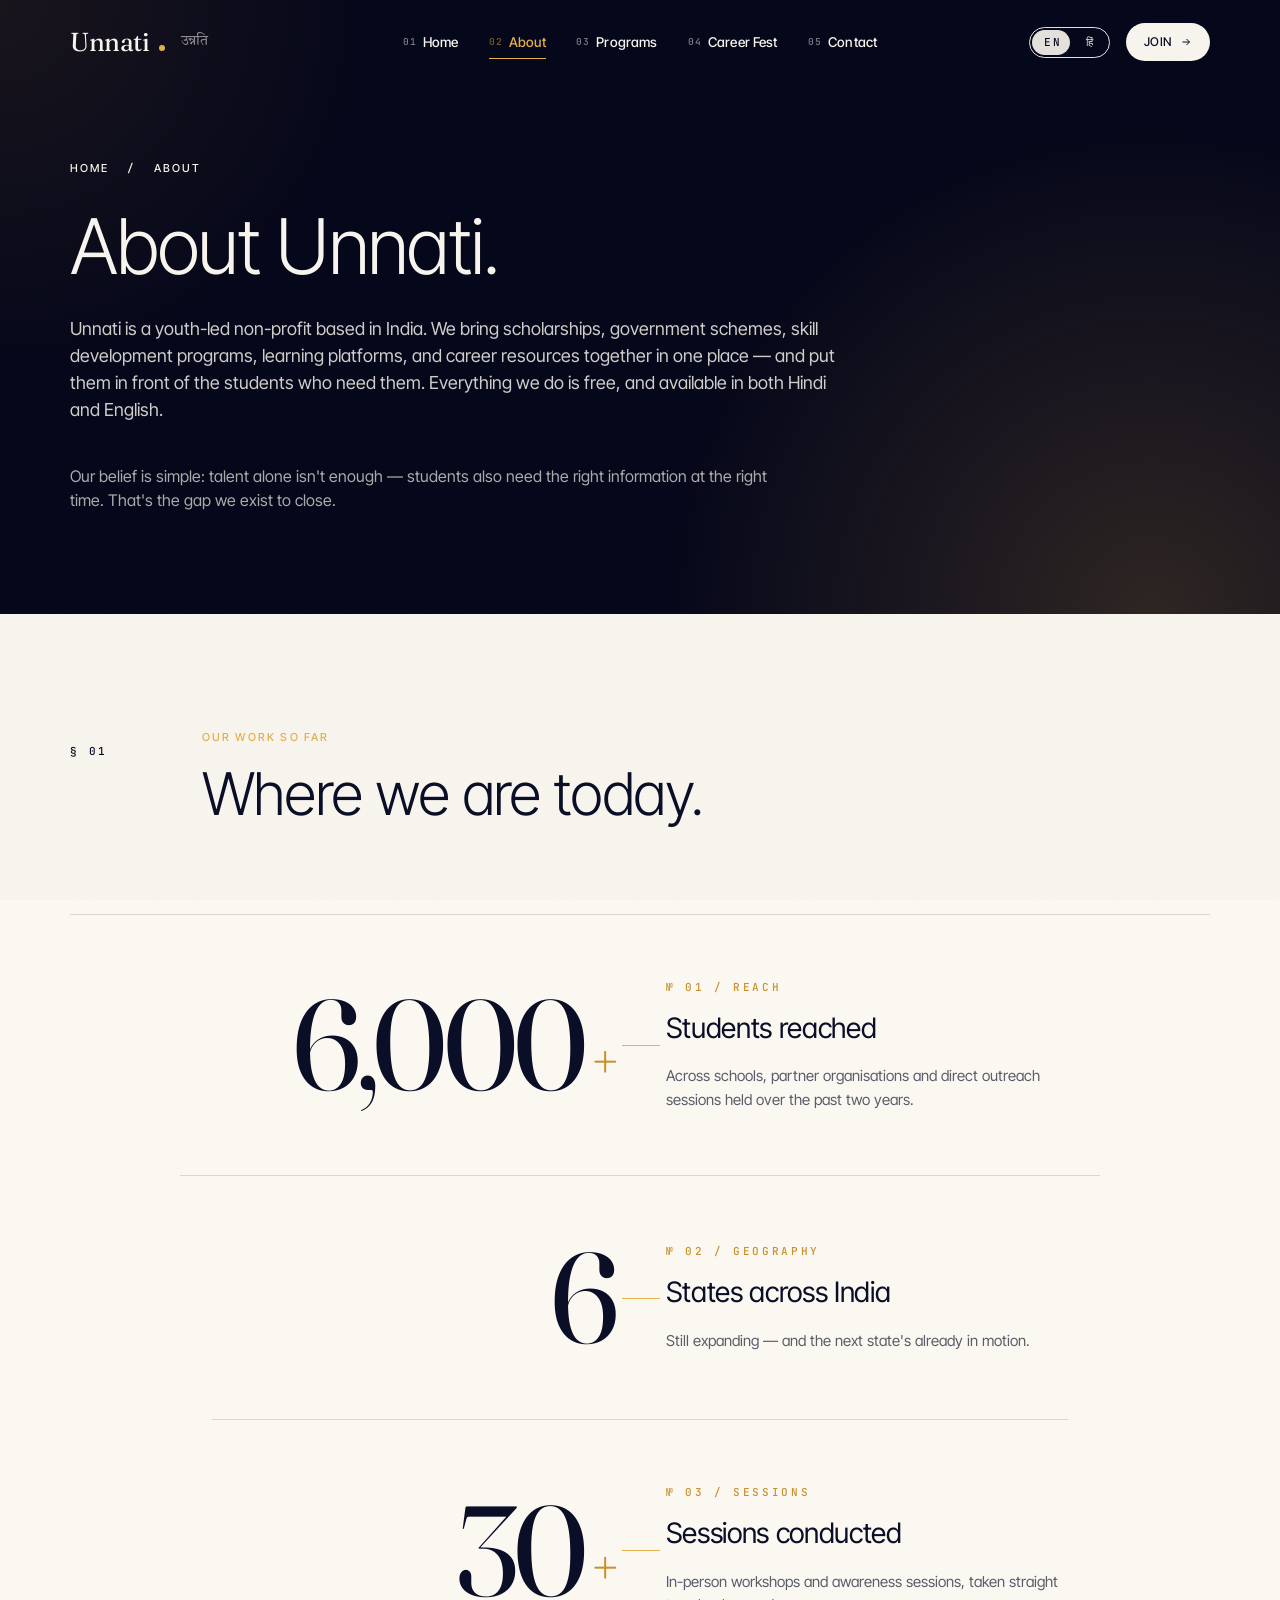
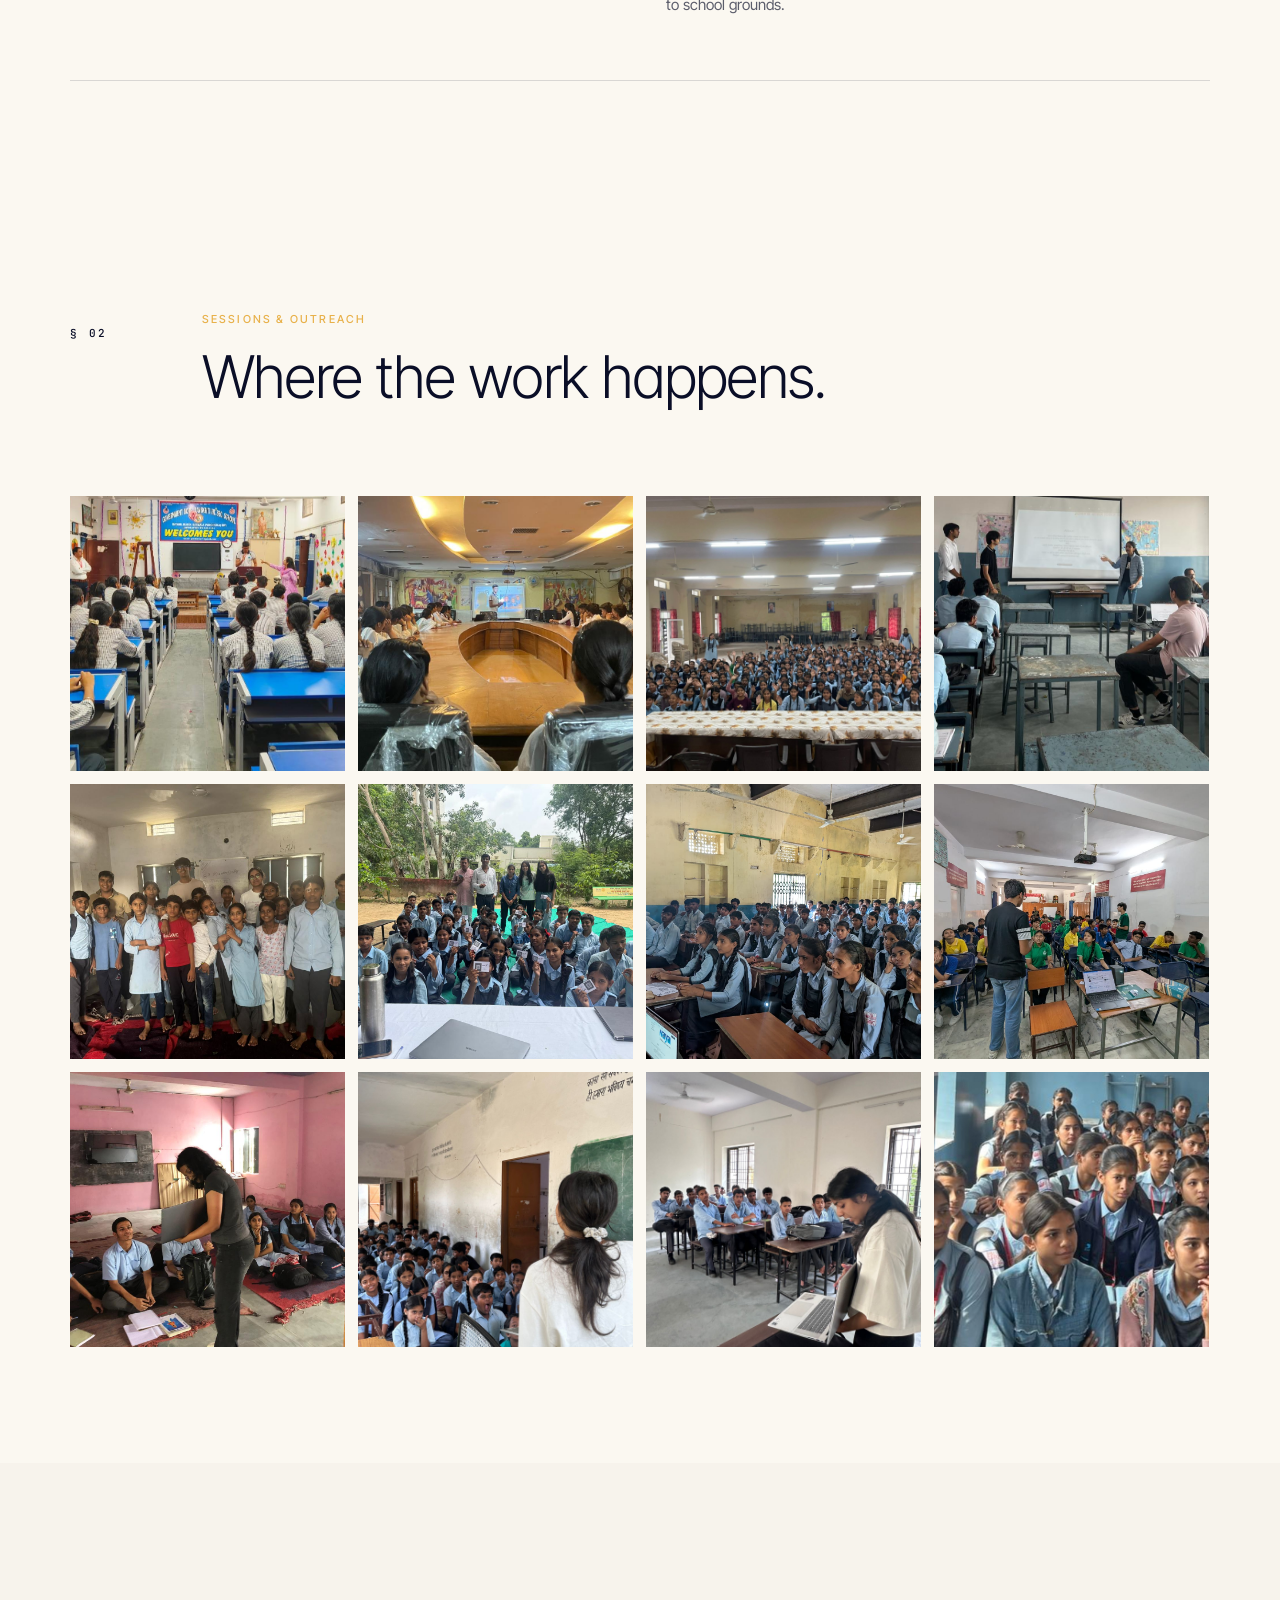
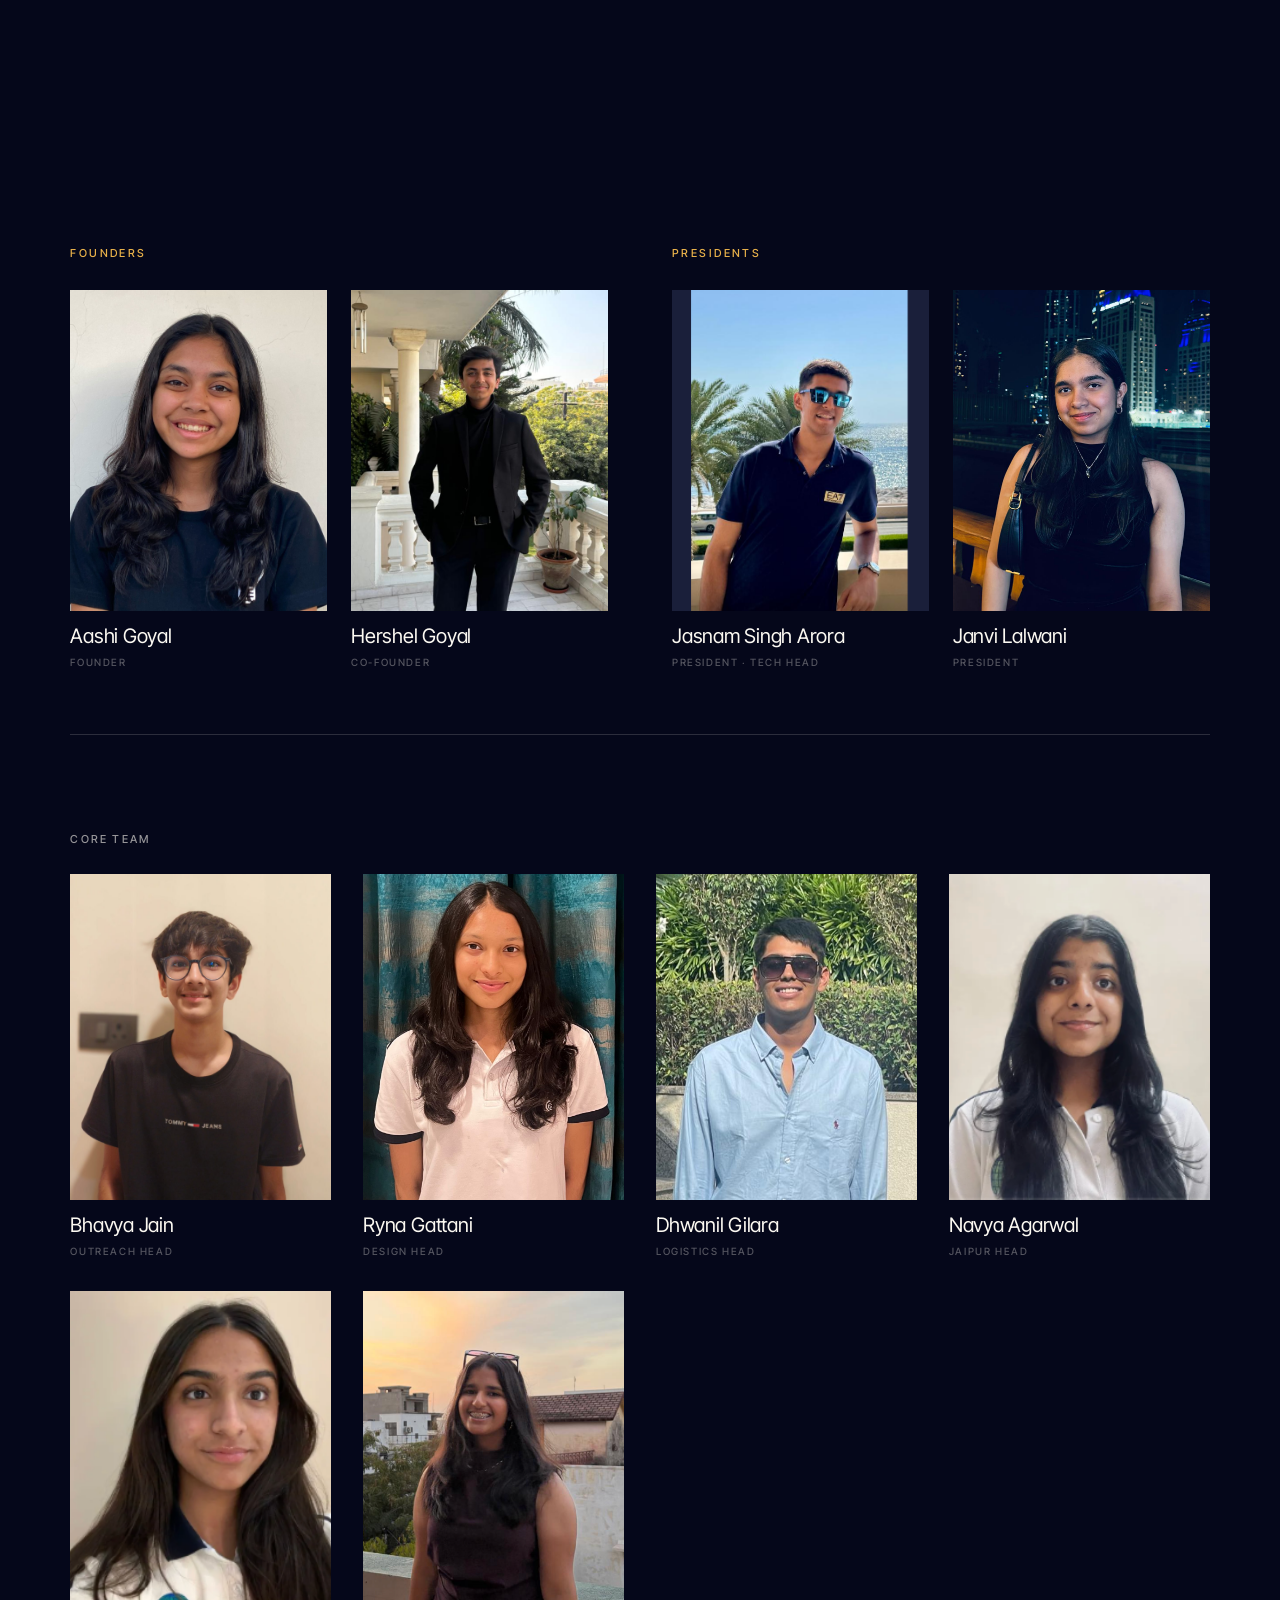
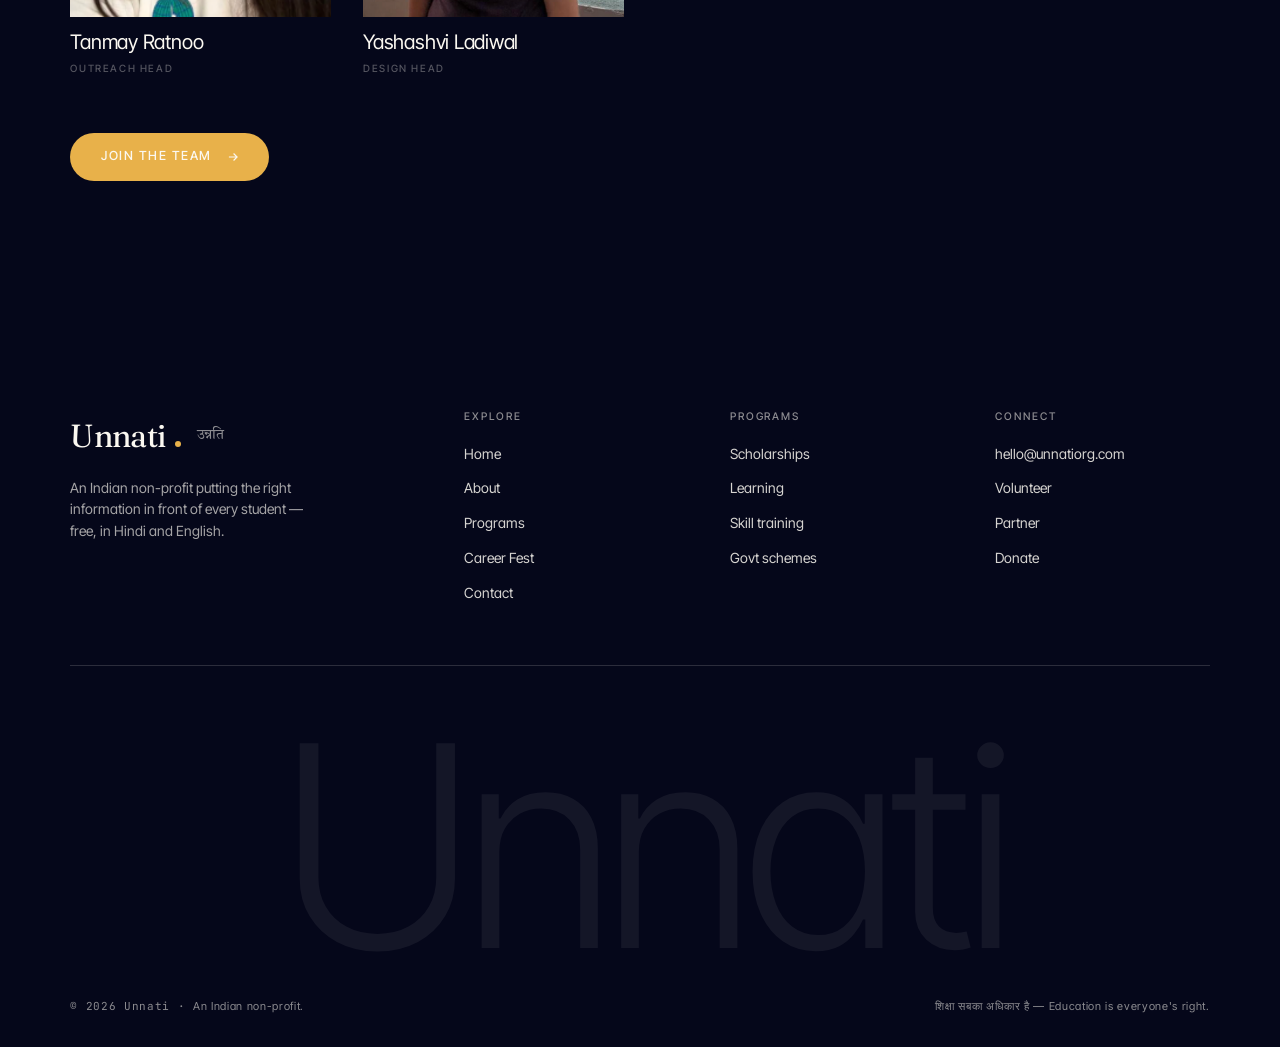
==== about.html @ d57b2ce3 "Add Unnati website source (HTML, CSS, JS, images)" ====
<!DOCTYPE html>
<html lang="en">
<head>
  <meta charset="UTF-8" />
  <meta name="viewport" content="width=device-width, initial-scale=1.0" />
  <title>About — Unnati · उन्नति</title>
  <meta name="title-en" content="About — Unnati · उन्नति" />
  <meta name="title-hi" content="हमारे बारे में — उन्नति" />
  <meta name="description" content="Unnati is a youth-led Indian non-profit bringing scholarships, schemes, skill programs and career resources to every student — free, in Hindi and English." />

  <link rel="preconnect" href="https://fonts.googleapis.com" />
  <link rel="preconnect" href="https://fonts.gstatic.com" crossorigin />
  <link rel="stylesheet" href="https://fonts.googleapis.com/css2?family=Fraunces:ital,opsz,wght@0,9..144,300;0,9..144,400;0,9..144,500;1,9..144,300;1,9..144,400&family=Inter+Tight:wght@400;500;600&family=JetBrains+Mono:wght@400;500&family=Tiro+Devanagari+Hindi&family=Hind:wght@400;500;600&display=swap" />
  <link rel="stylesheet" href="css/style.css?v=v15" />
</head>
<body>

  <div class="page-trans" aria-hidden="true">
    <div class="page-trans-mark">Unnati<span class="dot"></span></div>
  </div>

  <nav class="nav" id="nav">
    <div class="brand-wrap">
      <a href="index.html" class="brand">
        Unnati<span class="brand-dot"></span><span class="brand-hi">उन्नति</span>
      </a>
    </div>
    <div class="nav-center" id="navCenter">
      <div class="nav-links">
        <a href="index.html"><span class="n">01</span><span class="lang-en">Home</span><span class="lang-hi">मुख पृष्ठ</span></a>
        <a href="about.html" aria-current="page"><span class="n">02</span><span class="lang-en">About</span><span class="lang-hi">हमारे बारे में</span></a>
        <a href="programs.html"><span class="n">03</span><span class="lang-en">Programs</span><span class="lang-hi">कार्यक्रम</span></a>
        <a href="career-fest.html"><span class="n">04</span><span class="lang-en">Career Fest</span><span class="lang-hi">करियर फ़ेस्ट</span></a>
        <a href="contact.html"><span class="n">05</span><span class="lang-en">Contact</span><span class="lang-hi">संपर्क</span></a>
      </div>
    </div>
    <div class="nav-right">
      <button class="lang-toggle" data-lang-toggle aria-label="Toggle language">
        <span class="lt-en">EN</span><span class="lt-hi">हिं</span>
      </button>
      <a href="contact.html#join" class="nav-cta">
        <span class="lang-en">Join</span><span class="lang-hi">जुड़ें</span>
        <svg width="12" height="12" viewBox="0 0 24 24" fill="none" stroke="currentColor" stroke-width="2"><path d="M5 12h14M13 6l6 6-6 6"/></svg>
      </a>
      <button class="nav-toggle" aria-label="Menu"><span></span><span></span></button>
    </div>
  </nav>

  <!-- ============ PAGE HEAD — full width, plain copy ============ -->
  <header class="page-head">
    <div class="page-head-inner page-head-wide">
      <div class="crumb reveal">
        <a href="index.html"><span class="lang-en">Home</span><span class="lang-hi">मुख पृष्ठ</span></a>
        &nbsp;/&nbsp;
        <span class="lang-en">About</span><span class="lang-hi">हमारे बारे में</span>
      </div>

      <h1 class="h-1 reveal reveal-d1" style="color:var(--paper);">
        <span class="lang-en">About Unnati.</span>
        <span class="lang-hi">उन्नति के बारे में।</span>
      </h1>

      <p class="lede reveal reveal-d2" style="color:rgba(247,243,236,0.85);max-width:78ch;font-size:clamp(17px,1.4vw,22px);">
        <span class="lang-en">Unnati is a youth-led non-profit based in India. We bring scholarships, government schemes, skill development programs, learning platforms, and career resources together in one place — and put them in front of the students who need them. Everything we do is free, and available in both Hindi and English.</span>
        <span class="lang-hi">उन्नति भारत में चलने वाला एक युवा-संचालित ग़ैर-लाभकारी संगठन है। हम छात्रवृत्तियाँ, सरकारी योजनाएँ, कौशल विकास कार्यक्रम, सीखने के मंच और करियर के अवसर एक ही जगह लाते हैं — और उन छात्रों तक पहुँचाते हैं जिन्हें इनकी सबसे ज़्यादा ज़रूरत है। हमारी हर सेवा मुफ़्त है, और हिंदी व अंग्रेज़ी दोनों भाषाओं में उपलब्ध है।</span>
      </p>

      <p class="lede reveal reveal-d3" style="color:rgba(247,243,236,0.7);max-width:78ch;margin-top:8px;font-size:clamp(16px,1.2vw,19px);">
        <span class="lang-en">Our belief is simple: talent alone isn't enough — students also need the right information at the right time. That's the gap we exist to close.</span>
        <span class="lang-hi">हमारा विश्वास सीधा है — सिर्फ़ प्रतिभा ही नहीं, सही समय पर सही जानकारी भी ज़रूरी है। यही वो कमी है जिसे भरने के लिए हम मौजूद हैं।</span>
      </p>
    </div>
  </header>

  <!-- ============ IMPACT — count-up + serif numerals ============ -->
  <section>
    <div class="container">
      <div class="chapter-head">
        <div class="chapter-no reveal">§ 01</div>
        <div class="chapter-title">
          <span class="chapter-tag reveal"><span class="lang-en">Our work so far</span><span class="lang-hi">अब तक का काम</span></span>
          <h2 class="h-2 reveal reveal-d1">
            <span class="lang-en">Where we are today.</span>
            <span class="lang-hi">आज हम कहाँ हैं।</span>
          </h2>
        </div>
      </div>

      <div class="impact-row">
        <div class="impact-cell">
          <div class="impact-num"><span data-count="6000">0</span><span class="impact-plus">+</span></div>
          <div class="impact-info">
            <div class="impact-key">№ 01 / Reach</div>
            <div class="impact-label">
              <span class="lang-en">Students reached</span>
              <span class="lang-hi">छात्रों तक पहुँचे</span>
            </div>
            <p class="impact-note">
              <span class="lang-en">Across schools, partner organisations and direct outreach sessions held over the past two years.</span>
              <span class="lang-hi">पिछले दो वर्षों में विद्यालयों, साझेदार संगठनों और प्रत्यक्ष आउटरीच सत्रों के माध्यम से।</span>
            </p>
          </div>
        </div>

        <div class="impact-cell">
          <div class="impact-num"><span data-count="6">0</span></div>
          <div class="impact-info">
            <div class="impact-key">№ 02 / Geography</div>
            <div class="impact-label">
              <span class="lang-en">States across India</span>
              <span class="lang-hi">भारत के राज्य</span>
            </div>
            <p class="impact-note">
              <span class="lang-en">Still expanding — and the next state's already in motion.</span>
              <span class="lang-hi">अभी और विस्तार जारी है — अगला राज्य रास्ते में है।</span>
            </p>
          </div>
        </div>

        <div class="impact-cell">
          <div class="impact-num"><span data-count="30">0</span><span class="impact-plus">+</span></div>
          <div class="impact-info">
            <div class="impact-key">№ 03 / Sessions</div>
            <div class="impact-label">
              <span class="lang-en">Sessions conducted</span>
              <span class="lang-hi">आयोजित सत्र</span>
            </div>
            <p class="impact-note">
              <span class="lang-en">In-person workshops and awareness sessions, taken straight to school grounds.</span>
              <span class="lang-hi">ज़मीनी स्तर पर आयोजित प्रत्यक्ष कार्यशालाएँ और जागरूकता सत्र।</span>
            </p>
          </div>
        </div>
      </div>
    </div>
  </section>

  <!-- ============ SESSIONS GALLERY — § 02 (now ABOVE news) ============ -->
  <section>
    <div class="container">
      <div class="chapter-head">
        <div class="chapter-no reveal">§ 02</div>
        <div class="chapter-title">
          <span class="chapter-tag reveal"><span class="lang-en">Sessions &amp; outreach</span><span class="lang-hi">सत्र एवं आउटरीच</span></span>
          <h2 class="h-2 reveal reveal-d1">
            <span class="lang-en">Where the work happens.</span>
            <span class="lang-hi">जहाँ काम होता है।</span>
          </h2>
        </div>
      </div>

      <!-- 12 real session photos, 4×3 uniform grid, cascade load-in -->
      <div class="gallery">
        <div class="gallery-cell"><img src="images/session-2.jpg"  alt="Unnati session" loading="lazy" /></div>
        <div class="gallery-cell"><img src="images/session-3.jpg"  alt="Unnati session" loading="lazy" /></div>
        <div class="gallery-cell"><img src="images/session-4.jpg"  alt="Unnati session" loading="lazy" /></div>
        <div class="gallery-cell"><img src="images/session-11.jpg" alt="Unnati session" loading="lazy" /></div>
        <div class="gallery-cell"><img src="images/session-5.jpg"  alt="Unnati session" loading="lazy" /></div>
        <div class="gallery-cell"><img src="images/session-6.jpg"  alt="Unnati session" loading="lazy" /></div>
        <div class="gallery-cell"><img src="images/session-7.jpg"  alt="Unnati session" loading="lazy" /></div>
        <div class="gallery-cell"><img src="images/session-13.jpg" alt="Unnati session" loading="lazy" /></div>
        <div class="gallery-cell"><img src="images/session-8.jpg"  alt="Unnati session" loading="lazy" /></div>
        <div class="gallery-cell"><img src="images/session-9.jpg"  alt="Unnati session" loading="lazy" /></div>
        <div class="gallery-cell"><img src="images/session-10.jpg" alt="Unnati session" loading="lazy" /></div>
        <div class="gallery-cell"><img src="images/session-14.jpg" alt="Unnati session" loading="lazy" /></div>
      </div>
    </div>
  </section>

  <!-- ============ PRESS — § 03  (featured headline + 3 articles) ============ -->
  <section class="section-cream">
    <div class="container">
      <div class="chapter-head">
        <div class="chapter-no reveal">§ 03</div>
        <div class="chapter-title">
          <span class="chapter-tag reveal"><span class="lang-en">In the news</span><span class="lang-hi">समाचारों में</span></span>
          <h2 class="h-2 reveal reveal-d1">
            <span class="lang-en">Press coverage of our work.</span>
            <span class="lang-hi">हमारे काम की मीडिया कवरेज।</span>
          </h2>
        </div>
      </div>

      <!-- 2×2 newspaper-card grid -->
      <div class="press-grid">

        <!-- 01 — Samachar Jagat (Jaipur, Sep 2025) -->
        <a class="press-article reveal" href="images/session-1.jpg" target="_blank" rel="noopener">
          <div class="press-masthead">
            <div class="press-pub-name">
              <span class="lang-en">Samachar <em>Jagat</em></span>
              <span class="lang-hi">समाचार <em>जगत</em></span>
            </div>
            <div class="press-masthead-meta">
              <span class="press-issue">№ 01 / Press</span>
              <span class="press-pub-date">19 Sep 2025</span>
            </div>
          </div>
          <div class="press-article-img">
            <img src="images/session-1.jpg" alt="Samachar Jagat article on Unnati" loading="lazy" />
          </div>
          <div class="press-article-body">
            <h4 class="press-article-headline">
              <span class="lang-en">Youth launch the &lsquo;Unnati&rsquo; initiative — over 30 sessions conducted.</span>
              <span class="lang-hi">युवाओं ने मिलकर शुरू की &lsquo;उन्नति&rsquo; की पहल — अब तक 30 से अधिक सत्र आयोजित।</span>
            </h4>
            <div class="press-article-footer">
              <span class="press-article-tag">Jaipur</span>
              <span class="press-article-link">
                <span class="lang-en">Read article</span><span class="lang-hi">लेख पढ़ें</span>
              </span>
            </div>
          </div>
        </a>

        <!-- 02 — Patiala Kesari (Apr 09 2025) -->
        <a class="press-article reveal reveal-d1" href="images/activity-1.jpg" target="_blank" rel="noopener">
          <div class="press-masthead">
            <div class="press-pub-name">
              <span class="lang-en">Patiala <em>Kesari</em></span>
              <span class="lang-hi">पटियाला <em>केसरी</em></span>
            </div>
            <div class="press-masthead-meta">
              <span class="press-issue">№ 02 / Press</span>
              <span class="press-pub-date">09 Apr 2025</span>
            </div>
          </div>
          <div class="press-article-img">
            <img src="images/activity-1.jpg" alt="Patiala Kesari article on Unnati" loading="lazy" />
          </div>
          <div class="press-article-body">
            <h4 class="press-article-headline">
              <span class="lang-en">An awareness lecture on government schemes and online courses.</span>
              <span class="lang-hi">सरकारी योजनाओं, ऑनलाइन कोर्सेज़ बारे करवाया जागरूकता लेक्चर।</span>
            </h4>
            <div class="press-article-footer">
              <span class="press-article-tag">Patiala</span>
              <span class="press-article-link">
                <span class="lang-en">Read article</span><span class="lang-hi">लेख पढ़ें</span>
              </span>
            </div>
          </div>
        </a>

        <!-- 03 — Jag Bani (Apr 06 2025) — NEW article from screenshot -->
        <a class="press-article reveal reveal-d2" href="images/PHOTO-2025-04-06-12-08-51.jpg" target="_blank" rel="noopener">
          <div class="press-masthead">
            <div class="press-pub-name">
              <span class="lang-en">Jag <em>Bani</em></span>
              <span class="lang-hi">ਜਗ <em>ਬਾਣੀ</em></span>
            </div>
            <div class="press-masthead-meta">
              <span class="press-issue">№ 03 / Press</span>
              <span class="press-pub-date">06 Apr 2025</span>
            </div>
          </div>
          <div class="press-article-img">
            <img src="images/PHOTO-2025-04-06-12-08-51.jpg" alt="Jag Bani article on Unnati awareness lecture" loading="lazy" />
          </div>
          <div class="press-article-body">
            <h4 class="press-article-headline">
              <span class="lang-en">Awareness lecture on government schemes and online courses at Government Model School.</span>
              <span class="lang-hi">ਸਰਕਾਰੀ ਮਾਡਲ ਸਕੂਲ &lsquo;ਚ ਸਰਕਾਰੀ ਯੋਜਨਾਵਾਂ, ਆਨਲਾਈਨ ਕੋਰਸਾਂ ਬਾਰੇ ਜਾਗਰੂਕਤਾ ਲੈਕਚਰ।</span>
            </h4>
            <div class="press-article-footer">
              <span class="press-article-tag">Patiala / Sanour</span>
              <span class="press-article-link">
                <span class="lang-en">Read article</span><span class="lang-hi">लेख पढ़ें</span>
              </span>
            </div>
          </div>
        </a>

        <!-- 04 — Jag Bani (Jun 01 2025) -->
        <a class="press-article reveal reveal-d3" href="images/activity-3.jpg" target="_blank" rel="noopener">
          <div class="press-masthead">
            <div class="press-pub-name">
              <span class="lang-en">Jag <em>Bani</em></span>
              <span class="lang-hi">ਜਗ <em>ਬਾਣੀ</em></span>
            </div>
            <div class="press-masthead-meta">
              <span class="press-issue">№ 04 / Press</span>
              <span class="press-pub-date">01 Jun 2025</span>
            </div>
          </div>
          <div class="press-article-img">
            <img src="images/activity-3.jpg" alt="Jag Bani article on Unnati" loading="lazy" />
          </div>
          <div class="press-article-body">
            <h4 class="press-article-headline">
              <span class="lang-en">A lecture on government schemes, digital skills and new earning opportunities.</span>
              <span class="lang-hi">ਸਰਕਾਰੀ ਯੋਜਨਾਵਾਂ, ਡਿਜੀਟਲ ਹੁਨਰ ਅਤੇ ਕਮਾਈ ਦੇ ਨਵੇਂ ਮੌਕਿਆਂ ਬਾਰੇ ਕਰਵਾਇਆ ਲੈਕਚਰ।</span>
            </h4>
            <div class="press-article-footer">
              <span class="press-article-tag">Patiala / Sanour</span>
              <span class="press-article-link">
                <span class="lang-en">Read article</span><span class="lang-hi">लेख पढ़ें</span>
              </span>
            </div>
          </div>
        </a>

      </div>
    </div>
  </section>

  <!-- ============ TEAM ============ -->
  <section class="section-dark">
    <div class="container">
      <div class="chapter-head">
        <div class="chapter-no reveal" style="color:rgba(247,243,236,0.6);">§ 04</div>
        <div class="chapter-title">
          <span class="chapter-tag reveal"><span class="lang-en">The team</span><span class="lang-hi">हमारी टीम</span></span>
          <h2 class="h-2 reveal reveal-d1" style="color:var(--paper);">
            <span class="lang-en">The people behind Unnati.</span>
            <span class="lang-hi">उन्नति के पीछे की टीम।</span>
          </h2>
        </div>
      </div>

      <!-- FOUNDERS + PRESIDENTS — side by side -->
      <div class="team-top reveal">
        <div class="team-top-group">
          <div class="chapter-tag"><span class="lang-en">Founders</span><span class="lang-hi">संस्थापक</span></div>
          <div class="team-pair">
            <div class="member">
              <div class="member-photo"><img src="images/team-aashi.jpg" alt="Aashi Goyal" loading="lazy" /></div>
              <div class="member-info">
                <div class="member-name" style="color:var(--paper);">
                  <span class="lang-en">Aashi Goyal</span>
                  <span class="lang-hi">आशी गोयल</span>
                </div>
                <div class="member-role" style="color:rgba(247,243,236,0.6);">
                  <span class="lang-en">Founder</span>
                  <span class="lang-hi">संस्थापक</span>
                </div>
              </div>
            </div>
            <div class="member">
              <div class="member-photo"><img src="images/team-hershel.jpg" alt="Hershel Goyal" loading="lazy" /></div>
              <div class="member-info">
                <div class="member-name" style="color:var(--paper);">
                  <span class="lang-en">Hershel Goyal</span>
                  <span class="lang-hi">हर्शल गोयल</span>
                </div>
                <div class="member-role" style="color:rgba(247,243,236,0.6);">
                  <span class="lang-en">Co-Founder</span>
                  <span class="lang-hi">सह-संस्थापक</span>
                </div>
              </div>
            </div>
          </div>
        </div>

        <div class="team-top-group">
          <div class="chapter-tag"><span class="lang-en">Presidents</span><span class="lang-hi">अध्यक्ष</span></div>
          <div class="team-pair">
            <div class="member">
              <div class="member-photo"><img src="images/team-jasnam.png" alt="Jasnam Singh Arora" loading="lazy" /></div>
              <div class="member-info">
                <div class="member-name" style="color:var(--paper);">
                  <span class="lang-en">Jasnam Singh Arora</span>
                  <span class="lang-hi">जसनम सिंह अरोड़ा</span>
                </div>
                <div class="member-role" style="color:rgba(247,243,236,0.6);">
                  <span class="lang-en">President · Tech Head</span>
                  <span class="lang-hi">अध्यक्ष · तकनीकी प्रमुख</span>
                </div>
              </div>
            </div>
            <div class="member">
              <div class="member-photo"><img src="images/janvi.jpeg" alt="Janvi Lalwani" loading="lazy" /></div>
              <div class="member-info">
                <div class="member-name" style="color:var(--paper);">
                  <span class="lang-en">Janvi Lalwani</span>
                  <span class="lang-hi">जान्वी लालवानी</span>
                </div>
                <div class="member-role" style="color:rgba(247,243,236,0.6);">
                  <span class="lang-en">President</span>
                  <span class="lang-hi">अध्यक्ष</span>
                </div>
              </div>
            </div>
          </div>
        </div>
      </div>

      <!-- CORE TEAM -->
      <div class="reveal" style="margin-bottom:24px;">
        <span class="chapter-tag" style="color:rgba(247,243,236,0.6);">
          <span class="lang-en">Core team</span><span class="lang-hi">मुख्य टीम</span>
        </span>
      </div>
      <div class="team-grid">
        <div class="member reveal">
          <div class="member-photo"><img src="images/team-bhavya.jpg" alt="Bhavya Jain" loading="lazy" /></div>
          <div class="member-info">
            <div class="member-name" style="color:var(--paper);">
              <span class="lang-en">Bhavya Jain</span>
              <span class="lang-hi">भव्या जैन</span>
            </div>
            <div class="member-role" style="color:rgba(247,243,236,0.6);">
              <span class="lang-en">Outreach Head</span>
              <span class="lang-hi">आउटरीच प्रमुख</span>
            </div>
          </div>
        </div>
        <div class="member reveal reveal-d1">
          <div class="member-photo"><img src="images/team-ryna.jpg" alt="Ryna Gattani" loading="lazy" /></div>
          <div class="member-info">
            <div class="member-name" style="color:var(--paper);">
              <span class="lang-en">Ryna Gattani</span>
              <span class="lang-hi">रायना गत्तानी</span>
            </div>
            <div class="member-role" style="color:rgba(247,243,236,0.6);">
              <span class="lang-en">Design Head</span>
              <span class="lang-hi">डिज़ाइन प्रमुख</span>
            </div>
          </div>
        </div>
        <div class="member reveal reveal-d2">
          <div class="member-photo"><img src="images/team-dhwanil.jpg" alt="Dhwanil Gilara" loading="lazy" /></div>
          <div class="member-info">
            <div class="member-name" style="color:var(--paper);">
              <span class="lang-en">Dhwanil Gilara</span>
              <span class="lang-hi">ध्वनिल गिलारा</span>
            </div>
            <div class="member-role" style="color:rgba(247,243,236,0.6);">
              <span class="lang-en">Logistics Head</span>
              <span class="lang-hi">लॉजिस्टिक्स प्रमुख</span>
            </div>
          </div>
        </div>
        <div class="member reveal reveal-d3">
          <div class="member-photo"><img src="images/navya.png" alt="Navya Agarwal" loading="lazy" /></div>
          <div class="member-info">
            <div class="member-name" style="color:var(--paper);">
              <span class="lang-en">Navya Agarwal</span>
              <span class="lang-hi">नव्या अग्रवाल</span>
            </div>
            <div class="member-role" style="color:rgba(247,243,236,0.6);">
              <span class="lang-en">Jaipur Head</span>
              <span class="lang-hi">जयपुर प्रमुख</span>
            </div>
          </div>
        </div>
        <div class="member reveal">
          <div class="member-photo"><img src="images/tanmayi.png" alt="Tanmay Ratnoo" loading="lazy" /></div>
          <div class="member-info">
            <div class="member-name" style="color:var(--paper);">
              <span class="lang-en">Tanmay Ratnoo</span>
              <span class="lang-hi">तन्मय रत्नू</span>
            </div>
            <div class="member-role" style="color:rgba(247,243,236,0.6);">
              <span class="lang-en">Outreach Head</span>
              <span class="lang-hi">आउटरीच प्रमुख</span>
            </div>
          </div>
        </div>
        <div class="member reveal reveal-d1">
          <div class="member-photo"><img src="images/yashashvi.png" alt="Yashashvi Ladiwal" loading="lazy" /></div>
          <div class="member-info">
            <div class="member-name" style="color:var(--paper);">
              <span class="lang-en">Yashashvi Ladiwal</span>
              <span class="lang-hi">यशस्वी लड़ीवाल</span>
            </div>
            <div class="member-role" style="color:rgba(247,243,236,0.6);">
              <span class="lang-en">Design Head</span>
              <span class="lang-hi">डिज़ाइन प्रमुख</span>
            </div>
          </div>
        </div>
      </div>

      <div class="reveal" style="margin-top:56px;">
        <a href="contact.html#join" class="btn btn--saffron">
          <span class="lang-en">Join the team</span>
          <span class="lang-hi">टीम में शामिल हों</span>
          <svg viewBox="0 0 24 24" fill="none" stroke="currentColor" stroke-width="2"><path d="M5 12h14M13 6l6 6-6 6"/></svg>
        </a>
      </div>
    </div>
  </section>

  <!-- ============ FOOTER ============ -->
  <footer class="footer">
    <div class="container">
      <div class="footer-grid">
        <div class="footer-brand">
          <div class="brand">Unnati<span class="brand-dot"></span><span class="brand-hi">उन्नति</span></div>
          <p class="footer-tagline">
            <span class="lang-en">An Indian non-profit putting the right information in front of every student — free, in Hindi and English.</span>
            <span class="lang-hi">एक भारतीय ग़ैर-लाभकारी संगठन — हर छात्र तक सही जानकारी, हिंदी और अंग्रेज़ी में, बिल्कुल मुफ़्त।</span>
          </p>
        </div>
        <div class="footer-col">
          <h4><span class="lang-en">Explore</span><span class="lang-hi">देखें</span></h4>
          <ul>
            <li><a href="index.html"><span class="lang-en">Home</span><span class="lang-hi">मुख पृष्ठ</span></a></li>
            <li><a href="about.html"><span class="lang-en">About</span><span class="lang-hi">हमारे बारे में</span></a></li>
            <li><a href="programs.html"><span class="lang-en">Programs</span><span class="lang-hi">कार्यक्रम</span></a></li>
            <li><a href="career-fest.html"><span class="lang-en">Career Fest</span><span class="lang-hi">करियर फ़ेस्ट</span></a></li>
            <li><a href="contact.html"><span class="lang-en">Contact</span><span class="lang-hi">संपर्क</span></a></li>
          </ul>
        </div>
        <div class="footer-col">
          <h4><span class="lang-en">Programs</span><span class="lang-hi">कार्यक्रम</span></h4>
          <ul>
            <li><a href="programs.html#scholarships"><span class="lang-en">Scholarships</span><span class="lang-hi">छात्रवृत्ति</span></a></li>
            <li><a href="programs.html#learning"><span class="lang-en">Learning</span><span class="lang-hi">सीखने के मंच</span></a></li>
            <li><a href="programs.html#skills"><span class="lang-en">Skill training</span><span class="lang-hi">कौशल प्रशिक्षण</span></a></li>
            <li><a href="programs.html#schemes"><span class="lang-en">Govt schemes</span><span class="lang-hi">सरकारी योजनाएँ</span></a></li>
          </ul>
        </div>
        <div class="footer-col">
          <h4><span class="lang-en">Connect</span><span class="lang-hi">संपर्क</span></h4>
          <ul>
            <li><a href="mailto:hello@unnatiorg.com">hello@unnatiorg.com</a></li>
            <li><a href="contact.html#join"><span class="lang-en">Volunteer</span><span class="lang-hi">स्वयंसेवक</span></a></li>
            <li><a href="contact.html"><span class="lang-en">Partner</span><span class="lang-hi">साझेदार</span></a></li>
            <li><a href="contact.html#donate"><span class="lang-en">Donate</span><span class="lang-hi">दान करें</span></a></li>
          </ul>
        </div>
      </div>
      <div class="giant-mark">
        <span class="lang-en">Unnati</span><span class="lang-hi">उन्नति</span>
      </div>
      <div class="footer-bottom">
        <span>© <span data-year></span> Unnati · <span class="lang-en">An Indian non-profit.</span><span class="lang-hi">एक भारतीय ग़ैर-लाभकारी संस्था।</span></span>
        <span class="lang-en">शिक्षा सबका अधिकार है — Education is everyone's right.</span>
        <span class="lang-hi">शिक्षा सबका अधिकार है।</span>
      </div>
    </div>
  </footer>

  <script src="js/main.js?v=v15"></script>
</body>
</html>
---- css/style.css ----
/* ============================================
   UNNATI — Editorial Design System
   v2 · Bilingual · Loader-aware
   ============================================ */

:root {
  /* Palette — v1 deep-navy + cream + gold (kept) */
  --ink:        #0A0E27;
  --ink-soft:   #1A1F3A;
  --ink-deep:   #05071A;
  --paper:      #FBF8F1;
  --paper-soft: #ECE5D5;
  --cream:      #F7F3EC;

  /* Accent — gold primary, deep gold for hover, true saffron as secondary */
  --saffron:    #E8B14A;   /* (kept name; mapped to v1 gold for compatibility) */
  --saffron-dim:#C8902F;
  --gold:       #E8B14A;
  --gold-deep:  #C8902F;
  --saffron-warm:#F26C3A;  /* the actual saffron used in gradients */
  --brass:      #C8902F;
  --olive:      #4A5340;

  /* Functional */
  --line:        rgba(10, 14, 39, 0.14);
  --line-soft:   rgba(10, 14, 39, 0.06);
  --line-strong: rgba(10, 14, 39, 0.24);
  --line-light:  rgba(247, 243, 236, 0.16);
  --line-light-strong: rgba(247, 243, 236, 0.32);

  /* Type */
  --serif: "Fraunces", "Cormorant Garamond", "Times New Roman", serif;
  --sans:  "Inter Tight", "Inter", -apple-system, BlinkMacSystemFont, "Segoe UI", system-ui, sans-serif;
  --mono:  "JetBrains Mono", "SF Mono", ui-monospace, monospace;
  --hindi: "Tiro Devanagari Hindi", "Noto Serif Devanagari", serif;
  --hindi-sans: "Hind", "Noto Sans Devanagari", sans-serif;

  /* Motion */
  --ease-out: cubic-bezier(0.22, 1, 0.36, 1);
  --ease-in-out: cubic-bezier(0.83, 0, 0.17, 1);
  --ease-soft: cubic-bezier(0.4, 0, 0.2, 1);

  /* Layout */
  --max:   1440px;
  --pad-x: clamp(20px, 5.5vw, 96px);
  --nav-h: 80px;
}

/* ============================================
   Reset
   ============================================ */
*, *::before, *::after { box-sizing: border-box; margin: 0; padding: 0; }
html { scroll-behavior: smooth; -webkit-font-smoothing: antialiased; -moz-osx-font-smoothing: grayscale; font-size: 16px; }
body {
  font-family: var(--sans);
  background: var(--paper);
  color: var(--ink);
  line-height: 1.55;
  overflow-x: hidden;
  font-feature-settings: "ss01", "cv11", "kern";
  position: relative;
}
img, svg, video { display: block; max-width: 100%; }
a { color: inherit; text-decoration: none; }
button { font: inherit; cursor: pointer; border: none; background: none; color: inherit; }
ul, ol { list-style: none; }

::selection { background: var(--saffron); color: var(--paper); }

/* Film-grain texture — gives "printed" feel, breaks the digital flatness */
body::before {
  content: "";
  position: fixed;
  inset: 0;
  pointer-events: none;
  z-index: 9990;
  opacity: 0.045;
  mix-blend-mode: multiply;
  background-image: url("data:image/svg+xml,%3Csvg viewBox='0 0 200 200' xmlns='http://www.w3.org/2000/svg'%3E%3Cfilter id='n'%3E%3CfeTurbulence type='fractalNoise' baseFrequency='0.85' numOctaves='2' stitchTiles='stitch'/%3E%3CfeColorMatrix values='0 0 0 0 0 0 0 0 0 0 0 0 0 0 0 0 0 0 0.6 0'/%3E%3C/filter%3E%3Crect width='100%25' height='100%25' filter='url(%23n)'/%3E%3C/svg%3E");
  background-size: 240px 240px;
}

/* ============================================
   Bilingual swap
   ============================================ */
[lang="en"] .lang-hi,
[lang="hi"] .lang-en { display: none !important; }

.lang-en { font-family: var(--sans); }
[lang="en"] .lang-en[data-serif] { font-family: var(--serif); }

.lang-hi { font-family: var(--hindi-sans); }
[lang="hi"] .lang-hi[data-serif] { font-family: var(--hindi); }

/* Hindi runs naturally a touch larger to balance Latin x-height */
[lang="hi"] body { font-size: 16.5px; }
[lang="hi"] .h-display,
[lang="hi"] .h-1, [lang="hi"] .h-2, [lang="hi"] .h-3 { letter-spacing: -0.01em; }

/* ============================================
   Typography
   ============================================ */
h1, h2, h3, h4 { font-family: var(--serif); font-weight: 400; letter-spacing: -0.022em; line-height: 1.02; }
[lang="hi"] h1, [lang="hi"] h2, [lang="hi"] h3, [lang="hi"] h4 { font-family: var(--hindi); }

.h-display {
  font-size: clamp(48px, 9.2vw, 156px);
  line-height: 1.0;
  font-weight: 300;
  letter-spacing: -0.045em;
  padding-bottom: 0.08em; /* room for italic descenders so they don't clip */
}
.h-1 { font-size: clamp(40px, 6vw, 96px); line-height: 0.98; font-weight: 300; letter-spacing: -0.035em; }
.h-2 { font-size: clamp(32px, 4.6vw, 72px); line-height: 1.02; font-weight: 300; letter-spacing: -0.028em; }
.h-3 { font-size: clamp(22px, 2.2vw, 32px); line-height: 1.18; font-weight: 400; letter-spacing: -0.015em; }
.h-4 { font-size: clamp(18px, 1.4vw, 22px); line-height: 1.3; font-weight: 500; font-family: var(--sans); letter-spacing: -0.005em; }

.serif-italic { font-style: italic; font-weight: 300; }

.label {
  font-family: var(--mono);
  font-size: 11px;
  letter-spacing: 0.18em;
  text-transform: uppercase;
  font-weight: 500;
  color: var(--ink);
  opacity: 0.6;
  display: inline-flex;
  align-items: center;
  gap: 12px;
}
.label--bare::before { display: none; }
.label::before {
  content: "";
  width: 32px;
  height: 1px;
  background: currentColor;
  opacity: 0.5;
}

.lede {
  font-size: clamp(17px, 1.4vw, 22px);
  line-height: 1.5;
  font-weight: 400;
  color: var(--ink);
  opacity: 0.78;
  max-width: 56ch;
  font-family: var(--sans);
}
[lang="hi"] .lede { font-family: var(--hindi-sans); line-height: 1.65; }

p { font-size: 16px; line-height: 1.6; }

.serif { font-family: var(--serif); }
[lang="hi"] .serif { font-family: var(--hindi); }

/* ============================================
   First-visit intro loader  (FULL WOW)
   ============================================ */
.intro {
  position: fixed;
  inset: 0;
  z-index: 9999;
  background: var(--ink-deep);
  overflow: hidden;
  display: grid;
  place-items: center;
  grid-template-columns: 1fr;
  grid-template-rows: 1fr;
}
.intro::before {
  /* Film grain on dark */
  content: "";
  position: absolute;
  inset: 0;
  opacity: 0.16;
  mix-blend-mode: overlay;
  background-image: url("data:image/svg+xml,%3Csvg viewBox='0 0 200 200' xmlns='http://www.w3.org/2000/svg'%3E%3Cfilter id='n2'%3E%3CfeTurbulence type='fractalNoise' baseFrequency='0.85' numOctaves='2' stitchTiles='stitch'/%3E%3C/filter%3E%3Crect width='100%25' height='100%25' filter='url(%23n2)'/%3E%3C/svg%3E");
  background-size: 240px 240px;
  pointer-events: none;
}
.intro::after {
  /* Warm vignette */
  content: "";
  position: absolute;
  inset: 0;
  background: radial-gradient(900px circle at 50% 50%, rgba(232,177,74,0.10), transparent 70%);
  pointer-events: none;
}

/* Stage — shared centering for thesis + mark (overlap) */
.intro-stage {
  grid-column: 1; grid-row: 1;
  display: grid;
  place-items: center;
  position: relative;
  width: 100%;
}

/* Phase 1 — sequential thesis words */
.intro-thesis {
  grid-column: 1; grid-row: 1;
  display: grid;
  place-items: center;
  pointer-events: none;
  width: 100%;
}
.intro-word {
  font-family: var(--serif);
  font-weight: 300;
  font-size: clamp(36px, 7vw, 92px);
  letter-spacing: -0.04em;
  color: var(--paper);
  opacity: 0;
  transform: translateY(20px);
  grid-column: 1; grid-row: 1;
  white-space: nowrap;
  text-align: center;
}
.intro-word.devanagari { font-family: var(--hindi); }

.intro-word.w1 { animation: introWord 0.85s var(--ease-out) 0.15s forwards; }
.intro-word.w2 { animation: introWord 0.85s var(--ease-out) 0.95s forwards; }
.intro-word.w3 { animation: introWord 0.85s var(--ease-out) 1.70s forwards; }
.intro-word.w4 { animation: introWord 0.85s var(--ease-out) 2.45s forwards; }

@keyframes introWord {
  0%   { opacity: 0; transform: translateY(20px); filter: blur(6px); }
  20%  { opacity: 1; transform: translateY(0);  filter: blur(0); }
  78%  { opacity: 1; transform: translateY(0);  filter: blur(0); }
  100% { opacity: 0; transform: translateY(-12px); filter: blur(4px); }
}

/* Phase 2 — brand mark assembles */
.intro-mark {
  grid-column: 1; grid-row: 1;
  justify-self: center;
  align-self: center;
  display: flex;
  align-items: baseline;
  gap: 18px;
  font-family: var(--serif);
  font-size: clamp(54px, 11vw, 152px);
  font-weight: 300;
  letter-spacing: -0.05em;
  color: var(--paper);
  opacity: 0;
  animation: introMark 0.9s var(--ease-out) 3.25s forwards;
}
.intro-mark .intro-dot {
  width: 12px; height: 12px;
  border-radius: 50%;
  background: var(--saffron);
  transform: scale(0);
  animation: introDot 0.6s var(--ease-out) 3.85s forwards;
}
.intro-mark .intro-hi {
  font-family: var(--hindi);
  font-size: 0.55em;
  opacity: 0;
  margin-left: 8px;
  transform: translateX(-10px);
  animation: introHi 0.7s var(--ease-out) 4.0s forwards;
  align-self: center;
  color: rgba(247,243,236,0.65);
}

@keyframes introMark { 0% { opacity: 0; letter-spacing: -0.02em; } 100% { opacity: 1; letter-spacing: -0.05em; } }
@keyframes introDot  { 0% { transform: scale(0); } 60% { transform: scale(1.4); } 100% { transform: scale(1); } }
@keyframes introHi   { 0% { opacity: 0; transform: translateX(-10px); } 100% { opacity: 1; transform: translateX(0); } }

/* Phase 3 — meta strip top + bottom */
.intro-meta {
  position: absolute;
  left: var(--pad-x);
  right: var(--pad-x);
  display: flex;
  justify-content: space-between;
  font-family: var(--mono);
  font-size: 11px;
  letter-spacing: 0.18em;
  text-transform: uppercase;
  color: rgba(247, 243, 236, 0.55);
  opacity: 0;
  animation: introFade 0.6s ease 4.2s forwards;
}
.intro-meta.top    { top: 32px; }
.intro-meta.bottom { bottom: 32px; }
@keyframes introFade { to { opacity: 1; } }

/* Phase 4 — line draws underneath */
.intro-line {
  position: absolute;
  bottom: 12vh;
  left: 50%;
  width: clamp(220px, 32vw, 480px);
  height: 1px;
  background: var(--saffron);
  transform: translateX(-50%) scaleX(0);
  transform-origin: center;
  animation: introLine 0.9s var(--ease-out) 0.3s forwards;
}
@keyframes introLine { to { transform: translateX(-50%) scaleX(1); } }

/* Slide up off the top — same motion as page-trans reveal */
.intro.done {
  animation: introSlideUp 0.85s cubic-bezier(0.83, 0, 0.17, 1) 4.4s forwards;
  will-change: transform;
}
@keyframes introSlideUp {
  to { transform: translateY(-100%); }
}

/* While intro is running, hold reveals invisible to prevent any flash beneath */
html.intro-active .reveal {
  opacity: 0 !important;
  transform: translateY(36px) !important;
  transition: none !important;
}

/* ============================================
   Mini page transition (non-first-visit)
   ============================================ */
.page-trans {
  position: fixed;
  inset: 0;
  z-index: 9998;
  background: var(--ink-deep);
  transform: translateY(100%);
  pointer-events: none;
  display: grid;
  place-items: center;
}
.page-trans .page-trans-mark {
  font-family: var(--serif);
  font-size: clamp(40px, 6vw, 64px);
  font-weight: 300;
  letter-spacing: -0.04em;
  color: var(--paper);
  display: flex;
  align-items: baseline;
  gap: 12px;
  opacity: 0;
  transform: translateY(10px);
  transition: opacity 0.3s var(--ease-out), transform 0.4s var(--ease-out);
}
.page-trans .page-trans-mark .dot {
  width: 8px; height: 8px;
  background: var(--saffron);
  border-radius: 50%;
}

/* Cover state — slide up from bottom */
.page-trans.cover {
  animation: pageCover 0.55s var(--ease-in-out) forwards;
}
.page-trans.cover .page-trans-mark { opacity: 1; transform: translateY(0); transition-delay: 0.15s; }

/* Reveal state — slide off the top */
.page-trans.reveal {
  transform: translateY(0);
  animation: pageReveal 0.7s var(--ease-in-out) 0.05s forwards;
}

@keyframes pageCover  { to { transform: translateY(0); } }
@keyframes pageReveal { to { transform: translateY(-100%); } }

/* ============================================
   Nav
   ============================================ */
.nav {
  position: fixed;
  top: 0; left: 0; right: 0;
  z-index: 1000;
  display: grid;
  grid-template-columns: 1fr auto 1fr;
  align-items: center;
  padding: 22px var(--pad-x);
  transition: background 0.4s var(--ease-out), padding 0.4s var(--ease-out), border-color 0.4s, color 0.4s;
  border-bottom: 1px solid transparent;
  font-family: var(--sans);
}
.nav.scrolled {
  background: rgba(251, 248, 241, 0.86);
  backdrop-filter: blur(18px) saturate(1.2);
  -webkit-backdrop-filter: blur(18px) saturate(1.2);
  padding: 14px var(--pad-x);
  border-bottom-color: var(--line-soft);
}
.nav.dark { color: var(--paper); }
.nav.dark.scrolled {
  background: rgba(10, 14, 39, 0.85);
  border-bottom-color: var(--line-light);
}

/* Brand block — left */
.brand-wrap { justify-self: start; }
.brand {
  display: inline-flex;
  align-items: baseline;
  gap: 10px;
  font-family: var(--serif);
  font-size: 26px;
  font-weight: 400;
  letter-spacing: -0.022em;
  position: relative;
}
.brand-dot {
  width: 6px; height: 6px;
  background: var(--saffron);
  border-radius: 50%;
  display: inline-block;
  animation: brandPulse 2.6s ease-in-out infinite;
}
@keyframes brandPulse {
  0%, 100% { transform: scale(1); opacity: 1; }
  50%      { transform: scale(1.35); opacity: 0.55; }
}
.brand-hi {
  font-family: var(--hindi);
  font-size: 14px;
  opacity: 0.55;
  margin-left: 6px;
  align-self: center;
  font-weight: 400;
}

/* Center: nav links */
.nav-center { justify-self: center; }
.nav-links {
  display: flex;
  gap: clamp(16px, 2.4vw, 36px);
  align-items: center;
  font-size: 13.5px;
  font-weight: 500;
  letter-spacing: 0.01em;
}
.nav-links a {
  position: relative;
  padding: 6px 0;
  display: inline-flex;
  align-items: center;
  gap: 6px;
}
.nav-links a .n {
  font-family: var(--mono);
  font-size: 9.5px;
  opacity: 0.5;
  letter-spacing: 0.1em;
}
.nav-links a::after {
  content: "";
  position: absolute;
  left: 0; bottom: 0;
  height: 1px; width: 100%;
  background: currentColor;
  transform: scaleX(0);
  transform-origin: right;
  transition: transform 0.5s var(--ease-out);
}
.nav-links a:hover::after,
.nav-links a[aria-current="page"]::after { transform: scaleX(1); transform-origin: left; }
.nav-links a[aria-current="page"] { color: var(--saffron); }
.nav.dark .nav-links a[aria-current="page"] { color: var(--saffron); }

/* Right: lang toggle + cta */
.nav-right {
  justify-self: end;
  display: flex;
  align-items: center;
  gap: 16px;
}

.lang-toggle {
  display: inline-flex;
  align-items: center;
  font-family: var(--mono);
  font-size: 11px;
  font-weight: 500;
  letter-spacing: 0.16em;
  text-transform: uppercase;
  padding: 2px;
  border: 1px solid currentColor;
  border-radius: 999px;
  position: relative;
  user-select: none;
  opacity: 0.92;
}
.lang-toggle span {
  padding: 7px 12px;
  border-radius: 999px;
  transition: color 0.3s, background 0.3s;
  position: relative;
  z-index: 1;
  line-height: 1;
}
.lang-toggle::before {
  content: "";
  position: absolute;
  top: 2px; left: 2px;
  width: calc(50% - 2px);
  height: calc(100% - 4px);
  border-radius: 999px;
  background: var(--ink);
  transition: transform 0.45s var(--ease-out), background 0.3s;
}
.nav.dark .lang-toggle::before { background: var(--paper); }
[lang="hi"] .lang-toggle::before { transform: translateX(100%); }

[lang="en"] .lang-toggle .lt-en { color: var(--paper); }
[lang="hi"] .lang-toggle .lt-hi { color: var(--paper); }
.nav.dark[lang="en"] .lang-toggle .lt-en,
.nav.dark[lang="hi"] .lang-toggle .lt-hi { color: var(--ink); }

html[lang="en"] .lang-toggle .lt-en,
html[lang="hi"] .lang-toggle .lt-hi { color: var(--paper); }
html[lang="en"].nav-dark .lang-toggle .lt-en,
html[lang="hi"].nav-dark .lang-toggle .lt-hi { color: var(--ink); }

.nav-cta {
  display: inline-flex;
  align-items: center;
  gap: 8px;
  padding: 10px 18px;
  background: var(--ink);
  color: var(--paper);
  font-size: 12px;
  font-weight: 500;
  letter-spacing: 0.04em;
  text-transform: uppercase;
  font-family: var(--mono);
  transition: transform 0.3s var(--ease-out), background 0.3s, color 0.3s;
  border-radius: 999px;
}
.nav.dark .nav-cta { background: var(--paper); color: var(--ink); }
.nav-cta:hover { background: var(--saffron); color: var(--paper); transform: translateY(-1px); }
.nav.dark .nav-cta:hover { background: var(--saffron); color: var(--paper); }
.nav-cta svg { transition: transform 0.3s; }
.nav-cta:hover svg { transform: translateX(3px); }

/* Mobile */
.nav-toggle {
  display: none;
  width: 44px; height: 44px;
  position: relative;
  z-index: 1001;
  justify-self: end;
}
.nav-toggle span {
  position: absolute;
  left: 10px;
  width: 24px;
  height: 1.5px;
  background: currentColor;
  transition: transform 0.4s var(--ease-out);
}
.nav-toggle span:nth-child(1) { top: 18px; }
.nav-toggle span:nth-child(2) { top: 26px; }
.nav-toggle.open span:nth-child(1) { transform: translateY(8px) rotate(45deg); }
.nav-toggle.open span:nth-child(2) { transform: translateY(0) rotate(-45deg); }

@media (max-width: 920px) {
  .nav { grid-template-columns: 1fr auto auto; }
  .nav-center {
    position: fixed;
    top: 0; left: 0; right: 0; bottom: 0;
    background: var(--ink-deep);
    color: var(--paper);
    display: flex;
    align-items: center;
    justify-content: center;
    transform: translateY(-100%);
    transition: transform 0.7s var(--ease-in-out);
    z-index: 999;
  }
  .nav-center.open { transform: translateY(0); }
  .nav-links {
    flex-direction: column;
    gap: 32px;
    font-size: 30px;
    font-family: var(--serif);
    font-weight: 300;
  }
  .nav-links a::after { display: none; }
  .nav-toggle { display: block; }
  .nav-cta { display: none; }
}

/* ============================================
   Buttons
   ============================================ */
.btn {
  display: inline-flex;
  align-items: center;
  gap: 14px;
  padding: 16px 28px 16px 30px;
  border-radius: 999px;
  font-size: 12.5px;
  font-weight: 500;
  letter-spacing: 0.12em;
  text-transform: uppercase;
  font-family: var(--mono);
  transition: transform 0.4s var(--ease-out), background 0.3s, color 0.3s, border-color 0.3s;
  position: relative;
  overflow: hidden;
  border: 1px solid transparent;
  line-height: 1;
}
.btn svg { transition: transform 0.4s var(--ease-out); width: 14px; height: 14px; }
.btn:hover svg { transform: translateX(5px); }

.btn--primary { background: var(--ink); color: var(--paper); }
.btn--primary:hover { background: var(--saffron); }

.btn--ghost   { background: transparent; color: var(--ink); border-color: var(--ink); }
.btn--ghost:hover { background: var(--ink); color: var(--paper); }

.btn--light   { background: var(--paper); color: var(--ink); }
.btn--light:hover { background: var(--saffron); color: var(--paper); }

.btn--saffron { background: var(--saffron); color: var(--paper); }
.btn--saffron:hover { background: var(--ink); }

.btn--bare {
  background: transparent;
  border: none;
  padding: 8px 0;
  color: var(--ink);
}
.btn--bare:hover { color: var(--saffron); background: none; }

/* ============================================
   Layout primitives
   ============================================ */
section { padding: clamp(72px, 9vw, 156px) var(--pad-x); position: relative; }
.container { max-width: var(--max); margin: 0 auto; width: 100%; }
.section-dark  { background: var(--ink-deep); color: var(--paper); }
.section-paper { background: var(--paper); }
.section-cream { background: var(--cream); }

/* Section header treatment — chapter style */
.chapter-head {
  display: grid;
  grid-template-columns: 80px 1fr;
  gap: clamp(24px, 4vw, 56px);
  margin-bottom: clamp(60px, 7vw, 100px);
  align-items: start;
  position: relative;
}
.chapter-no {
  font-family: var(--mono);
  font-size: 11px;
  letter-spacing: 0.2em;
  text-transform: uppercase;
  font-weight: 500;
  padding-top: 14px;
  opacity: 0.55;
}
.chapter-title {
  display: grid;
  gap: 18px;
}
.chapter-tag {
  font-family: var(--mono);
  font-size: 11px;
  letter-spacing: 0.2em;
  text-transform: uppercase;
  font-weight: 500;
  color: var(--saffron);
}

@media (max-width: 720px) {
  .chapter-head { grid-template-columns: 1fr; }
  .chapter-no { padding-top: 0; }
}

/* Two-column split */
.split {
  display: grid;
  grid-template-columns: 1fr 1fr;
  gap: clamp(40px, 6vw, 100px);
  align-items: start;
}
.split.center { align-items: center; }
@media (max-width: 880px) { .split { grid-template-columns: 1fr; } }

/* Asymmetric variants */
.split-2-3  { grid-template-columns: 2fr 3fr; }
.split-3-2  { grid-template-columns: 3fr 2fr; }
.split-1-2  { grid-template-columns: 1fr 2fr; }
.split-2-1  { grid-template-columns: 2fr 1fr; }
@media (max-width: 880px) {
  .split-2-3, .split-3-2, .split-1-2, .split-2-1 { grid-template-columns: 1fr; }
}

/* ============================================
   Hero
   ============================================ */
.hero {
  min-height: 100vh;
  padding: calc(var(--nav-h) + 40px) var(--pad-x) clamp(48px, 7vw, 96px);
  display: grid;
  grid-template-rows: auto 1fr;
  gap: 28px;
  position: relative;
  overflow: hidden;
  background: var(--paper);
}
.hero::before {
  content: "";
  position: absolute;
  inset: 0;
  background:
    radial-gradient(1100px circle at 86% 22%, rgba(232,177,74,0.14), transparent 55%),
    radial-gradient(800px circle at 0% 90%, rgba(200,144,47,0.08), transparent 55%);
  pointer-events: none;
  z-index: 0;
}

/* Top metadata strip */
.hero-meta-top {
  position: relative;
  z-index: 2;
  display: flex;
  justify-content: space-between;
  align-items: center;
  flex-wrap: wrap;
  gap: 24px;
  font-family: var(--mono);
  font-size: 11px;
  letter-spacing: 0.18em;
  text-transform: uppercase;
  opacity: 0.6;
  border-top: 1px solid var(--line);
  padding-top: 16px;
}

/* Main composition — headline + kinetic word column */
.hero-main {
  position: relative;
  z-index: 2;
  display: grid;
  grid-template-columns: 1.55fr 1fr;
  gap: clamp(40px, 6vw, 88px);
  align-items: end;
  width: 100%;
}
@media (max-width: 960px) { .hero-main { grid-template-columns: 1fr; align-items: start; } }

.hero-title { position: relative; }
.hero-title .h-display { display: block; }

.hero-aside {
  display: grid;
  grid-template-rows: auto 1fr;
  gap: clamp(40px, 5vw, 80px);
  padding-bottom: 6px;
  height: 100%;
}
.hero-aside-bottom { display: grid; gap: 36px; align-content: end; }
@media (max-width: 960px) {
  .hero-aside { padding-bottom: 0; grid-template-rows: auto auto; gap: 32px; }
  .hero-aside-bottom { align-content: start; }
}

/* Hero wordmark — sits in the top of the right column */
.hero-mark {
  font-family: var(--serif);
  font-style: italic;
  font-weight: 300;
  font-size: clamp(64px, 9vw, 132px);
  line-height: 0.95;
  letter-spacing: -0.045em;
  color: var(--ink);
  display: inline-flex;
  align-items: baseline;
  gap: 12px;
  align-self: start;
  position: relative;
}
.hero-mark .mark-dot {
  width: 10px; height: 10px;
  border-radius: 50%;
  background: var(--gold);
  display: inline-block;
  animation: brandPulse 2.6s ease-in-out infinite;
}
.hero-mark .mark-hi {
  font-family: var(--hindi);
  font-style: normal;
  font-size: 0.34em;
  color: var(--gold-deep);
  margin-left: 2px;
  align-self: center;
  opacity: 0.85;
}

/* Bilingual kinetic word — one large italic word that cycles */
.word-cycle {
  display: grid;
  gap: 10px;
  border-top: 1px solid var(--line);
  padding-top: 16px;
}
.word-cycle .wc-label {
  font-family: var(--mono);
  font-size: 11px;
  letter-spacing: 0.18em;
  text-transform: uppercase;
  font-weight: 500;
  opacity: 0.55;
}
.word-stage {
  position: relative;
  height: clamp(56px, 7vw, 88px);
  overflow: hidden;
}
.word-stage .word {
  position: absolute;
  inset: 0;
  display: flex;
  align-items: center;
  font-family: var(--serif);
  font-style: italic;
  font-weight: 300;
  font-size: clamp(48px, 6.2vw, 84px);
  letter-spacing: -0.035em;
  line-height: 1;
  color: var(--gold-deep);
  opacity: 0;
  transform: translateY(110%);
  animation: wordCycle 18s linear infinite;
  white-space: nowrap;
}
.word-stage .word.devanagari { font-family: var(--hindi); font-style: normal; letter-spacing: -0.01em; }
.word-stage .word:nth-child(1) { animation-delay:  0s; }
.word-stage .word:nth-child(2) { animation-delay:  3s; }
.word-stage .word:nth-child(3) { animation-delay:  6s; }
.word-stage .word:nth-child(4) { animation-delay:  9s; }
.word-stage .word:nth-child(5) { animation-delay: 12s; }
.word-stage .word:nth-child(6) { animation-delay: 15s; }
@keyframes wordCycle {
  0%    { opacity: 0; transform: translateY(110%); }
  5%    { opacity: 1; transform: translateY(0); }
  13%   { opacity: 1; transform: translateY(0); }
  18%   { opacity: 0; transform: translateY(-110%); }
  100%  { opacity: 0; transform: translateY(-110%); }
}

/* Aside lede + buttons */
.hero-aside .lede { font-size: clamp(15px, 1.05vw, 17.5px); opacity: 0.76; max-width: 38ch; }
.hero-aside .hero-cta { display: flex; gap: 10px; flex-wrap: wrap; }

/* ============================================
   Marquee
   ============================================ */
.marquee {
  overflow: hidden;
  border-top: 1px solid var(--line);
  border-bottom: 1px solid var(--line);
  padding: 18px 0;
  background: var(--paper);
  position: relative;
}
.marquee-track {
  display: flex;
  gap: 56px;
  white-space: nowrap;
  animation: scroll 48s linear infinite;
  width: max-content;
  align-items: center;
}
.marquee-item {
  font-family: var(--serif);
  font-size: clamp(28px, 4vw, 58px);
  font-weight: 300;
  letter-spacing: -0.025em;
  display: inline-flex;
  align-items: center;
  gap: 56px;
  font-style: italic;
}
.marquee-item::after {
  content: "";
  width: 6px; height: 6px;
  border-radius: 50%;
  background: var(--saffron);
  font-style: normal;
}
/* Marquee continues regardless of hover */
[lang="hi"] .marquee-item { font-family: var(--hindi); font-style: normal; }
@keyframes scroll { to { transform: translateX(-50%); } }

/* ============================================
   Pillars / categories
   ============================================ */
.pillars {
  display: grid;
  grid-template-columns: repeat(3, 1fr);
  gap: 0;
  border-top: 1px solid var(--line-light);
  border-left: 1px solid var(--line-light);
}
@media (max-width: 920px)  { .pillars { grid-template-columns: repeat(2, 1fr); } }
@media (max-width: 580px)  { .pillars { grid-template-columns: 1fr; } }

.pillar {
  padding: clamp(28px, 3.5vw, 52px);
  border-right: 1px solid var(--line-light);
  border-bottom: 1px solid var(--line-light);
  position: relative;
  transition: background 0.4s var(--ease-out);
  cursor: pointer;
  display: grid;
  align-content: space-between;
  gap: 28px;
  min-height: 360px;
  overflow: hidden;
}
.pillar::before {
  content: "";
  position: absolute;
  inset: auto 0 0 0;
  height: 0;
  background: var(--saffron);
  transition: height 0.5s var(--ease-out);
  z-index: 0;
}
.pillar > * { position: relative; z-index: 1; }
.pillar:hover::before { height: 100%; }
.pillar:hover { color: var(--paper); }
.pillar:hover .pillar-no { color: var(--paper); opacity: 0.7; }
.pillar:hover .pillar-arrow { background: var(--paper); color: var(--saffron); border-color: var(--paper); }

.pillar-no {
  font-family: var(--mono);
  font-size: 11px;
  letter-spacing: 0.2em;
  color: var(--saffron);
  opacity: 0.85;
  text-transform: uppercase;
}
.pillar-title {
  font-family: var(--serif);
  font-size: clamp(28px, 3.2vw, 44px);
  font-weight: 300;
  line-height: 1;
  letter-spacing: -0.028em;
}
[lang="hi"] .pillar-title { font-family: var(--hindi); }
.pillar-body { font-size: 14.5px; line-height: 1.55; opacity: 0.7; max-width: 38ch; }
.pillar-arrow {
  width: 46px; height: 46px;
  border-radius: 50%;
  border: 1px solid currentColor;
  display: grid; place-items: center;
  transition: background 0.35s, color 0.35s, transform 0.35s, border-color 0.35s;
  justify-self: start;
}
.pillar:hover .pillar-arrow { transform: rotate(-45deg); }

/* ============================================
   Stat strip — editorial style
   ============================================ */
.stat-strip {
  display: grid;
  grid-template-columns: repeat(3, 1fr);
  gap: clamp(20px, 3vw, 56px);
  padding-top: 40px;
  border-top: 1px solid var(--line);
}
@media (max-width: 760px) { .stat-strip { grid-template-columns: 1fr; gap: 32px; } }

.stat-item { display: grid; gap: 8px; }
.stat-item-label {
  font-family: var(--mono);
  font-size: 11px;
  letter-spacing: 0.18em;
  text-transform: uppercase;
  font-weight: 500;
  opacity: 0.5;
}
.stat-item-val {
  font-family: var(--serif);
  font-size: clamp(40px, 5.5vw, 84px);
  font-weight: 300;
  letter-spacing: -0.04em;
  line-height: 0.95;
  display: inline-flex;
  align-items: baseline;
  gap: 4px;
}
.stat-item-val .suffix { font-size: 0.5em; color: var(--saffron); }
.stat-item-desc { font-size: 13.5px; opacity: 0.65; line-height: 1.55; margin-top: 6px; max-width: 30ch; }

/* ============================================
   Mission display — verbatim quote
   ============================================ */
.verbatim {
  padding: clamp(80px, 12vw, 180px) var(--pad-x);
  background: var(--ink-deep);
  color: var(--paper);
  position: relative;
  overflow: hidden;
}
.verbatim::before {
  content: "";
  position: absolute;
  inset: 0;
  background:
    radial-gradient(900px circle at 50% 0%, rgba(232,177,74,0.20), transparent 55%);
  pointer-events: none;
}
.verbatim-inner { max-width: 1100px; margin: 0 auto; position: relative; }
.verbatim-mark {
  font-family: var(--serif);
  font-size: clamp(110px, 14vw, 200px);
  font-weight: 300;
  color: var(--saffron);
  line-height: 0.7;
  opacity: 0.85;
  display: block;
  margin-bottom: 20px;
}
.verbatim-text {
  font-family: var(--serif);
  font-size: clamp(32px, 4.6vw, 64px);
  font-weight: 300;
  line-height: 1.08;
  letter-spacing: -0.025em;
  max-width: 22ch;
}
[lang="hi"] .verbatim-text { font-family: var(--hindi); line-height: 1.2; }
.verbatim-cite {
  margin-top: 40px;
  font-family: var(--mono);
  font-size: 11px;
  letter-spacing: 0.2em;
  text-transform: uppercase;
  opacity: 0.55;
  display: flex;
  align-items: center;
  gap: 12px;
}
.verbatim-cite::before {
  content: ""; width: 32px; height: 1px;
  background: currentColor;
}

/* ============================================
   Steps / process
   ============================================ */
.process {
  display: grid;
  grid-template-columns: repeat(4, 1fr);
  gap: 1px;
  background: var(--line);
  border-top: 1px solid var(--line);
}
@media (max-width: 880px) { .process { grid-template-columns: 1fr 1fr; } }
@media (max-width: 540px) { .process { grid-template-columns: 1fr; } }

.process-step {
  background: var(--paper);
  padding: 36px 28px 36px 0;
  display: grid;
  gap: 14px;
  align-content: start;
}
.process-step:not(:first-child) { padding-left: 28px; }
.process-no {
  font-family: var(--mono);
  font-size: 11px;
  letter-spacing: 0.2em;
  color: var(--saffron);
  text-transform: uppercase;
}
.process-title {
  font-family: var(--serif);
  font-size: 26px;
  font-weight: 400;
  letter-spacing: -0.015em;
  line-height: 1.1;
}
[lang="hi"] .process-title { font-family: var(--hindi); }
.process-body { font-size: 14px; opacity: 0.7; line-height: 1.55; max-width: 28ch; }

/* ============================================
   Image / media placeholders
   ============================================ */
.media {
  position: relative;
  aspect-ratio: 4 / 5;
  overflow: hidden;
  background: var(--ink);
}
.media--wide   { aspect-ratio: 16 / 9; }
.media--square { aspect-ratio: 1; }
.media--tall   { aspect-ratio: 3 / 4; }
.media--bleed  { aspect-ratio: auto; height: 70vh; min-height: 480px; }

.media > img,
.member-photo > img {
  position: absolute;
  inset: 0;
  width: 100%;
  height: 100%;
  object-fit: cover;
  display: block;
  transition: transform 0.8s var(--ease-out), filter 0.6s var(--ease-out);
}
.member:hover .member-photo > img { transform: scale(1.03); }

.media-placeholder {
  position: absolute;
  inset: 0;
  display: grid;
  place-items: center;
  color: rgba(247, 243, 236, 0.55);
  font-family: var(--mono);
  font-size: 10px;
  letter-spacing: 0.2em;
  text-transform: uppercase;
  background:
    repeating-linear-gradient(45deg, transparent 0, transparent 60px, rgba(232,177,74,0.045) 60px, rgba(232,177,74,0.045) 61px),
    linear-gradient(135deg, var(--ink-soft), var(--ink-deep));
}
.media-placeholder span {
  position: relative;
  padding: 10px 18px;
  border: 1px solid rgba(232,177,74,0.45);
  background: rgba(10,14,39,0.65);
  backdrop-filter: blur(6px);
}
.media-placeholder::after {
  content: "";
  position: absolute;
  width: 50%; height: 1px;
  background: linear-gradient(90deg, transparent, var(--saffron), transparent);
  top: calc(50% - 32px);
}

/* ============================================
   Tabs / filter row
   ============================================ */
.tabs {
  display: flex;
  flex-wrap: wrap;
  gap: 4px;
  margin-bottom: 56px;
  border-bottom: 1px solid var(--line);
  padding-bottom: 0;
}
.tab {
  padding: 14px 22px;
  font-family: var(--mono);
  font-size: 11.5px;
  font-weight: 500;
  letter-spacing: 0.14em;
  text-transform: uppercase;
  border-bottom: 2px solid transparent;
  margin-bottom: -1px;
  transition: color 0.3s, border-color 0.3s, background 0.3s;
  color: var(--ink);
  opacity: 0.5;
}
.tab .count {
  font-size: 9px;
  opacity: 0.6;
  margin-left: 6px;
  letter-spacing: 0;
}
.tab.active   { opacity: 1; border-bottom-color: var(--saffron); color: var(--saffron); }
.tab:hover    { opacity: 1; }

/* Program cards */
.program-grid {
  display: grid;
  grid-template-columns: repeat(3, 1fr);
  gap: 0;
  border-top: 1px solid var(--line);
  border-left: 1px solid var(--line);
}
@media (max-width: 980px) { .program-grid { grid-template-columns: repeat(2, 1fr); } }
@media (max-width: 600px) { .program-grid { grid-template-columns: 1fr; } }

.program-card {
  background: var(--paper);
  padding: 32px 28px;
  display: grid;
  gap: 18px;
  align-content: space-between;
  transition: background 0.3s;
  position: relative;
  overflow: hidden;
  min-height: 240px;
  border-right: 1px solid var(--line);
  border-bottom: 1px solid var(--line);
}
.program-card::after {
  content: "";
  position: absolute;
  inset: auto auto 0 0;
  width: 0;
  height: 2px;
  background: var(--saffron);
  transition: width 0.6s var(--ease-out);
}
.program-card:hover { background: var(--cream); }
.program-card:hover::after { width: 100%; }

.program-tag {
  font-family: var(--mono);
  font-size: 10px;
  letter-spacing: 0.16em;
  text-transform: uppercase;
  font-weight: 500;
  color: var(--saffron);
}
.program-title {
  font-family: var(--serif);
  font-size: 22px;
  font-weight: 400;
  line-height: 1.15;
  letter-spacing: -0.01em;
}
[lang="hi"] .program-title { font-family: var(--hindi); }
.program-desc { font-size: 13.5px; opacity: 0.68; line-height: 1.5; }
.program-link {
  font-family: var(--mono);
  font-size: 10.5px;
  font-weight: 500;
  letter-spacing: 0.14em;
  text-transform: uppercase;
  display: inline-flex;
  align-items: center;
  gap: 8px;
  color: var(--ink);
}
.program-link svg { transition: transform 0.3s; }
.program-card:hover .program-link svg { transform: translateX(4px); }

/* ============================================
   Team
   ============================================ */
.team-grid {
  display: grid;
  grid-template-columns: repeat(4, 1fr);
  gap: clamp(20px, 2.5vw, 36px);
}
@media (max-width: 980px) { .team-grid { grid-template-columns: repeat(3, 1fr); } }
@media (max-width: 720px) { .team-grid { grid-template-columns: repeat(2, 1fr); } }
@media (max-width: 460px) { .team-grid { grid-template-columns: 1fr; } }

.member { display: grid; gap: 14px; }
.member-photo {
  aspect-ratio: 4 / 5;
  background: var(--ink-soft);
  position: relative;
  overflow: hidden;
  transition: transform 0.5s var(--ease-out);
}
.member:hover .member-photo { transform: translateY(-4px); }
.member-info { display: grid; gap: 2px; }
.member-name {
  font-family: var(--serif);
  font-size: 20px;
  font-weight: 400;
  letter-spacing: -0.012em;
  line-height: 1.1;
}
[lang="hi"] .member-name { font-family: var(--hindi); }
.member-role {
  font-family: var(--mono);
  font-size: 10px;
  letter-spacing: 0.16em;
  text-transform: uppercase;
  font-weight: 500;
  opacity: 0.55;
  margin-top: 6px;
}

/* ============================================
   Tag chip
   ============================================ */
.chip {
  display: inline-flex;
  align-items: center;
  gap: 8px;
  padding: 7px 14px;
  background: rgba(232, 177, 74, 0.10);
  color: var(--saffron);
  border-radius: 999px;
  font-family: var(--mono);
  font-size: 10.5px;
  letter-spacing: 0.14em;
  text-transform: uppercase;
  font-weight: 600;
}
.chip-dot {
  width: 6px; height: 6px;
  background: var(--saffron);
  border-radius: 50%;
  animation: brandPulse 2s ease-in-out infinite;
}

/* ============================================
   Contact form
   ============================================ */
.contact-grid {
  display: grid;
  grid-template-columns: 1fr 1.2fr;
  gap: clamp(40px, 6vw, 100px);
}
@media (max-width: 880px) { .contact-grid { grid-template-columns: 1fr; } }

.contact-info { display: grid; gap: 32px; align-content: start; }
.contact-row { display: grid; gap: 6px; }
.contact-row .row-label {
  font-family: var(--mono);
  font-size: 10px;
  letter-spacing: 0.18em;
  text-transform: uppercase;
  font-weight: 500;
  opacity: 0.55;
}
.contact-row .row-val {
  font-family: var(--serif);
  font-size: clamp(20px, 1.8vw, 26px);
  font-weight: 400;
  letter-spacing: -0.01em;
}

.form { display: grid; gap: 20px; }
.field { display: grid; gap: 8px; }
.field label {
  font-family: var(--mono);
  font-size: 10px;
  letter-spacing: 0.18em;
  text-transform: uppercase;
  font-weight: 500;
  opacity: 0.6;
}
.field input,
.field textarea,
.field select {
  background: transparent;
  border: none;
  border-bottom: 1px solid var(--line-strong);
  padding: 12px 0;
  font-family: var(--sans);
  font-size: 16px;
  color: var(--ink);
  resize: vertical;
  transition: border-color 0.3s;
  border-radius: 0;
}
[lang="hi"] .field input,
[lang="hi"] .field textarea { font-family: var(--hindi-sans); }
.field input:focus,
.field textarea:focus,
.field select:focus {
  outline: none;
  border-bottom-color: var(--saffron);
}

/* ============================================
   Page head (non-home)
   ============================================ */
.page-head {
  padding: calc(var(--nav-h) + 80px) var(--pad-x) clamp(60px, 8vw, 120px);
  background: var(--ink-deep);
  color: var(--paper);
  position: relative;
  overflow: hidden;
}
.page-head::before {
  content: "";
  position: absolute;
  inset: 0;
  background:
    radial-gradient(900px circle at 90% 100%, rgba(232,177,74,0.18), transparent 55%),
    radial-gradient(700px circle at 0% 0%, rgba(200,144,47,0.10), transparent 55%);
}
.page-head-inner {
  position: relative;
  display: grid;
  gap: 32px;
  max-width: var(--max);
  margin: 0 auto;
  width: 100%;
}
.crumb {
  font-family: var(--mono);
  font-size: 11px;
  letter-spacing: 0.18em;
  text-transform: uppercase;
  opacity: 0.55;
  font-weight: 500;
}
.crumb a:hover { color: var(--saffron); }

/* ============================================
   Footer
   ============================================ */
.footer {
  background: var(--ink-deep);
  color: var(--paper);
  padding: clamp(70px, 9vw, 130px) var(--pad-x) 32px;
}
.footer-grid {
  display: grid;
  grid-template-columns: 1.6fr 1fr 1fr 1fr;
  gap: clamp(28px, 4vw, 60px);
  padding-bottom: 60px;
  border-bottom: 1px solid var(--line-light);
}
@media (max-width: 880px) { .footer-grid { grid-template-columns: 1fr 1fr; } }
@media (max-width: 480px) { .footer-grid { grid-template-columns: 1fr; } }

.footer-brand { display: grid; gap: 16px; align-content: start; }
.footer-brand .brand { font-size: 32px; color: var(--paper); }
.footer-tagline { opacity: 0.65; font-size: 14px; line-height: 1.55; max-width: 32ch; }
[lang="hi"] .footer-tagline { font-family: var(--hindi-sans); }

.footer-col h4 {
  font-family: var(--mono);
  font-size: 10.5px;
  letter-spacing: 0.18em;
  text-transform: uppercase;
  font-weight: 500;
  opacity: 0.55;
  margin-bottom: 18px;
}
.footer-col ul { display: grid; gap: 10px; }
.footer-col a {
  font-size: 14px;
  opacity: 0.85;
  transition: opacity 0.2s, color 0.2s;
}
.footer-col a:hover { opacity: 1; color: var(--saffron); }

.footer-bottom {
  margin-top: 32px;
  display: flex;
  justify-content: space-between;
  flex-wrap: wrap;
  gap: 16px;
  font-family: var(--mono);
  font-size: 11px;
  opacity: 0.55;
  letter-spacing: 0.06em;
}

.giant-mark {
  font-family: var(--serif);
  font-size: clamp(120px, 22vw, 360px);
  font-weight: 300;
  letter-spacing: -0.055em;
  line-height: 0.85;
  color: var(--paper);
  opacity: 0.06;
  pointer-events: none;
  margin-top: 60px;
  text-align: center;
  user-select: none;
}
[lang="hi"] .giant-mark { font-family: var(--hindi); letter-spacing: 0; }

/* ============================================
   Reveal-on-scroll
   ============================================ */
.reveal {
  opacity: 0;
  transform: translateY(36px);
  transition: opacity 1s var(--ease-out), transform 1.1s var(--ease-out);
}
.reveal.in { opacity: 1; transform: translateY(0); }
/* Screenshot/debug helper — force all reveals visible */
html.reveal-all .reveal { opacity: 1 !important; transform: none !important; transition: none !important; }
html.reveal-all .gallery .gallery-cell { opacity: 1 !important; transform: none !important; transition: none !important; }
html.reveal-all .line-reveal > span { transform: none !important; transition: none !important; }
html.reveal-all .impact-cell { opacity: 1 !important; }
html.reveal-all .hero { min-height: 0 !important; }
html.reveal-all .page-head { min-height: 0 !important; }
.reveal-d1 { transition-delay: 0.1s; }
.reveal-d2 { transition-delay: 0.2s; }
.reveal-d3 { transition-delay: 0.3s; }
.reveal-d4 { transition-delay: 0.4s; }

/* Headline reveal — line-by-line */
.line-reveal { display: block; overflow: hidden; }
.line-reveal > span {
  display: block;
  transform: translateY(110%);
  transition: transform 1.1s var(--ease-out);
}
.in .line-reveal > span { transform: translateY(0); }
.line-reveal-d1 > span { transition-delay: 0.1s; }
.line-reveal-d2 > span { transition-delay: 0.2s; }
.line-reveal-d3 > span { transition-delay: 0.3s; }

/* ============================================
   Divider
   ============================================ */
.divider {
  height: 1px;
  background: var(--line);
  margin: clamp(60px, 8vw, 120px) 0;
}
.section-dark .divider { background: var(--line-light); }

/* ============================================
   Impact — horizontal editorial rows
   Massive numeral on the left, key+label+note on the right
   ============================================ */
.impact-row {
  display: grid;
  grid-template-columns: 1fr;
  border-top: 1px solid var(--line);
  border-bottom: 1px solid var(--line);
}

.impact-cell {
  position: relative;
  display: grid;
  /* Fixed-width numeral column = consistent visual weight across rows */
  grid-template-columns: minmax(0, 1fr) minmax(0, 1fr);
  gap: clamp(32px, 4vw, 72px);
  align-items: center;
  padding: clamp(36px, 5vw, 72px) clamp(20px, 3vw, 56px);
  border-bottom: 1px solid var(--line);
  overflow: hidden;
  max-width: 1280px;
  margin: 0 auto;
}
.impact-cell:last-child { border-bottom: none; }

/* Warm wash on hover — gold halo behind the numeral */
.impact-cell::after {
  content: "";
  position: absolute;
  inset: 0;
  background: radial-gradient(620px circle at 18% 50%, rgba(232,177,74,0.13), transparent 60%);
  opacity: 0;
  transition: opacity 0.6s ease;
  pointer-events: none;
}
.impact-cell:hover::after { opacity: 1; }

/* The huge numeral — capped so longest (6,000+) still fits cleanly */
.impact-num {
  font-family: var(--serif);
  font-weight: 400;
  font-size: clamp(72px, 10vw, 152px);
  letter-spacing: -0.045em;
  line-height: 0.9;
  color: var(--ink);
  display: inline-flex;
  align-items: baseline;
  justify-self: end;
  font-feature-settings: "lnum", "tnum";
  position: relative;
  white-space: nowrap;
  min-width: 0;
}
.impact-num .plus,
.impact-num .impact-plus {
  font-size: 0.42em;
  color: var(--gold-deep);
  font-weight: 400;
  margin-left: 8px;
  transform: translateY(-0.06em);
  opacity: 0;
  transition: opacity 0.45s ease 1.6s, transform 0.6s var(--ease-out) 1.6s;
}
.impact-cell.lit .impact-num .plus,
.impact-cell.lit .impact-num .impact-plus {
  opacity: 1;
  transform: translateY(-0.18em);
}

/* Right column — info stack */
.impact-info {
  display: grid;
  gap: 16px;
  align-content: center;
  max-width: 52ch;
  position: relative;
}
.impact-info::before {
  /* Thin gold connector line that draws in left of the info */
  content: "";
  position: absolute;
  left: clamp(-44px, -3.5vw, -32px);
  top: 50%;
  width: 0;
  height: 1px;
  background: var(--gold);
  transition: width 1.2s var(--ease-out) 0.6s;
}
.impact-cell.lit .impact-info::before { width: clamp(24px, 3vw, 56px); }

.impact-key {
  font-family: var(--mono);
  font-size: 11px;
  letter-spacing: 0.24em;
  text-transform: uppercase;
  font-weight: 500;
  color: var(--gold-deep);
}
.impact-label {
  font-family: var(--serif);
  font-weight: 400;
  font-size: clamp(22px, 2.2vw, 32px);
  line-height: 1.15;
  letter-spacing: -0.012em;
  color: var(--ink);
}
[lang="hi"] .impact-label { font-family: var(--hindi); }

.impact-note {
  font-size: clamp(15px, 1.1vw, 17px);
  opacity: 0.66;
  line-height: 1.55;
  max-width: 44ch;
  margin-top: 4px;
}
[lang="hi"] .impact-note { font-family: var(--hindi-sans); }

@media (max-width: 760px) {
  .impact-cell {
    grid-template-columns: 1fr;
    gap: 18px;
    text-align: left;
    padding: clamp(36px, 7vw, 64px) clamp(20px, 5vw, 40px);
  }
  .impact-num { justify-self: start; font-size: clamp(96px, 22vw, 168px); }
  .impact-info::before { display: none; }
}

/* ============================================
   Press — newspaper-card grid (4 articles)
   2×2 grid, each card a complete editorial spread.
   ============================================ */
.press-grid {
  display: grid;
  grid-template-columns: repeat(2, 1fr);
  gap: clamp(20px, 2.5vw, 36px);
}
@media (max-width: 880px) { .press-grid { grid-template-columns: 1fr; } }

.press-article {
  position: relative;
  background: var(--paper);
  border: 1px solid var(--line);
  overflow: hidden;
  display: grid;
  grid-template-rows: auto auto auto;
  transition: transform 0.5s var(--ease-out), border-color 0.4s, box-shadow 0.45s;
  text-decoration: none;
  color: inherit;
}
.press-article:hover {
  transform: translateY(-5px);
  border-color: var(--gold);
  box-shadow: 0 22px 50px -24px rgba(10,14,39,0.22);
}

/* Masthead row — publication name like a newspaper banner */
.press-masthead {
  display: flex;
  justify-content: space-between;
  align-items: baseline;
  gap: 16px;
  padding: 22px 28px 18px;
  border-bottom: 1px solid var(--line);
  background: var(--paper);
}
.press-pub-name {
  font-family: var(--serif);
  font-size: clamp(22px, 2.1vw, 30px);
  font-weight: 400;
  letter-spacing: -0.018em;
  line-height: 1.05;
  color: var(--ink);
}
.press-pub-name em {
  font-style: italic;
  color: var(--saffron-warm);
  font-weight: 400;
}
.press-masthead-meta {
  display: grid;
  gap: 4px;
  text-align: right;
}
.press-issue {
  font-family: var(--mono);
  font-size: 9.5px;
  letter-spacing: 0.18em;
  text-transform: uppercase;
  font-weight: 600;
  color: var(--gold-deep);
}
.press-pub-date {
  font-family: var(--mono);
  font-size: 11px;
  letter-spacing: 0.14em;
  text-transform: uppercase;
  font-weight: 500;
  opacity: 0.6;
}

/* Article image */
.press-article-img {
  position: relative;
  aspect-ratio: 16 / 10;
  overflow: hidden;
  background: var(--cream);
}
.press-article-img img {
  width: 100%; height: 100%;
  object-fit: cover;
  object-position: top center;
  transition: transform 0.8s var(--ease-out);
}
.press-article:hover .press-article-img img { transform: scale(1.04); }

/* Body with headline + link */
.press-article-body {
  padding: 24px 28px 28px;
  display: grid;
  gap: 14px;
  align-content: space-between;
  min-height: 180px;
}
.press-article-headline {
  font-family: var(--serif);
  font-size: clamp(18px, 1.5vw, 24px);
  font-weight: 400;
  line-height: 1.25;
  letter-spacing: -0.01em;
  color: var(--ink);
  max-width: 38ch;
  /* Clip after 3 lines */
  display: -webkit-box;
  -webkit-line-clamp: 3;
  -webkit-box-orient: vertical;
  overflow: hidden;
}
[lang="hi"] .press-article-headline { font-family: var(--hindi); }

.press-article-footer {
  display: flex;
  justify-content: space-between;
  align-items: center;
  gap: 12px;
  padding-top: 12px;
  border-top: 1px solid var(--line);
}
.press-article-tag {
  font-family: var(--mono);
  font-size: 9.5px;
  letter-spacing: 0.18em;
  text-transform: uppercase;
  font-weight: 500;
  opacity: 0.55;
}
.press-article-link {
  font-family: var(--mono);
  font-size: 10px;
  letter-spacing: 0.18em;
  text-transform: uppercase;
  font-weight: 600;
  color: var(--gold-deep);
  display: inline-flex;
  align-items: center;
  gap: 6px;
}
.press-article-link::after {
  content: "→";
  transition: transform 0.3s var(--ease-out);
}
.press-article:hover .press-article-link::after { transform: translateX(4px); }

/* ============================================
   News / press grid
   ============================================ */
.news-grid {
  display: grid;
  grid-template-columns: repeat(4, 1fr);
  gap: clamp(16px, 2vw, 28px);
}
@media (max-width: 980px) { .news-grid { grid-template-columns: repeat(3, 1fr); } }
@media (max-width: 720px) { .news-grid { grid-template-columns: repeat(2, 1fr); } }
@media (max-width: 460px) { .news-grid { grid-template-columns: 1fr; } }

.news-item {
  position: relative;
  aspect-ratio: 4 / 5;
  background: var(--paper-soft);
  overflow: hidden;
  display: block;
}
.news-item img {
  width: 100%;
  height: 100%;
  object-fit: cover;
  object-position: top center;
  transition: transform 0.6s var(--ease-out);
}
.news-item:hover img { transform: scale(1.04); }
.news-item-tag {
  position: absolute;
  top: 12px; left: 12px;
  padding: 5px 10px;
  background: var(--paper);
  font-family: var(--mono);
  font-size: 10px;
  letter-spacing: 0.14em;
  text-transform: uppercase;
  font-weight: 500;
  color: var(--ink);
  z-index: 1;
}

/* ============================================
   Sessions gallery — uniform fill, cascading load-in
   ============================================ */
.gallery {
  display: grid;
  grid-template-columns: repeat(4, 1fr);
  gap: clamp(8px, 1vw, 14px);
  grid-auto-flow: dense;
}
@media (max-width: 880px) { .gallery { grid-template-columns: repeat(3, 1fr); } }
@media (max-width: 540px) { .gallery { grid-template-columns: repeat(2, 1fr); } }

.gallery-cell {
  position: relative;
  background: var(--ink-soft);
  overflow: hidden;
  aspect-ratio: 1;
  opacity: 0;
  transform: scale(0.92) translateY(34px);
  filter: blur(10px);
  transition:
    opacity 0.95s var(--ease-out),
    transform 1.1s var(--ease-out),
    filter 0.9s ease;
  will-change: opacity, transform, filter;
}
.gallery-cell img {
  width: 100%; height: 100%;
  object-fit: cover;
  display: block;
  transition: transform 0.9s var(--ease-out);
}
.gallery-cell:hover img { transform: scale(1.06); }

/* Cascade — animate when the gallery itself enters viewport */
.gallery.in .gallery-cell {
  opacity: 1;
  transform: scale(1) translateY(0);
  filter: blur(0);
}
.gallery.in .gallery-cell:nth-child(1)  { transition-delay: 0.00s; }
.gallery.in .gallery-cell:nth-child(2)  { transition-delay: 0.07s; }
.gallery.in .gallery-cell:nth-child(3)  { transition-delay: 0.14s; }
.gallery.in .gallery-cell:nth-child(4)  { transition-delay: 0.21s; }
.gallery.in .gallery-cell:nth-child(5)  { transition-delay: 0.28s; }
.gallery.in .gallery-cell:nth-child(6)  { transition-delay: 0.35s; }
.gallery.in .gallery-cell:nth-child(7)  { transition-delay: 0.42s; }
.gallery.in .gallery-cell:nth-child(8)  { transition-delay: 0.49s; }
.gallery.in .gallery-cell:nth-child(9)  { transition-delay: 0.56s; }
.gallery.in .gallery-cell:nth-child(10) { transition-delay: 0.63s; }
.gallery.in .gallery-cell:nth-child(11) { transition-delay: 0.70s; }
.gallery.in .gallery-cell:nth-child(12) { transition-delay: 0.77s; }
.gallery.in .gallery-cell:nth-child(13) { transition-delay: 0.84s; }
.gallery.in .gallery-cell:nth-child(14) { transition-delay: 0.91s; }
.gallery.in .gallery-cell:nth-child(15) { transition-delay: 0.98s; }
.gallery.in .gallery-cell:nth-child(16) { transition-delay: 1.05s; }

/* ============================================
   Recognition — Letters of recommendation
   Editorial stacked rows, alternating left/right.
   Each letter gets a full spread.
   ============================================ */
.lor-list {
  display: grid;
}

.lor-row {
  display: grid;
  grid-template-columns: 1fr 1fr;
  gap: clamp(40px, 6vw, 96px);
  align-items: center;
  padding: clamp(56px, 7vw, 104px) 0;
  border-bottom: 1px solid var(--line);
  position: relative;
}
.lor-row:first-child { padding-top: 0; }
.lor-row:last-child { border-bottom: none; padding-bottom: 0; }

/* Alternate sides on even rows */
.lor-row:nth-child(even) .lor-preview { order: 2; }
.lor-row:nth-child(even) .lor-content { order: 1; }

@media (max-width: 880px) {
  .lor-row { grid-template-columns: 1fr; gap: 36px; padding: clamp(40px, 8vw, 60px) 0; }
  .lor-row:nth-child(even) .lor-preview { order: 0; }
  .lor-row:nth-child(even) .lor-content { order: 0; }
}

/* Letter preview — large hero treatment for each */
.lor-preview {
  position: relative;
  display: block;
  aspect-ratio: 8.5 / 11;
  max-width: 540px;
  background: var(--paper);
  border: 1px solid var(--line);
  overflow: hidden;
  box-shadow:
    0 1px 0 rgba(10,14,39,0.04),
    0 30px 60px -30px rgba(10,14,39,0.20),
    0 12px 24px -16px rgba(10,14,39,0.10);
  transition: transform 0.7s var(--ease-out), box-shadow 0.6s, border-color 0.4s;
  justify-self: end;
}
.lor-row:nth-child(even) .lor-preview { justify-self: start; }
@media (max-width: 880px) {
  .lor-preview { justify-self: start !important; max-width: 480px; width: 100%; }
}

.lor-preview img {
  width: 100%;
  height: 100%;
  object-fit: cover;
  object-position: top center;
  transition: transform 0.9s var(--ease-out);
}
.lor-preview:hover {
  transform: translateY(-6px) rotate(-0.6deg);
  border-color: var(--gold);
  box-shadow:
    0 1px 0 rgba(10,14,39,0.04),
    0 40px 80px -28px rgba(10,14,39,0.28),
    0 18px 36px -18px rgba(10,14,39,0.16);
}
.lor-preview:hover img { transform: scale(1.02); }

/* Paper-fold light over the top edge */
.lor-preview::before {
  content: "";
  position: absolute;
  inset: 0;
  background: linear-gradient(180deg, rgba(247,243,236,0.4) 0%, transparent 16%);
  pointer-events: none;
  z-index: 1;
}

/* Content column */
.lor-content {
  display: grid;
  gap: 18px;
  align-content: center;
  max-width: 540px;
  position: relative;
}

.lor-no {
  font-family: var(--serif);
  font-weight: 300;
  font-size: clamp(56px, 7vw, 108px);
  line-height: 0.85;
  color: var(--gold);
  letter-spacing: -0.045em;
  margin-bottom: 6px;
  font-feature-settings: "lnum", "tnum";
}

.lor-type-big {
  font-family: var(--mono);
  font-size: 11px;
  letter-spacing: 0.24em;
  text-transform: uppercase;
  font-weight: 600;
  color: var(--gold-deep);
  display: inline-flex;
  align-items: center;
  gap: 12px;
}
.lor-type-big::before {
  content: "";
  width: 28px; height: 1px;
  background: currentColor;
  opacity: 0.65;
}
.lor-type-big.is-request { color: var(--saffron-warm); }
[lang="hi"] .lor-type-big { font-family: var(--hindi-sans); letter-spacing: 0.06em; }

.lor-author-big {
  font-family: var(--serif);
  font-size: clamp(36px, 4.5vw, 64px);
  font-weight: 300;
  line-height: 1.04;
  letter-spacing: -0.025em;
  color: var(--ink);
  margin-top: 2px;
}
[lang="hi"] .lor-author-big { font-family: var(--hindi); }

.lor-role-big {
  font-family: var(--mono);
  font-size: 11.5px;
  letter-spacing: 0.16em;
  text-transform: uppercase;
  font-weight: 500;
  opacity: 0.68;
  line-height: 1.5;
}
[lang="hi"] .lor-role-big {
  font-family: var(--hindi-sans);
  letter-spacing: 0;
  text-transform: none;
  font-size: 14px;
  opacity: 0.72;
}

.lor-desc-big {
  font-size: clamp(15px, 1.15vw, 18px);
  line-height: 1.6;
  opacity: 0.74;
  max-width: 46ch;
  margin-top: 6px;
}
[lang="hi"] .lor-desc-big { font-family: var(--hindi-sans); }

.lor-link-big {
  font-family: var(--mono);
  font-size: 11px;
  letter-spacing: 0.22em;
  text-transform: uppercase;
  font-weight: 600;
  color: var(--gold-deep);
  display: inline-flex;
  align-items: center;
  gap: 8px;
  margin-top: 10px;
  text-decoration: none;
  position: relative;
  padding-bottom: 4px;
}
.lor-link-big::after {
  content: "→";
  transition: transform 0.3s var(--ease-out);
}
.lor-link-big::before {
  content: "";
  position: absolute;
  left: 0; bottom: 0;
  width: 24px; height: 1px;
  background: var(--gold-deep);
  transition: width 0.4s var(--ease-out);
}
.lor-link-big:hover::before { width: 100%; }
.lor-link-big:hover::after  { transform: translateX(5px); }
[lang="hi"] .lor-link-big { font-family: var(--hindi-sans); letter-spacing: 0; text-transform: none; font-size: 14px; }

/* ============================================
   Petition — MLA letter to the PM (highlight)
   Distinctive treatment: dark ink, gold accents,
   a "pending" status stamp, single hero spread.
   ============================================ */
.petition-section {
  background: var(--ink-deep);
  color: var(--paper);
  position: relative;
  overflow: hidden;
}
.petition-section::before {
  content: "";
  position: absolute;
  inset: 0;
  background:
    radial-gradient(900px circle at 88% 22%, rgba(232,177,74,0.18), transparent 55%),
    radial-gradient(700px circle at 4% 80%, rgba(232,177,74,0.10), transparent 55%);
  pointer-events: none;
}

.petition-head {
  display: grid;
  grid-template-columns: 80px 1fr;
  gap: clamp(24px, 4vw, 56px);
  margin-bottom: clamp(48px, 6vw, 80px);
  position: relative;
  z-index: 1;
}
.petition-head .chapter-no { color: rgba(247,243,236,0.55); padding-top: 6px; }
.petition-head .chapter-tag { color: var(--gold); }

@media (max-width: 720px) { .petition-head { grid-template-columns: 1fr; } }

.petition-spread {
  display: grid;
  grid-template-columns: 0.85fr 1fr;
  gap: clamp(40px, 6vw, 96px);
  align-items: center;
  position: relative;
  z-index: 1;
}
@media (max-width: 920px) {
  .petition-spread { grid-template-columns: 1fr; gap: 48px; }
}

/* The letter preview — bigger, more dramatic shadow on dark */
.petition-preview {
  position: relative;
  display: block;
  aspect-ratio: 8.5 / 11;
  max-width: 540px;
  background: var(--paper);
  border: 1px solid rgba(247,243,236,0.18);
  overflow: hidden;
  box-shadow:
    0 1px 0 rgba(232,177,74,0.18),
    0 50px 90px -28px rgba(0,0,0,0.65),
    0 22px 40px -16px rgba(0,0,0,0.50);
  transition: transform 0.75s var(--ease-out), box-shadow 0.6s, border-color 0.4s;
  justify-self: end;
}
@media (max-width: 920px) { .petition-preview { justify-self: start; width: 100%; } }
.petition-preview img {
  width: 100%; height: 100%;
  object-fit: cover;
  object-position: top center;
  transition: transform 0.9s var(--ease-out);
}
.petition-preview:hover {
  transform: translateY(-8px) rotate(-0.8deg);
  border-color: var(--gold);
  box-shadow:
    0 1px 0 rgba(232,177,74,0.3),
    0 60px 110px -28px rgba(0,0,0,0.70),
    0 28px 50px -18px rgba(232,177,74,0.18);
}
.petition-preview:hover img { transform: scale(1.025); }

/* "Pending" stamp absolutely positioned on the preview */
.petition-stamp {
  position: absolute;
  top: 20px;
  right: -28px;
  background: var(--gold);
  color: var(--ink);
  font-family: var(--mono);
  font-size: 10px;
  letter-spacing: 0.24em;
  text-transform: uppercase;
  font-weight: 700;
  padding: 8px 22px;
  transform: rotate(8deg);
  box-shadow: 0 8px 20px -8px rgba(0,0,0,0.5);
  z-index: 2;
  white-space: nowrap;
}
[lang="hi"] .petition-stamp { font-family: var(--hindi-sans); letter-spacing: 0.06em; }

.petition-content {
  display: grid;
  gap: 22px;
  align-content: center;
  max-width: 580px;
  position: relative;
}

.petition-headline {
  font-family: var(--serif);
  font-size: clamp(34px, 4.4vw, 64px);
  font-weight: 300;
  line-height: 1.04;
  letter-spacing: -0.025em;
  color: var(--paper);
}
.petition-headline em {
  font-style: italic;
  color: var(--gold);
  font-weight: 300;
}
[lang="hi"] .petition-headline { font-family: var(--hindi); line-height: 1.2; }

.petition-from-label {
  font-family: var(--mono);
  font-size: 11px;
  letter-spacing: 0.22em;
  text-transform: uppercase;
  font-weight: 500;
  color: rgba(247,243,236,0.55);
  display: inline-flex;
  align-items: center;
  gap: 12px;
}
.petition-from-label::before {
  content: "";
  width: 24px; height: 1px;
  background: currentColor;
  opacity: 0.7;
}
[lang="hi"] .petition-from-label { font-family: var(--hindi-sans); letter-spacing: 0.06em; }

.petition-author {
  font-family: var(--serif);
  font-size: clamp(26px, 3.2vw, 40px);
  font-weight: 300;
  line-height: 1.05;
  letter-spacing: -0.02em;
  color: var(--paper);
  margin-top: 2px;
}
[lang="hi"] .petition-author { font-family: var(--hindi); }

.petition-role {
  font-family: var(--mono);
  font-size: 12px;
  letter-spacing: 0.16em;
  text-transform: uppercase;
  font-weight: 500;
  color: rgba(247,243,236,0.65);
  line-height: 1.5;
  margin-top: -8px;
}
[lang="hi"] .petition-role { font-family: var(--hindi-sans); letter-spacing: 0; text-transform: none; font-size: 13.5px; }

.petition-body {
  font-size: clamp(15px, 1.1vw, 17.5px);
  line-height: 1.65;
  color: rgba(247,243,236,0.82);
  max-width: 56ch;
  margin-top: 4px;
}
[lang="hi"] .petition-body { font-family: var(--hindi-sans); }

.petition-status {
  display: inline-flex;
  align-items: center;
  gap: 12px;
  font-family: var(--mono);
  font-size: 11px;
  letter-spacing: 0.18em;
  text-transform: uppercase;
  font-weight: 600;
  color: var(--gold);
  padding: 14px 20px;
  background: rgba(232,177,74,0.10);
  border: 1px solid rgba(232,177,74,0.32);
  border-radius: 999px;
  width: max-content;
  max-width: 100%;
}
.petition-status .status-dot {
  width: 8px; height: 8px;
  background: var(--gold);
  border-radius: 50%;
  animation: brandPulse 2.2s ease-in-out infinite;
  flex-shrink: 0;
}
[lang="hi"] .petition-status { font-family: var(--hindi-sans); letter-spacing: 0; text-transform: none; font-size: 13px; }

.petition-cta {
  display: inline-flex;
  align-items: center;
  gap: 12px;
  padding: 18px 32px;
  background: var(--gold);
  color: var(--ink);
  font-family: var(--mono);
  font-size: 12px;
  letter-spacing: 0.18em;
  text-transform: uppercase;
  font-weight: 700;
  text-decoration: none;
  transition: background 0.35s, color 0.35s, transform 0.35s;
  width: max-content;
  border-radius: 999px;
  margin-top: 6px;
}
.petition-cta:hover {
  background: var(--paper);
  color: var(--ink);
  transform: translateY(-2px);
}
.petition-cta svg { width: 14px; height: 14px; transition: transform 0.3s; }
.petition-cta:hover svg { transform: translateX(4px); }
[lang="hi"] .petition-cta { font-family: var(--hindi-sans); letter-spacing: 0; text-transform: none; font-size: 14px; }

/* ============================================
   Team top — Founders & Presidents side by side
   ============================================ */
.team-top {
  display: grid;
  grid-template-columns: 1fr 1fr;
  gap: clamp(40px, 5vw, 80px);
  margin-bottom: clamp(56px, 7vw, 96px);
  padding-bottom: clamp(40px, 5vw, 72px);
  border-bottom: 1px solid var(--line-light);
}
.team-top-group { display: grid; gap: 28px; align-content: start; }
.team-top-group .chapter-tag {
  font-family: var(--mono);
  font-size: 11px;
  letter-spacing: 0.22em;
  text-transform: uppercase;
  font-weight: 500;
  color: var(--gold);
}
.team-pair {
  display: grid;
  grid-template-columns: 1fr 1fr;
  gap: clamp(16px, 2vw, 24px);
}
@media (max-width: 880px) {
  .team-top { grid-template-columns: 1fr; gap: 40px; padding-bottom: 32px; }
}

/* ============================================
   Page head — wider variants
   ============================================ */
.page-head-wide .lede { max-width: 78ch; }

/* ============================================
   Contact-only layout (form takes center stage)
   ============================================ */
.contact-only {
  display: grid;
  gap: clamp(40px, 5vw, 64px);
  max-width: 720px;
  margin: 0 auto;
}

/* Member photo placeholder fallback — used by team grid cards without an img yet */
.member-photo.placeholder::before {
  content: "";
  position: absolute;
  inset: 0;
  background:
    repeating-linear-gradient(45deg, transparent 0, transparent 36px, rgba(232,177,74,0.05) 36px, rgba(232,177,74,0.05) 37px),
    linear-gradient(135deg, var(--ink-soft), var(--ink-deep));
}
.member-photo.placeholder::after {
  content: attr(data-label);
  position: absolute;
  inset: auto 0 16px 0;
  text-align: center;
  font-family: var(--mono);
  font-size: 10px;
  letter-spacing: 0.18em;
  text-transform: uppercase;
  color: rgba(247, 243, 236, 0.6);
}

/* ============================================
   Career Fest
   ============================================ */

/* Intro: text + featured event photo */
.cf-intro {
  display: grid;
  grid-template-columns: 1fr 1fr;
  gap: clamp(40px, 6vw, 96px);
  align-items: center;
  padding: clamp(40px, 6vw, 80px) 0 clamp(20px, 3vw, 40px);
}
@media (max-width: 920px) {
  .cf-intro { grid-template-columns: 1fr; gap: 40px; }
}

.cf-intro-text { display: grid; gap: 22px; max-width: 58ch; }
.cf-intro-text .chapter-row {
  display: flex;
  align-items: center;
  gap: 18px;
  margin-bottom: 6px;
}
.cf-intro-text .chapter-row .chapter-no { padding-top: 0; }

.cf-hero-photo {
  position: relative;
  display: block;
  aspect-ratio: 4 / 5;
  max-width: 560px;
  width: 100%;
  justify-self: end;
  overflow: hidden;
  background: var(--ink-soft);
  border: 1px solid var(--line);
  box-shadow:
    0 1px 0 rgba(10,14,39,0.04),
    0 36px 70px -28px rgba(10,14,39,0.22),
    0 14px 30px -18px rgba(10,14,39,0.12);
  transition: transform 0.7s var(--ease-out), box-shadow 0.6s, border-color 0.4s;
}
@media (max-width: 920px) { .cf-hero-photo { justify-self: start; } }
.cf-hero-photo img {
  width: 100%; height: 100%;
  object-fit: cover;
  transition: transform 0.9s var(--ease-out);
}
.cf-hero-photo:hover {
  transform: translateY(-6px);
  border-color: var(--gold);
}
.cf-hero-photo:hover img { transform: scale(1.04); }
.cf-hero-tag {
  position: absolute;
  left: 16px;
  bottom: 16px;
  background: rgba(10,14,39,0.78);
  color: var(--paper);
  font-family: var(--mono);
  font-size: 10px;
  letter-spacing: 0.18em;
  text-transform: uppercase;
  padding: 8px 14px;
  backdrop-filter: blur(8px);
}
[lang="hi"] .cf-hero-tag { font-family: var(--hindi-sans); letter-spacing: 0.04em; text-transform: none; font-size: 11px; }

/* Speakers section */
.cf-speakers-section { padding: clamp(80px, 10vw, 140px) 0; }

.cf-speakers {
  display: grid;
  gap: 0;
}

.cf-speaker {
  display: grid;
  grid-template-columns: 0.9fr 1fr;
  gap: clamp(40px, 6vw, 88px);
  align-items: center;
  padding: clamp(48px, 6vw, 88px) 0;
  border-bottom: 1px solid var(--line);
}
.cf-speaker:first-child { padding-top: 0; }
.cf-speaker:last-child { border-bottom: none; padding-bottom: 0; }

.cf-speaker--reverse .cf-speaker-photo { order: 2; }
.cf-speaker--reverse .cf-speaker-body { order: 1; }

@media (max-width: 880px) {
  .cf-speaker { grid-template-columns: 1fr; gap: 32px; padding: clamp(40px, 8vw, 60px) 0; }
  .cf-speaker--reverse .cf-speaker-photo { order: 0; }
  .cf-speaker--reverse .cf-speaker-body { order: 0; }
}

.cf-speaker-photo {
  position: relative;
  aspect-ratio: 4 / 5;
  max-width: 480px;
  width: 100%;
  overflow: hidden;
  background: var(--ink-soft);
  border: 1px solid var(--line);
  box-shadow:
    0 1px 0 rgba(10,14,39,0.04),
    0 30px 60px -28px rgba(10,14,39,0.20),
    0 12px 24px -16px rgba(10,14,39,0.10);
  transition: transform 0.7s var(--ease-out), border-color 0.4s;
  justify-self: end;
}
.cf-speaker--reverse .cf-speaker-photo { justify-self: start; }
@media (max-width: 880px) {
  .cf-speaker-photo,
  .cf-speaker--reverse .cf-speaker-photo { justify-self: start; max-width: 460px; }
}
.cf-speaker-photo img {
  width: 100%; height: 100%;
  object-fit: cover;
  object-position: center 18%;
  transition: transform 0.9s var(--ease-out);
}
.cf-speaker-photo:hover { transform: translateY(-5px); border-color: var(--gold); }
.cf-speaker-photo:hover img { transform: scale(1.04); }

.cf-speaker-photo-note {
  position: absolute;
  left: 14px;
  bottom: 14px;
  background: rgba(10,14,39,0.78);
  color: var(--paper);
  font-family: var(--mono);
  font-size: 10px;
  letter-spacing: 0.18em;
  text-transform: uppercase;
  padding: 7px 12px;
}
[lang="hi"] .cf-speaker-photo-note { font-family: var(--hindi-sans); letter-spacing: 0.04em; text-transform: none; font-size: 11px; }

.cf-speaker-body { display: grid; gap: 14px; max-width: 56ch; }

.cf-speaker-meta {
  display: flex;
  align-items: baseline;
  gap: 18px;
  margin-bottom: 4px;
}
.cf-speaker-no {
  font-family: var(--serif);
  font-style: italic;
  font-weight: 300;
  font-size: clamp(36px, 4vw, 56px);
  line-height: 1;
  color: var(--gold-deep);
}
.cf-speaker-tag {
  font-family: var(--mono);
  font-size: 11px;
  letter-spacing: 0.2em;
  text-transform: uppercase;
  font-weight: 500;
  color: var(--saffron);
}
[lang="hi"] .cf-speaker-tag { font-family: var(--hindi-sans); letter-spacing: 0.04em; text-transform: none; font-size: 13px; }

.cf-speaker-name {
  font-family: var(--serif);
  font-weight: 300;
  font-size: clamp(28px, 3.4vw, 44px);
  line-height: 1.05;
  letter-spacing: -0.02em;
  color: var(--ink);
  margin: 0;
}
[lang="hi"] .cf-speaker-name { font-family: var(--hindi-serif); letter-spacing: -0.01em; }

.cf-speaker-role {
  font-family: var(--mono);
  font-size: 12px;
  letter-spacing: 0.12em;
  text-transform: uppercase;
  color: var(--ink-soft);
  margin: 0;
}
[lang="hi"] .cf-speaker-role { font-family: var(--hindi-sans); letter-spacing: 0.02em; text-transform: none; font-size: 14px; }

.cf-speaker-advice {
  font-size: clamp(16px, 1.15vw, 18px);
  line-height: 1.65;
  color: var(--ink-soft);
  margin: 6px 0 0;
}

/* Motion gallery section */
.cf-motion-section {
  background: var(--cream);
  padding: clamp(80px, 10vw, 140px) 0;
}
.cf-motion { margin-top: 0; }

.cf-cell-placeholder {
  position: relative;
  background:
    repeating-linear-gradient(45deg, transparent 0, transparent 28px, rgba(10,14,39,0.04) 28px, rgba(10,14,39,0.04) 29px),
    linear-gradient(135deg, rgba(232,177,74,0.06), rgba(10,14,39,0.04));
  border: 1px solid var(--line);
}
.cf-cell-placeholder::after {
  content: attr(data-label);
  position: absolute;
  inset: auto 0 14px 0;
  text-align: center;
  font-family: var(--mono);
  font-size: 10px;
  letter-spacing: 0.18em;
  text-transform: uppercase;
  color: rgba(10,14,39,0.5);
}

.cf-motion-note {
  margin-top: clamp(28px, 4vw, 44px);
  font-family: var(--mono);
  font-size: 12px;
  letter-spacing: 0.06em;
  color: var(--ink-soft);
  text-align: center;
}
.cf-motion-note a { color: var(--ink); border-bottom: 1px solid var(--gold-deep); }
.cf-motion-note a:hover { color: var(--saffron); border-bottom-color: var(--saffron); }
[lang="hi"] .cf-motion-note { font-family: var(--hindi-sans); letter-spacing: 0; font-size: 14px; }

/* Closing CTA */
.cf-cta {
  background: var(--ink-deep);
  color: var(--paper);
  padding: clamp(64px, 9vw, 120px) 0;
  position: relative;
  overflow: hidden;
}
.cf-cta::before {
  content: "";
  position: absolute;
  inset: 0;
  background:
    radial-gradient(700px circle at 90% 30%, rgba(232,177,74,0.18), transparent 55%),
    radial-gradient(560px circle at 5% 80%, rgba(232,177,74,0.10), transparent 55%);
  pointer-events: none;
}
.cf-cta-inner {
  display: grid;
  grid-template-columns: 1fr auto;
  gap: clamp(32px, 5vw, 64px);
  align-items: end;
  position: relative;
  z-index: 1;
}
@media (max-width: 720px) {
  .cf-cta-inner { grid-template-columns: 1fr; align-items: start; }
}
.cf-cta-inner .h-2 { color: var(--paper); max-width: 22ch; }
.cf-cta-eyebrow {
  font-family: var(--mono);
  font-size: 11px;
  letter-spacing: 0.22em;
  text-transform: uppercase;
  color: var(--gold);
  margin: 0 0 14px;
}
[lang="hi"] .cf-cta-eyebrow { font-family: var(--hindi-sans); letter-spacing: 0.04em; text-transform: none; font-size: 13px; }
.cf-cta .btn--primary { background: var(--gold); color: var(--ink); }
.cf-cta .btn--primary:hover { background: var(--paper); color: var(--ink); }

/* ============================================
   MOBILE-ONLY POLISH (≤720px)
   Goal: real phones (320–414px) work cleanly.
   Desktop is untouched — every rule below sits
   inside a max-width media query.
   ============================================ */
@media (max-width: 720px) {
  /* Grid containers that auto-size to max-content cause horizontal
     overflow when a child (e.g. a long chip, a wide image) is wider
     than the viewport. Forcing minmax(0, 1fr) caps them at viewport. */
  .page-head-inner,
  .hero-main,
  .hero-aside,
  .cf-intro,
  .cf-speaker,
  .cf-speakers,
  .lor-row,
  .lor-content,
  .petition-spread,
  .petition-content,
  .chapter-head,
  .footer-grid,
  .contact-grid,
  .cf-cta-inner {
    grid-template-columns: minmax(0, 1fr);
  }

  /* Long mono chips can be wider than a 320px screen.
     Allow them to wrap so they never push the page sideways. */
  .chip {
    white-space: normal;
    max-width: 100%;
  }

  /* Lede paragraphs already wrap, but force min-width:0 so any
     ancestor grid measurement uses available space, not content. */
  .lede, .h-1, .h-2, .h-display, .hero-title { min-width: 0; }
  .h-1, .h-2, .h-display { overflow-wrap: anywhere; }

  /* Programs page: 5 tabs stack 2-up to avoid being unreadable */
  .tabs .tab { font-size: 11px; padding: 10px 12px; }
}

/* iPhone SE / small Android (≤380px): tighten font minimums */
@media (max-width: 380px) {
  /* Headline minimums were sized for larger screens; reduce so
     a single English word fits one line on iPhone SE. */
  .h-display { font-size: clamp(34px, 11vw, 56px) !important; }
  .h-1 { font-size: clamp(34px, 10vw, 56px) !important; }
  .h-2 { font-size: clamp(26px, 8vw, 40px) !important; }

  /* Slightly tighter horizontal padding */
  :root { --pad-x: 18px; }
}

/* ============================================
   Program modal (programs.html)
   ============================================ */
.program-modal {
  position: fixed;
  inset: 0;
  z-index: 1500;
  display: grid;
  place-items: center;
  padding: 24px;
  pointer-events: none;
  opacity: 0;
  transition: opacity 0.32s var(--ease-out);
}
.program-modal.open {
  pointer-events: auto;
  opacity: 1;
}
.program-modal-overlay {
  position: absolute;
  inset: 0;
  background: rgba(5, 7, 26, 0.62);
  backdrop-filter: blur(10px) saturate(1.2);
  -webkit-backdrop-filter: blur(10px) saturate(1.2);
}
.program-modal-card {
  position: relative;
  background: var(--paper);
  color: var(--ink);
  width: 100%;
  max-width: 600px;
  max-height: calc(100vh - 48px);
  overflow-y: auto;
  padding: clamp(28px, 4vw, 48px);
  border: 1px solid var(--line);
  box-shadow:
    0 1px 0 rgba(10,14,39,0.04),
    0 40px 80px -28px rgba(10,14,39,0.45),
    0 18px 36px -16px rgba(10,14,39,0.25);
  transform: translateY(16px) scale(0.98);
  transition: transform 0.4s var(--ease-out);
}
.program-modal.open .program-modal-card { transform: translateY(0) scale(1); }

.program-modal-close {
  position: absolute;
  top: 14px;
  right: 14px;
  width: 38px;
  height: 38px;
  display: grid;
  place-items: center;
  background: transparent;
  border: 1px solid var(--line);
  border-radius: 50%;
  color: var(--ink-soft);
  cursor: pointer;
  font-size: 18px;
  transition: background 0.25s, color 0.25s, border-color 0.25s, transform 0.25s;
}
.program-modal-close:hover {
  background: var(--ink);
  color: var(--paper);
  border-color: var(--ink);
  transform: rotate(90deg);
}

.program-modal-tag {
  display: inline-block;
  font-family: var(--mono);
  font-size: 10.5px;
  letter-spacing: 0.18em;
  text-transform: uppercase;
  font-weight: 600;
  color: var(--gold-deep);
  margin-bottom: 14px;
}
[lang="hi"] .program-modal-tag {
  font-family: var(--hindi-sans);
  letter-spacing: 0.04em;
  text-transform: none;
  font-size: 12px;
}

.program-modal-title {
  font-family: var(--serif);
  font-weight: 300;
  font-size: clamp(26px, 3.2vw, 38px);
  line-height: 1.06;
  letter-spacing: -0.025em;
  margin: 0 0 18px;
  color: var(--ink);
}
[lang="hi"] .program-modal-title { font-family: var(--hindi-serif); letter-spacing: -0.01em; }

.program-modal-desc {
  font-size: clamp(15.5px, 1.1vw, 17.5px);
  line-height: 1.6;
  color: var(--ink-soft);
  margin: 0 0 24px;
}

.program-modal-rows {
  display: grid;
  gap: 18px;
  border-top: 1px solid var(--line);
  padding-top: 22px;
  margin-bottom: 26px;
}
.program-modal-row {
  display: grid;
  grid-template-columns: 110px 1fr;
  gap: 16px;
  align-items: start;
}
.program-modal-row-label {
  font-family: var(--mono);
  font-size: 10.5px;
  letter-spacing: 0.16em;
  text-transform: uppercase;
  font-weight: 500;
  color: rgba(10,14,39,0.5);
  padding-top: 3px;
}
[lang="hi"] .program-modal-row-label {
  font-family: var(--hindi-sans);
  letter-spacing: 0.02em;
  text-transform: none;
  font-size: 12px;
}
.program-modal-row-text {
  font-size: 14.5px;
  line-height: 1.55;
  color: var(--ink);
}

.program-modal-cta {
  display: inline-flex;
  align-items: center;
  gap: 12px;
  padding: 14px 24px 14px 26px;
  background: var(--ink);
  color: var(--paper);
  font-family: var(--sans);
  font-size: 13.5px;
  font-weight: 500;
  letter-spacing: 0.02em;
  transition: background 0.3s var(--ease-out), transform 0.3s var(--ease-out);
}
.program-modal-cta:hover {
  background: var(--saffron);
  transform: translateX(2px);
}
.program-modal-cta svg { width: 14px; height: 14px; }
.program-modal-cta-host {
  display: block;
  font-family: var(--mono);
  font-size: 10.5px;
  letter-spacing: 0.14em;
  text-transform: lowercase;
  color: rgba(10,14,39,0.55);
  margin-top: 14px;
  word-break: break-all;
}

.program-modal-foot {
  margin: 22px 0 0;
  padding-top: 22px;
  border-top: 1px solid var(--line);
  font-size: 13.5px;
  line-height: 1.6;
  color: var(--ink-soft);
}
.program-modal-foot a {
  color: var(--ink);
  border-bottom: 1px solid var(--gold-deep);
}
.program-modal-foot a:hover { color: var(--saffron); border-bottom-color: var(--saffron); }

/* When the modal is open, lock body scroll */
body.modal-open { overflow: hidden; }

@media (max-width: 720px) {
  .program-modal { padding: 12px; align-items: flex-end; }
  .program-modal-card {
    max-height: calc(100vh - 24px);
    width: 100%;
    max-width: none;
  }
  .program-modal-row { grid-template-columns: 1fr; gap: 6px; }
  .program-modal-row-label { padding-top: 0; }
}

/* Make the View details affordance behave like a real button trigger */
.program-card .program-link {
  cursor: pointer;
  background: transparent;
  border: 0;
  padding: 0;
  font: inherit;
  color: inherit;
  text-align: left;
}

/* Reduced motion */
@media (prefers-reduced-motion: reduce) {
  *, *::before, *::after {
    animation-duration: 0.01ms !important;
    transition-duration: 0.01ms !important;
  }
  html { scroll-behavior: auto; }
  .intro, .page-trans { display: none !important; }
}
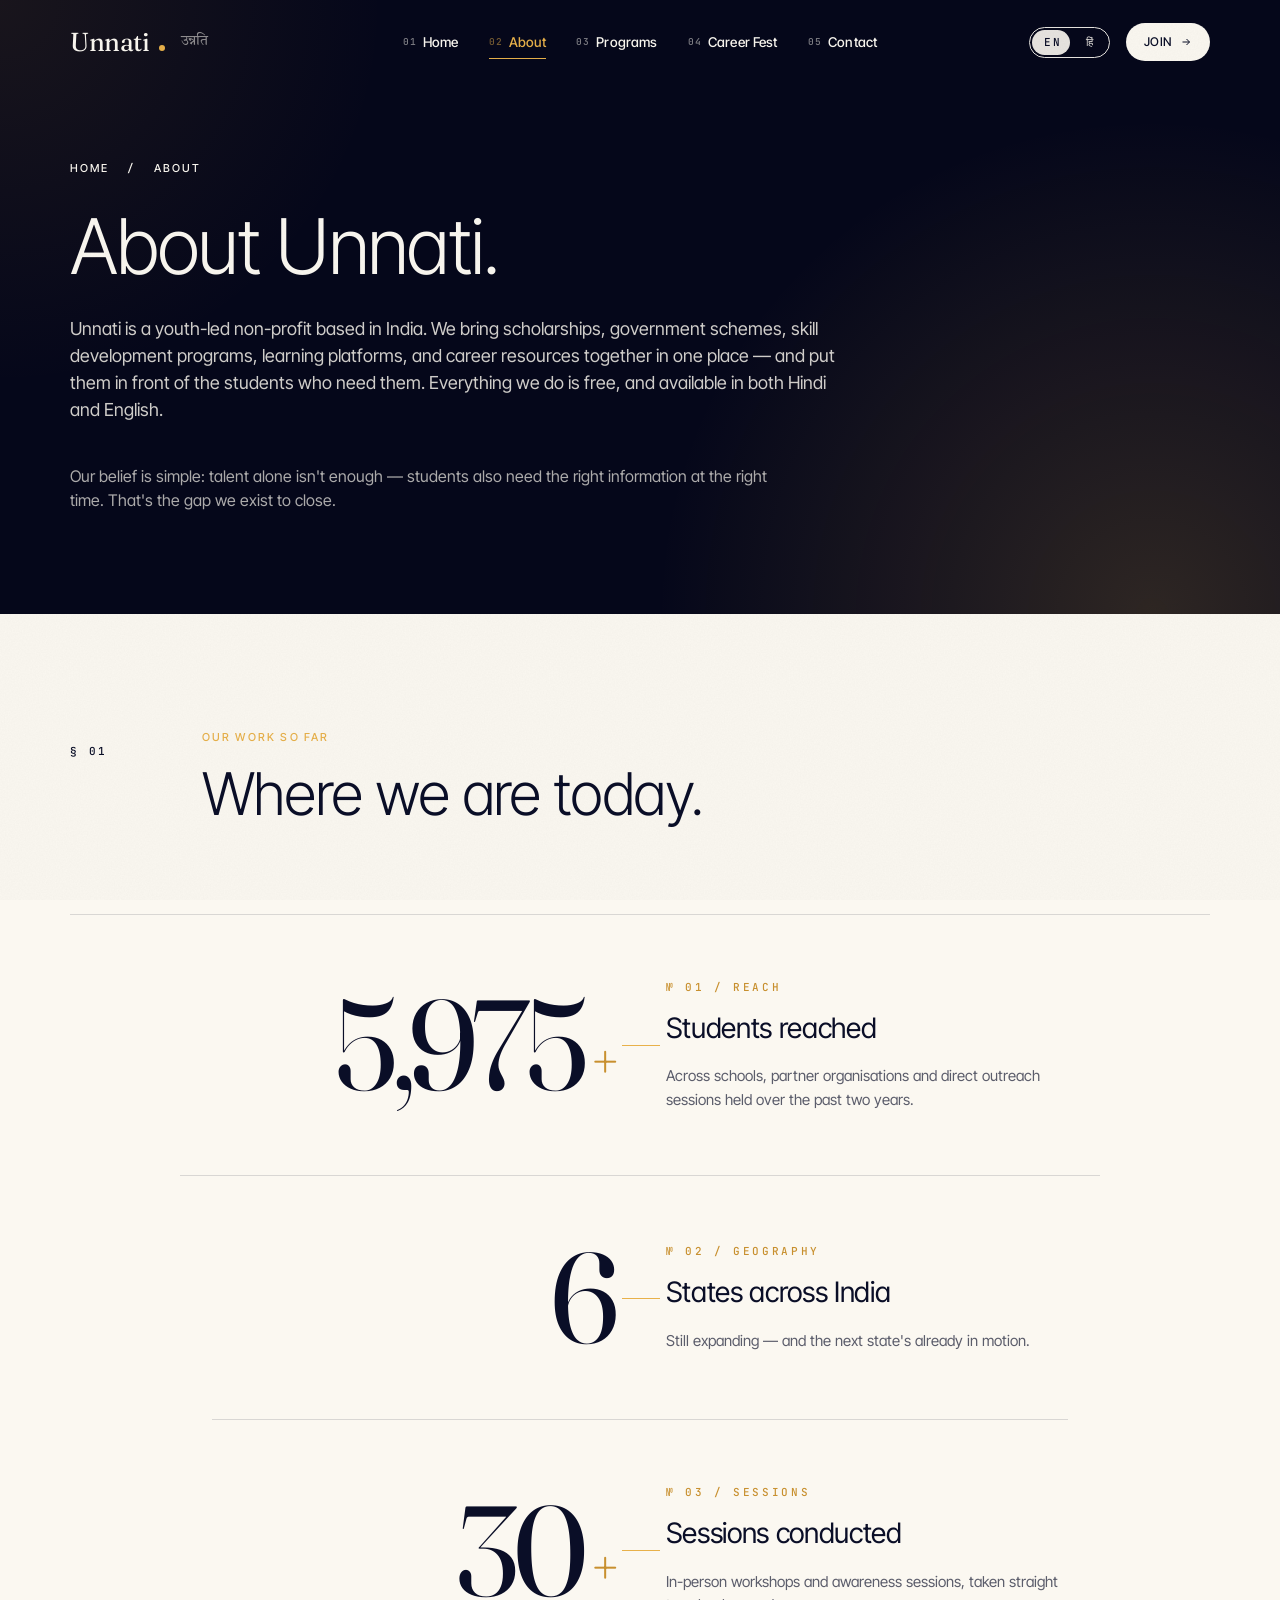
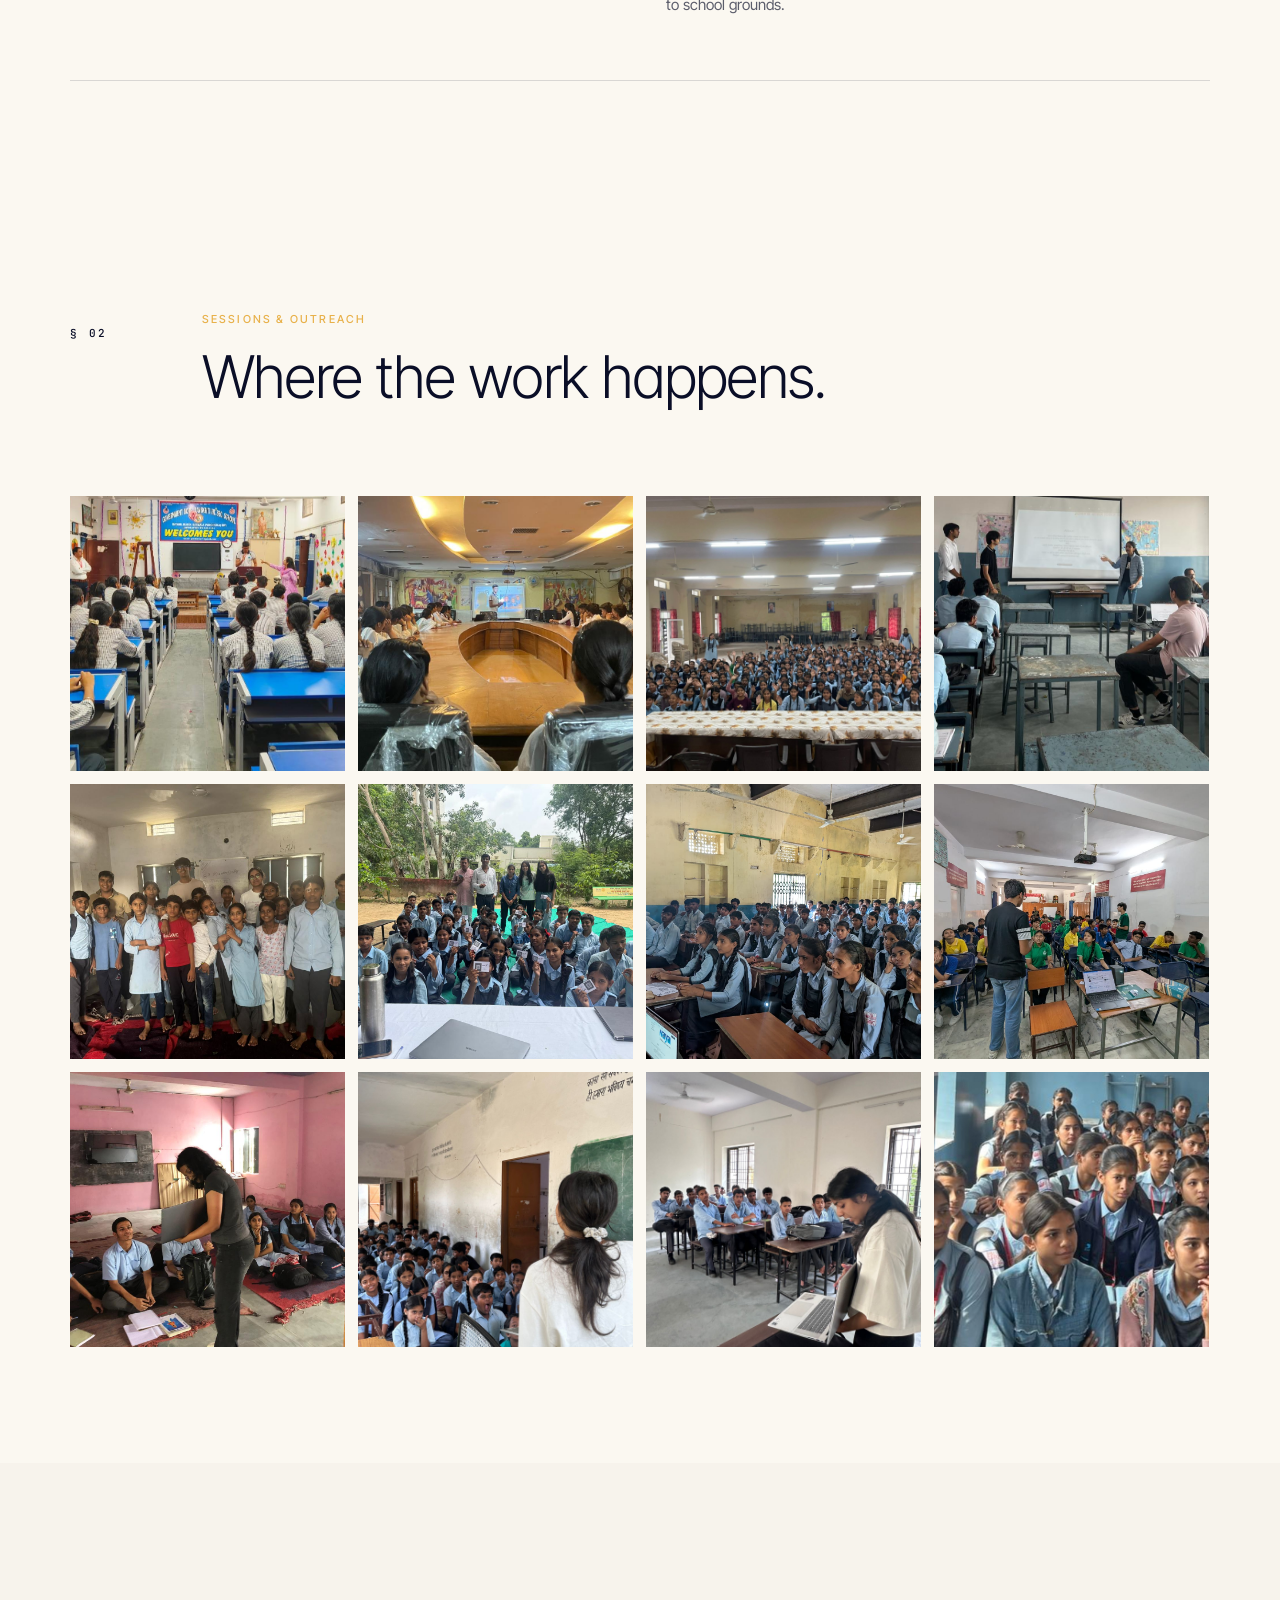
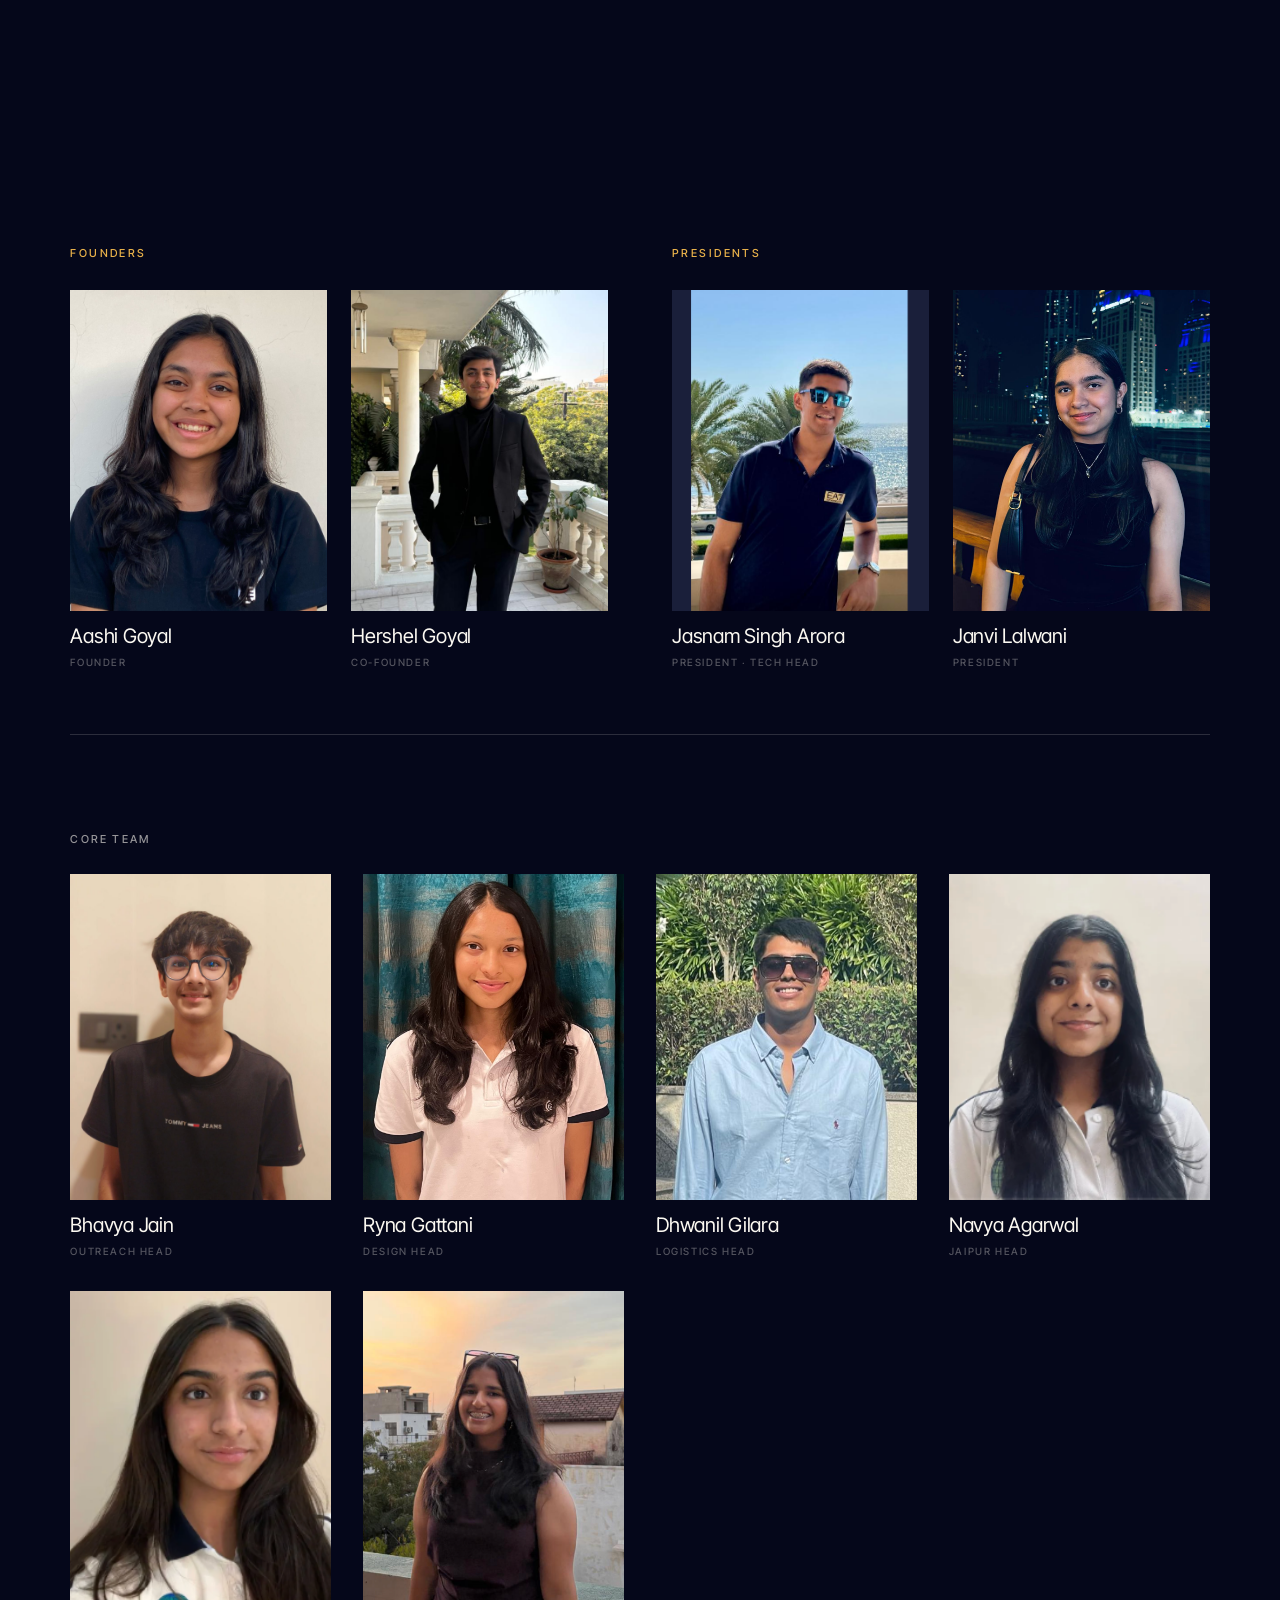
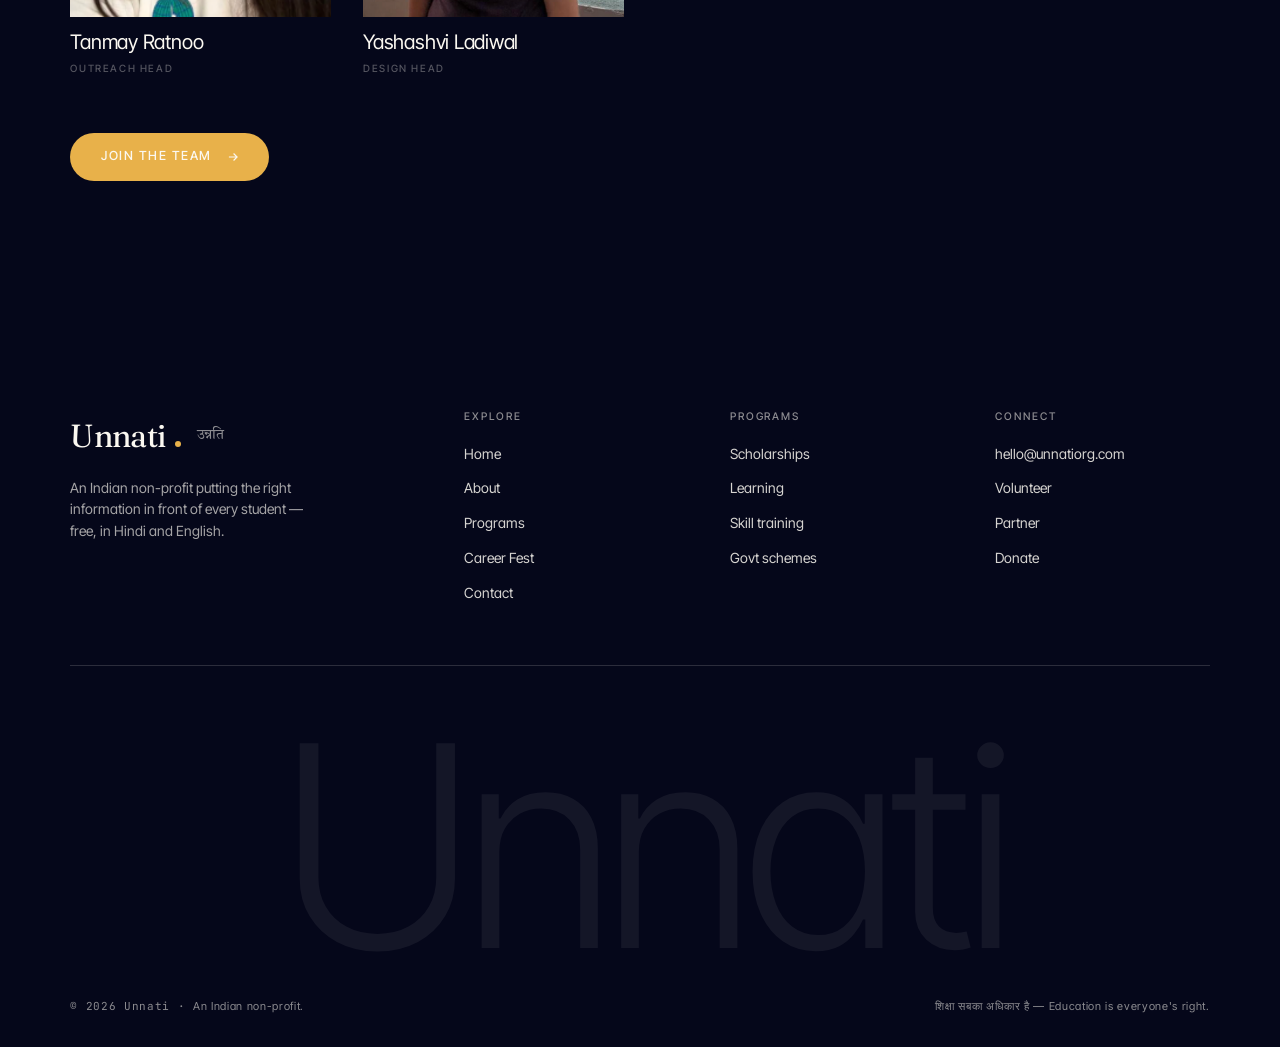
==== commit 41f0b98d: "Update website" ====
--- a/about.html
+++ b/about.html
@@ -11,7 +11,7 @@
   <link rel="preconnect" href="https://fonts.googleapis.com" />
   <link rel="preconnect" href="https://fonts.gstatic.com" crossorigin />
   <link rel="stylesheet" href="https://fonts.googleapis.com/css2?family=Fraunces:ital,opsz,wght@0,9..144,300;0,9..144,400;0,9..144,500;1,9..144,300;1,9..144,400&family=Inter+Tight:wght@400;500;600&family=JetBrains+Mono:wght@400;500&family=Tiro+Devanagari+Hindi&family=Hind:wght@400;500;600&display=swap" />
-  <link rel="stylesheet" href="css/style.css?v=v15" />
+  <link rel="stylesheet" href="css/style.css?v=v16" />
 </head>
 <body>
 
@@ -533,6 +533,6 @@
     </div>
   </footer>
 
-  <script src="js/main.js?v=v15"></script>
+  <script src="js/main.js?v=v16"></script>
 </body>
 </html>
--- a/css/style.css
+++ b/css/style.css
@@ -562,18 +562,31 @@
 @media (max-width: 920px) {
   .nav { grid-template-columns: 1fr auto auto; }
   .nav-center {
+    /* Override the desktop .nav-center { justify-self: center } so the fixed
+       overlay isn't sized to the inline content width (Chrome quirk) */
+    justify-self: stretch;
     position: fixed;
-    top: 0; left: 0; right: 0; bottom: 0;
+    top: 0;
+    left: 0;
+    width: 100vw;
+    height: 100vh;
+    height: 100dvh;
     background: var(--ink-deep);
     color: var(--paper);
     display: flex;
     align-items: center;
     justify-content: center;
     transform: translateY(-100%);
-    transition: transform 0.7s var(--ease-in-out);
-    z-index: 999;
+    transition: transform 0.45s var(--ease-in-out);
+    z-index: 1100; /* Above the nav bar (1000) so it covers everything */
+    pointer-events: none;
+    visibility: hidden;
   }
-  .nav-center.open { transform: translateY(0); }
+  .nav-center.open {
+    transform: translateY(0);
+    pointer-events: auto;
+    visibility: visible;
+  }
   .nav-links {
     flex-direction: column;
     gap: 32px;
@@ -582,8 +595,14 @@
     font-weight: 300;
   }
   .nav-links a::after { display: none; }
-  .nav-toggle { display: block; }
+  .nav-toggle {
+    display: block;
+    position: relative;
+    z-index: 1200; /* Keep toggle clickable on top of the open overlay */
+  }
   .nav-cta { display: none; }
+  /* Stop the body from scrolling behind the open menu */
+  body.nav-open { overflow: hidden; }
 }
 
 /* ============================================
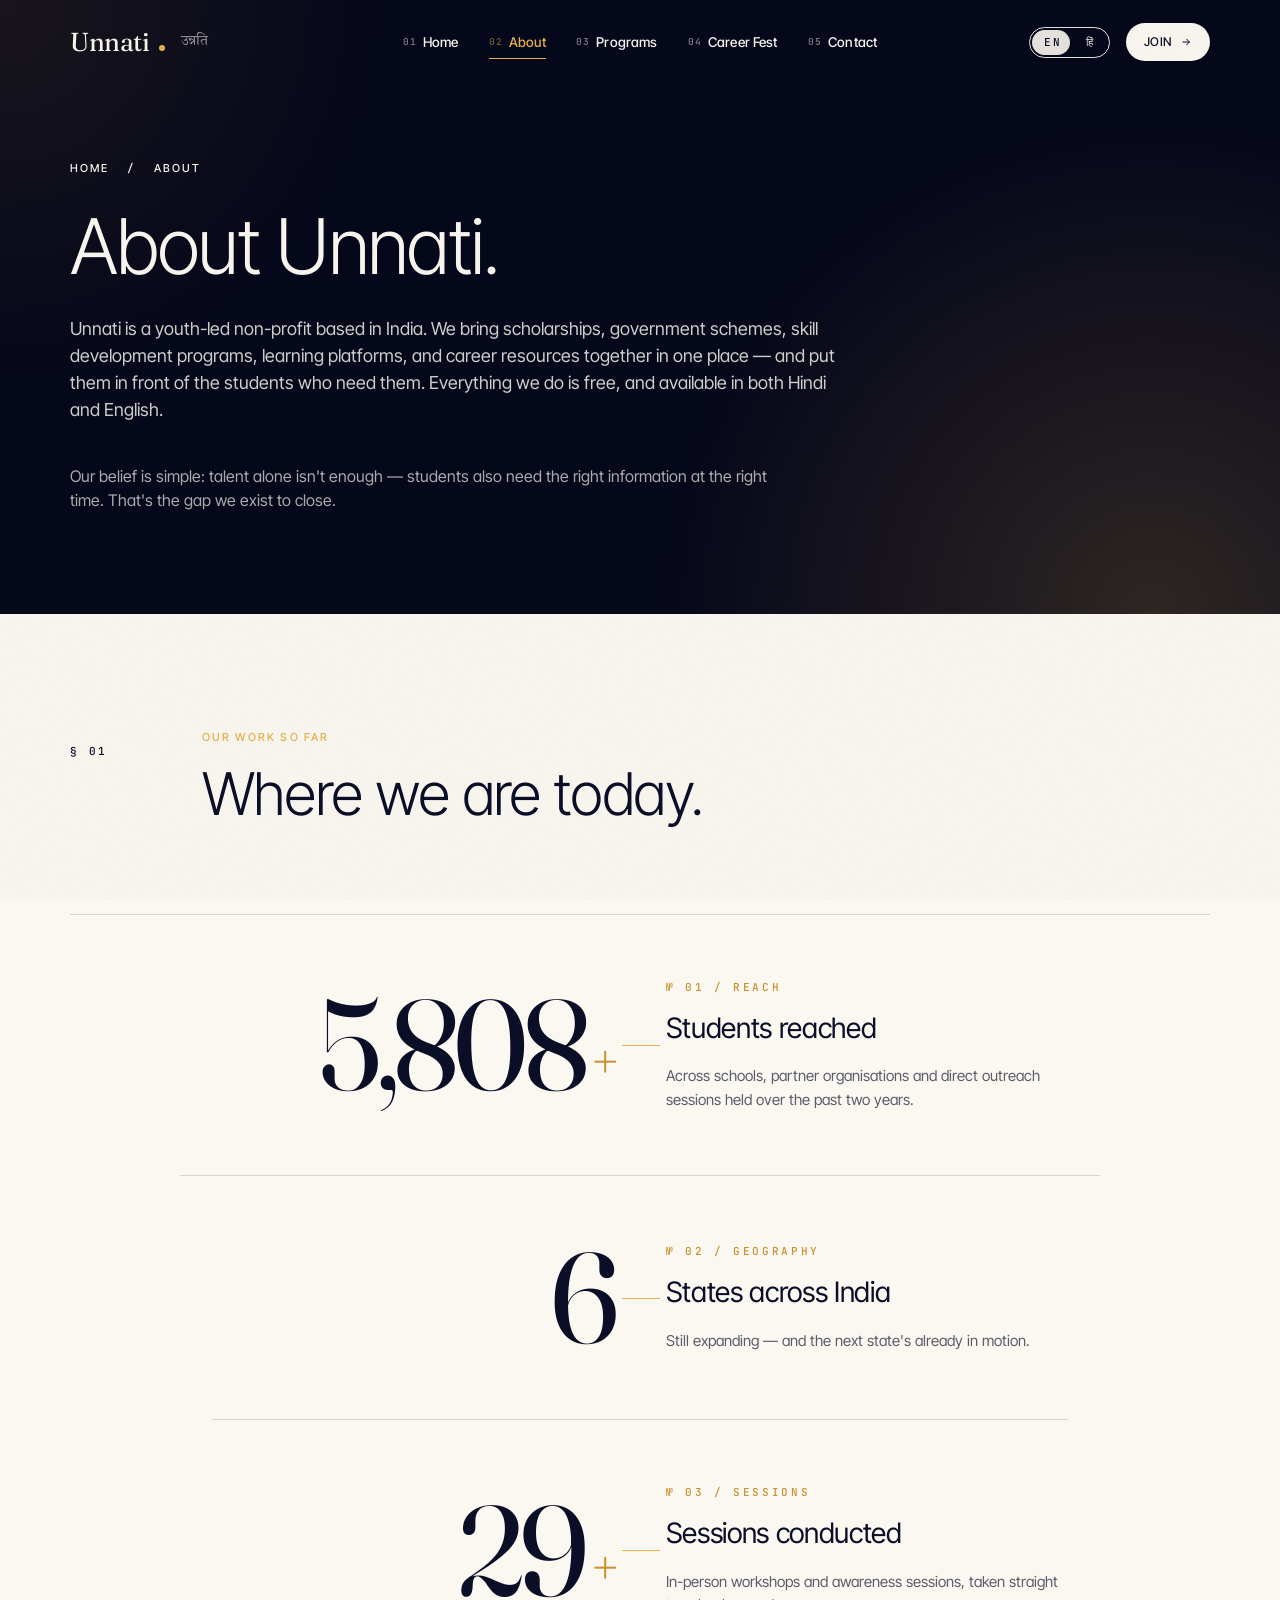
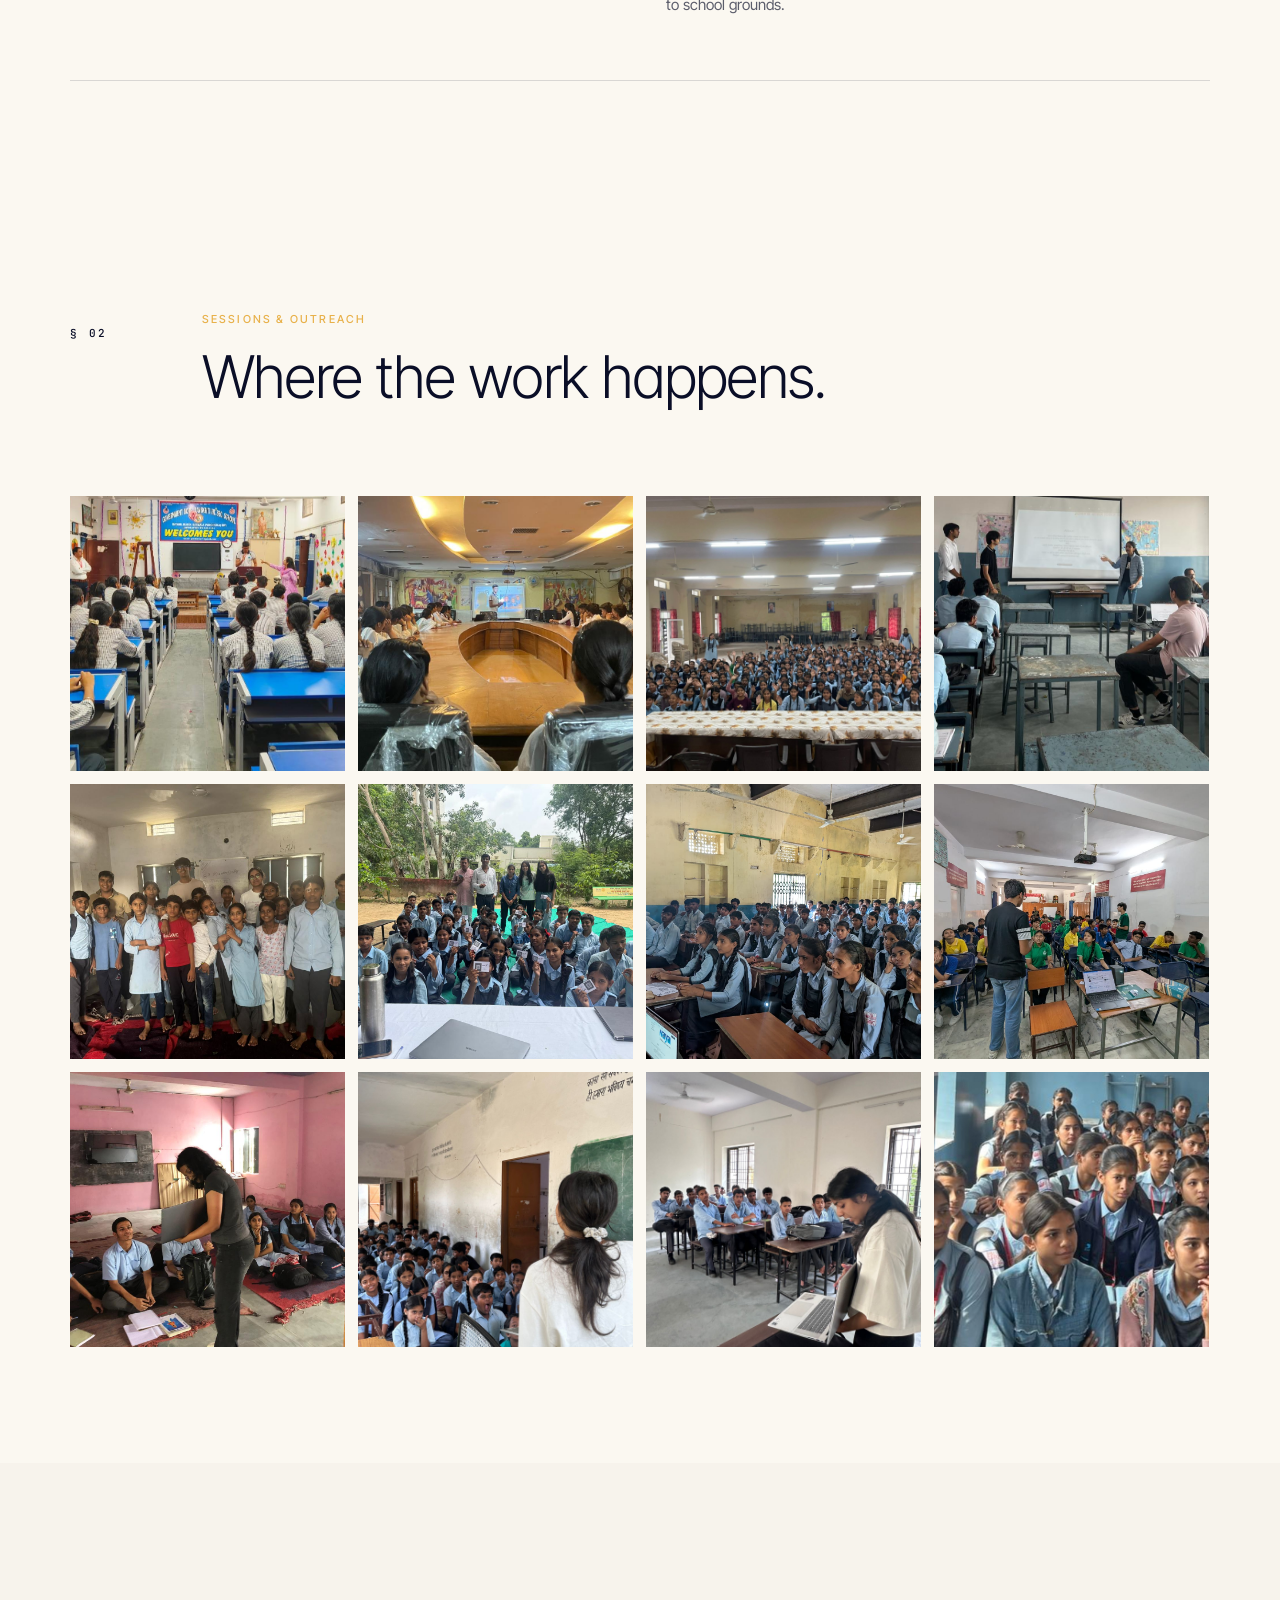
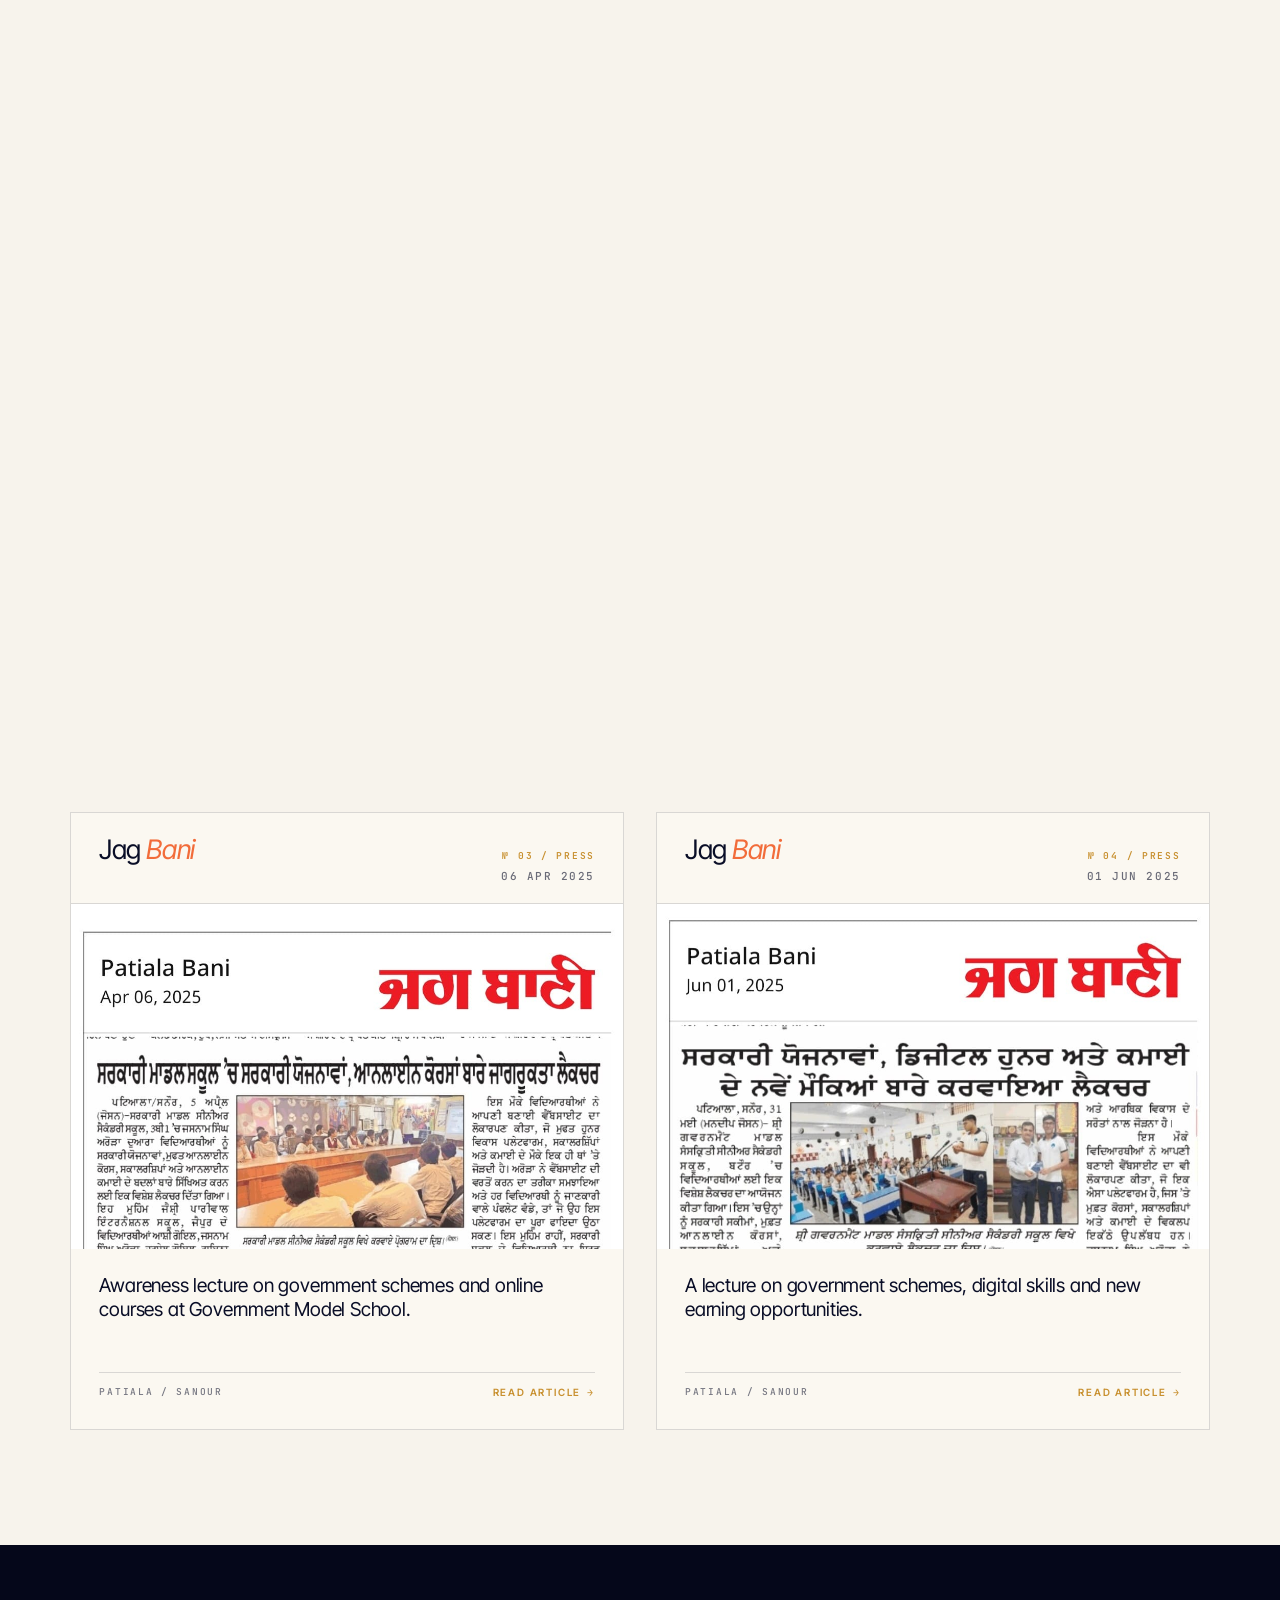
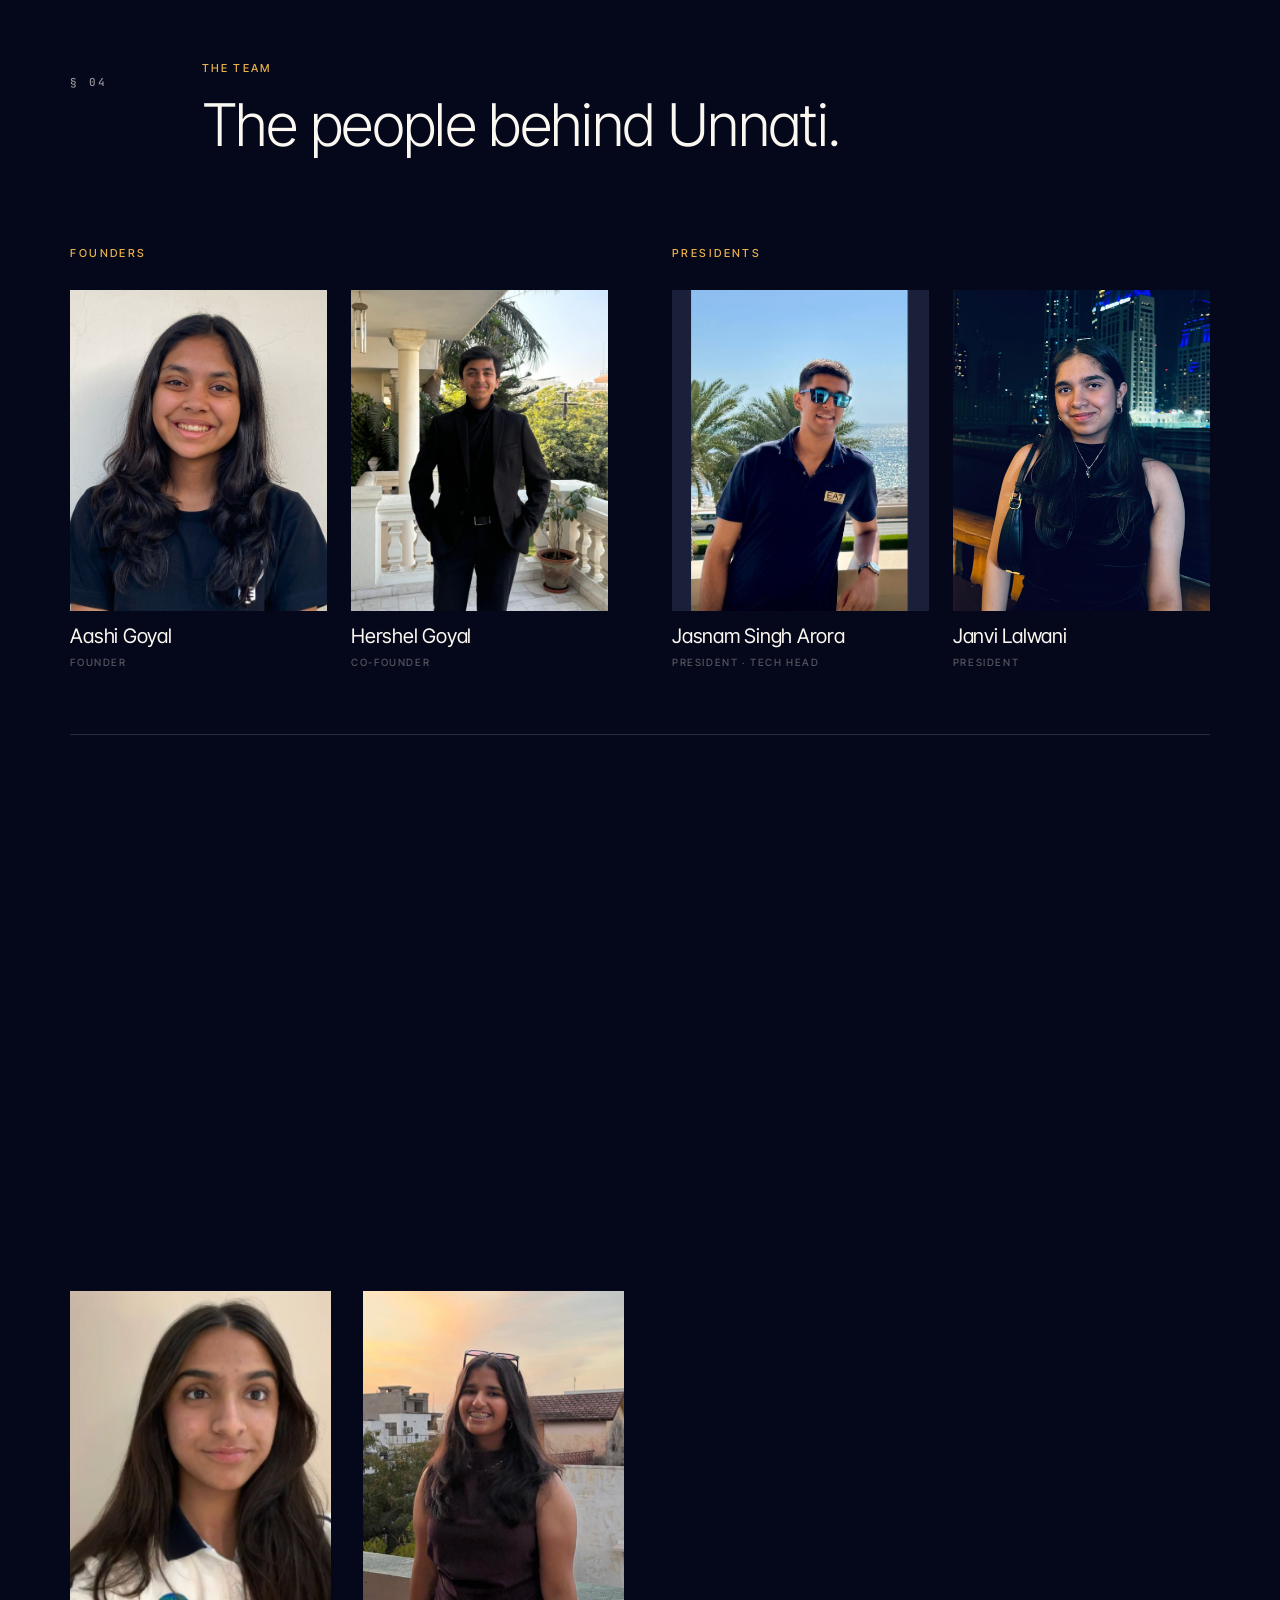
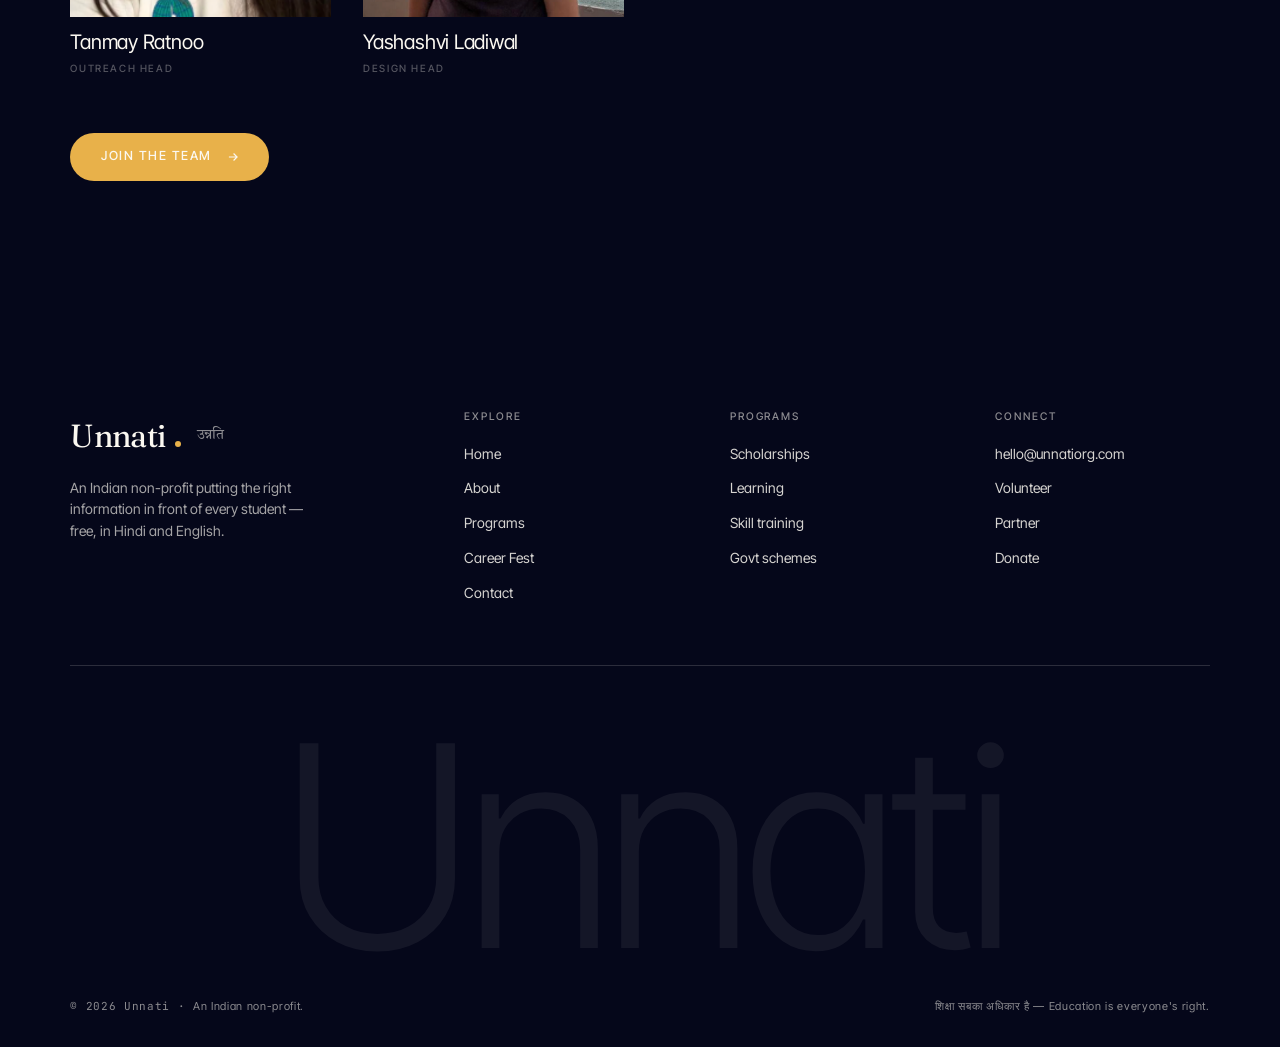
==== commit 64385d08: "Fix mobile menu coverage when scrolled (release nav containing block)" ====
--- a/about.html
+++ b/about.html
@@ -11,7 +11,7 @@
   <link rel="preconnect" href="https://fonts.googleapis.com" />
   <link rel="preconnect" href="https://fonts.gstatic.com" crossorigin />
   <link rel="stylesheet" href="https://fonts.googleapis.com/css2?family=Fraunces:ital,opsz,wght@0,9..144,300;0,9..144,400;0,9..144,500;1,9..144,300;1,9..144,400&family=Inter+Tight:wght@400;500;600&family=JetBrains+Mono:wght@400;500&family=Tiro+Devanagari+Hindi&family=Hind:wght@400;500;600&display=swap" />
-  <link rel="stylesheet" href="css/style.css?v=v16" />
+  <link rel="stylesheet" href="css/style.css?v=v17" />
 </head>
 <body>
 
@@ -533,6 +533,6 @@
     </div>
   </footer>
 
-  <script src="js/main.js?v=v16"></script>
+  <script src="js/main.js?v=v17"></script>
 </body>
 </html>
--- a/css/style.css
+++ b/css/style.css
@@ -603,6 +603,21 @@
   .nav-cta { display: none; }
   /* Stop the body from scrolling behind the open menu */
   body.nav-open { overflow: hidden; }
+  /* CRITICAL: When the mobile menu is open, neutralise any property on .nav
+     that would create a containing block (backdrop-filter, transform,
+     will-change). Otherwise the fixed overlay gets trapped inside the small
+     scrolled nav bar and the footer bleeds through on iOS Safari. */
+  body.nav-open .nav,
+  body.nav-open .nav.scrolled,
+  body.nav-open .nav.dark,
+  body.nav-open .nav.dark.scrolled {
+    background: transparent !important;
+    backdrop-filter: none !important;
+    -webkit-backdrop-filter: none !important;
+    border-bottom-color: transparent !important;
+    transform: none !important;
+    will-change: auto !important;
+  }
 }
 
 /* ============================================
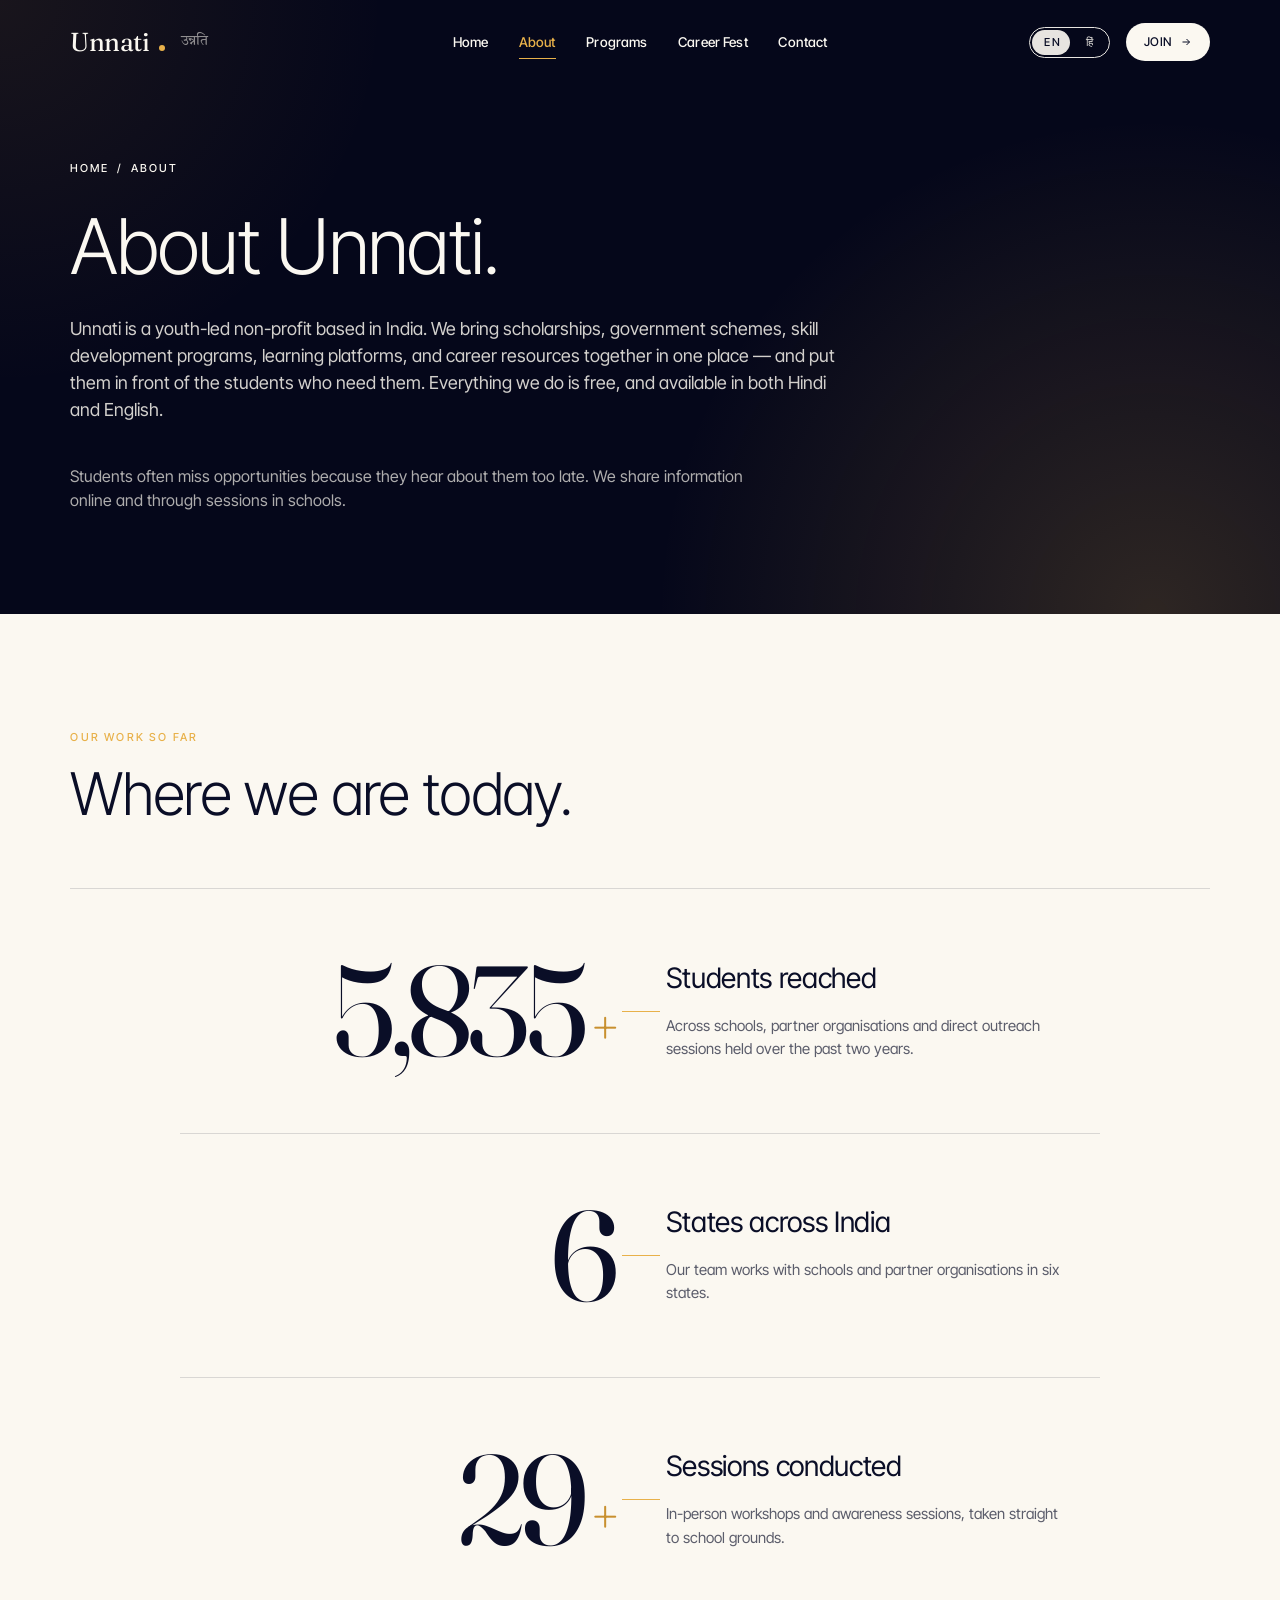
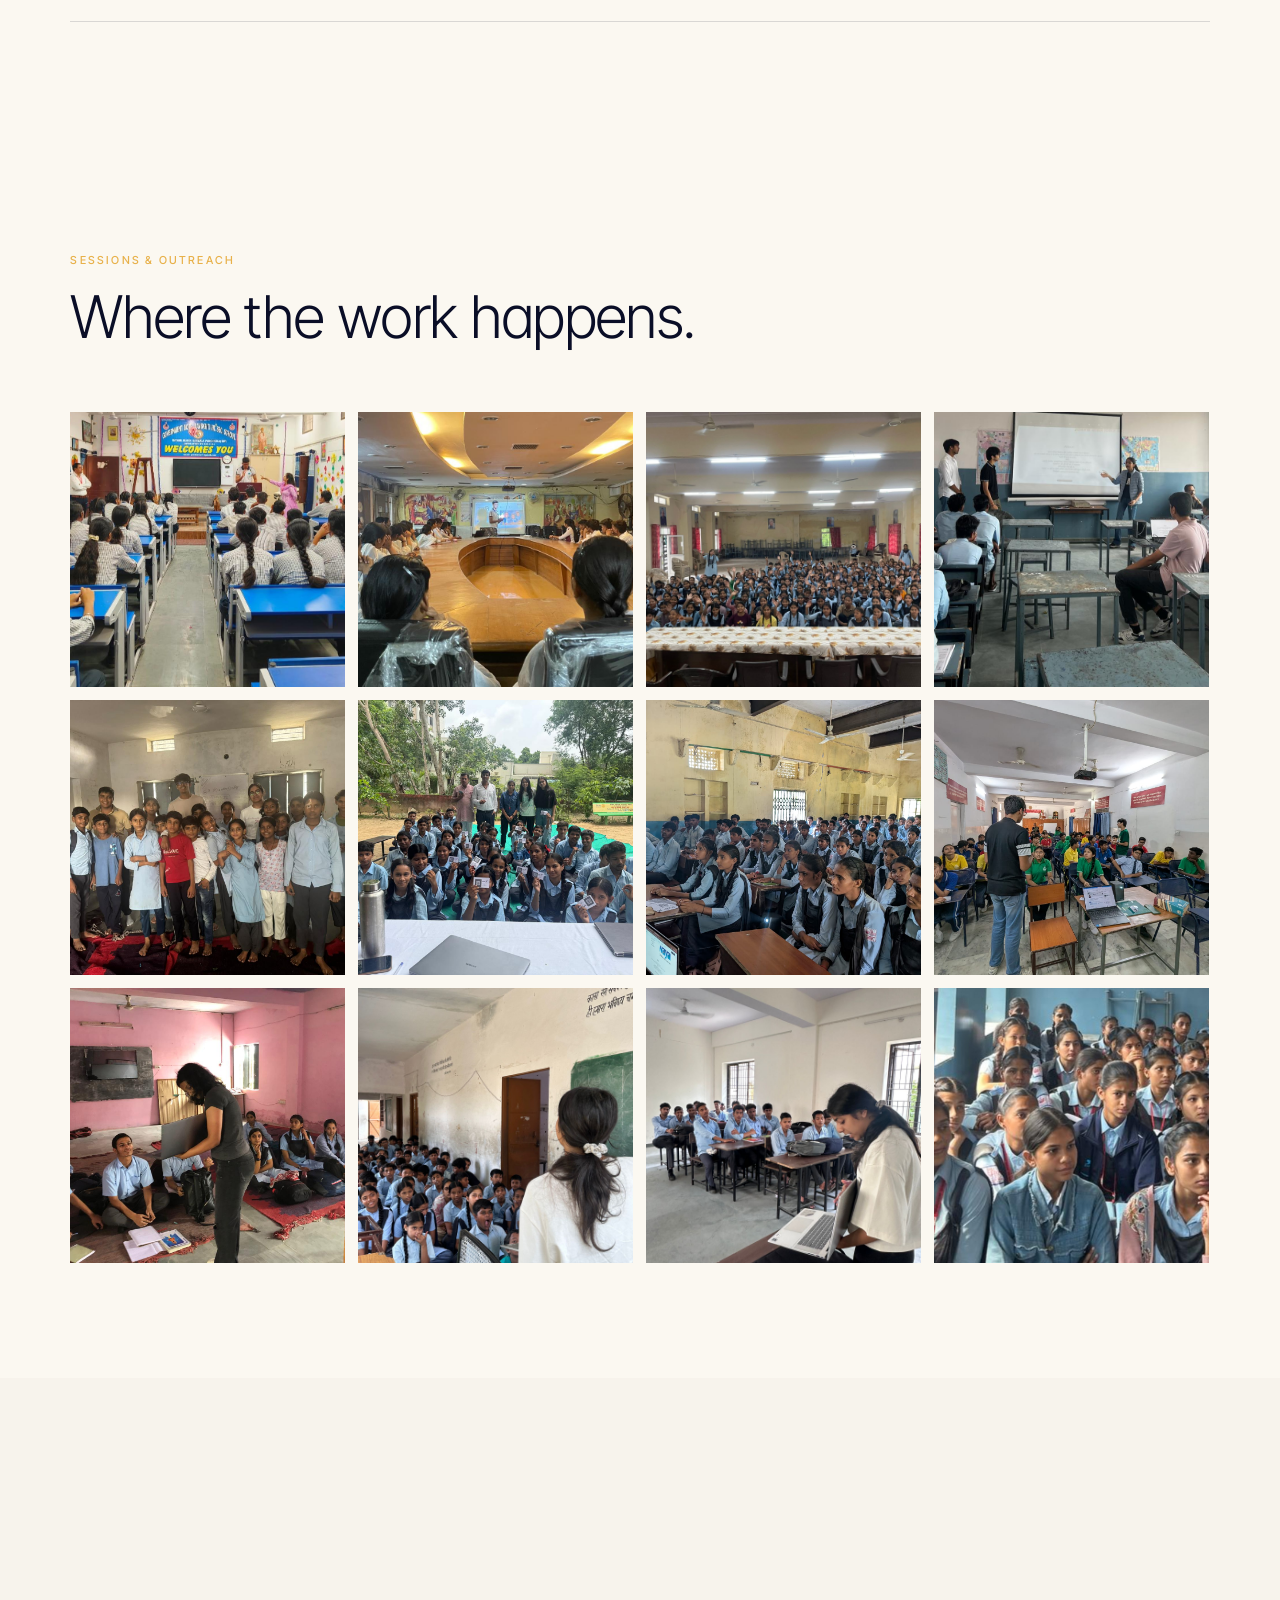
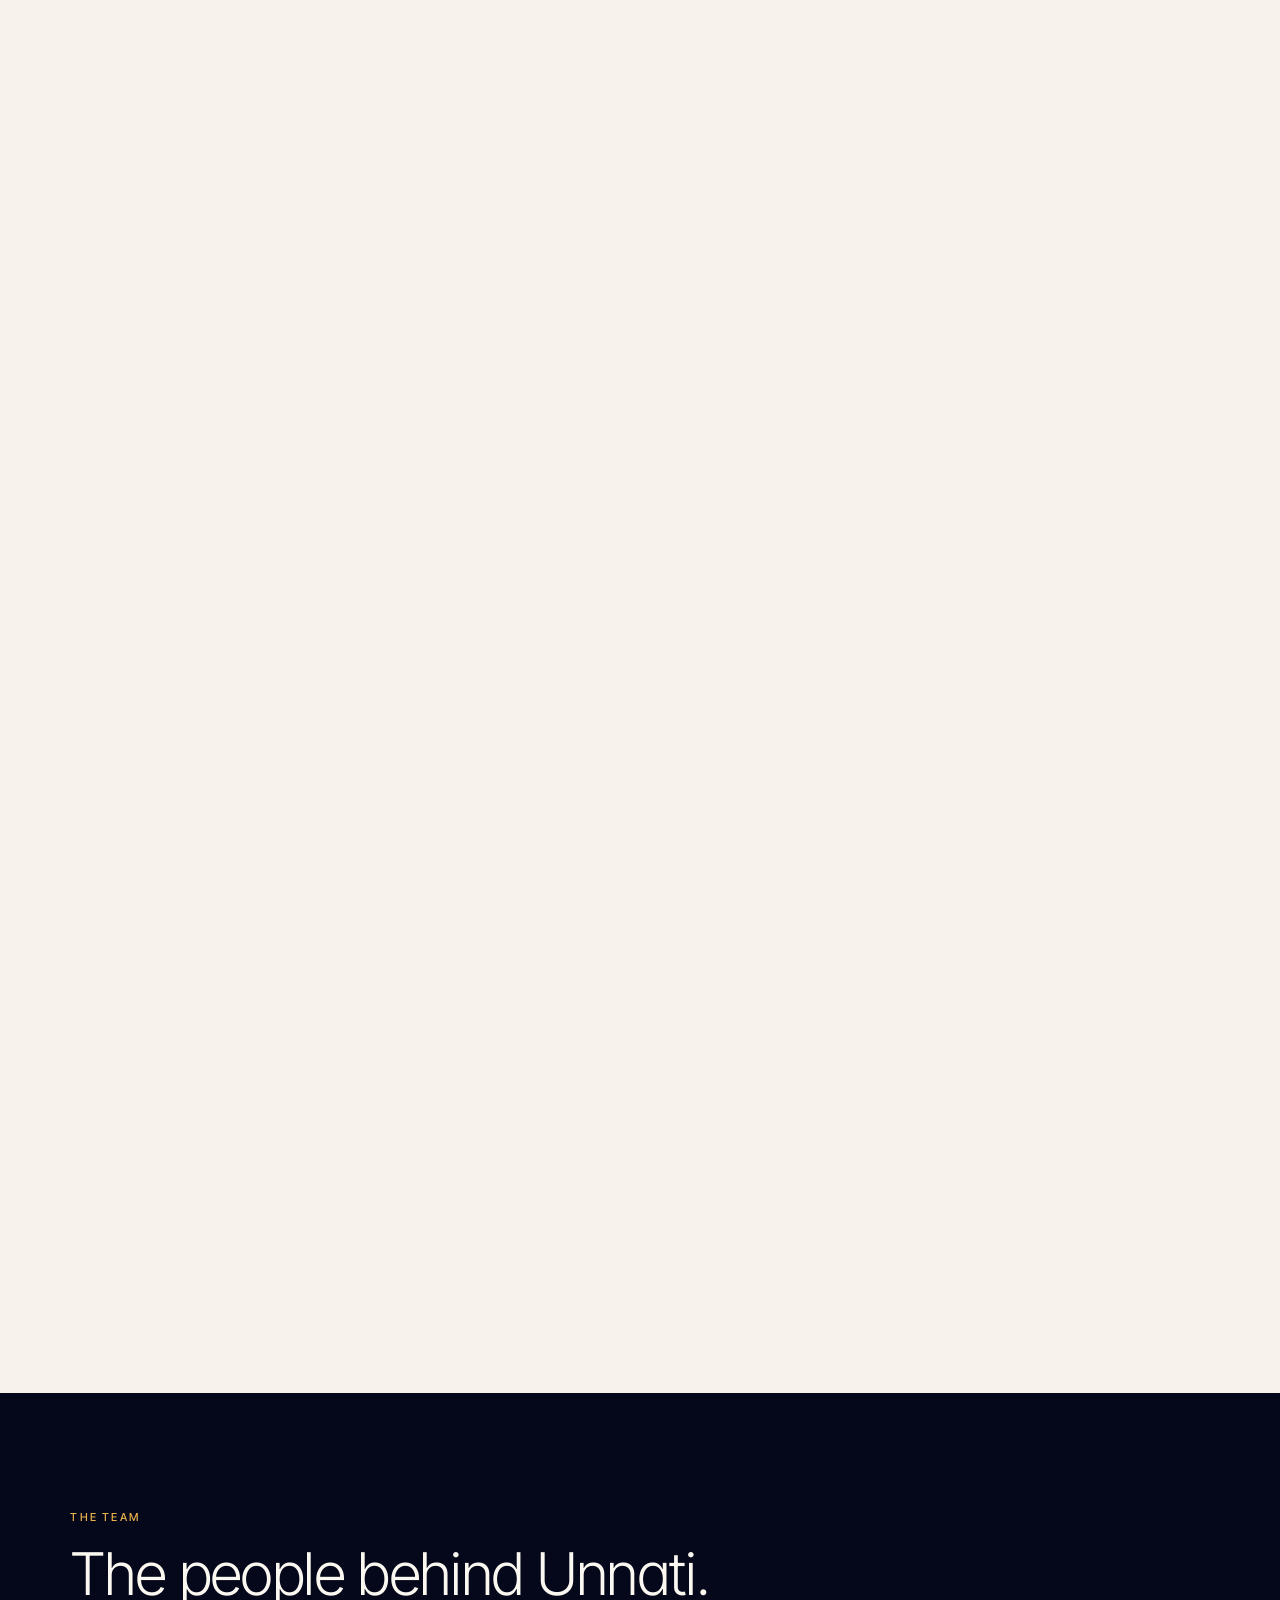
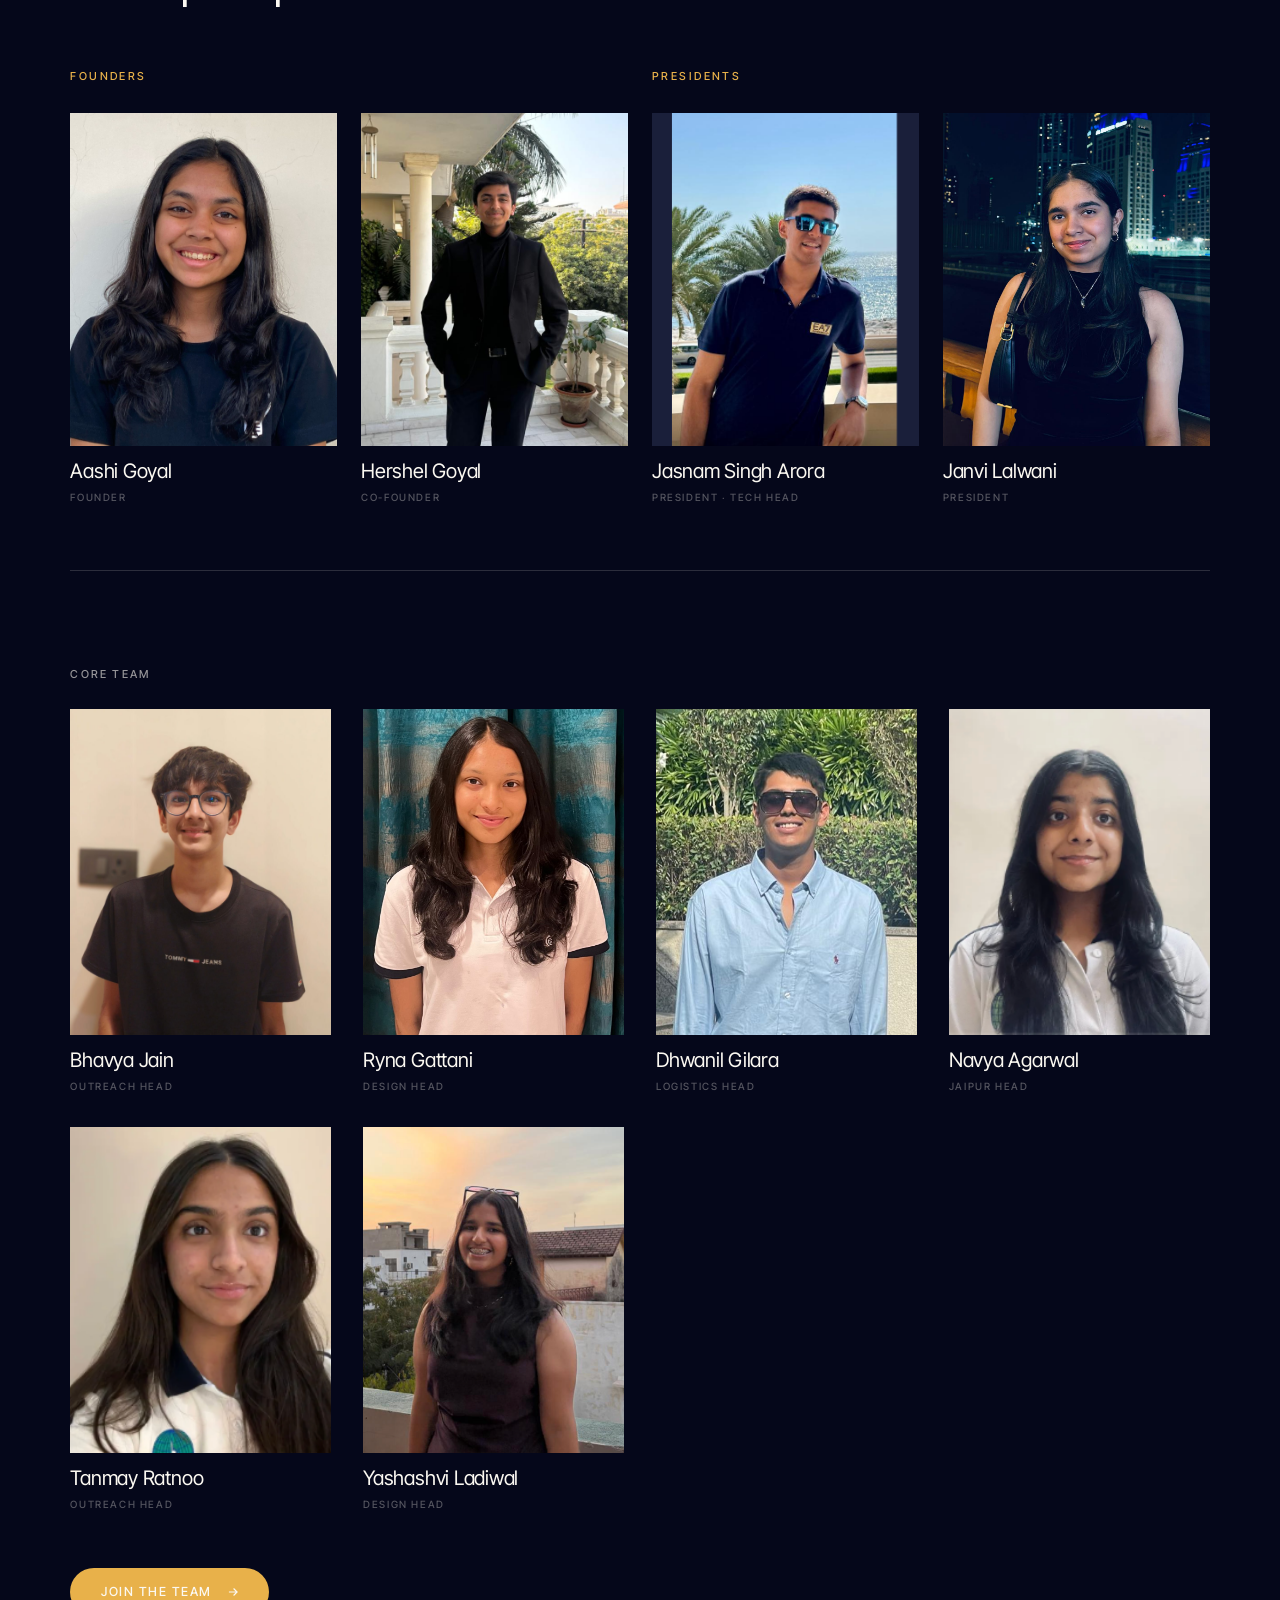
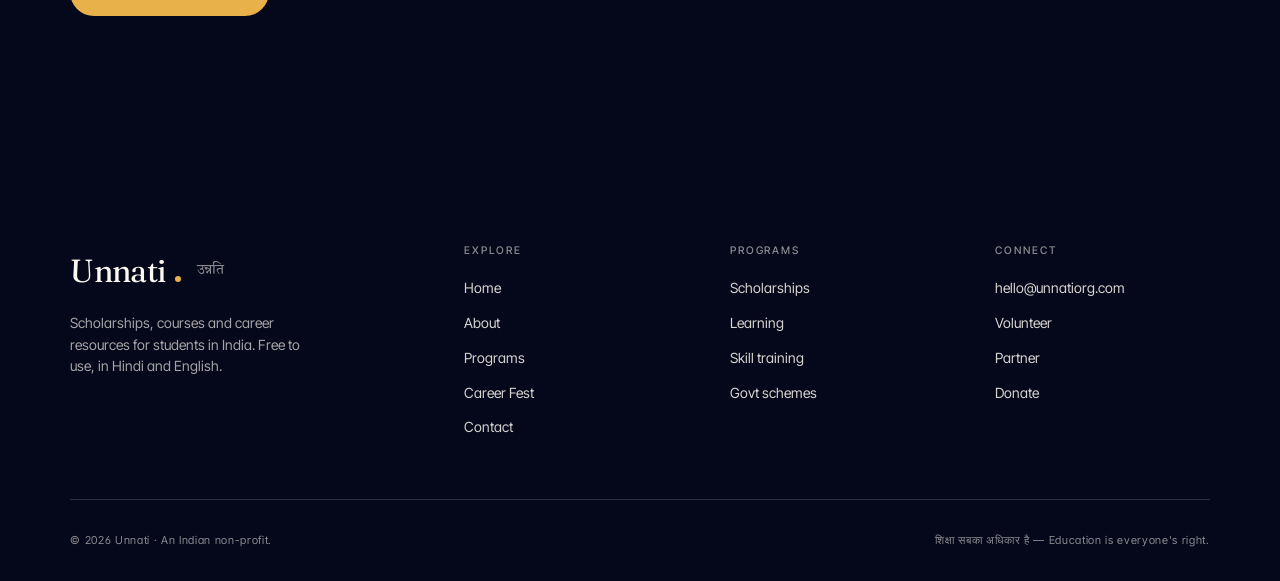
==== commit de19e2d5: "Simplify site presentation and tidy bilingual pages" ====
--- a/about.html
+++ b/about.html
@@ -1,538 +1,745 @@
-<!DOCTYPE html>
+<!doctype html>
 <html lang="en">
-<head>
-  <meta charset="UTF-8" />
-  <meta name="viewport" content="width=device-width, initial-scale=1.0" />
-  <title>About — Unnati · उन्नति</title>
-  <meta name="title-en" content="About — Unnati · उन्नति" />
-  <meta name="title-hi" content="हमारे बारे में — उन्नति" />
-  <meta name="description" content="Unnati is a youth-led Indian non-profit bringing scholarships, schemes, skill programs and career resources to every student — free, in Hindi and English." />
-
-  <link rel="preconnect" href="https://fonts.googleapis.com" />
-  <link rel="preconnect" href="https://fonts.gstatic.com" crossorigin />
-  <link rel="stylesheet" href="https://fonts.googleapis.com/css2?family=Fraunces:ital,opsz,wght@0,9..144,300;0,9..144,400;0,9..144,500;1,9..144,300;1,9..144,400&family=Inter+Tight:wght@400;500;600&family=JetBrains+Mono:wght@400;500&family=Tiro+Devanagari+Hindi&family=Hind:wght@400;500;600&display=swap" />
-  <link rel="stylesheet" href="css/style.css?v=v17" />
-</head>
-<body>
-
-  <div class="page-trans" aria-hidden="true">
-    <div class="page-trans-mark">Unnati<span class="dot"></span></div>
-  </div>
-
-  <nav class="nav" id="nav">
-    <div class="brand-wrap">
-      <a href="index.html" class="brand">
-        Unnati<span class="brand-dot"></span><span class="brand-hi">उन्नति</span>
-      </a>
-    </div>
-    <div class="nav-center" id="navCenter">
-      <div class="nav-links">
-        <a href="index.html"><span class="n">01</span><span class="lang-en">Home</span><span class="lang-hi">मुख पृष्ठ</span></a>
-        <a href="about.html" aria-current="page"><span class="n">02</span><span class="lang-en">About</span><span class="lang-hi">हमारे बारे में</span></a>
-        <a href="programs.html"><span class="n">03</span><span class="lang-en">Programs</span><span class="lang-hi">कार्यक्रम</span></a>
-        <a href="career-fest.html"><span class="n">04</span><span class="lang-en">Career Fest</span><span class="lang-hi">करियर फ़ेस्ट</span></a>
-        <a href="contact.html"><span class="n">05</span><span class="lang-en">Contact</span><span class="lang-hi">संपर्क</span></a>
-      </div>
-    </div>
-    <div class="nav-right">
-      <button class="lang-toggle" data-lang-toggle aria-label="Toggle language">
-        <span class="lt-en">EN</span><span class="lt-hi">हिं</span>
-      </button>
-      <a href="contact.html#join" class="nav-cta">
-        <span class="lang-en">Join</span><span class="lang-hi">जुड़ें</span>
-        <svg width="12" height="12" viewBox="0 0 24 24" fill="none" stroke="currentColor" stroke-width="2"><path d="M5 12h14M13 6l6 6-6 6"/></svg>
-      </a>
-      <button class="nav-toggle" aria-label="Menu"><span></span><span></span></button>
-    </div>
-  </nav>
-
-  <!-- ============ PAGE HEAD — full width, plain copy ============ -->
-  <header class="page-head">
-    <div class="page-head-inner page-head-wide">
-      <div class="crumb reveal">
-        <a href="index.html"><span class="lang-en">Home</span><span class="lang-hi">मुख पृष्ठ</span></a>
-        &nbsp;/&nbsp;
-        <span class="lang-en">About</span><span class="lang-hi">हमारे बारे में</span>
-      </div>
-
-      <h1 class="h-1 reveal reveal-d1" style="color:var(--paper);">
-        <span class="lang-en">About Unnati.</span>
-        <span class="lang-hi">उन्नति के बारे में।</span>
-      </h1>
-
-      <p class="lede reveal reveal-d2" style="color:rgba(247,243,236,0.85);max-width:78ch;font-size:clamp(17px,1.4vw,22px);">
-        <span class="lang-en">Unnati is a youth-led non-profit based in India. We bring scholarships, government schemes, skill development programs, learning platforms, and career resources together in one place — and put them in front of the students who need them. Everything we do is free, and available in both Hindi and English.</span>
-        <span class="lang-hi">उन्नति भारत में चलने वाला एक युवा-संचालित ग़ैर-लाभकारी संगठन है। हम छात्रवृत्तियाँ, सरकारी योजनाएँ, कौशल विकास कार्यक्रम, सीखने के मंच और करियर के अवसर एक ही जगह लाते हैं — और उन छात्रों तक पहुँचाते हैं जिन्हें इनकी सबसे ज़्यादा ज़रूरत है। हमारी हर सेवा मुफ़्त है, और हिंदी व अंग्रेज़ी दोनों भाषाओं में उपलब्ध है।</span>
-      </p>
-
-      <p class="lede reveal reveal-d3" style="color:rgba(247,243,236,0.7);max-width:78ch;margin-top:8px;font-size:clamp(16px,1.2vw,19px);">
-        <span class="lang-en">Our belief is simple: talent alone isn't enough — students also need the right information at the right time. That's the gap we exist to close.</span>
-        <span class="lang-hi">हमारा विश्वास सीधा है — सिर्फ़ प्रतिभा ही नहीं, सही समय पर सही जानकारी भी ज़रूरी है। यही वो कमी है जिसे भरने के लिए हम मौजूद हैं।</span>
-      </p>
-    </div>
-  </header>
-
-  <!-- ============ IMPACT — count-up + serif numerals ============ -->
-  <section>
-    <div class="container">
-      <div class="chapter-head">
-        <div class="chapter-no reveal">§ 01</div>
-        <div class="chapter-title">
-          <span class="chapter-tag reveal"><span class="lang-en">Our work so far</span><span class="lang-hi">अब तक का काम</span></span>
-          <h2 class="h-2 reveal reveal-d1">
-            <span class="lang-en">Where we are today.</span>
-            <span class="lang-hi">आज हम कहाँ हैं।</span>
-          </h2>
-        </div>
-      </div>
-
-      <div class="impact-row">
-        <div class="impact-cell">
-          <div class="impact-num"><span data-count="6000">0</span><span class="impact-plus">+</span></div>
-          <div class="impact-info">
-            <div class="impact-key">№ 01 / Reach</div>
-            <div class="impact-label">
-              <span class="lang-en">Students reached</span>
-              <span class="lang-hi">छात्रों तक पहुँचे</span>
-            </div>
-            <p class="impact-note">
-              <span class="lang-en">Across schools, partner organisations and direct outreach sessions held over the past two years.</span>
-              <span class="lang-hi">पिछले दो वर्षों में विद्यालयों, साझेदार संगठनों और प्रत्यक्ष आउटरीच सत्रों के माध्यम से।</span>
+  <head>
+    <meta charset="UTF-8" />
+    <meta name="viewport" content="width=device-width, initial-scale=1.0" />
+    <title>About — Unnati · उन्नति</title>
+    <meta name="title-en" content="About — Unnati · उन्नति" />
+    <meta name="title-hi" content="हमारे बारे में — उन्नति" />
+    <meta
+      name="description"
+      content="Unnati is a youth-led Indian non-profit bringing scholarships, schemes, skill programs and career resources to every student — free, in Hindi and English."
+    />
+
+    <link rel="preconnect" href="https://fonts.googleapis.com" />
+    <link rel="preconnect" href="https://fonts.gstatic.com" crossorigin />
+    <link
+      rel="stylesheet"
+      href="https://fonts.googleapis.com/css2?family=Fraunces:ital,opsz,wght@0,9..144,300;0,9..144,400;0,9..144,500;1,9..144,300;1,9..144,400&family=Inter+Tight:wght@400;500;600&family=Tiro+Devanagari+Hindi&family=Hind:wght@400;500;600&display=swap"
+    />
+    <link rel="stylesheet" href="css/style.css?v=18" />
+  </head>
+  <body>
+    <nav class="nav" id="nav">
+      <div class="brand-wrap">
+        <a href="index.html" class="brand">
+          Unnati<span class="brand-dot"></span><span class="brand-hi">उन्नति</span>
+        </a>
+      </div>
+      <div class="nav-center" id="navCenter">
+        <div class="nav-links">
+          <a href="index.html"
+            ><span class="lang-en">Home</span><span class="lang-hi">मुख पृष्ठ</span></a
+          >
+          <a href="about.html" aria-current="page"
+            ><span class="lang-en">About</span><span class="lang-hi">हमारे बारे में</span></a
+          >
+          <a href="programs.html"
+            ><span class="lang-en">Programs</span><span class="lang-hi">कार्यक्रम</span></a
+          >
+          <a href="career-fest.html"
+            ><span class="lang-en">Career Fest</span><span class="lang-hi">करियर फ़ेस्ट</span></a
+          >
+          <a href="contact.html"
+            ><span class="lang-en">Contact</span><span class="lang-hi">संपर्क</span></a
+          >
+        </div>
+      </div>
+      <div class="nav-right">
+        <button class="lang-toggle" data-lang-toggle aria-label="Toggle language">
+          <span class="lt-en">EN</span><span class="lt-hi">हिं</span>
+        </button>
+        <a href="contact.html#join" class="nav-cta">
+          <span class="lang-en">Join</span><span class="lang-hi">जुड़ें</span>
+          <svg
+            width="12"
+            height="12"
+            viewBox="0 0 24 24"
+            fill="none"
+            stroke="currentColor"
+            stroke-width="2"
+          >
+            <path d="M5 12h14M13 6l6 6-6 6" />
+          </svg>
+        </a>
+        <button class="nav-toggle" aria-label="Menu"><span></span><span></span></button>
+      </div>
+    </nav>
+    <header class="page-head">
+      <div class="page-head-inner page-head-wide">
+        <div class="crumb reveal">
+          <a href="index.html"
+            ><span class="lang-en">Home</span><span class="lang-hi">मुख पृष्ठ</span></a
+          >
+          &nbsp;/&nbsp;
+          <span class="lang-en">About</span><span class="lang-hi">हमारे बारे में</span>
+        </div>
+
+        <h1 class="h-1 reveal reveal-d1" style="color: var(--paper)">
+          <span class="lang-en">About Unnati.</span>
+          <span class="lang-hi">उन्नति के बारे में।</span>
+        </h1>
+
+        <p
+          class="lede reveal reveal-d2"
+          style="
+            color: rgba(247, 243, 236, 0.85);
+            max-width: 78ch;
+            font-size: clamp(17px, 1.4vw, 22px);
+          "
+        >
+          <span class="lang-en"
+            >Unnati is a youth-led non-profit based in India. We bring scholarships, government
+            schemes, skill development programs, learning platforms, and career resources together
+            in one place — and put them in front of the students who need them. Everything we do is
+            free, and available in both Hindi and English.</span
+          >
+          <span class="lang-hi"
+            >उन्नति भारत में चलने वाला एक युवा-संचालित ग़ैर-लाभकारी संगठन है। हम छात्रवृत्तियाँ,
+            सरकारी योजनाएँ, कौशल विकास कार्यक्रम, सीखने के मंच और करियर के अवसर एक ही जगह लाते हैं —
+            और उन छात्रों तक पहुँचाते हैं जिन्हें इनकी सबसे ज़्यादा ज़रूरत है। हमारी हर सेवा मुफ़्त
+            है, और हिंदी व अंग्रेज़ी दोनों भाषाओं में उपलब्ध है।</span
+          >
+        </p>
+
+        <p
+          class="lede reveal reveal-d3"
+          style="
+            color: rgba(247, 243, 236, 0.7);
+            max-width: 78ch;
+            margin-top: 8px;
+            font-size: clamp(16px, 1.2vw, 19px);
+          "
+        >
+          <span class="lang-en"
+            >Students often miss opportunities because they hear about them too late. We share
+            information online and through sessions in schools.</span
+          >
+          <span class="lang-hi"
+            >कई छात्र अवसरों के बारे में देर से जान पाते हैं। हम वेबसाइट और विद्यालयों में सत्रों के
+            ज़रिए उन तक जानकारी पहुँचाते हैं।</span
+          >
+        </p>
+      </div>
+    </header>
+    <section>
+      <div class="container">
+        <div class="chapter-head">
+          <div class="chapter-title">
+            <span class="chapter-tag reveal"
+              ><span class="lang-en">Our work so far</span
+              ><span class="lang-hi">अब तक का काम</span></span
+            >
+            <h2 class="h-2 reveal reveal-d1">
+              <span class="lang-en">Where we are today.</span>
+              <span class="lang-hi">आज हम कहाँ हैं।</span>
+            </h2>
+          </div>
+        </div>
+
+        <div class="impact-row">
+          <div class="impact-cell">
+            <div class="impact-num">
+              <span data-count="6000">0</span><span class="impact-plus">+</span>
+            </div>
+            <div class="impact-info">
+              <div class="impact-label">
+                <span class="lang-en">Students reached</span>
+                <span class="lang-hi">छात्रों तक पहुँचे</span>
+              </div>
+              <p class="impact-note">
+                <span class="lang-en"
+                  >Across schools, partner organisations and direct outreach sessions held over the
+                  past two years.</span
+                >
+                <span class="lang-hi"
+                  >पिछले दो वर्षों में विद्यालयों, साझेदार संगठनों और प्रत्यक्ष आउटरीच सत्रों के
+                  माध्यम से।</span
+                >
+              </p>
+            </div>
+          </div>
+
+          <div class="impact-cell">
+            <div class="impact-num"><span data-count="6">0</span></div>
+            <div class="impact-info">
+              <div class="impact-label">
+                <span class="lang-en">States across India</span>
+                <span class="lang-hi">भारत के राज्य</span>
+              </div>
+              <p class="impact-note">
+                <span class="lang-en"
+                  >Our team works with schools and partner organisations in six states.</span
+                >
+                <span class="lang-hi"
+                  >हमारी टीम छह राज्यों में विद्यालयों और साझेदार संगठनों के साथ काम करती है।</span
+                >
+              </p>
+            </div>
+          </div>
+
+          <div class="impact-cell">
+            <div class="impact-num">
+              <span data-count="30">0</span><span class="impact-plus">+</span>
+            </div>
+            <div class="impact-info">
+              <div class="impact-label">
+                <span class="lang-en">Sessions conducted</span>
+                <span class="lang-hi">आयोजित सत्र</span>
+              </div>
+              <p class="impact-note">
+                <span class="lang-en"
+                  >In-person workshops and awareness sessions, taken straight to school
+                  grounds.</span
+                >
+                <span class="lang-hi"
+                  >ज़मीनी स्तर पर आयोजित प्रत्यक्ष कार्यशालाएँ और जागरूकता सत्र।</span
+                >
+              </p>
+            </div>
+          </div>
+        </div>
+      </div>
+    </section>
+    <section>
+      <div class="container">
+        <div class="chapter-head">
+          <div class="chapter-title">
+            <span class="chapter-tag reveal"
+              ><span class="lang-en">Sessions &amp; outreach</span
+              ><span class="lang-hi">सत्र एवं आउटरीच</span></span
+            >
+            <h2 class="h-2 reveal reveal-d1">
+              <span class="lang-en">Where the work happens.</span>
+              <span class="lang-hi">जहाँ काम होता है।</span>
+            </h2>
+          </div>
+        </div>
+        <div class="gallery">
+          <div class="gallery-cell">
+            <img src="images/session-2.jpg" alt="Unnati session" loading="lazy" />
+          </div>
+          <div class="gallery-cell">
+            <img src="images/session-3.jpg" alt="Unnati session" loading="lazy" />
+          </div>
+          <div class="gallery-cell">
+            <img src="images/session-4.jpg" alt="Unnati session" loading="lazy" />
+          </div>
+          <div class="gallery-cell">
+            <img src="images/session-11.jpg" alt="Unnati session" loading="lazy" />
+          </div>
+          <div class="gallery-cell">
+            <img src="images/session-5.jpg" alt="Unnati session" loading="lazy" />
+          </div>
+          <div class="gallery-cell">
+            <img src="images/session-6.jpg" alt="Unnati session" loading="lazy" />
+          </div>
+          <div class="gallery-cell">
+            <img src="images/session-7.jpg" alt="Unnati session" loading="lazy" />
+          </div>
+          <div class="gallery-cell">
+            <img src="images/session-13.jpg" alt="Unnati session" loading="lazy" />
+          </div>
+          <div class="gallery-cell">
+            <img src="images/session-8.jpg" alt="Unnati session" loading="lazy" />
+          </div>
+          <div class="gallery-cell">
+            <img src="images/session-9.jpg" alt="Unnati session" loading="lazy" />
+          </div>
+          <div class="gallery-cell">
+            <img src="images/session-10.jpg" alt="Unnati session" loading="lazy" />
+          </div>
+          <div class="gallery-cell">
+            <img src="images/session-14.jpg" alt="Unnati session" loading="lazy" />
+          </div>
+        </div>
+      </div>
+    </section>
+    <section class="section-cream">
+      <div class="container">
+        <div class="chapter-head">
+          <div class="chapter-title">
+            <span class="chapter-tag reveal"
+              ><span class="lang-en">In the news</span
+              ><span class="lang-hi">समाचारों में</span></span
+            >
+            <h2 class="h-2 reveal reveal-d1">
+              <span class="lang-en">Press coverage of our work.</span>
+              <span class="lang-hi">हमारे काम की मीडिया कवरेज।</span>
+            </h2>
+          </div>
+        </div>
+        <div class="press-grid">
+          <a
+            class="press-article reveal"
+            href="images/session-1.jpg"
+            target="_blank"
+            rel="noopener"
+          >
+            <div class="press-masthead">
+              <div class="press-pub-name">
+                <span class="lang-en">Samachar <em>Jagat</em></span>
+                <span class="lang-hi">समाचार <em>जगत</em></span>
+              </div>
+              <div class="press-masthead-meta">
+                <span class="press-pub-date">19 Sep 2025</span>
+              </div>
+            </div>
+            <div class="press-article-img">
+              <img
+                src="images/session-1.jpg"
+                alt="Samachar Jagat article on Unnati"
+                loading="lazy"
+              />
+            </div>
+            <div class="press-article-body">
+              <h4 class="press-article-headline">
+                <span class="lang-en"
+                  >Youth launch the &lsquo;Unnati&rsquo; initiative — over 30 sessions
+                  conducted.</span
+                >
+                <span class="lang-hi"
+                  >युवाओं ने मिलकर शुरू की &lsquo;उन्नति&rsquo; की पहल — अब तक 30 से अधिक सत्र
+                  आयोजित।</span
+                >
+              </h4>
+              <div class="press-article-footer">
+                <span class="press-article-tag">Jaipur</span>
+                <span class="press-article-link">
+                  <span class="lang-en">Read article</span><span class="lang-hi">लेख पढ़ें</span>
+                </span>
+              </div>
+            </div>
+          </a>
+          <a
+            class="press-article reveal reveal-d1"
+            href="images/activity-1.jpg"
+            target="_blank"
+            rel="noopener"
+          >
+            <div class="press-masthead">
+              <div class="press-pub-name">
+                <span class="lang-en">Patiala <em>Kesari</em></span>
+                <span class="lang-hi">पटियाला <em>केसरी</em></span>
+              </div>
+              <div class="press-masthead-meta">
+                <span class="press-pub-date">09 Apr 2025</span>
+              </div>
+            </div>
+            <div class="press-article-img">
+              <img
+                src="images/activity-1.jpg"
+                alt="Patiala Kesari article on Unnati"
+                loading="lazy"
+              />
+            </div>
+            <div class="press-article-body">
+              <h4 class="press-article-headline">
+                <span class="lang-en"
+                  >An awareness lecture on government schemes and online courses.</span
+                >
+                <span class="lang-hi"
+                  >सरकारी योजनाओं, ऑनलाइन कोर्सेज़ बारे करवाया जागरूकता लेक्चर।</span
+                >
+              </h4>
+              <div class="press-article-footer">
+                <span class="press-article-tag">Patiala</span>
+                <span class="press-article-link">
+                  <span class="lang-en">Read article</span><span class="lang-hi">लेख पढ़ें</span>
+                </span>
+              </div>
+            </div>
+          </a>
+          <a
+            class="press-article reveal reveal-d2"
+            href="images/PHOTO-2025-04-06-12-08-51.jpg"
+            target="_blank"
+            rel="noopener"
+          >
+            <div class="press-masthead">
+              <div class="press-pub-name">
+                <span class="lang-en">Jag <em>Bani</em></span>
+                <span class="lang-hi">ਜਗ <em>ਬਾਣੀ</em></span>
+              </div>
+              <div class="press-masthead-meta">
+                <span class="press-pub-date">06 Apr 2025</span>
+              </div>
+            </div>
+            <div class="press-article-img">
+              <img
+                src="images/PHOTO-2025-04-06-12-08-51.jpg"
+                alt="Jag Bani article on Unnati awareness lecture"
+                loading="lazy"
+              />
+            </div>
+            <div class="press-article-body">
+              <h4 class="press-article-headline">
+                <span class="lang-en"
+                  >Awareness lecture on government schemes and online courses at Government Model
+                  School.</span
+                >
+                <span class="lang-hi"
+                  >ਸਰਕਾਰੀ ਮਾਡਲ ਸਕੂਲ &lsquo;ਚ ਸਰਕਾਰੀ ਯੋਜਨਾਵਾਂ, ਆਨਲਾਈਨ ਕੋਰਸਾਂ ਬਾਰੇ ਜਾਗਰੂਕਤਾ
+                  ਲੈਕਚਰ।</span
+                >
+              </h4>
+              <div class="press-article-footer">
+                <span class="press-article-tag">Patiala / Sanour</span>
+                <span class="press-article-link">
+                  <span class="lang-en">Read article</span><span class="lang-hi">लेख पढ़ें</span>
+                </span>
+              </div>
+            </div>
+          </a>
+          <a
+            class="press-article reveal reveal-d3"
+            href="images/activity-3.jpg"
+            target="_blank"
+            rel="noopener"
+          >
+            <div class="press-masthead">
+              <div class="press-pub-name">
+                <span class="lang-en">Jag <em>Bani</em></span>
+                <span class="lang-hi">ਜਗ <em>ਬਾਣੀ</em></span>
+              </div>
+              <div class="press-masthead-meta">
+                <span class="press-pub-date">01 Jun 2025</span>
+              </div>
+            </div>
+            <div class="press-article-img">
+              <img src="images/activity-3.jpg" alt="Jag Bani article on Unnati" loading="lazy" />
+            </div>
+            <div class="press-article-body">
+              <h4 class="press-article-headline">
+                <span class="lang-en"
+                  >A lecture on government schemes, digital skills and new earning
+                  opportunities.</span
+                >
+                <span class="lang-hi"
+                  >ਸਰਕਾਰੀ ਯੋਜਨਾਵਾਂ, ਡਿਜੀਟਲ ਹੁਨਰ ਅਤੇ ਕਮਾਈ ਦੇ ਨਵੇਂ ਮੌਕਿਆਂ ਬਾਰੇ ਕਰਵਾਇਆ ਲੈਕਚਰ।</span
+                >
+              </h4>
+              <div class="press-article-footer">
+                <span class="press-article-tag">Patiala / Sanour</span>
+                <span class="press-article-link">
+                  <span class="lang-en">Read article</span><span class="lang-hi">लेख पढ़ें</span>
+                </span>
+              </div>
+            </div>
+          </a>
+        </div>
+      </div>
+    </section>
+    <section class="section-dark">
+      <div class="container">
+        <div class="chapter-head">
+          <div class="chapter-title">
+            <span class="chapter-tag reveal"
+              ><span class="lang-en">The team</span><span class="lang-hi">हमारी टीम</span></span
+            >
+            <h2 class="h-2 reveal reveal-d1" style="color: var(--paper)">
+              <span class="lang-en">The people behind Unnati.</span>
+              <span class="lang-hi">उन्नति के पीछे की टीम।</span>
+            </h2>
+          </div>
+        </div>
+        <div class="team-top reveal">
+          <div class="team-top-group">
+            <div class="chapter-tag">
+              <span class="lang-en">Founders</span><span class="lang-hi">संस्थापक</span>
+            </div>
+            <div class="team-pair">
+              <div class="member">
+                <div class="member-photo">
+                  <img src="images/team-aashi.jpg" alt="Aashi Goyal" loading="lazy" />
+                </div>
+                <div class="member-info">
+                  <div class="member-name" style="color: var(--paper)">
+                    <span class="lang-en">Aashi Goyal</span>
+                    <span class="lang-hi">आशी गोयल</span>
+                  </div>
+                  <div class="member-role" style="color: rgba(247, 243, 236, 0.6)">
+                    <span class="lang-en">Founder</span>
+                    <span class="lang-hi">संस्थापक</span>
+                  </div>
+                </div>
+              </div>
+              <div class="member">
+                <div class="member-photo">
+                  <img src="images/team-hershel.jpg" alt="Hershel Goyal" loading="lazy" />
+                </div>
+                <div class="member-info">
+                  <div class="member-name" style="color: var(--paper)">
+                    <span class="lang-en">Hershel Goyal</span>
+                    <span class="lang-hi">हर्शल गोयल</span>
+                  </div>
+                  <div class="member-role" style="color: rgba(247, 243, 236, 0.6)">
+                    <span class="lang-en">Co-Founder</span>
+                    <span class="lang-hi">सह-संस्थापक</span>
+                  </div>
+                </div>
+              </div>
+            </div>
+          </div>
+
+          <div class="team-top-group">
+            <div class="chapter-tag">
+              <span class="lang-en">Presidents</span><span class="lang-hi">अध्यक्ष</span>
+            </div>
+            <div class="team-pair">
+              <div class="member">
+                <div class="member-photo">
+                  <img src="images/team-jasnam.png" alt="Jasnam Singh Arora" loading="lazy" />
+                </div>
+                <div class="member-info">
+                  <div class="member-name" style="color: var(--paper)">
+                    <span class="lang-en">Jasnam Singh Arora</span>
+                    <span class="lang-hi">जसनम सिंह अरोड़ा</span>
+                  </div>
+                  <div class="member-role" style="color: rgba(247, 243, 236, 0.6)">
+                    <span class="lang-en">President · Tech Head</span>
+                    <span class="lang-hi">अध्यक्ष · तकनीकी प्रमुख</span>
+                  </div>
+                </div>
+              </div>
+              <div class="member">
+                <div class="member-photo">
+                  <img src="images/janvi.jpeg" alt="Janvi Lalwani" loading="lazy" />
+                </div>
+                <div class="member-info">
+                  <div class="member-name" style="color: var(--paper)">
+                    <span class="lang-en">Janvi Lalwani</span>
+                    <span class="lang-hi">जान्वी लालवानी</span>
+                  </div>
+                  <div class="member-role" style="color: rgba(247, 243, 236, 0.6)">
+                    <span class="lang-en">President</span>
+                    <span class="lang-hi">अध्यक्ष</span>
+                  </div>
+                </div>
+              </div>
+            </div>
+          </div>
+        </div>
+        <div class="reveal" style="margin-bottom: 24px">
+          <span class="chapter-tag" style="color: rgba(247, 243, 236, 0.6)">
+            <span class="lang-en">Core team</span><span class="lang-hi">मुख्य टीम</span>
+          </span>
+        </div>
+        <div class="team-grid">
+          <div class="member reveal">
+            <div class="member-photo">
+              <img src="images/team-bhavya.jpg" alt="Bhavya Jain" loading="lazy" />
+            </div>
+            <div class="member-info">
+              <div class="member-name" style="color: var(--paper)">
+                <span class="lang-en">Bhavya Jain</span>
+                <span class="lang-hi">भव्या जैन</span>
+              </div>
+              <div class="member-role" style="color: rgba(247, 243, 236, 0.6)">
+                <span class="lang-en">Outreach Head</span>
+                <span class="lang-hi">आउटरीच प्रमुख</span>
+              </div>
+            </div>
+          </div>
+          <div class="member reveal reveal-d1">
+            <div class="member-photo">
+              <img src="images/team-ryna.jpg" alt="Ryna Gattani" loading="lazy" />
+            </div>
+            <div class="member-info">
+              <div class="member-name" style="color: var(--paper)">
+                <span class="lang-en">Ryna Gattani</span>
+                <span class="lang-hi">रायना गत्तानी</span>
+              </div>
+              <div class="member-role" style="color: rgba(247, 243, 236, 0.6)">
+                <span class="lang-en">Design Head</span>
+                <span class="lang-hi">डिज़ाइन प्रमुख</span>
+              </div>
+            </div>
+          </div>
+          <div class="member reveal reveal-d2">
+            <div class="member-photo">
+              <img src="images/team-dhwanil.jpg" alt="Dhwanil Gilara" loading="lazy" />
+            </div>
+            <div class="member-info">
+              <div class="member-name" style="color: var(--paper)">
+                <span class="lang-en">Dhwanil Gilara</span>
+                <span class="lang-hi">ध्वनिल गिलारा</span>
+              </div>
+              <div class="member-role" style="color: rgba(247, 243, 236, 0.6)">
+                <span class="lang-en">Logistics Head</span>
+                <span class="lang-hi">लॉजिस्टिक्स प्रमुख</span>
+              </div>
+            </div>
+          </div>
+          <div class="member reveal reveal-d3">
+            <div class="member-photo">
+              <img src="images/navya.png" alt="Navya Agarwal" loading="lazy" />
+            </div>
+            <div class="member-info">
+              <div class="member-name" style="color: var(--paper)">
+                <span class="lang-en">Navya Agarwal</span>
+                <span class="lang-hi">नव्या अग्रवाल</span>
+              </div>
+              <div class="member-role" style="color: rgba(247, 243, 236, 0.6)">
+                <span class="lang-en">Jaipur Head</span>
+                <span class="lang-hi">जयपुर प्रमुख</span>
+              </div>
+            </div>
+          </div>
+          <div class="member reveal">
+            <div class="member-photo">
+              <img src="images/tanmayi.png" alt="Tanmay Ratnoo" loading="lazy" />
+            </div>
+            <div class="member-info">
+              <div class="member-name" style="color: var(--paper)">
+                <span class="lang-en">Tanmay Ratnoo</span>
+                <span class="lang-hi">तन्मय रत्नू</span>
+              </div>
+              <div class="member-role" style="color: rgba(247, 243, 236, 0.6)">
+                <span class="lang-en">Outreach Head</span>
+                <span class="lang-hi">आउटरीच प्रमुख</span>
+              </div>
+            </div>
+          </div>
+          <div class="member reveal reveal-d1">
+            <div class="member-photo">
+              <img src="images/yashashvi.png" alt="Yashashvi Ladiwal" loading="lazy" />
+            </div>
+            <div class="member-info">
+              <div class="member-name" style="color: var(--paper)">
+                <span class="lang-en">Yashashvi Ladiwal</span>
+                <span class="lang-hi">यशस्वी लड़ीवाल</span>
+              </div>
+              <div class="member-role" style="color: rgba(247, 243, 236, 0.6)">
+                <span class="lang-en">Design Head</span>
+                <span class="lang-hi">डिज़ाइन प्रमुख</span>
+              </div>
+            </div>
+          </div>
+        </div>
+
+        <div class="reveal" style="margin-top: 56px">
+          <a href="contact.html#join" class="btn btn--saffron">
+            <span class="lang-en">Join the team</span>
+            <span class="lang-hi">टीम में शामिल हों</span>
+            <svg viewBox="0 0 24 24" fill="none" stroke="currentColor" stroke-width="2">
+              <path d="M5 12h14M13 6l6 6-6 6" />
+            </svg>
+          </a>
+        </div>
+      </div>
+    </section>
+    <footer class="footer">
+      <div class="container">
+        <div class="footer-grid">
+          <div class="footer-brand">
+            <div class="brand">
+              Unnati<span class="brand-dot"></span><span class="brand-hi">उन्नति</span>
+            </div>
+            <p class="footer-tagline">
+              <span class="lang-en"
+                >Scholarships, courses and career resources for students in India. Free to use, in
+                Hindi and English.</span
+              >
+              <span class="lang-hi"
+                >एक भारतीय ग़ैर-लाभकारी संगठन — हर छात्र तक सही जानकारी, हिंदी और अंग्रेज़ी में,
+                बिल्कुल मुफ़्त।</span
+              >
             </p>
           </div>
-        </div>
-
-        <div class="impact-cell">
-          <div class="impact-num"><span data-count="6">0</span></div>
-          <div class="impact-info">
-            <div class="impact-key">№ 02 / Geography</div>
-            <div class="impact-label">
-              <span class="lang-en">States across India</span>
-              <span class="lang-hi">भारत के राज्य</span>
-            </div>
-            <p class="impact-note">
-              <span class="lang-en">Still expanding — and the next state's already in motion.</span>
-              <span class="lang-hi">अभी और विस्तार जारी है — अगला राज्य रास्ते में है।</span>
-            </p>
-          </div>
-        </div>
-
-        <div class="impact-cell">
-          <div class="impact-num"><span data-count="30">0</span><span class="impact-plus">+</span></div>
-          <div class="impact-info">
-            <div class="impact-key">№ 03 / Sessions</div>
-            <div class="impact-label">
-              <span class="lang-en">Sessions conducted</span>
-              <span class="lang-hi">आयोजित सत्र</span>
-            </div>
-            <p class="impact-note">
-              <span class="lang-en">In-person workshops and awareness sessions, taken straight to school grounds.</span>
-              <span class="lang-hi">ज़मीनी स्तर पर आयोजित प्रत्यक्ष कार्यशालाएँ और जागरूकता सत्र।</span>
-            </p>
-          </div>
-        </div>
-      </div>
-    </div>
-  </section>
-
-  <!-- ============ SESSIONS GALLERY — § 02 (now ABOVE news) ============ -->
-  <section>
-    <div class="container">
-      <div class="chapter-head">
-        <div class="chapter-no reveal">§ 02</div>
-        <div class="chapter-title">
-          <span class="chapter-tag reveal"><span class="lang-en">Sessions &amp; outreach</span><span class="lang-hi">सत्र एवं आउटरीच</span></span>
-          <h2 class="h-2 reveal reveal-d1">
-            <span class="lang-en">Where the work happens.</span>
-            <span class="lang-hi">जहाँ काम होता है।</span>
-          </h2>
-        </div>
-      </div>
-
-      <!-- 12 real session photos, 4×3 uniform grid, cascade load-in -->
-      <div class="gallery">
-        <div class="gallery-cell"><img src="images/session-2.jpg"  alt="Unnati session" loading="lazy" /></div>
-        <div class="gallery-cell"><img src="images/session-3.jpg"  alt="Unnati session" loading="lazy" /></div>
-        <div class="gallery-cell"><img src="images/session-4.jpg"  alt="Unnati session" loading="lazy" /></div>
-        <div class="gallery-cell"><img src="images/session-11.jpg" alt="Unnati session" loading="lazy" /></div>
-        <div class="gallery-cell"><img src="images/session-5.jpg"  alt="Unnati session" loading="lazy" /></div>
-        <div class="gallery-cell"><img src="images/session-6.jpg"  alt="Unnati session" loading="lazy" /></div>
-        <div class="gallery-cell"><img src="images/session-7.jpg"  alt="Unnati session" loading="lazy" /></div>
-        <div class="gallery-cell"><img src="images/session-13.jpg" alt="Unnati session" loading="lazy" /></div>
-        <div class="gallery-cell"><img src="images/session-8.jpg"  alt="Unnati session" loading="lazy" /></div>
-        <div class="gallery-cell"><img src="images/session-9.jpg"  alt="Unnati session" loading="lazy" /></div>
-        <div class="gallery-cell"><img src="images/session-10.jpg" alt="Unnati session" loading="lazy" /></div>
-        <div class="gallery-cell"><img src="images/session-14.jpg" alt="Unnati session" loading="lazy" /></div>
-      </div>
-    </div>
-  </section>
-
-  <!-- ============ PRESS — § 03  (featured headline + 3 articles) ============ -->
-  <section class="section-cream">
-    <div class="container">
-      <div class="chapter-head">
-        <div class="chapter-no reveal">§ 03</div>
-        <div class="chapter-title">
-          <span class="chapter-tag reveal"><span class="lang-en">In the news</span><span class="lang-hi">समाचारों में</span></span>
-          <h2 class="h-2 reveal reveal-d1">
-            <span class="lang-en">Press coverage of our work.</span>
-            <span class="lang-hi">हमारे काम की मीडिया कवरेज।</span>
-          </h2>
-        </div>
-      </div>
-
-      <!-- 2×2 newspaper-card grid -->
-      <div class="press-grid">
-
-        <!-- 01 — Samachar Jagat (Jaipur, Sep 2025) -->
-        <a class="press-article reveal" href="images/session-1.jpg" target="_blank" rel="noopener">
-          <div class="press-masthead">
-            <div class="press-pub-name">
-              <span class="lang-en">Samachar <em>Jagat</em></span>
-              <span class="lang-hi">समाचार <em>जगत</em></span>
-            </div>
-            <div class="press-masthead-meta">
-              <span class="press-issue">№ 01 / Press</span>
-              <span class="press-pub-date">19 Sep 2025</span>
-            </div>
-          </div>
-          <div class="press-article-img">
-            <img src="images/session-1.jpg" alt="Samachar Jagat article on Unnati" loading="lazy" />
-          </div>
-          <div class="press-article-body">
-            <h4 class="press-article-headline">
-              <span class="lang-en">Youth launch the &lsquo;Unnati&rsquo; initiative — over 30 sessions conducted.</span>
-              <span class="lang-hi">युवाओं ने मिलकर शुरू की &lsquo;उन्नति&rsquo; की पहल — अब तक 30 से अधिक सत्र आयोजित।</span>
-            </h4>
-            <div class="press-article-footer">
-              <span class="press-article-tag">Jaipur</span>
-              <span class="press-article-link">
-                <span class="lang-en">Read article</span><span class="lang-hi">लेख पढ़ें</span>
-              </span>
-            </div>
-          </div>
-        </a>
-
-        <!-- 02 — Patiala Kesari (Apr 09 2025) -->
-        <a class="press-article reveal reveal-d1" href="images/activity-1.jpg" target="_blank" rel="noopener">
-          <div class="press-masthead">
-            <div class="press-pub-name">
-              <span class="lang-en">Patiala <em>Kesari</em></span>
-              <span class="lang-hi">पटियाला <em>केसरी</em></span>
-            </div>
-            <div class="press-masthead-meta">
-              <span class="press-issue">№ 02 / Press</span>
-              <span class="press-pub-date">09 Apr 2025</span>
-            </div>
-          </div>
-          <div class="press-article-img">
-            <img src="images/activity-1.jpg" alt="Patiala Kesari article on Unnati" loading="lazy" />
-          </div>
-          <div class="press-article-body">
-            <h4 class="press-article-headline">
-              <span class="lang-en">An awareness lecture on government schemes and online courses.</span>
-              <span class="lang-hi">सरकारी योजनाओं, ऑनलाइन कोर्सेज़ बारे करवाया जागरूकता लेक्चर।</span>
-            </h4>
-            <div class="press-article-footer">
-              <span class="press-article-tag">Patiala</span>
-              <span class="press-article-link">
-                <span class="lang-en">Read article</span><span class="lang-hi">लेख पढ़ें</span>
-              </span>
-            </div>
-          </div>
-        </a>
-
-        <!-- 03 — Jag Bani (Apr 06 2025) — NEW article from screenshot -->
-        <a class="press-article reveal reveal-d2" href="images/PHOTO-2025-04-06-12-08-51.jpg" target="_blank" rel="noopener">
-          <div class="press-masthead">
-            <div class="press-pub-name">
-              <span class="lang-en">Jag <em>Bani</em></span>
-              <span class="lang-hi">ਜਗ <em>ਬਾਣੀ</em></span>
-            </div>
-            <div class="press-masthead-meta">
-              <span class="press-issue">№ 03 / Press</span>
-              <span class="press-pub-date">06 Apr 2025</span>
-            </div>
-          </div>
-          <div class="press-article-img">
-            <img src="images/PHOTO-2025-04-06-12-08-51.jpg" alt="Jag Bani article on Unnati awareness lecture" loading="lazy" />
-          </div>
-          <div class="press-article-body">
-            <h4 class="press-article-headline">
-              <span class="lang-en">Awareness lecture on government schemes and online courses at Government Model School.</span>
-              <span class="lang-hi">ਸਰਕਾਰੀ ਮਾਡਲ ਸਕੂਲ &lsquo;ਚ ਸਰਕਾਰੀ ਯੋਜਨਾਵਾਂ, ਆਨਲਾਈਨ ਕੋਰਸਾਂ ਬਾਰੇ ਜਾਗਰੂਕਤਾ ਲੈਕਚਰ।</span>
-            </h4>
-            <div class="press-article-footer">
-              <span class="press-article-tag">Patiala / Sanour</span>
-              <span class="press-article-link">
-                <span class="lang-en">Read article</span><span class="lang-hi">लेख पढ़ें</span>
-              </span>
-            </div>
-          </div>
-        </a>
-
-        <!-- 04 — Jag Bani (Jun 01 2025) -->
-        <a class="press-article reveal reveal-d3" href="images/activity-3.jpg" target="_blank" rel="noopener">
-          <div class="press-masthead">
-            <div class="press-pub-name">
-              <span class="lang-en">Jag <em>Bani</em></span>
-              <span class="lang-hi">ਜਗ <em>ਬਾਣੀ</em></span>
-            </div>
-            <div class="press-masthead-meta">
-              <span class="press-issue">№ 04 / Press</span>
-              <span class="press-pub-date">01 Jun 2025</span>
-            </div>
-          </div>
-          <div class="press-article-img">
-            <img src="images/activity-3.jpg" alt="Jag Bani article on Unnati" loading="lazy" />
-          </div>
-          <div class="press-article-body">
-            <h4 class="press-article-headline">
-              <span class="lang-en">A lecture on government schemes, digital skills and new earning opportunities.</span>
-              <span class="lang-hi">ਸਰਕਾਰੀ ਯੋਜਨਾਵਾਂ, ਡਿਜੀਟਲ ਹੁਨਰ ਅਤੇ ਕਮਾਈ ਦੇ ਨਵੇਂ ਮੌਕਿਆਂ ਬਾਰੇ ਕਰਵਾਇਆ ਲੈਕਚਰ।</span>
-            </h4>
-            <div class="press-article-footer">
-              <span class="press-article-tag">Patiala / Sanour</span>
-              <span class="press-article-link">
-                <span class="lang-en">Read article</span><span class="lang-hi">लेख पढ़ें</span>
-              </span>
-            </div>
-          </div>
-        </a>
-
-      </div>
-    </div>
-  </section>
-
-  <!-- ============ TEAM ============ -->
-  <section class="section-dark">
-    <div class="container">
-      <div class="chapter-head">
-        <div class="chapter-no reveal" style="color:rgba(247,243,236,0.6);">§ 04</div>
-        <div class="chapter-title">
-          <span class="chapter-tag reveal"><span class="lang-en">The team</span><span class="lang-hi">हमारी टीम</span></span>
-          <h2 class="h-2 reveal reveal-d1" style="color:var(--paper);">
-            <span class="lang-en">The people behind Unnati.</span>
-            <span class="lang-hi">उन्नति के पीछे की टीम।</span>
-          </h2>
-        </div>
-      </div>
-
-      <!-- FOUNDERS + PRESIDENTS — side by side -->
-      <div class="team-top reveal">
-        <div class="team-top-group">
-          <div class="chapter-tag"><span class="lang-en">Founders</span><span class="lang-hi">संस्थापक</span></div>
-          <div class="team-pair">
-            <div class="member">
-              <div class="member-photo"><img src="images/team-aashi.jpg" alt="Aashi Goyal" loading="lazy" /></div>
-              <div class="member-info">
-                <div class="member-name" style="color:var(--paper);">
-                  <span class="lang-en">Aashi Goyal</span>
-                  <span class="lang-hi">आशी गोयल</span>
-                </div>
-                <div class="member-role" style="color:rgba(247,243,236,0.6);">
-                  <span class="lang-en">Founder</span>
-                  <span class="lang-hi">संस्थापक</span>
-                </div>
-              </div>
-            </div>
-            <div class="member">
-              <div class="member-photo"><img src="images/team-hershel.jpg" alt="Hershel Goyal" loading="lazy" /></div>
-              <div class="member-info">
-                <div class="member-name" style="color:var(--paper);">
-                  <span class="lang-en">Hershel Goyal</span>
-                  <span class="lang-hi">हर्शल गोयल</span>
-                </div>
-                <div class="member-role" style="color:rgba(247,243,236,0.6);">
-                  <span class="lang-en">Co-Founder</span>
-                  <span class="lang-hi">सह-संस्थापक</span>
-                </div>
-              </div>
-            </div>
-          </div>
-        </div>
-
-        <div class="team-top-group">
-          <div class="chapter-tag"><span class="lang-en">Presidents</span><span class="lang-hi">अध्यक्ष</span></div>
-          <div class="team-pair">
-            <div class="member">
-              <div class="member-photo"><img src="images/team-jasnam.png" alt="Jasnam Singh Arora" loading="lazy" /></div>
-              <div class="member-info">
-                <div class="member-name" style="color:var(--paper);">
-                  <span class="lang-en">Jasnam Singh Arora</span>
-                  <span class="lang-hi">जसनम सिंह अरोड़ा</span>
-                </div>
-                <div class="member-role" style="color:rgba(247,243,236,0.6);">
-                  <span class="lang-en">President · Tech Head</span>
-                  <span class="lang-hi">अध्यक्ष · तकनीकी प्रमुख</span>
-                </div>
-              </div>
-            </div>
-            <div class="member">
-              <div class="member-photo"><img src="images/janvi.jpeg" alt="Janvi Lalwani" loading="lazy" /></div>
-              <div class="member-info">
-                <div class="member-name" style="color:var(--paper);">
-                  <span class="lang-en">Janvi Lalwani</span>
-                  <span class="lang-hi">जान्वी लालवानी</span>
-                </div>
-                <div class="member-role" style="color:rgba(247,243,236,0.6);">
-                  <span class="lang-en">President</span>
-                  <span class="lang-hi">अध्यक्ष</span>
-                </div>
-              </div>
-            </div>
-          </div>
-        </div>
-      </div>
-
-      <!-- CORE TEAM -->
-      <div class="reveal" style="margin-bottom:24px;">
-        <span class="chapter-tag" style="color:rgba(247,243,236,0.6);">
-          <span class="lang-en">Core team</span><span class="lang-hi">मुख्य टीम</span>
-        </span>
-      </div>
-      <div class="team-grid">
-        <div class="member reveal">
-          <div class="member-photo"><img src="images/team-bhavya.jpg" alt="Bhavya Jain" loading="lazy" /></div>
-          <div class="member-info">
-            <div class="member-name" style="color:var(--paper);">
-              <span class="lang-en">Bhavya Jain</span>
-              <span class="lang-hi">भव्या जैन</span>
-            </div>
-            <div class="member-role" style="color:rgba(247,243,236,0.6);">
-              <span class="lang-en">Outreach Head</span>
-              <span class="lang-hi">आउटरीच प्रमुख</span>
-            </div>
-          </div>
-        </div>
-        <div class="member reveal reveal-d1">
-          <div class="member-photo"><img src="images/team-ryna.jpg" alt="Ryna Gattani" loading="lazy" /></div>
-          <div class="member-info">
-            <div class="member-name" style="color:var(--paper);">
-              <span class="lang-en">Ryna Gattani</span>
-              <span class="lang-hi">रायना गत्तानी</span>
-            </div>
-            <div class="member-role" style="color:rgba(247,243,236,0.6);">
-              <span class="lang-en">Design Head</span>
-              <span class="lang-hi">डिज़ाइन प्रमुख</span>
-            </div>
-          </div>
-        </div>
-        <div class="member reveal reveal-d2">
-          <div class="member-photo"><img src="images/team-dhwanil.jpg" alt="Dhwanil Gilara" loading="lazy" /></div>
-          <div class="member-info">
-            <div class="member-name" style="color:var(--paper);">
-              <span class="lang-en">Dhwanil Gilara</span>
-              <span class="lang-hi">ध्वनिल गिलारा</span>
-            </div>
-            <div class="member-role" style="color:rgba(247,243,236,0.6);">
-              <span class="lang-en">Logistics Head</span>
-              <span class="lang-hi">लॉजिस्टिक्स प्रमुख</span>
-            </div>
-          </div>
-        </div>
-        <div class="member reveal reveal-d3">
-          <div class="member-photo"><img src="images/navya.png" alt="Navya Agarwal" loading="lazy" /></div>
-          <div class="member-info">
-            <div class="member-name" style="color:var(--paper);">
-              <span class="lang-en">Navya Agarwal</span>
-              <span class="lang-hi">नव्या अग्रवाल</span>
-            </div>
-            <div class="member-role" style="color:rgba(247,243,236,0.6);">
-              <span class="lang-en">Jaipur Head</span>
-              <span class="lang-hi">जयपुर प्रमुख</span>
-            </div>
-          </div>
-        </div>
-        <div class="member reveal">
-          <div class="member-photo"><img src="images/tanmayi.png" alt="Tanmay Ratnoo" loading="lazy" /></div>
-          <div class="member-info">
-            <div class="member-name" style="color:var(--paper);">
-              <span class="lang-en">Tanmay Ratnoo</span>
-              <span class="lang-hi">तन्मय रत्नू</span>
-            </div>
-            <div class="member-role" style="color:rgba(247,243,236,0.6);">
-              <span class="lang-en">Outreach Head</span>
-              <span class="lang-hi">आउटरीच प्रमुख</span>
-            </div>
-          </div>
-        </div>
-        <div class="member reveal reveal-d1">
-          <div class="member-photo"><img src="images/yashashvi.png" alt="Yashashvi Ladiwal" loading="lazy" /></div>
-          <div class="member-info">
-            <div class="member-name" style="color:var(--paper);">
-              <span class="lang-en">Yashashvi Ladiwal</span>
-              <span class="lang-hi">यशस्वी लड़ीवाल</span>
-            </div>
-            <div class="member-role" style="color:rgba(247,243,236,0.6);">
-              <span class="lang-en">Design Head</span>
-              <span class="lang-hi">डिज़ाइन प्रमुख</span>
-            </div>
-          </div>
-        </div>
-      </div>
-
-      <div class="reveal" style="margin-top:56px;">
-        <a href="contact.html#join" class="btn btn--saffron">
-          <span class="lang-en">Join the team</span>
-          <span class="lang-hi">टीम में शामिल हों</span>
-          <svg viewBox="0 0 24 24" fill="none" stroke="currentColor" stroke-width="2"><path d="M5 12h14M13 6l6 6-6 6"/></svg>
-        </a>
-      </div>
-    </div>
-  </section>
-
-  <!-- ============ FOOTER ============ -->
-  <footer class="footer">
-    <div class="container">
-      <div class="footer-grid">
-        <div class="footer-brand">
-          <div class="brand">Unnati<span class="brand-dot"></span><span class="brand-hi">उन्नति</span></div>
-          <p class="footer-tagline">
-            <span class="lang-en">An Indian non-profit putting the right information in front of every student — free, in Hindi and English.</span>
-            <span class="lang-hi">एक भारतीय ग़ैर-लाभकारी संगठन — हर छात्र तक सही जानकारी, हिंदी और अंग्रेज़ी में, बिल्कुल मुफ़्त।</span>
-          </p>
-        </div>
-        <div class="footer-col">
-          <h4><span class="lang-en">Explore</span><span class="lang-hi">देखें</span></h4>
-          <ul>
-            <li><a href="index.html"><span class="lang-en">Home</span><span class="lang-hi">मुख पृष्ठ</span></a></li>
-            <li><a href="about.html"><span class="lang-en">About</span><span class="lang-hi">हमारे बारे में</span></a></li>
-            <li><a href="programs.html"><span class="lang-en">Programs</span><span class="lang-hi">कार्यक्रम</span></a></li>
-            <li><a href="career-fest.html"><span class="lang-en">Career Fest</span><span class="lang-hi">करियर फ़ेस्ट</span></a></li>
-            <li><a href="contact.html"><span class="lang-en">Contact</span><span class="lang-hi">संपर्क</span></a></li>
-          </ul>
-        </div>
-        <div class="footer-col">
-          <h4><span class="lang-en">Programs</span><span class="lang-hi">कार्यक्रम</span></h4>
-          <ul>
-            <li><a href="programs.html#scholarships"><span class="lang-en">Scholarships</span><span class="lang-hi">छात्रवृत्ति</span></a></li>
-            <li><a href="programs.html#learning"><span class="lang-en">Learning</span><span class="lang-hi">सीखने के मंच</span></a></li>
-            <li><a href="programs.html#skills"><span class="lang-en">Skill training</span><span class="lang-hi">कौशल प्रशिक्षण</span></a></li>
-            <li><a href="programs.html#schemes"><span class="lang-en">Govt schemes</span><span class="lang-hi">सरकारी योजनाएँ</span></a></li>
-          </ul>
-        </div>
-        <div class="footer-col">
-          <h4><span class="lang-en">Connect</span><span class="lang-hi">संपर्क</span></h4>
-          <ul>
-            <li><a href="mailto:hello@unnatiorg.com">hello@unnatiorg.com</a></li>
-            <li><a href="contact.html#join"><span class="lang-en">Volunteer</span><span class="lang-hi">स्वयंसेवक</span></a></li>
-            <li><a href="contact.html"><span class="lang-en">Partner</span><span class="lang-hi">साझेदार</span></a></li>
-            <li><a href="contact.html#donate"><span class="lang-en">Donate</span><span class="lang-hi">दान करें</span></a></li>
-          </ul>
-        </div>
-      </div>
-      <div class="giant-mark">
-        <span class="lang-en">Unnati</span><span class="lang-hi">उन्नति</span>
-      </div>
-      <div class="footer-bottom">
-        <span>© <span data-year></span> Unnati · <span class="lang-en">An Indian non-profit.</span><span class="lang-hi">एक भारतीय ग़ैर-लाभकारी संस्था।</span></span>
-        <span class="lang-en">शिक्षा सबका अधिकार है — Education is everyone's right.</span>
-        <span class="lang-hi">शिक्षा सबका अधिकार है।</span>
-      </div>
-    </div>
-  </footer>
-
-  <script src="js/main.js?v=v17"></script>
-</body>
+          <div class="footer-col">
+            <h4><span class="lang-en">Explore</span><span class="lang-hi">देखें</span></h4>
+            <ul>
+              <li>
+                <a href="index.html"
+                  ><span class="lang-en">Home</span><span class="lang-hi">मुख पृष्ठ</span></a
+                >
+              </li>
+              <li>
+                <a href="about.html"
+                  ><span class="lang-en">About</span><span class="lang-hi">हमारे बारे में</span></a
+                >
+              </li>
+              <li>
+                <a href="programs.html"
+                  ><span class="lang-en">Programs</span><span class="lang-hi">कार्यक्रम</span></a
+                >
+              </li>
+              <li>
+                <a href="career-fest.html"
+                  ><span class="lang-en">Career Fest</span
+                  ><span class="lang-hi">करियर फ़ेस्ट</span></a
+                >
+              </li>
+              <li>
+                <a href="contact.html"
+                  ><span class="lang-en">Contact</span><span class="lang-hi">संपर्क</span></a
+                >
+              </li>
+            </ul>
+          </div>
+          <div class="footer-col">
+            <h4><span class="lang-en">Programs</span><span class="lang-hi">कार्यक्रम</span></h4>
+            <ul>
+              <li>
+                <a href="programs.html#scholarships"
+                  ><span class="lang-en">Scholarships</span
+                  ><span class="lang-hi">छात्रवृत्ति</span></a
+                >
+              </li>
+              <li>
+                <a href="programs.html#learning"
+                  ><span class="lang-en">Learning</span><span class="lang-hi">सीखने के मंच</span></a
+                >
+              </li>
+              <li>
+                <a href="programs.html#skills"
+                  ><span class="lang-en">Skill training</span
+                  ><span class="lang-hi">कौशल प्रशिक्षण</span></a
+                >
+              </li>
+              <li>
+                <a href="programs.html#schemes"
+                  ><span class="lang-en">Govt schemes</span
+                  ><span class="lang-hi">सरकारी योजनाएँ</span></a
+                >
+              </li>
+            </ul>
+          </div>
+          <div class="footer-col">
+            <h4><span class="lang-en">Connect</span><span class="lang-hi">संपर्क</span></h4>
+            <ul>
+              <li><a href="mailto:hello@unnatiorg.com">hello@unnatiorg.com</a></li>
+              <li>
+                <a href="contact.html#join"
+                  ><span class="lang-en">Volunteer</span><span class="lang-hi">स्वयंसेवक</span></a
+                >
+              </li>
+              <li>
+                <a href="contact.html"
+                  ><span class="lang-en">Partner</span><span class="lang-hi">साझेदार</span></a
+                >
+              </li>
+              <li>
+                <a href="contact.html#donate"
+                  ><span class="lang-en">Donate</span><span class="lang-hi">दान करें</span></a
+                >
+              </li>
+            </ul>
+          </div>
+        </div>
+
+        <div class="footer-bottom">
+          <span
+            >© <span data-year></span> Unnati · <span class="lang-en">An Indian non-profit.</span
+            ><span class="lang-hi">एक भारतीय ग़ैर-लाभकारी संस्था।</span></span
+          >
+          <span class="lang-en">शिक्षा सबका अधिकार है — Education is everyone's right.</span>
+          <span class="lang-hi">शिक्षा सबका अधिकार है।</span>
+        </div>
+      </div>
+    </footer>
+
+    <script src="js/main.js?v=18"></script>
+  </body>
 </html>
--- a/css/style.css
+++ b/css/style.css
@@ -1,121 +1,171 @@
-/* ============================================
-   UNNATI — Editorial Design System
-   v2 · Bilingual · Loader-aware
-   ============================================ */
+/* Unnati site styles */
 
 :root {
-  /* Palette — v1 deep-navy + cream + gold (kept) */
-  --ink:        #0A0E27;
-  --ink-soft:   #1A1F3A;
-  --ink-deep:   #05071A;
-  --paper:      #FBF8F1;
-  --paper-soft: #ECE5D5;
-  --cream:      #F7F3EC;
-
-  /* Accent — gold primary, deep gold for hover, true saffron as secondary */
-  --saffron:    #E8B14A;   /* (kept name; mapped to v1 gold for compatibility) */
-  --saffron-dim:#C8902F;
-  --gold:       #E8B14A;
-  --gold-deep:  #C8902F;
-  --saffron-warm:#F26C3A;  /* the actual saffron used in gradients */
-  --brass:      #C8902F;
-  --olive:      #4A5340;
-
-  /* Functional */
-  --line:        rgba(10, 14, 39, 0.14);
-  --line-soft:   rgba(10, 14, 39, 0.06);
+  --ink: #0a0e27;
+  --ink-soft: #1a1f3a;
+  --ink-deep: #05071a;
+  --paper: #fbf8f1;
+  --paper-soft: #ece5d5;
+  --cream: #f7f3ec;
+  --saffron: #e8b14a;
+  --saffron-dim: #c8902f;
+  --gold: #e8b14a;
+  --gold-deep: #c8902f;
+  --saffron-warm: #f26c3a;
+  --brass: #c8902f;
+  --olive: #4a5340;
+  --line: rgba(10, 14, 39, 0.14);
+  --line-soft: rgba(10, 14, 39, 0.06);
   --line-strong: rgba(10, 14, 39, 0.24);
-  --line-light:  rgba(247, 243, 236, 0.16);
+  --line-light: rgba(247, 243, 236, 0.16);
   --line-light-strong: rgba(247, 243, 236, 0.32);
-
-  /* Type */
-  --serif: "Fraunces", "Cormorant Garamond", "Times New Roman", serif;
-  --sans:  "Inter Tight", "Inter", -apple-system, BlinkMacSystemFont, "Segoe UI", system-ui, sans-serif;
-  --mono:  "JetBrains Mono", "SF Mono", ui-monospace, monospace;
-  --hindi: "Tiro Devanagari Hindi", "Noto Serif Devanagari", serif;
-  --hindi-sans: "Hind", "Noto Sans Devanagari", sans-serif;
-
-  /* Motion */
+  --serif: 'Fraunces', 'Cormorant Garamond', 'Times New Roman', serif;
+  --sans:
+    'Inter Tight', 'Inter', -apple-system, BlinkMacSystemFont, 'Segoe UI', system-ui, sans-serif;
+  --mono: var(--sans);
+  --hindi: 'Tiro Devanagari Hindi', 'Noto Serif Devanagari', serif;
+  --hindi-sans: 'Hind', 'Noto Sans Devanagari', sans-serif;
   --ease-out: cubic-bezier(0.22, 1, 0.36, 1);
   --ease-in-out: cubic-bezier(0.83, 0, 0.17, 1);
   --ease-soft: cubic-bezier(0.4, 0, 0.2, 1);
-
-  /* Layout */
-  --max:   1440px;
+  --max: 1440px;
   --pad-x: clamp(20px, 5.5vw, 96px);
   --nav-h: 80px;
 }
 
-/* ============================================
-   Reset
-   ============================================ */
-*, *::before, *::after { box-sizing: border-box; margin: 0; padding: 0; }
-html { scroll-behavior: smooth; -webkit-font-smoothing: antialiased; -moz-osx-font-smoothing: grayscale; font-size: 16px; }
+/* Reset */
+*,
+*::before,
+*::after {
+  box-sizing: border-box;
+  margin: 0;
+  padding: 0;
+}
+html {
+  scroll-behavior: smooth;
+  -webkit-font-smoothing: antialiased;
+  -moz-osx-font-smoothing: grayscale;
+  font-size: 16px;
+}
 body {
   font-family: var(--sans);
   background: var(--paper);
   color: var(--ink);
   line-height: 1.55;
   overflow-x: hidden;
-  font-feature-settings: "ss01", "cv11", "kern";
-  position: relative;
-}
-img, svg, video { display: block; max-width: 100%; }
-a { color: inherit; text-decoration: none; }
-button { font: inherit; cursor: pointer; border: none; background: none; color: inherit; }
-ul, ol { list-style: none; }
-
-::selection { background: var(--saffron); color: var(--paper); }
-
-/* Film-grain texture — gives "printed" feel, breaks the digital flatness */
-body::before {
-  content: "";
-  position: fixed;
-  inset: 0;
-  pointer-events: none;
-  z-index: 9990;
-  opacity: 0.045;
-  mix-blend-mode: multiply;
-  background-image: url("data:image/svg+xml,%3Csvg viewBox='0 0 200 200' xmlns='http://www.w3.org/2000/svg'%3E%3Cfilter id='n'%3E%3CfeTurbulence type='fractalNoise' baseFrequency='0.85' numOctaves='2' stitchTiles='stitch'/%3E%3CfeColorMatrix values='0 0 0 0 0 0 0 0 0 0 0 0 0 0 0 0 0 0 0.6 0'/%3E%3C/filter%3E%3Crect width='100%25' height='100%25' filter='url(%23n)'/%3E%3C/svg%3E");
-  background-size: 240px 240px;
-}
-
-/* ============================================
-   Bilingual swap
-   ============================================ */
-[lang="en"] .lang-hi,
-[lang="hi"] .lang-en { display: none !important; }
-
-.lang-en { font-family: var(--sans); }
-[lang="en"] .lang-en[data-serif] { font-family: var(--serif); }
-
-.lang-hi { font-family: var(--hindi-sans); }
-[lang="hi"] .lang-hi[data-serif] { font-family: var(--hindi); }
-
-/* Hindi runs naturally a touch larger to balance Latin x-height */
-[lang="hi"] body { font-size: 16.5px; }
-[lang="hi"] .h-display,
-[lang="hi"] .h-1, [lang="hi"] .h-2, [lang="hi"] .h-3 { letter-spacing: -0.01em; }
-
-/* ============================================
-   Typography
-   ============================================ */
-h1, h2, h3, h4 { font-family: var(--serif); font-weight: 400; letter-spacing: -0.022em; line-height: 1.02; }
-[lang="hi"] h1, [lang="hi"] h2, [lang="hi"] h3, [lang="hi"] h4 { font-family: var(--hindi); }
+  font-feature-settings: 'ss01', 'cv11', 'kern';
+  position: relative;
+}
+img,
+svg,
+video {
+  display: block;
+  max-width: 100%;
+}
+a {
+  color: inherit;
+  text-decoration: none;
+}
+button {
+  font: inherit;
+  cursor: pointer;
+  border: none;
+  background: none;
+  color: inherit;
+}
+ul,
+ol {
+  list-style: none;
+}
+
+::selection {
+  background: var(--saffron);
+  color: var(--paper);
+}
+
+/* Bilingual swap */
+[lang='en'] .lang-hi,
+[lang='hi'] .lang-en {
+  display: none !important;
+}
+
+.lang-en {
+  font-family: var(--sans);
+}
+[lang='en'] .lang-en[data-serif] {
+  font-family: var(--serif);
+}
+
+.lang-hi {
+  font-family: var(--hindi-sans);
+}
+[lang='hi'] .lang-hi[data-serif] {
+  font-family: var(--hindi);
+}
+[lang='hi'] body {
+  font-size: 16.5px;
+}
+[lang='hi'] .h-display,
+[lang='hi'] .h-1,
+[lang='hi'] .h-2,
+[lang='hi'] .h-3 {
+  letter-spacing: -0.01em;
+}
+
+/* Typography */
+h1,
+h2,
+h3,
+h4 {
+  font-family: var(--serif);
+  font-weight: 400;
+  letter-spacing: -0.022em;
+  line-height: 1.02;
+}
+[lang='hi'] h1,
+[lang='hi'] h2,
+[lang='hi'] h3,
+[lang='hi'] h4 {
+  font-family: var(--hindi);
+}
 
 .h-display {
   font-size: clamp(48px, 9.2vw, 156px);
-  line-height: 1.0;
+  line-height: 1;
   font-weight: 300;
   letter-spacing: -0.045em;
-  padding-bottom: 0.08em; /* room for italic descenders so they don't clip */
-}
-.h-1 { font-size: clamp(40px, 6vw, 96px); line-height: 0.98; font-weight: 300; letter-spacing: -0.035em; }
-.h-2 { font-size: clamp(32px, 4.6vw, 72px); line-height: 1.02; font-weight: 300; letter-spacing: -0.028em; }
-.h-3 { font-size: clamp(22px, 2.2vw, 32px); line-height: 1.18; font-weight: 400; letter-spacing: -0.015em; }
-.h-4 { font-size: clamp(18px, 1.4vw, 22px); line-height: 1.3; font-weight: 500; font-family: var(--sans); letter-spacing: -0.005em; }
-
-.serif-italic { font-style: italic; font-weight: 300; }
+  padding-bottom: 0.08em;
+}
+.h-1 {
+  font-size: clamp(40px, 6vw, 96px);
+  line-height: 0.98;
+  font-weight: 300;
+  letter-spacing: -0.035em;
+}
+.h-2 {
+  font-size: clamp(32px, 4.6vw, 72px);
+  line-height: 1.02;
+  font-weight: 300;
+  letter-spacing: -0.028em;
+}
+.h-3 {
+  font-size: clamp(22px, 2.2vw, 32px);
+  line-height: 1.18;
+  font-weight: 400;
+  letter-spacing: -0.015em;
+}
+.h-4 {
+  font-size: clamp(18px, 1.4vw, 22px);
+  line-height: 1.3;
+  font-weight: 500;
+  font-family: var(--sans);
+  letter-spacing: -0.005em;
+}
+
+.serif-italic {
+  font-style: italic;
+  font-weight: 300;
+}
 
 .label {
   font-family: var(--mono);
@@ -129,9 +179,11 @@
   align-items: center;
   gap: 12px;
 }
-.label--bare::before { display: none; }
+.label--bare::before {
+  display: none;
+}
 .label::before {
-  content: "";
+  content: '';
   width: 32px;
   height: 1px;
   background: currentColor;
@@ -147,236 +199,39 @@
   max-width: 56ch;
   font-family: var(--sans);
 }
-[lang="hi"] .lede { font-family: var(--hindi-sans); line-height: 1.65; }
-
-p { font-size: 16px; line-height: 1.6; }
-
-.serif { font-family: var(--serif); }
-[lang="hi"] .serif { font-family: var(--hindi); }
-
-/* ============================================
-   First-visit intro loader  (FULL WOW)
-   ============================================ */
-.intro {
-  position: fixed;
-  inset: 0;
-  z-index: 9999;
-  background: var(--ink-deep);
-  overflow: hidden;
-  display: grid;
-  place-items: center;
-  grid-template-columns: 1fr;
-  grid-template-rows: 1fr;
-}
-.intro::before {
-  /* Film grain on dark */
-  content: "";
-  position: absolute;
-  inset: 0;
-  opacity: 0.16;
-  mix-blend-mode: overlay;
-  background-image: url("data:image/svg+xml,%3Csvg viewBox='0 0 200 200' xmlns='http://www.w3.org/2000/svg'%3E%3Cfilter id='n2'%3E%3CfeTurbulence type='fractalNoise' baseFrequency='0.85' numOctaves='2' stitchTiles='stitch'/%3E%3C/filter%3E%3Crect width='100%25' height='100%25' filter='url(%23n2)'/%3E%3C/svg%3E");
-  background-size: 240px 240px;
-  pointer-events: none;
-}
-.intro::after {
-  /* Warm vignette */
-  content: "";
-  position: absolute;
-  inset: 0;
-  background: radial-gradient(900px circle at 50% 50%, rgba(232,177,74,0.10), transparent 70%);
-  pointer-events: none;
-}
-
-/* Stage — shared centering for thesis + mark (overlap) */
-.intro-stage {
-  grid-column: 1; grid-row: 1;
-  display: grid;
-  place-items: center;
-  position: relative;
-  width: 100%;
-}
-
-/* Phase 1 — sequential thesis words */
-.intro-thesis {
-  grid-column: 1; grid-row: 1;
-  display: grid;
-  place-items: center;
-  pointer-events: none;
-  width: 100%;
-}
-.intro-word {
+[lang='hi'] .lede {
+  font-family: var(--hindi-sans);
+  line-height: 1.65;
+}
+
+p {
+  font-size: 16px;
+  line-height: 1.6;
+}
+
+.serif {
   font-family: var(--serif);
-  font-weight: 300;
-  font-size: clamp(36px, 7vw, 92px);
-  letter-spacing: -0.04em;
-  color: var(--paper);
-  opacity: 0;
-  transform: translateY(20px);
-  grid-column: 1; grid-row: 1;
-  white-space: nowrap;
-  text-align: center;
-}
-.intro-word.devanagari { font-family: var(--hindi); }
-
-.intro-word.w1 { animation: introWord 0.85s var(--ease-out) 0.15s forwards; }
-.intro-word.w2 { animation: introWord 0.85s var(--ease-out) 0.95s forwards; }
-.intro-word.w3 { animation: introWord 0.85s var(--ease-out) 1.70s forwards; }
-.intro-word.w4 { animation: introWord 0.85s var(--ease-out) 2.45s forwards; }
-
-@keyframes introWord {
-  0%   { opacity: 0; transform: translateY(20px); filter: blur(6px); }
-  20%  { opacity: 1; transform: translateY(0);  filter: blur(0); }
-  78%  { opacity: 1; transform: translateY(0);  filter: blur(0); }
-  100% { opacity: 0; transform: translateY(-12px); filter: blur(4px); }
-}
-
-/* Phase 2 — brand mark assembles */
-.intro-mark {
-  grid-column: 1; grid-row: 1;
-  justify-self: center;
-  align-self: center;
-  display: flex;
-  align-items: baseline;
-  gap: 18px;
-  font-family: var(--serif);
-  font-size: clamp(54px, 11vw, 152px);
-  font-weight: 300;
-  letter-spacing: -0.05em;
-  color: var(--paper);
-  opacity: 0;
-  animation: introMark 0.9s var(--ease-out) 3.25s forwards;
-}
-.intro-mark .intro-dot {
-  width: 12px; height: 12px;
-  border-radius: 50%;
-  background: var(--saffron);
-  transform: scale(0);
-  animation: introDot 0.6s var(--ease-out) 3.85s forwards;
-}
-.intro-mark .intro-hi {
+}
+[lang='hi'] .serif {
   font-family: var(--hindi);
-  font-size: 0.55em;
-  opacity: 0;
-  margin-left: 8px;
-  transform: translateX(-10px);
-  animation: introHi 0.7s var(--ease-out) 4.0s forwards;
-  align-self: center;
-  color: rgba(247,243,236,0.65);
-}
-
-@keyframes introMark { 0% { opacity: 0; letter-spacing: -0.02em; } 100% { opacity: 1; letter-spacing: -0.05em; } }
-@keyframes introDot  { 0% { transform: scale(0); } 60% { transform: scale(1.4); } 100% { transform: scale(1); } }
-@keyframes introHi   { 0% { opacity: 0; transform: translateX(-10px); } 100% { opacity: 1; transform: translateX(0); } }
-
-/* Phase 3 — meta strip top + bottom */
-.intro-meta {
-  position: absolute;
-  left: var(--pad-x);
-  right: var(--pad-x);
-  display: flex;
-  justify-content: space-between;
-  font-family: var(--mono);
-  font-size: 11px;
-  letter-spacing: 0.18em;
-  text-transform: uppercase;
-  color: rgba(247, 243, 236, 0.55);
-  opacity: 0;
-  animation: introFade 0.6s ease 4.2s forwards;
-}
-.intro-meta.top    { top: 32px; }
-.intro-meta.bottom { bottom: 32px; }
-@keyframes introFade { to { opacity: 1; } }
-
-/* Phase 4 — line draws underneath */
-.intro-line {
-  position: absolute;
-  bottom: 12vh;
-  left: 50%;
-  width: clamp(220px, 32vw, 480px);
-  height: 1px;
-  background: var(--saffron);
-  transform: translateX(-50%) scaleX(0);
-  transform-origin: center;
-  animation: introLine 0.9s var(--ease-out) 0.3s forwards;
-}
-@keyframes introLine { to { transform: translateX(-50%) scaleX(1); } }
-
-/* Slide up off the top — same motion as page-trans reveal */
-.intro.done {
-  animation: introSlideUp 0.85s cubic-bezier(0.83, 0, 0.17, 1) 4.4s forwards;
-  will-change: transform;
-}
-@keyframes introSlideUp {
-  to { transform: translateY(-100%); }
-}
-
-/* While intro is running, hold reveals invisible to prevent any flash beneath */
-html.intro-active .reveal {
-  opacity: 0 !important;
-  transform: translateY(36px) !important;
-  transition: none !important;
-}
-
-/* ============================================
-   Mini page transition (non-first-visit)
-   ============================================ */
-.page-trans {
-  position: fixed;
-  inset: 0;
-  z-index: 9998;
-  background: var(--ink-deep);
-  transform: translateY(100%);
-  pointer-events: none;
-  display: grid;
-  place-items: center;
-}
-.page-trans .page-trans-mark {
-  font-family: var(--serif);
-  font-size: clamp(40px, 6vw, 64px);
-  font-weight: 300;
-  letter-spacing: -0.04em;
-  color: var(--paper);
-  display: flex;
-  align-items: baseline;
-  gap: 12px;
-  opacity: 0;
-  transform: translateY(10px);
-  transition: opacity 0.3s var(--ease-out), transform 0.4s var(--ease-out);
-}
-.page-trans .page-trans-mark .dot {
-  width: 8px; height: 8px;
-  background: var(--saffron);
-  border-radius: 50%;
-}
-
-/* Cover state — slide up from bottom */
-.page-trans.cover {
-  animation: pageCover 0.55s var(--ease-in-out) forwards;
-}
-.page-trans.cover .page-trans-mark { opacity: 1; transform: translateY(0); transition-delay: 0.15s; }
-
-/* Reveal state — slide off the top */
-.page-trans.reveal {
-  transform: translateY(0);
-  animation: pageReveal 0.7s var(--ease-in-out) 0.05s forwards;
-}
-
-@keyframes pageCover  { to { transform: translateY(0); } }
-@keyframes pageReveal { to { transform: translateY(-100%); } }
-
-/* ============================================
-   Nav
-   ============================================ */
+}
+
+/* Nav */
 .nav {
   position: fixed;
-  top: 0; left: 0; right: 0;
+  top: 0;
+  left: 0;
+  right: 0;
   z-index: 1000;
   display: grid;
   grid-template-columns: 1fr auto 1fr;
   align-items: center;
   padding: 22px var(--pad-x);
-  transition: background 0.4s var(--ease-out), padding 0.4s var(--ease-out), border-color 0.4s, color 0.4s;
+  transition:
+    background 0.4s var(--ease-out),
+    padding 0.4s var(--ease-out),
+    border-color 0.4s,
+    color 0.4s;
   border-bottom: 1px solid transparent;
   font-family: var(--sans);
 }
@@ -387,14 +242,16 @@
   padding: 14px var(--pad-x);
   border-bottom-color: var(--line-soft);
 }
-.nav.dark { color: var(--paper); }
+.nav.dark {
+  color: var(--paper);
+}
 .nav.dark.scrolled {
   background: rgba(10, 14, 39, 0.85);
   border-bottom-color: var(--line-light);
 }
-
-/* Brand block — left */
-.brand-wrap { justify-self: start; }
+.brand-wrap {
+  justify-self: start;
+}
 .brand {
   display: inline-flex;
   align-items: baseline;
@@ -406,15 +263,11 @@
   position: relative;
 }
 .brand-dot {
-  width: 6px; height: 6px;
+  width: 6px;
+  height: 6px;
   background: var(--saffron);
   border-radius: 50%;
   display: inline-block;
-  animation: brandPulse 2.6s ease-in-out infinite;
-}
-@keyframes brandPulse {
-  0%, 100% { transform: scale(1); opacity: 1; }
-  50%      { transform: scale(1.35); opacity: 0.55; }
 }
 .brand-hi {
   font-family: var(--hindi);
@@ -424,9 +277,9 @@
   align-self: center;
   font-weight: 400;
 }
-
-/* Center: nav links */
-.nav-center { justify-self: center; }
+.nav-center {
+  justify-self: center;
+}
 .nav-links {
   display: flex;
   gap: clamp(16px, 2.4vw, 36px);
@@ -442,28 +295,29 @@
   align-items: center;
   gap: 6px;
 }
-.nav-links a .n {
-  font-family: var(--mono);
-  font-size: 9.5px;
-  opacity: 0.5;
-  letter-spacing: 0.1em;
-}
 .nav-links a::after {
-  content: "";
+  content: '';
   position: absolute;
-  left: 0; bottom: 0;
-  height: 1px; width: 100%;
+  left: 0;
+  bottom: 0;
+  height: 1px;
+  width: 100%;
   background: currentColor;
   transform: scaleX(0);
   transform-origin: right;
   transition: transform 0.5s var(--ease-out);
 }
 .nav-links a:hover::after,
-.nav-links a[aria-current="page"]::after { transform: scaleX(1); transform-origin: left; }
-.nav-links a[aria-current="page"] { color: var(--saffron); }
-.nav.dark .nav-links a[aria-current="page"] { color: var(--saffron); }
-
-/* Right: lang toggle + cta */
+.nav-links a[aria-current='page']::after {
+  transform: scaleX(1);
+  transform-origin: left;
+}
+.nav-links a[aria-current='page'] {
+  color: var(--saffron);
+}
+.nav.dark .nav-links a[aria-current='page'] {
+  color: var(--saffron);
+}
 .nav-right {
   justify-self: end;
   display: flex;
@@ -489,33 +343,52 @@
 .lang-toggle span {
   padding: 7px 12px;
   border-radius: 999px;
-  transition: color 0.3s, background 0.3s;
+  transition:
+    color 0.3s,
+    background 0.3s;
   position: relative;
   z-index: 1;
   line-height: 1;
 }
 .lang-toggle::before {
-  content: "";
+  content: '';
   position: absolute;
-  top: 2px; left: 2px;
+  top: 2px;
+  left: 2px;
   width: calc(50% - 2px);
   height: calc(100% - 4px);
   border-radius: 999px;
   background: var(--ink);
-  transition: transform 0.45s var(--ease-out), background 0.3s;
-}
-.nav.dark .lang-toggle::before { background: var(--paper); }
-[lang="hi"] .lang-toggle::before { transform: translateX(100%); }
-
-[lang="en"] .lang-toggle .lt-en { color: var(--paper); }
-[lang="hi"] .lang-toggle .lt-hi { color: var(--paper); }
-.nav.dark[lang="en"] .lang-toggle .lt-en,
-.nav.dark[lang="hi"] .lang-toggle .lt-hi { color: var(--ink); }
-
-html[lang="en"] .lang-toggle .lt-en,
-html[lang="hi"] .lang-toggle .lt-hi { color: var(--paper); }
-html[lang="en"].nav-dark .lang-toggle .lt-en,
-html[lang="hi"].nav-dark .lang-toggle .lt-hi { color: var(--ink); }
+  transition:
+    transform 0.45s var(--ease-out),
+    background 0.3s;
+}
+.nav.dark .lang-toggle::before {
+  background: var(--paper);
+}
+[lang='hi'] .lang-toggle::before {
+  transform: translateX(100%);
+}
+
+[lang='en'] .lang-toggle .lt-en {
+  color: var(--paper);
+}
+[lang='hi'] .lang-toggle .lt-hi {
+  color: var(--paper);
+}
+.nav.dark[lang='en'] .lang-toggle .lt-en,
+.nav.dark[lang='hi'] .lang-toggle .lt-hi {
+  color: var(--ink);
+}
+
+html[lang='en'] .lang-toggle .lt-en,
+html[lang='hi'] .lang-toggle .lt-hi {
+  color: var(--paper);
+}
+html[lang='en'].nav-dark .lang-toggle .lt-en,
+html[lang='hi'].nav-dark .lang-toggle .lt-hi {
+  color: var(--ink);
+}
 
 .nav-cta {
   display: inline-flex;
@@ -529,19 +402,35 @@
   letter-spacing: 0.04em;
   text-transform: uppercase;
   font-family: var(--mono);
-  transition: transform 0.3s var(--ease-out), background 0.3s, color 0.3s;
+  transition:
+    transform 0.3s var(--ease-out),
+    background 0.3s,
+    color 0.3s;
   border-radius: 999px;
 }
-.nav.dark .nav-cta { background: var(--paper); color: var(--ink); }
-.nav-cta:hover { background: var(--saffron); color: var(--paper); transform: translateY(-1px); }
-.nav.dark .nav-cta:hover { background: var(--saffron); color: var(--paper); }
-.nav-cta svg { transition: transform 0.3s; }
-.nav-cta:hover svg { transform: translateX(3px); }
-
-/* Mobile */
+.nav.dark .nav-cta {
+  background: var(--paper);
+  color: var(--ink);
+}
+.nav-cta:hover {
+  background: var(--saffron);
+  color: var(--paper);
+  transform: translateY(-1px);
+}
+.nav.dark .nav-cta:hover {
+  background: var(--saffron);
+  color: var(--paper);
+}
+.nav-cta svg {
+  transition: transform 0.3s;
+}
+.nav-cta:hover svg {
+  transform: translateX(3px);
+}
 .nav-toggle {
   display: none;
-  width: 44px; height: 44px;
+  width: 44px;
+  height: 44px;
   position: relative;
   z-index: 1001;
   justify-self: end;
@@ -554,16 +443,24 @@
   background: currentColor;
   transition: transform 0.4s var(--ease-out);
 }
-.nav-toggle span:nth-child(1) { top: 18px; }
-.nav-toggle span:nth-child(2) { top: 26px; }
-.nav-toggle.open span:nth-child(1) { transform: translateY(8px) rotate(45deg); }
-.nav-toggle.open span:nth-child(2) { transform: translateY(0) rotate(-45deg); }
+.nav-toggle span:nth-child(1) {
+  top: 18px;
+}
+.nav-toggle span:nth-child(2) {
+  top: 26px;
+}
+.nav-toggle.open span:nth-child(1) {
+  transform: translateY(8px) rotate(45deg);
+}
+.nav-toggle.open span:nth-child(2) {
+  transform: translateY(0) rotate(-45deg);
+}
 
 @media (max-width: 920px) {
-  .nav { grid-template-columns: 1fr auto auto; }
+  .nav {
+    grid-template-columns: 1fr auto auto;
+  }
   .nav-center {
-    /* Override the desktop .nav-center { justify-self: center } so the fixed
-       overlay isn't sized to the inline content width (Chrome quirk) */
     justify-self: stretch;
     position: fixed;
     top: 0;
@@ -578,7 +475,7 @@
     justify-content: center;
     transform: translateY(-100%);
     transition: transform 0.45s var(--ease-in-out);
-    z-index: 1100; /* Above the nav bar (1000) so it covers everything */
+    z-index: 1100;
     pointer-events: none;
     visibility: hidden;
   }
@@ -594,19 +491,20 @@
     font-family: var(--serif);
     font-weight: 300;
   }
-  .nav-links a::after { display: none; }
+  .nav-links a::after {
+    display: none;
+  }
   .nav-toggle {
     display: block;
     position: relative;
-    z-index: 1200; /* Keep toggle clickable on top of the open overlay */
-  }
-  .nav-cta { display: none; }
-  /* Stop the body from scrolling behind the open menu */
-  body.nav-open { overflow: hidden; }
-  /* CRITICAL: When the mobile menu is open, neutralise any property on .nav
-     that would create a containing block (backdrop-filter, transform,
-     will-change). Otherwise the fixed overlay gets trapped inside the small
-     scrolled nav bar and the footer bleeds through on iOS Safari. */
+    z-index: 1200;
+  }
+  .nav-cta {
+    display: none;
+  }
+  body.nav-open {
+    overflow: hidden;
+  }
   body.nav-open .nav,
   body.nav-open .nav.scrolled,
   body.nav-open .nav.dark,
@@ -620,9 +518,7 @@
   }
 }
 
-/* ============================================
-   Buttons
-   ============================================ */
+/* Buttons */
 .btn {
   display: inline-flex;
   align-items: center;
@@ -634,26 +530,59 @@
   letter-spacing: 0.12em;
   text-transform: uppercase;
   font-family: var(--mono);
-  transition: transform 0.4s var(--ease-out), background 0.3s, color 0.3s, border-color 0.3s;
+  transition:
+    transform 0.4s var(--ease-out),
+    background 0.3s,
+    color 0.3s,
+    border-color 0.3s;
   position: relative;
   overflow: hidden;
   border: 1px solid transparent;
   line-height: 1;
 }
-.btn svg { transition: transform 0.4s var(--ease-out); width: 14px; height: 14px; }
-.btn:hover svg { transform: translateX(5px); }
-
-.btn--primary { background: var(--ink); color: var(--paper); }
-.btn--primary:hover { background: var(--saffron); }
-
-.btn--ghost   { background: transparent; color: var(--ink); border-color: var(--ink); }
-.btn--ghost:hover { background: var(--ink); color: var(--paper); }
-
-.btn--light   { background: var(--paper); color: var(--ink); }
-.btn--light:hover { background: var(--saffron); color: var(--paper); }
-
-.btn--saffron { background: var(--saffron); color: var(--paper); }
-.btn--saffron:hover { background: var(--ink); }
+.btn svg {
+  transition: transform 0.4s var(--ease-out);
+  width: 14px;
+  height: 14px;
+}
+.btn:hover svg {
+  transform: translateX(5px);
+}
+
+.btn--primary {
+  background: var(--ink);
+  color: var(--paper);
+}
+.btn--primary:hover {
+  background: var(--saffron);
+}
+
+.btn--ghost {
+  background: transparent;
+  color: var(--ink);
+  border-color: var(--ink);
+}
+.btn--ghost:hover {
+  background: var(--ink);
+  color: var(--paper);
+}
+
+.btn--light {
+  background: var(--paper);
+  color: var(--ink);
+}
+.btn--light:hover {
+  background: var(--saffron);
+  color: var(--paper);
+}
+
+.btn--saffron {
+  background: var(--saffron);
+  color: var(--paper);
+}
+.btn--saffron:hover {
+  background: var(--ink);
+}
 
 .btn--bare {
   background: transparent;
@@ -661,273 +590,174 @@
   padding: 8px 0;
   color: var(--ink);
 }
-.btn--bare:hover { color: var(--saffron); background: none; }
-
-/* ============================================
-   Layout primitives
-   ============================================ */
-section { padding: clamp(72px, 9vw, 156px) var(--pad-x); position: relative; }
-.container { max-width: var(--max); margin: 0 auto; width: 100%; }
-.section-dark  { background: var(--ink-deep); color: var(--paper); }
-.section-paper { background: var(--paper); }
-.section-cream { background: var(--cream); }
-
-/* Section header treatment — chapter style */
+.btn--bare:hover {
+  color: var(--saffron);
+  background: none;
+}
+
+/* Layout primitives */
+section {
+  padding: clamp(72px, 9vw, 156px) var(--pad-x);
+  position: relative;
+}
+.container {
+  max-width: var(--max);
+  margin: 0 auto;
+  width: 100%;
+}
+.section-dark {
+  background: var(--ink-deep);
+  color: var(--paper);
+}
+.section-paper {
+  background: var(--paper);
+}
+.section-cream {
+  background: var(--cream);
+}
 .chapter-head {
   display: grid;
-  grid-template-columns: 80px 1fr;
+  grid-template-columns: 1fr;
   gap: clamp(24px, 4vw, 56px);
-  margin-bottom: clamp(60px, 7vw, 100px);
+  margin-bottom: clamp(32px, 5vw, 64px);
   align-items: start;
   position: relative;
 }
-.chapter-no {
+.chapter-title {
+  display: grid;
+  gap: 18px;
+}
+.chapter-tag {
   font-family: var(--mono);
   font-size: 11px;
   letter-spacing: 0.2em;
   text-transform: uppercase;
   font-weight: 500;
-  padding-top: 14px;
-  opacity: 0.55;
-}
-.chapter-title {
-  display: grid;
-  gap: 18px;
-}
-.chapter-tag {
-  font-family: var(--mono);
-  font-size: 11px;
-  letter-spacing: 0.2em;
-  text-transform: uppercase;
-  font-weight: 500;
   color: var(--saffron);
 }
 
 @media (max-width: 720px) {
-  .chapter-head { grid-template-columns: 1fr; }
-  .chapter-no { padding-top: 0; }
-}
-
-/* Two-column split */
+  .chapter-head {
+    grid-template-columns: 1fr;
+  }
+}
 .split {
   display: grid;
   grid-template-columns: 1fr 1fr;
   gap: clamp(40px, 6vw, 100px);
   align-items: start;
 }
-.split.center { align-items: center; }
-@media (max-width: 880px) { .split { grid-template-columns: 1fr; } }
-
-/* Asymmetric variants */
-.split-2-3  { grid-template-columns: 2fr 3fr; }
-.split-3-2  { grid-template-columns: 3fr 2fr; }
-.split-1-2  { grid-template-columns: 1fr 2fr; }
-.split-2-1  { grid-template-columns: 2fr 1fr; }
+.split.center {
+  align-items: center;
+}
 @media (max-width: 880px) {
-  .split-2-3, .split-3-2, .split-1-2, .split-2-1 { grid-template-columns: 1fr; }
-}
-
-/* ============================================
-   Hero
-   ============================================ */
+  .split {
+    grid-template-columns: 1fr;
+  }
+}
+.split-2-3 {
+  grid-template-columns: 2fr 3fr;
+}
+.split-3-2 {
+  grid-template-columns: 3fr 2fr;
+}
+.split-1-2 {
+  grid-template-columns: 1fr 2fr;
+}
+.split-2-1 {
+  grid-template-columns: 2fr 1fr;
+}
+@media (max-width: 880px) {
+  .split-2-3,
+  .split-3-2,
+  .split-1-2,
+  .split-2-1 {
+    grid-template-columns: 1fr;
+  }
+}
+
+/* Hero */
 .hero {
-  min-height: 100vh;
+  min-height: 0;
   padding: calc(var(--nav-h) + 40px) var(--pad-x) clamp(48px, 7vw, 96px);
   display: grid;
-  grid-template-rows: auto 1fr;
+  grid-template-rows: 1fr;
   gap: 28px;
   position: relative;
   overflow: hidden;
   background: var(--paper);
 }
-.hero::before {
-  content: "";
-  position: absolute;
-  inset: 0;
-  background:
-    radial-gradient(1100px circle at 86% 22%, rgba(232,177,74,0.14), transparent 55%),
-    radial-gradient(800px circle at 0% 90%, rgba(200,144,47,0.08), transparent 55%);
-  pointer-events: none;
-  z-index: 0;
-}
-
-/* Top metadata strip */
-.hero-meta-top {
+.hero-main {
   position: relative;
   z-index: 2;
-  display: flex;
-  justify-content: space-between;
-  align-items: center;
-  flex-wrap: wrap;
-  gap: 24px;
-  font-family: var(--mono);
-  font-size: 11px;
-  letter-spacing: 0.18em;
-  text-transform: uppercase;
-  opacity: 0.6;
-  border-top: 1px solid var(--line);
-  padding-top: 16px;
-}
-
-/* Main composition — headline + kinetic word column */
-.hero-main {
-  position: relative;
-  z-index: 2;
-  display: grid;
-  grid-template-columns: 1.55fr 1fr;
+  display: grid;
+  grid-template-columns: 1.2fr 1fr;
   gap: clamp(40px, 6vw, 88px);
   align-items: end;
   width: 100%;
 }
-@media (max-width: 960px) { .hero-main { grid-template-columns: 1fr; align-items: start; } }
-
-.hero-title { position: relative; }
-.hero-title .h-display { display: block; }
+@media (max-width: 960px) {
+  .hero-main {
+    grid-template-columns: 1fr;
+    align-items: start;
+  }
+}
+
+.hero-title {
+  position: relative;
+}
+.hero-title .h-display {
+  display: block;
+  font-size: clamp(40px, 6vw, 84px);
+  line-height: 1.08;
+}
 
 .hero-aside {
   display: grid;
   grid-template-rows: auto 1fr;
-  gap: clamp(40px, 5vw, 80px);
+  gap: 24px;
   padding-bottom: 6px;
   height: 100%;
 }
-.hero-aside-bottom { display: grid; gap: 36px; align-content: end; }
+.hero-aside-bottom {
+  display: grid;
+  gap: 24px;
+  align-content: start;
+}
 @media (max-width: 960px) {
-  .hero-aside { padding-bottom: 0; grid-template-rows: auto auto; gap: 32px; }
-  .hero-aside-bottom { align-content: start; }
-}
-
-/* Hero wordmark — sits in the top of the right column */
-.hero-mark {
-  font-family: var(--serif);
-  font-style: italic;
-  font-weight: 300;
-  font-size: clamp(64px, 9vw, 132px);
-  line-height: 0.95;
-  letter-spacing: -0.045em;
-  color: var(--ink);
-  display: inline-flex;
-  align-items: baseline;
-  gap: 12px;
-  align-self: start;
-  position: relative;
-}
-.hero-mark .mark-dot {
-  width: 10px; height: 10px;
-  border-radius: 50%;
-  background: var(--gold);
-  display: inline-block;
-  animation: brandPulse 2.6s ease-in-out infinite;
-}
-.hero-mark .mark-hi {
-  font-family: var(--hindi);
-  font-style: normal;
-  font-size: 0.34em;
-  color: var(--gold-deep);
-  margin-left: 2px;
-  align-self: center;
+  .hero-aside {
+    padding-bottom: 0;
+    grid-template-rows: auto auto;
+    gap: 32px;
+  }
+  .hero-aside-bottom {
+    align-content: start;
+  }
+}
+.hero-photo img {
+  width: 100%;
+  aspect-ratio: 16 / 10;
+  object-fit: cover;
+  border-radius: 8px;
+}
+.hero-photo figcaption {
+  margin-top: 8px;
+  font-size: 13px;
+  color: var(--ink-soft);
+}
+
+.hero-aside .lede {
+  font-size: 17px;
   opacity: 0.85;
-}
-
-/* Bilingual kinetic word — one large italic word that cycles */
-.word-cycle {
-  display: grid;
+  max-width: 48ch;
+}
+.hero-aside .hero-cta {
+  display: flex;
   gap: 10px;
-  border-top: 1px solid var(--line);
-  padding-top: 16px;
-}
-.word-cycle .wc-label {
-  font-family: var(--mono);
-  font-size: 11px;
-  letter-spacing: 0.18em;
-  text-transform: uppercase;
-  font-weight: 500;
-  opacity: 0.55;
-}
-.word-stage {
-  position: relative;
-  height: clamp(56px, 7vw, 88px);
-  overflow: hidden;
-}
-.word-stage .word {
-  position: absolute;
-  inset: 0;
-  display: flex;
-  align-items: center;
-  font-family: var(--serif);
-  font-style: italic;
-  font-weight: 300;
-  font-size: clamp(48px, 6.2vw, 84px);
-  letter-spacing: -0.035em;
-  line-height: 1;
-  color: var(--gold-deep);
-  opacity: 0;
-  transform: translateY(110%);
-  animation: wordCycle 18s linear infinite;
-  white-space: nowrap;
-}
-.word-stage .word.devanagari { font-family: var(--hindi); font-style: normal; letter-spacing: -0.01em; }
-.word-stage .word:nth-child(1) { animation-delay:  0s; }
-.word-stage .word:nth-child(2) { animation-delay:  3s; }
-.word-stage .word:nth-child(3) { animation-delay:  6s; }
-.word-stage .word:nth-child(4) { animation-delay:  9s; }
-.word-stage .word:nth-child(5) { animation-delay: 12s; }
-.word-stage .word:nth-child(6) { animation-delay: 15s; }
-@keyframes wordCycle {
-  0%    { opacity: 0; transform: translateY(110%); }
-  5%    { opacity: 1; transform: translateY(0); }
-  13%   { opacity: 1; transform: translateY(0); }
-  18%   { opacity: 0; transform: translateY(-110%); }
-  100%  { opacity: 0; transform: translateY(-110%); }
-}
-
-/* Aside lede + buttons */
-.hero-aside .lede { font-size: clamp(15px, 1.05vw, 17.5px); opacity: 0.76; max-width: 38ch; }
-.hero-aside .hero-cta { display: flex; gap: 10px; flex-wrap: wrap; }
-
-/* ============================================
-   Marquee
-   ============================================ */
-.marquee {
-  overflow: hidden;
-  border-top: 1px solid var(--line);
-  border-bottom: 1px solid var(--line);
-  padding: 18px 0;
-  background: var(--paper);
-  position: relative;
-}
-.marquee-track {
-  display: flex;
-  gap: 56px;
-  white-space: nowrap;
-  animation: scroll 48s linear infinite;
-  width: max-content;
-  align-items: center;
-}
-.marquee-item {
-  font-family: var(--serif);
-  font-size: clamp(28px, 4vw, 58px);
-  font-weight: 300;
-  letter-spacing: -0.025em;
-  display: inline-flex;
-  align-items: center;
-  gap: 56px;
-  font-style: italic;
-}
-.marquee-item::after {
-  content: "";
-  width: 6px; height: 6px;
-  border-radius: 50%;
-  background: var(--saffron);
-  font-style: normal;
-}
-/* Marquee continues regardless of hover */
-[lang="hi"] .marquee-item { font-family: var(--hindi); font-style: normal; }
-@keyframes scroll { to { transform: translateX(-50%); } }
-
-/* ============================================
-   Pillars / categories
-   ============================================ */
+  flex-wrap: wrap;
+}
+
+/* Pillars / categories */
 .pillars {
   display: grid;
   grid-template-columns: repeat(3, 1fr);
@@ -935,8 +765,16 @@
   border-top: 1px solid var(--line-light);
   border-left: 1px solid var(--line-light);
 }
-@media (max-width: 920px)  { .pillars { grid-template-columns: repeat(2, 1fr); } }
-@media (max-width: 580px)  { .pillars { grid-template-columns: 1fr; } }
+@media (max-width: 920px) {
+  .pillars {
+    grid-template-columns: repeat(2, 1fr);
+  }
+}
+@media (max-width: 580px) {
+  .pillars {
+    grid-template-columns: 1fr;
+  }
+}
 
 .pillar {
   padding: clamp(28px, 3.5vw, 52px);
@@ -952,7 +790,7 @@
   overflow: hidden;
 }
 .pillar::before {
-  content: "";
+  content: '';
   position: absolute;
   inset: auto 0 0 0;
   height: 0;
@@ -960,19 +798,20 @@
   transition: height 0.5s var(--ease-out);
   z-index: 0;
 }
-.pillar > * { position: relative; z-index: 1; }
-.pillar:hover::before { height: 100%; }
-.pillar:hover { color: var(--paper); }
-.pillar:hover .pillar-no { color: var(--paper); opacity: 0.7; }
-.pillar:hover .pillar-arrow { background: var(--paper); color: var(--saffron); border-color: var(--paper); }
-
-.pillar-no {
-  font-family: var(--mono);
-  font-size: 11px;
-  letter-spacing: 0.2em;
+.pillar > * {
+  position: relative;
+  z-index: 1;
+}
+.pillar:hover::before {
+  height: 100%;
+}
+.pillar:hover {
+  color: var(--paper);
+}
+.pillar:hover .pillar-arrow {
+  background: var(--paper);
   color: var(--saffron);
-  opacity: 0.85;
-  text-transform: uppercase;
+  border-color: var(--paper);
 }
 .pillar-title {
   font-family: var(--serif);
@@ -981,21 +820,34 @@
   line-height: 1;
   letter-spacing: -0.028em;
 }
-[lang="hi"] .pillar-title { font-family: var(--hindi); }
-.pillar-body { font-size: 14.5px; line-height: 1.55; opacity: 0.7; max-width: 38ch; }
+[lang='hi'] .pillar-title {
+  font-family: var(--hindi);
+}
+.pillar-body {
+  font-size: 14.5px;
+  line-height: 1.55;
+  opacity: 0.7;
+  max-width: 38ch;
+}
 .pillar-arrow {
-  width: 46px; height: 46px;
+  width: 46px;
+  height: 46px;
   border-radius: 50%;
   border: 1px solid currentColor;
-  display: grid; place-items: center;
-  transition: background 0.35s, color 0.35s, transform 0.35s, border-color 0.35s;
+  display: grid;
+  place-items: center;
+  transition:
+    background 0.35s,
+    color 0.35s,
+    transform 0.35s,
+    border-color 0.35s;
   justify-self: start;
 }
-.pillar:hover .pillar-arrow { transform: rotate(-45deg); }
-
-/* ============================================
-   Stat strip — editorial style
-   ============================================ */
+.pillar:hover .pillar-arrow {
+  transform: rotate(-45deg);
+}
+
+/* Stat strip — editorial style */
 .stat-strip {
   display: grid;
   grid-template-columns: repeat(3, 1fr);
@@ -1003,9 +855,17 @@
   padding-top: 40px;
   border-top: 1px solid var(--line);
 }
-@media (max-width: 760px) { .stat-strip { grid-template-columns: 1fr; gap: 32px; } }
-
-.stat-item { display: grid; gap: 8px; }
+@media (max-width: 760px) {
+  .stat-strip {
+    grid-template-columns: 1fr;
+    gap: 32px;
+  }
+}
+
+.stat-item {
+  display: grid;
+  gap: 8px;
+}
 .stat-item-label {
   font-family: var(--mono);
   font-size: 11px;
@@ -1024,12 +884,19 @@
   align-items: baseline;
   gap: 4px;
 }
-.stat-item-val .suffix { font-size: 0.5em; color: var(--saffron); }
-.stat-item-desc { font-size: 13.5px; opacity: 0.65; line-height: 1.55; margin-top: 6px; max-width: 30ch; }
-
-/* ============================================
-   Mission display — verbatim quote
-   ============================================ */
+.stat-item-val .suffix {
+  font-size: 0.5em;
+  color: var(--saffron);
+}
+.stat-item-desc {
+  font-size: 13.5px;
+  opacity: 0.65;
+  line-height: 1.55;
+  margin-top: 6px;
+  max-width: 30ch;
+}
+
+/* Mission display — verbatim quote */
 .verbatim {
   padding: clamp(80px, 12vw, 180px) var(--pad-x);
   background: var(--ink-deep);
@@ -1038,14 +905,17 @@
   overflow: hidden;
 }
 .verbatim::before {
-  content: "";
+  content: '';
   position: absolute;
   inset: 0;
-  background:
-    radial-gradient(900px circle at 50% 0%, rgba(232,177,74,0.20), transparent 55%);
+  background: radial-gradient(900px circle at 50% 0%, rgba(232, 177, 74, 0.2), transparent 55%);
   pointer-events: none;
 }
-.verbatim-inner { max-width: 1100px; margin: 0 auto; position: relative; }
+.verbatim-inner {
+  max-width: 1100px;
+  margin: 0 auto;
+  position: relative;
+}
 .verbatim-mark {
   font-family: var(--serif);
   font-size: clamp(110px, 14vw, 200px);
@@ -1064,7 +934,10 @@
   letter-spacing: -0.025em;
   max-width: 22ch;
 }
-[lang="hi"] .verbatim-text { font-family: var(--hindi); line-height: 1.2; }
+[lang='hi'] .verbatim-text {
+  font-family: var(--hindi);
+  line-height: 1.2;
+}
 .verbatim-cite {
   margin-top: 40px;
   font-family: var(--mono);
@@ -1077,13 +950,13 @@
   gap: 12px;
 }
 .verbatim-cite::before {
-  content: ""; width: 32px; height: 1px;
+  content: '';
+  width: 32px;
+  height: 1px;
   background: currentColor;
 }
 
-/* ============================================
-   Steps / process
-   ============================================ */
+/* Steps / process */
 .process {
   display: grid;
   grid-template-columns: repeat(4, 1fr);
@@ -1091,8 +964,16 @@
   background: var(--line);
   border-top: 1px solid var(--line);
 }
-@media (max-width: 880px) { .process { grid-template-columns: 1fr 1fr; } }
-@media (max-width: 540px) { .process { grid-template-columns: 1fr; } }
+@media (max-width: 880px) {
+  .process {
+    grid-template-columns: 1fr 1fr;
+  }
+}
+@media (max-width: 540px) {
+  .process {
+    grid-template-columns: 1fr;
+  }
+}
 
 .process-step {
   background: var(--paper);
@@ -1101,7 +982,9 @@
   gap: 14px;
   align-content: start;
 }
-.process-step:not(:first-child) { padding-left: 28px; }
+.process-step:not(:first-child) {
+  padding-left: 28px;
+}
 .process-no {
   font-family: var(--mono);
   font-size: 11px;
@@ -1116,22 +999,37 @@
   letter-spacing: -0.015em;
   line-height: 1.1;
 }
-[lang="hi"] .process-title { font-family: var(--hindi); }
-.process-body { font-size: 14px; opacity: 0.7; line-height: 1.55; max-width: 28ch; }
-
-/* ============================================
-   Image / media placeholders
-   ============================================ */
+[lang='hi'] .process-title {
+  font-family: var(--hindi);
+}
+.process-body {
+  font-size: 14px;
+  opacity: 0.7;
+  line-height: 1.55;
+  max-width: 28ch;
+}
+
+/* Image / media placeholders */
 .media {
   position: relative;
   aspect-ratio: 4 / 5;
   overflow: hidden;
   background: var(--ink);
 }
-.media--wide   { aspect-ratio: 16 / 9; }
-.media--square { aspect-ratio: 1; }
-.media--tall   { aspect-ratio: 3 / 4; }
-.media--bleed  { aspect-ratio: auto; height: 70vh; min-height: 480px; }
+.media--wide {
+  aspect-ratio: 16 / 9;
+}
+.media--square {
+  aspect-ratio: 1;
+}
+.media--tall {
+  aspect-ratio: 3 / 4;
+}
+.media--bleed {
+  aspect-ratio: auto;
+  height: 70vh;
+  min-height: 480px;
+}
 
 .media > img,
 .member-photo > img {
@@ -1141,9 +1039,13 @@
   height: 100%;
   object-fit: cover;
   display: block;
-  transition: transform 0.8s var(--ease-out), filter 0.6s var(--ease-out);
-}
-.member:hover .member-photo > img { transform: scale(1.03); }
+  transition:
+    transform 0.8s var(--ease-out),
+    filter 0.6s var(--ease-out);
+}
+.member:hover .member-photo > img {
+  transform: scale(1.03);
+}
 
 .media-placeholder {
   position: absolute;
@@ -1156,27 +1058,32 @@
   letter-spacing: 0.2em;
   text-transform: uppercase;
   background:
-    repeating-linear-gradient(45deg, transparent 0, transparent 60px, rgba(232,177,74,0.045) 60px, rgba(232,177,74,0.045) 61px),
+    repeating-linear-gradient(
+      45deg,
+      transparent 0,
+      transparent 60px,
+      rgba(232, 177, 74, 0.045) 60px,
+      rgba(232, 177, 74, 0.045) 61px
+    ),
     linear-gradient(135deg, var(--ink-soft), var(--ink-deep));
 }
 .media-placeholder span {
   position: relative;
   padding: 10px 18px;
-  border: 1px solid rgba(232,177,74,0.45);
-  background: rgba(10,14,39,0.65);
+  border: 1px solid rgba(232, 177, 74, 0.45);
+  background: rgba(10, 14, 39, 0.65);
   backdrop-filter: blur(6px);
 }
 .media-placeholder::after {
-  content: "";
+  content: '';
   position: absolute;
-  width: 50%; height: 1px;
+  width: 50%;
+  height: 1px;
   background: linear-gradient(90deg, transparent, var(--saffron), transparent);
   top: calc(50% - 32px);
 }
 
-/* ============================================
-   Tabs / filter row
-   ============================================ */
+/* Tabs / filter row */
 .tabs {
   display: flex;
   flex-wrap: wrap;
@@ -1194,7 +1101,10 @@
   text-transform: uppercase;
   border-bottom: 2px solid transparent;
   margin-bottom: -1px;
-  transition: color 0.3s, border-color 0.3s, background 0.3s;
+  transition:
+    color 0.3s,
+    border-color 0.3s,
+    background 0.3s;
   color: var(--ink);
   opacity: 0.5;
 }
@@ -1204,10 +1114,14 @@
   margin-left: 6px;
   letter-spacing: 0;
 }
-.tab.active   { opacity: 1; border-bottom-color: var(--saffron); color: var(--saffron); }
-.tab:hover    { opacity: 1; }
-
-/* Program cards */
+.tab.active {
+  opacity: 1;
+  border-bottom-color: var(--saffron);
+  color: var(--saffron);
+}
+.tab:hover {
+  opacity: 1;
+}
 .program-grid {
   display: grid;
   grid-template-columns: repeat(3, 1fr);
@@ -1215,8 +1129,16 @@
   border-top: 1px solid var(--line);
   border-left: 1px solid var(--line);
 }
-@media (max-width: 980px) { .program-grid { grid-template-columns: repeat(2, 1fr); } }
-@media (max-width: 600px) { .program-grid { grid-template-columns: 1fr; } }
+@media (max-width: 980px) {
+  .program-grid {
+    grid-template-columns: repeat(2, 1fr);
+  }
+}
+@media (max-width: 600px) {
+  .program-grid {
+    grid-template-columns: 1fr;
+  }
+}
 
 .program-card {
   background: var(--paper);
@@ -1232,7 +1154,7 @@
   border-bottom: 1px solid var(--line);
 }
 .program-card::after {
-  content: "";
+  content: '';
   position: absolute;
   inset: auto auto 0 0;
   width: 0;
@@ -1240,8 +1162,12 @@
   background: var(--saffron);
   transition: width 0.6s var(--ease-out);
 }
-.program-card:hover { background: var(--cream); }
-.program-card:hover::after { width: 100%; }
+.program-card:hover {
+  background: var(--cream);
+}
+.program-card:hover::after {
+  width: 100%;
+}
 
 .program-tag {
   font-family: var(--mono);
@@ -1258,8 +1184,14 @@
   line-height: 1.15;
   letter-spacing: -0.01em;
 }
-[lang="hi"] .program-title { font-family: var(--hindi); }
-.program-desc { font-size: 13.5px; opacity: 0.68; line-height: 1.5; }
+[lang='hi'] .program-title {
+  font-family: var(--hindi);
+}
+.program-desc {
+  font-size: 13.5px;
+  opacity: 0.68;
+  line-height: 1.5;
+}
 .program-link {
   font-family: var(--mono);
   font-size: 10.5px;
@@ -1271,22 +1203,39 @@
   gap: 8px;
   color: var(--ink);
 }
-.program-link svg { transition: transform 0.3s; }
-.program-card:hover .program-link svg { transform: translateX(4px); }
-
-/* ============================================
-   Team
-   ============================================ */
+.program-link svg {
+  transition: transform 0.3s;
+}
+.program-card:hover .program-link svg {
+  transform: translateX(4px);
+}
+
+/* Team */
 .team-grid {
   display: grid;
   grid-template-columns: repeat(4, 1fr);
   gap: clamp(20px, 2.5vw, 36px);
 }
-@media (max-width: 980px) { .team-grid { grid-template-columns: repeat(3, 1fr); } }
-@media (max-width: 720px) { .team-grid { grid-template-columns: repeat(2, 1fr); } }
-@media (max-width: 460px) { .team-grid { grid-template-columns: 1fr; } }
-
-.member { display: grid; gap: 14px; }
+@media (max-width: 980px) {
+  .team-grid {
+    grid-template-columns: repeat(3, 1fr);
+  }
+}
+@media (max-width: 720px) {
+  .team-grid {
+    grid-template-columns: repeat(2, 1fr);
+  }
+}
+@media (max-width: 460px) {
+  .team-grid {
+    grid-template-columns: 1fr;
+  }
+}
+
+.member {
+  display: grid;
+  gap: 14px;
+}
 .member-photo {
   aspect-ratio: 4 / 5;
   background: var(--ink-soft);
@@ -1294,8 +1243,13 @@
   overflow: hidden;
   transition: transform 0.5s var(--ease-out);
 }
-.member:hover .member-photo { transform: translateY(-4px); }
-.member-info { display: grid; gap: 2px; }
+.member:hover .member-photo {
+  transform: translateY(-4px);
+}
+.member-info {
+  display: grid;
+  gap: 2px;
+}
 .member-name {
   font-family: var(--serif);
   font-size: 20px;
@@ -1303,7 +1257,9 @@
   letter-spacing: -0.012em;
   line-height: 1.1;
 }
-[lang="hi"] .member-name { font-family: var(--hindi); }
+[lang='hi'] .member-name {
+  font-family: var(--hindi);
+}
 .member-role {
   font-family: var(--mono);
   font-size: 10px;
@@ -1314,15 +1270,13 @@
   margin-top: 6px;
 }
 
-/* ============================================
-   Tag chip
-   ============================================ */
+/* Tag chip */
 .chip {
   display: inline-flex;
   align-items: center;
   gap: 8px;
   padding: 7px 14px;
-  background: rgba(232, 177, 74, 0.10);
+  background: rgba(232, 177, 74, 0.1);
   color: var(--saffron);
   border-radius: 999px;
   font-family: var(--mono);
@@ -1332,24 +1286,33 @@
   font-weight: 600;
 }
 .chip-dot {
-  width: 6px; height: 6px;
+  width: 6px;
+  height: 6px;
   background: var(--saffron);
   border-radius: 50%;
-  animation: brandPulse 2s ease-in-out infinite;
-}
-
-/* ============================================
-   Contact form
-   ============================================ */
+}
+
+/* Contact form */
 .contact-grid {
   display: grid;
   grid-template-columns: 1fr 1.2fr;
   gap: clamp(40px, 6vw, 100px);
 }
-@media (max-width: 880px) { .contact-grid { grid-template-columns: 1fr; } }
-
-.contact-info { display: grid; gap: 32px; align-content: start; }
-.contact-row { display: grid; gap: 6px; }
+@media (max-width: 880px) {
+  .contact-grid {
+    grid-template-columns: 1fr;
+  }
+}
+
+.contact-info {
+  display: grid;
+  gap: 32px;
+  align-content: start;
+}
+.contact-row {
+  display: grid;
+  gap: 6px;
+}
 .contact-row .row-label {
   font-family: var(--mono);
   font-size: 10px;
@@ -1365,8 +1328,14 @@
   letter-spacing: -0.01em;
 }
 
-.form { display: grid; gap: 20px; }
-.field { display: grid; gap: 8px; }
+.form {
+  display: grid;
+  gap: 20px;
+}
+.field {
+  display: grid;
+  gap: 8px;
+}
 .field label {
   font-family: var(--mono);
   font-size: 10px;
@@ -1389,8 +1358,10 @@
   transition: border-color 0.3s;
   border-radius: 0;
 }
-[lang="hi"] .field input,
-[lang="hi"] .field textarea { font-family: var(--hindi-sans); }
+[lang='hi'] .field input,
+[lang='hi'] .field textarea {
+  font-family: var(--hindi-sans);
+}
 .field input:focus,
 .field textarea:focus,
 .field select:focus {
@@ -1398,9 +1369,7 @@
   border-bottom-color: var(--saffron);
 }
 
-/* ============================================
-   Page head (non-home)
-   ============================================ */
+/* Page head (non-home) */
 .page-head {
   padding: calc(var(--nav-h) + 80px) var(--pad-x) clamp(60px, 8vw, 120px);
   background: var(--ink-deep);
@@ -1409,12 +1378,12 @@
   overflow: hidden;
 }
 .page-head::before {
-  content: "";
+  content: '';
   position: absolute;
   inset: 0;
   background:
-    radial-gradient(900px circle at 90% 100%, rgba(232,177,74,0.18), transparent 55%),
-    radial-gradient(700px circle at 0% 0%, rgba(200,144,47,0.10), transparent 55%);
+    radial-gradient(900px circle at 90% 100%, rgba(232, 177, 74, 0.18), transparent 55%),
+    radial-gradient(700px circle at 0% 0%, rgba(200, 144, 47, 0.1), transparent 55%);
 }
 .page-head-inner {
   position: relative;
@@ -1432,11 +1401,11 @@
   opacity: 0.55;
   font-weight: 500;
 }
-.crumb a:hover { color: var(--saffron); }
-
-/* ============================================
-   Footer
-   ============================================ */
+.crumb a:hover {
+  color: var(--saffron);
+}
+
+/* Footer */
 .footer {
   background: var(--ink-deep);
   color: var(--paper);
@@ -1449,13 +1418,35 @@
   padding-bottom: 60px;
   border-bottom: 1px solid var(--line-light);
 }
-@media (max-width: 880px) { .footer-grid { grid-template-columns: 1fr 1fr; } }
-@media (max-width: 480px) { .footer-grid { grid-template-columns: 1fr; } }
-
-.footer-brand { display: grid; gap: 16px; align-content: start; }
-.footer-brand .brand { font-size: 32px; color: var(--paper); }
-.footer-tagline { opacity: 0.65; font-size: 14px; line-height: 1.55; max-width: 32ch; }
-[lang="hi"] .footer-tagline { font-family: var(--hindi-sans); }
+@media (max-width: 880px) {
+  .footer-grid {
+    grid-template-columns: 1fr 1fr;
+  }
+}
+@media (max-width: 480px) {
+  .footer-grid {
+    grid-template-columns: 1fr;
+  }
+}
+
+.footer-brand {
+  display: grid;
+  gap: 16px;
+  align-content: start;
+}
+.footer-brand .brand {
+  font-size: 32px;
+  color: var(--paper);
+}
+.footer-tagline {
+  opacity: 0.65;
+  font-size: 14px;
+  line-height: 1.55;
+  max-width: 32ch;
+}
+[lang='hi'] .footer-tagline {
+  font-family: var(--hindi-sans);
+}
 
 .footer-col h4 {
   font-family: var(--mono);
@@ -1466,13 +1457,21 @@
   opacity: 0.55;
   margin-bottom: 18px;
 }
-.footer-col ul { display: grid; gap: 10px; }
+.footer-col ul {
+  display: grid;
+  gap: 10px;
+}
 .footer-col a {
   font-size: 14px;
   opacity: 0.85;
-  transition: opacity 0.2s, color 0.2s;
-}
-.footer-col a:hover { opacity: 1; color: var(--saffron); }
+  transition:
+    opacity 0.2s,
+    color 0.2s;
+}
+.footer-col a:hover {
+  opacity: 1;
+  color: var(--saffron);
+}
 
 .footer-bottom {
   margin-top: 32px;
@@ -1486,68 +1485,63 @@
   letter-spacing: 0.06em;
 }
 
-.giant-mark {
-  font-family: var(--serif);
-  font-size: clamp(120px, 22vw, 360px);
-  font-weight: 300;
-  letter-spacing: -0.055em;
-  line-height: 0.85;
-  color: var(--paper);
-  opacity: 0.06;
-  pointer-events: none;
-  margin-top: 60px;
-  text-align: center;
-  user-select: none;
-}
-[lang="hi"] .giant-mark { font-family: var(--hindi); letter-spacing: 0; }
-
-/* ============================================
-   Reveal-on-scroll
-   ============================================ */
+/* Reveal-on-scroll */
 .reveal {
   opacity: 0;
   transform: translateY(36px);
-  transition: opacity 1s var(--ease-out), transform 1.1s var(--ease-out);
-}
-.reveal.in { opacity: 1; transform: translateY(0); }
-/* Screenshot/debug helper — force all reveals visible */
-html.reveal-all .reveal { opacity: 1 !important; transform: none !important; transition: none !important; }
-html.reveal-all .gallery .gallery-cell { opacity: 1 !important; transform: none !important; transition: none !important; }
-html.reveal-all .line-reveal > span { transform: none !important; transition: none !important; }
-html.reveal-all .impact-cell { opacity: 1 !important; }
-html.reveal-all .hero { min-height: 0 !important; }
-html.reveal-all .page-head { min-height: 0 !important; }
-.reveal-d1 { transition-delay: 0.1s; }
-.reveal-d2 { transition-delay: 0.2s; }
-.reveal-d3 { transition-delay: 0.3s; }
-.reveal-d4 { transition-delay: 0.4s; }
-
-/* Headline reveal — line-by-line */
-.line-reveal { display: block; overflow: hidden; }
+  transition:
+    opacity 1s var(--ease-out),
+    transform 1.1s var(--ease-out);
+}
+.reveal.in {
+  opacity: 1;
+  transform: translateY(0);
+}
+.reveal-d1 {
+  transition-delay: 0.1s;
+}
+.reveal-d2 {
+  transition-delay: 0.2s;
+}
+.reveal-d3 {
+  transition-delay: 0.3s;
+}
+.reveal-d4 {
+  transition-delay: 0.4s;
+}
+.line-reveal {
+  display: block;
+  overflow: hidden;
+}
 .line-reveal > span {
   display: block;
   transform: translateY(110%);
   transition: transform 1.1s var(--ease-out);
 }
-.in .line-reveal > span { transform: translateY(0); }
-.line-reveal-d1 > span { transition-delay: 0.1s; }
-.line-reveal-d2 > span { transition-delay: 0.2s; }
-.line-reveal-d3 > span { transition-delay: 0.3s; }
-
-/* ============================================
-   Divider
-   ============================================ */
+.in .line-reveal > span {
+  transform: translateY(0);
+}
+.line-reveal-d1 > span {
+  transition-delay: 0.1s;
+}
+.line-reveal-d2 > span {
+  transition-delay: 0.2s;
+}
+.line-reveal-d3 > span {
+  transition-delay: 0.3s;
+}
+
+/* Divider */
 .divider {
   height: 1px;
   background: var(--line);
   margin: clamp(60px, 8vw, 120px) 0;
 }
-.section-dark .divider { background: var(--line-light); }
-
-/* ============================================
-   Impact — horizontal editorial rows
-   Massive numeral on the left, key+label+note on the right
-   ============================================ */
+.section-dark .divider {
+  background: var(--line-light);
+}
+
+/* Impact — horizontal editorial rows */
 .impact-row {
   display: grid;
   grid-template-columns: 1fr;
@@ -1558,7 +1552,6 @@
 .impact-cell {
   position: relative;
   display: grid;
-  /* Fixed-width numeral column = consistent visual weight across rows */
   grid-template-columns: minmax(0, 1fr) minmax(0, 1fr);
   gap: clamp(32px, 4vw, 72px);
   align-items: center;
@@ -1568,21 +1561,21 @@
   max-width: 1280px;
   margin: 0 auto;
 }
-.impact-cell:last-child { border-bottom: none; }
-
-/* Warm wash on hover — gold halo behind the numeral */
+.impact-cell:last-child {
+  border-bottom: none;
+}
 .impact-cell::after {
-  content: "";
+  content: '';
   position: absolute;
   inset: 0;
-  background: radial-gradient(620px circle at 18% 50%, rgba(232,177,74,0.13), transparent 60%);
+  background: radial-gradient(620px circle at 18% 50%, rgba(232, 177, 74, 0.13), transparent 60%);
   opacity: 0;
   transition: opacity 0.6s ease;
   pointer-events: none;
 }
-.impact-cell:hover::after { opacity: 1; }
-
-/* The huge numeral — capped so longest (6,000+) still fits cleanly */
+.impact-cell:hover::after {
+  opacity: 1;
+}
 .impact-num {
   font-family: var(--serif);
   font-weight: 400;
@@ -1593,7 +1586,7 @@
   display: inline-flex;
   align-items: baseline;
   justify-self: end;
-  font-feature-settings: "lnum", "tnum";
+  font-feature-settings: 'lnum', 'tnum';
   position: relative;
   white-space: nowrap;
   min-width: 0;
@@ -1606,15 +1599,15 @@
   margin-left: 8px;
   transform: translateY(-0.06em);
   opacity: 0;
-  transition: opacity 0.45s ease 1.6s, transform 0.6s var(--ease-out) 1.6s;
+  transition:
+    opacity 0.45s ease 1.6s,
+    transform 0.6s var(--ease-out) 1.6s;
 }
 .impact-cell.lit .impact-num .plus,
 .impact-cell.lit .impact-num .impact-plus {
   opacity: 1;
   transform: translateY(-0.18em);
 }
-
-/* Right column — info stack */
 .impact-info {
   display: grid;
   gap: 16px;
@@ -1623,8 +1616,7 @@
   position: relative;
 }
 .impact-info::before {
-  /* Thin gold connector line that draws in left of the info */
-  content: "";
+  content: '';
   position: absolute;
   left: clamp(-44px, -3.5vw, -32px);
   top: 50%;
@@ -1633,15 +1625,8 @@
   background: var(--gold);
   transition: width 1.2s var(--ease-out) 0.6s;
 }
-.impact-cell.lit .impact-info::before { width: clamp(24px, 3vw, 56px); }
-
-.impact-key {
-  font-family: var(--mono);
-  font-size: 11px;
-  letter-spacing: 0.24em;
-  text-transform: uppercase;
-  font-weight: 500;
-  color: var(--gold-deep);
+.impact-cell.lit .impact-info::before {
+  width: clamp(24px, 3vw, 56px);
 }
 .impact-label {
   font-family: var(--serif);
@@ -1651,7 +1636,9 @@
   letter-spacing: -0.012em;
   color: var(--ink);
 }
-[lang="hi"] .impact-label { font-family: var(--hindi); }
+[lang='hi'] .impact-label {
+  font-family: var(--hindi);
+}
 
 .impact-note {
   font-size: clamp(15px, 1.1vw, 17px);
@@ -1660,7 +1647,9 @@
   max-width: 44ch;
   margin-top: 4px;
 }
-[lang="hi"] .impact-note { font-family: var(--hindi-sans); }
+[lang='hi'] .impact-note {
+  font-family: var(--hindi-sans);
+}
 
 @media (max-width: 760px) {
   .impact-cell {
@@ -1669,20 +1658,26 @@
     text-align: left;
     padding: clamp(36px, 7vw, 64px) clamp(20px, 5vw, 40px);
   }
-  .impact-num { justify-self: start; font-size: clamp(96px, 22vw, 168px); }
-  .impact-info::before { display: none; }
-}
-
-/* ============================================
-   Press — newspaper-card grid (4 articles)
-   2×2 grid, each card a complete editorial spread.
-   ============================================ */
+  .impact-num {
+    justify-self: start;
+    font-size: clamp(96px, 22vw, 168px);
+  }
+  .impact-info::before {
+    display: none;
+  }
+}
+
+/* Press — newspaper-card grid (4 articles) */
 .press-grid {
   display: grid;
   grid-template-columns: repeat(2, 1fr);
   gap: clamp(20px, 2.5vw, 36px);
 }
-@media (max-width: 880px) { .press-grid { grid-template-columns: 1fr; } }
+@media (max-width: 880px) {
+  .press-grid {
+    grid-template-columns: 1fr;
+  }
+}
 
 .press-article {
   position: relative;
@@ -1691,17 +1686,18 @@
   overflow: hidden;
   display: grid;
   grid-template-rows: auto auto auto;
-  transition: transform 0.5s var(--ease-out), border-color 0.4s, box-shadow 0.45s;
+  transition:
+    transform 0.5s var(--ease-out),
+    border-color 0.4s,
+    box-shadow 0.45s;
   text-decoration: none;
   color: inherit;
 }
 .press-article:hover {
   transform: translateY(-5px);
   border-color: var(--gold);
-  box-shadow: 0 22px 50px -24px rgba(10,14,39,0.22);
-}
-
-/* Masthead row — publication name like a newspaper banner */
+  box-shadow: 0 22px 50px -24px rgba(10, 14, 39, 0.22);
+}
 .press-masthead {
   display: flex;
   justify-content: space-between;
@@ -1729,14 +1725,6 @@
   gap: 4px;
   text-align: right;
 }
-.press-issue {
-  font-family: var(--mono);
-  font-size: 9.5px;
-  letter-spacing: 0.18em;
-  text-transform: uppercase;
-  font-weight: 600;
-  color: var(--gold-deep);
-}
 .press-pub-date {
   font-family: var(--mono);
   font-size: 11px;
@@ -1745,8 +1733,6 @@
   font-weight: 500;
   opacity: 0.6;
 }
-
-/* Article image */
 .press-article-img {
   position: relative;
   aspect-ratio: 16 / 10;
@@ -1754,14 +1740,15 @@
   background: var(--cream);
 }
 .press-article-img img {
-  width: 100%; height: 100%;
+  width: 100%;
+  height: 100%;
   object-fit: cover;
   object-position: top center;
   transition: transform 0.8s var(--ease-out);
 }
-.press-article:hover .press-article-img img { transform: scale(1.04); }
-
-/* Body with headline + link */
+.press-article:hover .press-article-img img {
+  transform: scale(1.04);
+}
 .press-article-body {
   padding: 24px 28px 28px;
   display: grid;
@@ -1777,13 +1764,14 @@
   letter-spacing: -0.01em;
   color: var(--ink);
   max-width: 38ch;
-  /* Clip after 3 lines */
   display: -webkit-box;
   -webkit-line-clamp: 3;
   -webkit-box-orient: vertical;
   overflow: hidden;
 }
-[lang="hi"] .press-article-headline { font-family: var(--hindi); }
+[lang='hi'] .press-article-headline {
+  font-family: var(--hindi);
+}
 
 .press-article-footer {
   display: flex;
@@ -1813,22 +1801,34 @@
   gap: 6px;
 }
 .press-article-link::after {
-  content: "→";
+  content: '→';
   transition: transform 0.3s var(--ease-out);
 }
-.press-article:hover .press-article-link::after { transform: translateX(4px); }
-
-/* ============================================
-   News / press grid
-   ============================================ */
+.press-article:hover .press-article-link::after {
+  transform: translateX(4px);
+}
+
+/* News / press grid */
 .news-grid {
   display: grid;
   grid-template-columns: repeat(4, 1fr);
   gap: clamp(16px, 2vw, 28px);
 }
-@media (max-width: 980px) { .news-grid { grid-template-columns: repeat(3, 1fr); } }
-@media (max-width: 720px) { .news-grid { grid-template-columns: repeat(2, 1fr); } }
-@media (max-width: 460px) { .news-grid { grid-template-columns: 1fr; } }
+@media (max-width: 980px) {
+  .news-grid {
+    grid-template-columns: repeat(3, 1fr);
+  }
+}
+@media (max-width: 720px) {
+  .news-grid {
+    grid-template-columns: repeat(2, 1fr);
+  }
+}
+@media (max-width: 460px) {
+  .news-grid {
+    grid-template-columns: 1fr;
+  }
+}
 
 .news-item {
   position: relative;
@@ -1844,10 +1844,13 @@
   object-position: top center;
   transition: transform 0.6s var(--ease-out);
 }
-.news-item:hover img { transform: scale(1.04); }
+.news-item:hover img {
+  transform: scale(1.04);
+}
 .news-item-tag {
   position: absolute;
-  top: 12px; left: 12px;
+  top: 12px;
+  left: 12px;
   padding: 5px 10px;
   background: var(--paper);
   font-family: var(--mono);
@@ -1859,17 +1862,23 @@
   z-index: 1;
 }
 
-/* ============================================
-   Sessions gallery — uniform fill, cascading load-in
-   ============================================ */
+/* Sessions gallery — uniform fill, cascading load-in */
 .gallery {
   display: grid;
   grid-template-columns: repeat(4, 1fr);
   gap: clamp(8px, 1vw, 14px);
   grid-auto-flow: dense;
 }
-@media (max-width: 880px) { .gallery { grid-template-columns: repeat(3, 1fr); } }
-@media (max-width: 540px) { .gallery { grid-template-columns: repeat(2, 1fr); } }
+@media (max-width: 880px) {
+  .gallery {
+    grid-template-columns: repeat(3, 1fr);
+  }
+}
+@media (max-width: 540px) {
+  .gallery {
+    grid-template-columns: repeat(2, 1fr);
+  }
+}
 
 .gallery-cell {
   position: relative;
@@ -1886,41 +1895,70 @@
   will-change: opacity, transform, filter;
 }
 .gallery-cell img {
-  width: 100%; height: 100%;
+  width: 100%;
+  height: 100%;
   object-fit: cover;
   display: block;
   transition: transform 0.9s var(--ease-out);
 }
-.gallery-cell:hover img { transform: scale(1.06); }
-
-/* Cascade — animate when the gallery itself enters viewport */
+.gallery-cell:hover img {
+  transform: scale(1.06);
+}
 .gallery.in .gallery-cell {
   opacity: 1;
   transform: scale(1) translateY(0);
   filter: blur(0);
 }
-.gallery.in .gallery-cell:nth-child(1)  { transition-delay: 0.00s; }
-.gallery.in .gallery-cell:nth-child(2)  { transition-delay: 0.07s; }
-.gallery.in .gallery-cell:nth-child(3)  { transition-delay: 0.14s; }
-.gallery.in .gallery-cell:nth-child(4)  { transition-delay: 0.21s; }
-.gallery.in .gallery-cell:nth-child(5)  { transition-delay: 0.28s; }
-.gallery.in .gallery-cell:nth-child(6)  { transition-delay: 0.35s; }
-.gallery.in .gallery-cell:nth-child(7)  { transition-delay: 0.42s; }
-.gallery.in .gallery-cell:nth-child(8)  { transition-delay: 0.49s; }
-.gallery.in .gallery-cell:nth-child(9)  { transition-delay: 0.56s; }
-.gallery.in .gallery-cell:nth-child(10) { transition-delay: 0.63s; }
-.gallery.in .gallery-cell:nth-child(11) { transition-delay: 0.70s; }
-.gallery.in .gallery-cell:nth-child(12) { transition-delay: 0.77s; }
-.gallery.in .gallery-cell:nth-child(13) { transition-delay: 0.84s; }
-.gallery.in .gallery-cell:nth-child(14) { transition-delay: 0.91s; }
-.gallery.in .gallery-cell:nth-child(15) { transition-delay: 0.98s; }
-.gallery.in .gallery-cell:nth-child(16) { transition-delay: 1.05s; }
-
-/* ============================================
-   Recognition — Letters of recommendation
-   Editorial stacked rows, alternating left/right.
-   Each letter gets a full spread.
-   ============================================ */
+.gallery.in .gallery-cell:nth-child(1) {
+  transition-delay: 0s;
+}
+.gallery.in .gallery-cell:nth-child(2) {
+  transition-delay: 0.07s;
+}
+.gallery.in .gallery-cell:nth-child(3) {
+  transition-delay: 0.14s;
+}
+.gallery.in .gallery-cell:nth-child(4) {
+  transition-delay: 0.21s;
+}
+.gallery.in .gallery-cell:nth-child(5) {
+  transition-delay: 0.28s;
+}
+.gallery.in .gallery-cell:nth-child(6) {
+  transition-delay: 0.35s;
+}
+.gallery.in .gallery-cell:nth-child(7) {
+  transition-delay: 0.42s;
+}
+.gallery.in .gallery-cell:nth-child(8) {
+  transition-delay: 0.49s;
+}
+.gallery.in .gallery-cell:nth-child(9) {
+  transition-delay: 0.56s;
+}
+.gallery.in .gallery-cell:nth-child(10) {
+  transition-delay: 0.63s;
+}
+.gallery.in .gallery-cell:nth-child(11) {
+  transition-delay: 0.7s;
+}
+.gallery.in .gallery-cell:nth-child(12) {
+  transition-delay: 0.77s;
+}
+.gallery.in .gallery-cell:nth-child(13) {
+  transition-delay: 0.84s;
+}
+.gallery.in .gallery-cell:nth-child(14) {
+  transition-delay: 0.91s;
+}
+.gallery.in .gallery-cell:nth-child(15) {
+  transition-delay: 0.98s;
+}
+.gallery.in .gallery-cell:nth-child(16) {
+  transition-delay: 1.05s;
+}
+
+/* Recognition — Letters of recommendation */
 .lor-list {
   display: grid;
 }
@@ -1934,20 +1972,33 @@
   border-bottom: 1px solid var(--line);
   position: relative;
 }
-.lor-row:first-child { padding-top: 0; }
-.lor-row:last-child { border-bottom: none; padding-bottom: 0; }
-
-/* Alternate sides on even rows */
-.lor-row:nth-child(even) .lor-preview { order: 2; }
-.lor-row:nth-child(even) .lor-content { order: 1; }
+.lor-row:first-child {
+  padding-top: 0;
+}
+.lor-row:last-child {
+  border-bottom: none;
+  padding-bottom: 0;
+}
+.lor-row:nth-child(even) .lor-preview {
+  order: 2;
+}
+.lor-row:nth-child(even) .lor-content {
+  order: 1;
+}
 
 @media (max-width: 880px) {
-  .lor-row { grid-template-columns: 1fr; gap: 36px; padding: clamp(40px, 8vw, 60px) 0; }
-  .lor-row:nth-child(even) .lor-preview { order: 0; }
-  .lor-row:nth-child(even) .lor-content { order: 0; }
-}
-
-/* Letter preview — large hero treatment for each */
+  .lor-row {
+    grid-template-columns: 1fr;
+    gap: 36px;
+    padding: clamp(40px, 8vw, 60px) 0;
+  }
+  .lor-row:nth-child(even) .lor-preview {
+    order: 0;
+  }
+  .lor-row:nth-child(even) .lor-content {
+    order: 0;
+  }
+}
 .lor-preview {
   position: relative;
   display: block;
@@ -1957,15 +2008,24 @@
   border: 1px solid var(--line);
   overflow: hidden;
   box-shadow:
-    0 1px 0 rgba(10,14,39,0.04),
-    0 30px 60px -30px rgba(10,14,39,0.20),
-    0 12px 24px -16px rgba(10,14,39,0.10);
-  transition: transform 0.7s var(--ease-out), box-shadow 0.6s, border-color 0.4s;
+    0 1px 0 rgba(10, 14, 39, 0.04),
+    0 30px 60px -30px rgba(10, 14, 39, 0.2),
+    0 12px 24px -16px rgba(10, 14, 39, 0.1);
+  transition:
+    transform 0.7s var(--ease-out),
+    box-shadow 0.6s,
+    border-color 0.4s;
   justify-self: end;
 }
-.lor-row:nth-child(even) .lor-preview { justify-self: start; }
+.lor-row:nth-child(even) .lor-preview {
+  justify-self: start;
+}
 @media (max-width: 880px) {
-  .lor-preview { justify-self: start !important; max-width: 480px; width: 100%; }
+  .lor-preview {
+    justify-self: start !important;
+    max-width: 480px;
+    width: 100%;
+  }
 }
 
 .lor-preview img {
@@ -1979,40 +2039,27 @@
   transform: translateY(-6px) rotate(-0.6deg);
   border-color: var(--gold);
   box-shadow:
-    0 1px 0 rgba(10,14,39,0.04),
-    0 40px 80px -28px rgba(10,14,39,0.28),
-    0 18px 36px -18px rgba(10,14,39,0.16);
-}
-.lor-preview:hover img { transform: scale(1.02); }
-
-/* Paper-fold light over the top edge */
+    0 1px 0 rgba(10, 14, 39, 0.04),
+    0 40px 80px -28px rgba(10, 14, 39, 0.28),
+    0 18px 36px -18px rgba(10, 14, 39, 0.16);
+}
+.lor-preview:hover img {
+  transform: scale(1.02);
+}
 .lor-preview::before {
-  content: "";
+  content: '';
   position: absolute;
   inset: 0;
-  background: linear-gradient(180deg, rgba(247,243,236,0.4) 0%, transparent 16%);
+  background: linear-gradient(180deg, rgba(247, 243, 236, 0.4) 0%, transparent 16%);
   pointer-events: none;
   z-index: 1;
 }
-
-/* Content column */
 .lor-content {
   display: grid;
   gap: 18px;
   align-content: center;
   max-width: 540px;
   position: relative;
-}
-
-.lor-no {
-  font-family: var(--serif);
-  font-weight: 300;
-  font-size: clamp(56px, 7vw, 108px);
-  line-height: 0.85;
-  color: var(--gold);
-  letter-spacing: -0.045em;
-  margin-bottom: 6px;
-  font-feature-settings: "lnum", "tnum";
 }
 
 .lor-type-big {
@@ -2027,13 +2074,19 @@
   gap: 12px;
 }
 .lor-type-big::before {
-  content: "";
-  width: 28px; height: 1px;
+  content: '';
+  width: 28px;
+  height: 1px;
   background: currentColor;
   opacity: 0.65;
 }
-.lor-type-big.is-request { color: var(--saffron-warm); }
-[lang="hi"] .lor-type-big { font-family: var(--hindi-sans); letter-spacing: 0.06em; }
+.lor-type-big.is-request {
+  color: var(--saffron-warm);
+}
+[lang='hi'] .lor-type-big {
+  font-family: var(--hindi-sans);
+  letter-spacing: 0.06em;
+}
 
 .lor-author-big {
   font-family: var(--serif);
@@ -2044,7 +2097,9 @@
   color: var(--ink);
   margin-top: 2px;
 }
-[lang="hi"] .lor-author-big { font-family: var(--hindi); }
+[lang='hi'] .lor-author-big {
+  font-family: var(--hindi);
+}
 
 .lor-role-big {
   font-family: var(--mono);
@@ -2055,7 +2110,7 @@
   opacity: 0.68;
   line-height: 1.5;
 }
-[lang="hi"] .lor-role-big {
+[lang='hi'] .lor-role-big {
   font-family: var(--hindi-sans);
   letter-spacing: 0;
   text-transform: none;
@@ -2070,7 +2125,9 @@
   max-width: 46ch;
   margin-top: 6px;
 }
-[lang="hi"] .lor-desc-big { font-family: var(--hindi-sans); }
+[lang='hi'] .lor-desc-big {
+  font-family: var(--hindi-sans);
+}
 
 .lor-link-big {
   font-family: var(--mono);
@@ -2088,26 +2145,33 @@
   padding-bottom: 4px;
 }
 .lor-link-big::after {
-  content: "→";
+  content: '→';
   transition: transform 0.3s var(--ease-out);
 }
 .lor-link-big::before {
-  content: "";
+  content: '';
   position: absolute;
-  left: 0; bottom: 0;
-  width: 24px; height: 1px;
+  left: 0;
+  bottom: 0;
+  width: 24px;
+  height: 1px;
   background: var(--gold-deep);
   transition: width 0.4s var(--ease-out);
 }
-.lor-link-big:hover::before { width: 100%; }
-.lor-link-big:hover::after  { transform: translateX(5px); }
-[lang="hi"] .lor-link-big { font-family: var(--hindi-sans); letter-spacing: 0; text-transform: none; font-size: 14px; }
-
-/* ============================================
-   Petition — MLA letter to the PM (highlight)
-   Distinctive treatment: dark ink, gold accents,
-   a "pending" status stamp, single hero spread.
-   ============================================ */
+.lor-link-big:hover::before {
+  width: 100%;
+}
+.lor-link-big:hover::after {
+  transform: translateX(5px);
+}
+[lang='hi'] .lor-link-big {
+  font-family: var(--hindi-sans);
+  letter-spacing: 0;
+  text-transform: none;
+  font-size: 14px;
+}
+
+/* Petition — MLA letter to the PM (highlight) */
 .petition-section {
   background: var(--ink-deep);
   color: var(--paper);
@@ -2115,12 +2179,12 @@
   overflow: hidden;
 }
 .petition-section::before {
-  content: "";
+  content: '';
   position: absolute;
   inset: 0;
   background:
-    radial-gradient(900px circle at 88% 22%, rgba(232,177,74,0.18), transparent 55%),
-    radial-gradient(700px circle at 4% 80%, rgba(232,177,74,0.10), transparent 55%);
+    radial-gradient(900px circle at 88% 22%, rgba(232, 177, 74, 0.18), transparent 55%),
+    radial-gradient(700px circle at 4% 80%, rgba(232, 177, 74, 0.1), transparent 55%);
   pointer-events: none;
 }
 
@@ -2132,10 +2196,15 @@
   position: relative;
   z-index: 1;
 }
-.petition-head .chapter-no { color: rgba(247,243,236,0.55); padding-top: 6px; }
-.petition-head .chapter-tag { color: var(--gold); }
-
-@media (max-width: 720px) { .petition-head { grid-template-columns: 1fr; } }
+.petition-head .chapter-tag {
+  color: var(--gold);
+}
+
+@media (max-width: 720px) {
+  .petition-head {
+    grid-template-columns: 1fr;
+  }
+}
 
 .petition-spread {
   display: grid;
@@ -2146,28 +2215,38 @@
   z-index: 1;
 }
 @media (max-width: 920px) {
-  .petition-spread { grid-template-columns: 1fr; gap: 48px; }
-}
-
-/* The letter preview — bigger, more dramatic shadow on dark */
+  .petition-spread {
+    grid-template-columns: 1fr;
+    gap: 48px;
+  }
+}
 .petition-preview {
   position: relative;
   display: block;
   aspect-ratio: 8.5 / 11;
   max-width: 540px;
   background: var(--paper);
-  border: 1px solid rgba(247,243,236,0.18);
+  border: 1px solid rgba(247, 243, 236, 0.18);
   overflow: hidden;
   box-shadow:
-    0 1px 0 rgba(232,177,74,0.18),
-    0 50px 90px -28px rgba(0,0,0,0.65),
-    0 22px 40px -16px rgba(0,0,0,0.50);
-  transition: transform 0.75s var(--ease-out), box-shadow 0.6s, border-color 0.4s;
+    0 1px 0 rgba(232, 177, 74, 0.18),
+    0 50px 90px -28px rgba(0, 0, 0, 0.65),
+    0 22px 40px -16px rgba(0, 0, 0, 0.5);
+  transition:
+    transform 0.75s var(--ease-out),
+    box-shadow 0.6s,
+    border-color 0.4s;
   justify-self: end;
 }
-@media (max-width: 920px) { .petition-preview { justify-self: start; width: 100%; } }
+@media (max-width: 920px) {
+  .petition-preview {
+    justify-self: start;
+    width: 100%;
+  }
+}
 .petition-preview img {
-  width: 100%; height: 100%;
+  width: 100%;
+  height: 100%;
   object-fit: cover;
   object-position: top center;
   transition: transform 0.9s var(--ease-out);
@@ -2176,13 +2255,13 @@
   transform: translateY(-8px) rotate(-0.8deg);
   border-color: var(--gold);
   box-shadow:
-    0 1px 0 rgba(232,177,74,0.3),
-    0 60px 110px -28px rgba(0,0,0,0.70),
-    0 28px 50px -18px rgba(232,177,74,0.18);
-}
-.petition-preview:hover img { transform: scale(1.025); }
-
-/* "Pending" stamp absolutely positioned on the preview */
+    0 1px 0 rgba(232, 177, 74, 0.3),
+    0 60px 110px -28px rgba(0, 0, 0, 0.7),
+    0 28px 50px -18px rgba(232, 177, 74, 0.18);
+}
+.petition-preview:hover img {
+  transform: scale(1.025);
+}
 .petition-stamp {
   position: absolute;
   top: 20px;
@@ -2196,11 +2275,14 @@
   font-weight: 700;
   padding: 8px 22px;
   transform: rotate(8deg);
-  box-shadow: 0 8px 20px -8px rgba(0,0,0,0.5);
+  box-shadow: 0 8px 20px -8px rgba(0, 0, 0, 0.5);
   z-index: 2;
   white-space: nowrap;
 }
-[lang="hi"] .petition-stamp { font-family: var(--hindi-sans); letter-spacing: 0.06em; }
+[lang='hi'] .petition-stamp {
+  font-family: var(--hindi-sans);
+  letter-spacing: 0.06em;
+}
 
 .petition-content {
   display: grid;
@@ -2223,7 +2305,10 @@
   color: var(--gold);
   font-weight: 300;
 }
-[lang="hi"] .petition-headline { font-family: var(--hindi); line-height: 1.2; }
+[lang='hi'] .petition-headline {
+  font-family: var(--hindi);
+  line-height: 1.2;
+}
 
 .petition-from-label {
   font-family: var(--mono);
@@ -2231,18 +2316,22 @@
   letter-spacing: 0.22em;
   text-transform: uppercase;
   font-weight: 500;
-  color: rgba(247,243,236,0.55);
+  color: rgba(247, 243, 236, 0.55);
   display: inline-flex;
   align-items: center;
   gap: 12px;
 }
 .petition-from-label::before {
-  content: "";
-  width: 24px; height: 1px;
+  content: '';
+  width: 24px;
+  height: 1px;
   background: currentColor;
   opacity: 0.7;
 }
-[lang="hi"] .petition-from-label { font-family: var(--hindi-sans); letter-spacing: 0.06em; }
+[lang='hi'] .petition-from-label {
+  font-family: var(--hindi-sans);
+  letter-spacing: 0.06em;
+}
 
 .petition-author {
   font-family: var(--serif);
@@ -2253,7 +2342,9 @@
   color: var(--paper);
   margin-top: 2px;
 }
-[lang="hi"] .petition-author { font-family: var(--hindi); }
+[lang='hi'] .petition-author {
+  font-family: var(--hindi);
+}
 
 .petition-role {
   font-family: var(--mono);
@@ -2261,20 +2352,27 @@
   letter-spacing: 0.16em;
   text-transform: uppercase;
   font-weight: 500;
-  color: rgba(247,243,236,0.65);
+  color: rgba(247, 243, 236, 0.65);
   line-height: 1.5;
   margin-top: -8px;
 }
-[lang="hi"] .petition-role { font-family: var(--hindi-sans); letter-spacing: 0; text-transform: none; font-size: 13.5px; }
+[lang='hi'] .petition-role {
+  font-family: var(--hindi-sans);
+  letter-spacing: 0;
+  text-transform: none;
+  font-size: 13.5px;
+}
 
 .petition-body {
   font-size: clamp(15px, 1.1vw, 17.5px);
   line-height: 1.65;
-  color: rgba(247,243,236,0.82);
+  color: rgba(247, 243, 236, 0.82);
   max-width: 56ch;
   margin-top: 4px;
 }
-[lang="hi"] .petition-body { font-family: var(--hindi-sans); }
+[lang='hi'] .petition-body {
+  font-family: var(--hindi-sans);
+}
 
 .petition-status {
   display: inline-flex;
@@ -2287,20 +2385,25 @@
   font-weight: 600;
   color: var(--gold);
   padding: 14px 20px;
-  background: rgba(232,177,74,0.10);
-  border: 1px solid rgba(232,177,74,0.32);
+  background: rgba(232, 177, 74, 0.1);
+  border: 1px solid rgba(232, 177, 74, 0.32);
   border-radius: 999px;
   width: max-content;
   max-width: 100%;
 }
 .petition-status .status-dot {
-  width: 8px; height: 8px;
+  width: 8px;
+  height: 8px;
   background: var(--gold);
   border-radius: 50%;
-  animation: brandPulse 2.2s ease-in-out infinite;
   flex-shrink: 0;
 }
-[lang="hi"] .petition-status { font-family: var(--hindi-sans); letter-spacing: 0; text-transform: none; font-size: 13px; }
+[lang='hi'] .petition-status {
+  font-family: var(--hindi-sans);
+  letter-spacing: 0;
+  text-transform: none;
+  font-size: 13px;
+}
 
 .petition-cta {
   display: inline-flex;
@@ -2315,7 +2418,10 @@
   text-transform: uppercase;
   font-weight: 700;
   text-decoration: none;
-  transition: background 0.35s, color 0.35s, transform 0.35s;
+  transition:
+    background 0.35s,
+    color 0.35s,
+    transform 0.35s;
   width: max-content;
   border-radius: 999px;
   margin-top: 6px;
@@ -2325,22 +2431,35 @@
   color: var(--ink);
   transform: translateY(-2px);
 }
-.petition-cta svg { width: 14px; height: 14px; transition: transform 0.3s; }
-.petition-cta:hover svg { transform: translateX(4px); }
-[lang="hi"] .petition-cta { font-family: var(--hindi-sans); letter-spacing: 0; text-transform: none; font-size: 14px; }
-
-/* ============================================
-   Team top — Founders & Presidents side by side
-   ============================================ */
+.petition-cta svg {
+  width: 14px;
+  height: 14px;
+  transition: transform 0.3s;
+}
+.petition-cta:hover svg {
+  transform: translateX(4px);
+}
+[lang='hi'] .petition-cta {
+  font-family: var(--hindi-sans);
+  letter-spacing: 0;
+  text-transform: none;
+  font-size: 14px;
+}
+
+/* Team top — Founders & Presidents side by side */
 .team-top {
   display: grid;
   grid-template-columns: 1fr 1fr;
-  gap: clamp(40px, 5vw, 80px);
+  gap: 24px;
   margin-bottom: clamp(56px, 7vw, 96px);
   padding-bottom: clamp(40px, 5vw, 72px);
   border-bottom: 1px solid var(--line-light);
 }
-.team-top-group { display: grid; gap: 28px; align-content: start; }
+.team-top-group {
+  display: grid;
+  gap: 28px;
+  align-content: start;
+}
 .team-top-group .chapter-tag {
   font-family: var(--mono);
   font-size: 11px;
@@ -2355,31 +2474,37 @@
   gap: clamp(16px, 2vw, 24px);
 }
 @media (max-width: 880px) {
-  .team-top { grid-template-columns: 1fr; gap: 40px; padding-bottom: 32px; }
-}
-
-/* ============================================
-   Page head — wider variants
-   ============================================ */
-.page-head-wide .lede { max-width: 78ch; }
-
-/* ============================================
-   Contact-only layout (form takes center stage)
-   ============================================ */
+  .team-top {
+    grid-template-columns: 1fr;
+    gap: 40px;
+    padding-bottom: 32px;
+  }
+}
+
+/* Page head — wider variants */
+.page-head-wide .lede {
+  max-width: 78ch;
+}
+
+/* Contact-only layout (form takes center stage) */
 .contact-only {
   display: grid;
   gap: clamp(40px, 5vw, 64px);
   max-width: 720px;
   margin: 0 auto;
 }
-
-/* Member photo placeholder fallback — used by team grid cards without an img yet */
 .member-photo.placeholder::before {
-  content: "";
+  content: '';
   position: absolute;
   inset: 0;
   background:
-    repeating-linear-gradient(45deg, transparent 0, transparent 36px, rgba(232,177,74,0.05) 36px, rgba(232,177,74,0.05) 37px),
+    repeating-linear-gradient(
+      45deg,
+      transparent 0,
+      transparent 36px,
+      rgba(232, 177, 74, 0.05) 36px,
+      rgba(232, 177, 74, 0.05) 37px
+    ),
     linear-gradient(135deg, var(--ink-soft), var(--ink-deep));
 }
 .member-photo.placeholder::after {
@@ -2394,11 +2519,7 @@
   color: rgba(247, 243, 236, 0.6);
 }
 
-/* ============================================
-   Career Fest
-   ============================================ */
-
-/* Intro: text + featured event photo */
+/* Career Fest */
 .cf-intro {
   display: grid;
   grid-template-columns: 1fr 1fr;
@@ -2407,17 +2528,23 @@
   padding: clamp(40px, 6vw, 80px) 0 clamp(20px, 3vw, 40px);
 }
 @media (max-width: 920px) {
-  .cf-intro { grid-template-columns: 1fr; gap: 40px; }
-}
-
-.cf-intro-text { display: grid; gap: 22px; max-width: 58ch; }
+  .cf-intro {
+    grid-template-columns: 1fr;
+    gap: 40px;
+  }
+}
+
+.cf-intro-text {
+  display: grid;
+  gap: 22px;
+  max-width: 58ch;
+}
 .cf-intro-text .chapter-row {
   display: flex;
   align-items: center;
   gap: 18px;
   margin-bottom: 6px;
 }
-.cf-intro-text .chapter-row .chapter-no { padding-top: 0; }
 
 .cf-hero-photo {
   position: relative;
@@ -2430,14 +2557,22 @@
   background: var(--ink-soft);
   border: 1px solid var(--line);
   box-shadow:
-    0 1px 0 rgba(10,14,39,0.04),
-    0 36px 70px -28px rgba(10,14,39,0.22),
-    0 14px 30px -18px rgba(10,14,39,0.12);
-  transition: transform 0.7s var(--ease-out), box-shadow 0.6s, border-color 0.4s;
-}
-@media (max-width: 920px) { .cf-hero-photo { justify-self: start; } }
+    0 1px 0 rgba(10, 14, 39, 0.04),
+    0 36px 70px -28px rgba(10, 14, 39, 0.22),
+    0 14px 30px -18px rgba(10, 14, 39, 0.12);
+  transition:
+    transform 0.7s var(--ease-out),
+    box-shadow 0.6s,
+    border-color 0.4s;
+}
+@media (max-width: 920px) {
+  .cf-hero-photo {
+    justify-self: start;
+  }
+}
 .cf-hero-photo img {
-  width: 100%; height: 100%;
+  width: 100%;
+  height: 100%;
   object-fit: cover;
   transition: transform 0.9s var(--ease-out);
 }
@@ -2445,12 +2580,14 @@
   transform: translateY(-6px);
   border-color: var(--gold);
 }
-.cf-hero-photo:hover img { transform: scale(1.04); }
+.cf-hero-photo:hover img {
+  transform: scale(1.04);
+}
 .cf-hero-tag {
   position: absolute;
   left: 16px;
   bottom: 16px;
-  background: rgba(10,14,39,0.78);
+  background: rgba(10, 14, 39, 0.78);
   color: var(--paper);
   font-family: var(--mono);
   font-size: 10px;
@@ -2459,10 +2596,15 @@
   padding: 8px 14px;
   backdrop-filter: blur(8px);
 }
-[lang="hi"] .cf-hero-tag { font-family: var(--hindi-sans); letter-spacing: 0.04em; text-transform: none; font-size: 11px; }
-
-/* Speakers section */
-.cf-speakers-section { padding: clamp(80px, 10vw, 140px) 0; }
+[lang='hi'] .cf-hero-tag {
+  font-family: var(--hindi-sans);
+  letter-spacing: 0.04em;
+  text-transform: none;
+  font-size: 11px;
+}
+.cf-speakers-section {
+  padding: clamp(80px, 10vw, 140px) 0;
+}
 
 .cf-speakers {
   display: grid;
@@ -2477,16 +2619,33 @@
   padding: clamp(48px, 6vw, 88px) 0;
   border-bottom: 1px solid var(--line);
 }
-.cf-speaker:first-child { padding-top: 0; }
-.cf-speaker:last-child { border-bottom: none; padding-bottom: 0; }
-
-.cf-speaker--reverse .cf-speaker-photo { order: 2; }
-.cf-speaker--reverse .cf-speaker-body { order: 1; }
+.cf-speaker:first-child {
+  padding-top: 0;
+}
+.cf-speaker:last-child {
+  border-bottom: none;
+  padding-bottom: 0;
+}
+
+.cf-speaker--reverse .cf-speaker-photo {
+  order: 2;
+}
+.cf-speaker--reverse .cf-speaker-body {
+  order: 1;
+}
 
 @media (max-width: 880px) {
-  .cf-speaker { grid-template-columns: 1fr; gap: 32px; padding: clamp(40px, 8vw, 60px) 0; }
-  .cf-speaker--reverse .cf-speaker-photo { order: 0; }
-  .cf-speaker--reverse .cf-speaker-body { order: 0; }
+  .cf-speaker {
+    grid-template-columns: 1fr;
+    gap: 32px;
+    padding: clamp(40px, 8vw, 60px) 0;
+  }
+  .cf-speaker--reverse .cf-speaker-photo {
+    order: 0;
+  }
+  .cf-speaker--reverse .cf-speaker-body {
+    order: 0;
+  }
 }
 
 .cf-speaker-photo {
@@ -2498,31 +2657,44 @@
   background: var(--ink-soft);
   border: 1px solid var(--line);
   box-shadow:
-    0 1px 0 rgba(10,14,39,0.04),
-    0 30px 60px -28px rgba(10,14,39,0.20),
-    0 12px 24px -16px rgba(10,14,39,0.10);
-  transition: transform 0.7s var(--ease-out), border-color 0.4s;
+    0 1px 0 rgba(10, 14, 39, 0.04),
+    0 30px 60px -28px rgba(10, 14, 39, 0.2),
+    0 12px 24px -16px rgba(10, 14, 39, 0.1);
+  transition:
+    transform 0.7s var(--ease-out),
+    border-color 0.4s;
   justify-self: end;
 }
-.cf-speaker--reverse .cf-speaker-photo { justify-self: start; }
+.cf-speaker--reverse .cf-speaker-photo {
+  justify-self: start;
+}
 @media (max-width: 880px) {
   .cf-speaker-photo,
-  .cf-speaker--reverse .cf-speaker-photo { justify-self: start; max-width: 460px; }
+  .cf-speaker--reverse .cf-speaker-photo {
+    justify-self: start;
+    max-width: 460px;
+  }
 }
 .cf-speaker-photo img {
-  width: 100%; height: 100%;
+  width: 100%;
+  height: 100%;
   object-fit: cover;
   object-position: center 18%;
   transition: transform 0.9s var(--ease-out);
 }
-.cf-speaker-photo:hover { transform: translateY(-5px); border-color: var(--gold); }
-.cf-speaker-photo:hover img { transform: scale(1.04); }
+.cf-speaker-photo:hover {
+  transform: translateY(-5px);
+  border-color: var(--gold);
+}
+.cf-speaker-photo:hover img {
+  transform: scale(1.04);
+}
 
 .cf-speaker-photo-note {
   position: absolute;
   left: 14px;
   bottom: 14px;
-  background: rgba(10,14,39,0.78);
+  background: rgba(10, 14, 39, 0.78);
   color: var(--paper);
   font-family: var(--mono);
   font-size: 10px;
@@ -2530,9 +2702,18 @@
   text-transform: uppercase;
   padding: 7px 12px;
 }
-[lang="hi"] .cf-speaker-photo-note { font-family: var(--hindi-sans); letter-spacing: 0.04em; text-transform: none; font-size: 11px; }
-
-.cf-speaker-body { display: grid; gap: 14px; max-width: 56ch; }
+[lang='hi'] .cf-speaker-photo-note {
+  font-family: var(--hindi-sans);
+  letter-spacing: 0.04em;
+  text-transform: none;
+  font-size: 11px;
+}
+
+.cf-speaker-body {
+  display: grid;
+  gap: 14px;
+  max-width: 56ch;
+}
 
 .cf-speaker-meta {
   display: flex;
@@ -2540,14 +2721,6 @@
   gap: 18px;
   margin-bottom: 4px;
 }
-.cf-speaker-no {
-  font-family: var(--serif);
-  font-style: italic;
-  font-weight: 300;
-  font-size: clamp(36px, 4vw, 56px);
-  line-height: 1;
-  color: var(--gold-deep);
-}
 .cf-speaker-tag {
   font-family: var(--mono);
   font-size: 11px;
@@ -2556,7 +2729,12 @@
   font-weight: 500;
   color: var(--saffron);
 }
-[lang="hi"] .cf-speaker-tag { font-family: var(--hindi-sans); letter-spacing: 0.04em; text-transform: none; font-size: 13px; }
+[lang='hi'] .cf-speaker-tag {
+  font-family: var(--hindi-sans);
+  letter-spacing: 0.04em;
+  text-transform: none;
+  font-size: 13px;
+}
 
 .cf-speaker-name {
   font-family: var(--serif);
@@ -2567,7 +2745,10 @@
   color: var(--ink);
   margin: 0;
 }
-[lang="hi"] .cf-speaker-name { font-family: var(--hindi-serif); letter-spacing: -0.01em; }
+[lang='hi'] .cf-speaker-name {
+  font-family: var(--hindi-serif);
+  letter-spacing: -0.01em;
+}
 
 .cf-speaker-role {
   font-family: var(--mono);
@@ -2577,7 +2758,12 @@
   color: var(--ink-soft);
   margin: 0;
 }
-[lang="hi"] .cf-speaker-role { font-family: var(--hindi-sans); letter-spacing: 0.02em; text-transform: none; font-size: 14px; }
+[lang='hi'] .cf-speaker-role {
+  font-family: var(--hindi-sans);
+  letter-spacing: 0.02em;
+  text-transform: none;
+  font-size: 14px;
+}
 
 .cf-speaker-advice {
   font-size: clamp(16px, 1.15vw, 18px);
@@ -2585,19 +2771,25 @@
   color: var(--ink-soft);
   margin: 6px 0 0;
 }
-
-/* Motion gallery section */
 .cf-motion-section {
   background: var(--cream);
   padding: clamp(80px, 10vw, 140px) 0;
 }
-.cf-motion { margin-top: 0; }
+.cf-motion {
+  margin-top: 0;
+}
 
 .cf-cell-placeholder {
   position: relative;
   background:
-    repeating-linear-gradient(45deg, transparent 0, transparent 28px, rgba(10,14,39,0.04) 28px, rgba(10,14,39,0.04) 29px),
-    linear-gradient(135deg, rgba(232,177,74,0.06), rgba(10,14,39,0.04));
+    repeating-linear-gradient(
+      45deg,
+      transparent 0,
+      transparent 28px,
+      rgba(10, 14, 39, 0.04) 28px,
+      rgba(10, 14, 39, 0.04) 29px
+    ),
+    linear-gradient(135deg, rgba(232, 177, 74, 0.06), rgba(10, 14, 39, 0.04));
   border: 1px solid var(--line);
 }
 .cf-cell-placeholder::after {
@@ -2609,7 +2801,7 @@
   font-size: 10px;
   letter-spacing: 0.18em;
   text-transform: uppercase;
-  color: rgba(10,14,39,0.5);
+  color: rgba(10, 14, 39, 0.5);
 }
 
 .cf-motion-note {
@@ -2620,11 +2812,19 @@
   color: var(--ink-soft);
   text-align: center;
 }
-.cf-motion-note a { color: var(--ink); border-bottom: 1px solid var(--gold-deep); }
-.cf-motion-note a:hover { color: var(--saffron); border-bottom-color: var(--saffron); }
-[lang="hi"] .cf-motion-note { font-family: var(--hindi-sans); letter-spacing: 0; font-size: 14px; }
-
-/* Closing CTA */
+.cf-motion-note a {
+  color: var(--ink);
+  border-bottom: 1px solid var(--gold-deep);
+}
+.cf-motion-note a:hover {
+  color: var(--saffron);
+  border-bottom-color: var(--saffron);
+}
+[lang='hi'] .cf-motion-note {
+  font-family: var(--hindi-sans);
+  letter-spacing: 0;
+  font-size: 14px;
+}
 .cf-cta {
   background: var(--ink-deep);
   color: var(--paper);
@@ -2633,12 +2833,12 @@
   overflow: hidden;
 }
 .cf-cta::before {
-  content: "";
+  content: '';
   position: absolute;
   inset: 0;
   background:
-    radial-gradient(700px circle at 90% 30%, rgba(232,177,74,0.18), transparent 55%),
-    radial-gradient(560px circle at 5% 80%, rgba(232,177,74,0.10), transparent 55%);
+    radial-gradient(700px circle at 90% 30%, rgba(232, 177, 74, 0.18), transparent 55%),
+    radial-gradient(560px circle at 5% 80%, rgba(232, 177, 74, 0.1), transparent 55%);
   pointer-events: none;
 }
 .cf-cta-inner {
@@ -2650,9 +2850,15 @@
   z-index: 1;
 }
 @media (max-width: 720px) {
-  .cf-cta-inner { grid-template-columns: 1fr; align-items: start; }
-}
-.cf-cta-inner .h-2 { color: var(--paper); max-width: 22ch; }
+  .cf-cta-inner {
+    grid-template-columns: 1fr;
+    align-items: start;
+  }
+}
+.cf-cta-inner .h-2 {
+  color: var(--paper);
+  max-width: 22ch;
+}
 .cf-cta-eyebrow {
   font-family: var(--mono);
   font-size: 11px;
@@ -2661,20 +2867,23 @@
   color: var(--gold);
   margin: 0 0 14px;
 }
-[lang="hi"] .cf-cta-eyebrow { font-family: var(--hindi-sans); letter-spacing: 0.04em; text-transform: none; font-size: 13px; }
-.cf-cta .btn--primary { background: var(--gold); color: var(--ink); }
-.cf-cta .btn--primary:hover { background: var(--paper); color: var(--ink); }
-
-/* ============================================
-   MOBILE-ONLY POLISH (≤720px)
-   Goal: real phones (320–414px) work cleanly.
-   Desktop is untouched — every rule below sits
-   inside a max-width media query.
-   ============================================ */
+[lang='hi'] .cf-cta-eyebrow {
+  font-family: var(--hindi-sans);
+  letter-spacing: 0.04em;
+  text-transform: none;
+  font-size: 13px;
+}
+.cf-cta .btn--primary {
+  background: var(--gold);
+  color: var(--ink);
+}
+.cf-cta .btn--primary:hover {
+  background: var(--paper);
+  color: var(--ink);
+}
+
+/* MOBILE-ONLY POLISH (≤720px) */
 @media (max-width: 720px) {
-  /* Grid containers that auto-size to max-content cause horizontal
-     overflow when a child (e.g. a long chip, a wide image) is wider
-     than the viewport. Forcing minmax(0, 1fr) caps them at viewport. */
   .page-head-inner,
   .hero-main,
   .hero-aside,
@@ -2691,38 +2900,43 @@
   .cf-cta-inner {
     grid-template-columns: minmax(0, 1fr);
   }
-
-  /* Long mono chips can be wider than a 320px screen.
-     Allow them to wrap so they never push the page sideways. */
   .chip {
     white-space: normal;
     max-width: 100%;
   }
-
-  /* Lede paragraphs already wrap, but force min-width:0 so any
-     ancestor grid measurement uses available space, not content. */
-  .lede, .h-1, .h-2, .h-display, .hero-title { min-width: 0; }
-  .h-1, .h-2, .h-display { overflow-wrap: anywhere; }
-
-  /* Programs page: 5 tabs stack 2-up to avoid being unreadable */
-  .tabs .tab { font-size: 11px; padding: 10px 12px; }
-}
-
-/* iPhone SE / small Android (≤380px): tighten font minimums */
+  .lede,
+  .h-1,
+  .h-2,
+  .h-display,
+  .hero-title {
+    min-width: 0;
+  }
+  .h-1,
+  .h-2,
+  .h-display {
+    overflow-wrap: anywhere;
+  }
+  .tabs .tab {
+    font-size: 11px;
+    padding: 10px 12px;
+  }
+}
 @media (max-width: 380px) {
-  /* Headline minimums were sized for larger screens; reduce so
-     a single English word fits one line on iPhone SE. */
-  .h-display { font-size: clamp(34px, 11vw, 56px) !important; }
-  .h-1 { font-size: clamp(34px, 10vw, 56px) !important; }
-  .h-2 { font-size: clamp(26px, 8vw, 40px) !important; }
-
-  /* Slightly tighter horizontal padding */
-  :root { --pad-x: 18px; }
-}
-
-/* ============================================
-   Program modal (programs.html)
-   ============================================ */
+  .h-display {
+    font-size: clamp(34px, 11vw, 56px) !important;
+  }
+  .h-1 {
+    font-size: clamp(34px, 10vw, 56px) !important;
+  }
+  .h-2 {
+    font-size: clamp(26px, 8vw, 40px) !important;
+  }
+  :root {
+    --pad-x: 18px;
+  }
+}
+
+/* Program modal (programs.html) */
 .program-modal {
   position: fixed;
   inset: 0;
@@ -2756,13 +2970,15 @@
   padding: clamp(28px, 4vw, 48px);
   border: 1px solid var(--line);
   box-shadow:
-    0 1px 0 rgba(10,14,39,0.04),
-    0 40px 80px -28px rgba(10,14,39,0.45),
-    0 18px 36px -16px rgba(10,14,39,0.25);
+    0 1px 0 rgba(10, 14, 39, 0.04),
+    0 40px 80px -28px rgba(10, 14, 39, 0.45),
+    0 18px 36px -16px rgba(10, 14, 39, 0.25);
   transform: translateY(16px) scale(0.98);
   transition: transform 0.4s var(--ease-out);
 }
-.program-modal.open .program-modal-card { transform: translateY(0) scale(1); }
+.program-modal.open .program-modal-card {
+  transform: translateY(0) scale(1);
+}
 
 .program-modal-close {
   position: absolute;
@@ -2778,7 +2994,11 @@
   color: var(--ink-soft);
   cursor: pointer;
   font-size: 18px;
-  transition: background 0.25s, color 0.25s, border-color 0.25s, transform 0.25s;
+  transition:
+    background 0.25s,
+    color 0.25s,
+    border-color 0.25s,
+    transform 0.25s;
 }
 .program-modal-close:hover {
   background: var(--ink);
@@ -2797,7 +3017,7 @@
   color: var(--gold-deep);
   margin-bottom: 14px;
 }
-[lang="hi"] .program-modal-tag {
+[lang='hi'] .program-modal-tag {
   font-family: var(--hindi-sans);
   letter-spacing: 0.04em;
   text-transform: none;
@@ -2813,7 +3033,10 @@
   margin: 0 0 18px;
   color: var(--ink);
 }
-[lang="hi"] .program-modal-title { font-family: var(--hindi-serif); letter-spacing: -0.01em; }
+[lang='hi'] .program-modal-title {
+  font-family: var(--hindi-serif);
+  letter-spacing: -0.01em;
+}
 
 .program-modal-desc {
   font-size: clamp(15.5px, 1.1vw, 17.5px);
@@ -2841,10 +3064,10 @@
   letter-spacing: 0.16em;
   text-transform: uppercase;
   font-weight: 500;
-  color: rgba(10,14,39,0.5);
+  color: rgba(10, 14, 39, 0.5);
   padding-top: 3px;
 }
-[lang="hi"] .program-modal-row-label {
+[lang='hi'] .program-modal-row-label {
   font-family: var(--hindi-sans);
   letter-spacing: 0.02em;
   text-transform: none;
@@ -2867,20 +3090,25 @@
   font-size: 13.5px;
   font-weight: 500;
   letter-spacing: 0.02em;
-  transition: background 0.3s var(--ease-out), transform 0.3s var(--ease-out);
+  transition:
+    background 0.3s var(--ease-out),
+    transform 0.3s var(--ease-out);
 }
 .program-modal-cta:hover {
   background: var(--saffron);
   transform: translateX(2px);
 }
-.program-modal-cta svg { width: 14px; height: 14px; }
+.program-modal-cta svg {
+  width: 14px;
+  height: 14px;
+}
 .program-modal-cta-host {
   display: block;
   font-family: var(--mono);
   font-size: 10.5px;
   letter-spacing: 0.14em;
   text-transform: lowercase;
-  color: rgba(10,14,39,0.55);
+  color: rgba(10, 14, 39, 0.55);
   margin-top: 14px;
   word-break: break-all;
 }
@@ -2897,23 +3125,32 @@
   color: var(--ink);
   border-bottom: 1px solid var(--gold-deep);
 }
-.program-modal-foot a:hover { color: var(--saffron); border-bottom-color: var(--saffron); }
-
-/* When the modal is open, lock body scroll */
-body.modal-open { overflow: hidden; }
+.program-modal-foot a:hover {
+  color: var(--saffron);
+  border-bottom-color: var(--saffron);
+}
+body.modal-open {
+  overflow: hidden;
+}
 
 @media (max-width: 720px) {
-  .program-modal { padding: 12px; align-items: flex-end; }
+  .program-modal {
+    padding: 12px;
+    align-items: flex-end;
+  }
   .program-modal-card {
     max-height: calc(100vh - 24px);
     width: 100%;
     max-width: none;
   }
-  .program-modal-row { grid-template-columns: 1fr; gap: 6px; }
-  .program-modal-row-label { padding-top: 0; }
-}
-
-/* Make the View details affordance behave like a real button trigger */
+  .program-modal-row {
+    grid-template-columns: 1fr;
+    gap: 6px;
+  }
+  .program-modal-row-label {
+    padding-top: 0;
+  }
+}
 .program-card .program-link {
   cursor: pointer;
   background: transparent;
@@ -2923,13 +3160,14 @@
   color: inherit;
   text-align: left;
 }
-
-/* Reduced motion */
 @media (prefers-reduced-motion: reduce) {
-  *, *::before, *::after {
+  *,
+  *::before,
+  *::after {
     animation-duration: 0.01ms !important;
     transition-duration: 0.01ms !important;
   }
-  html { scroll-behavior: auto; }
-  .intro, .page-trans { display: none !important; }
-}
+  html {
+    scroll-behavior: auto;
+  }
+}
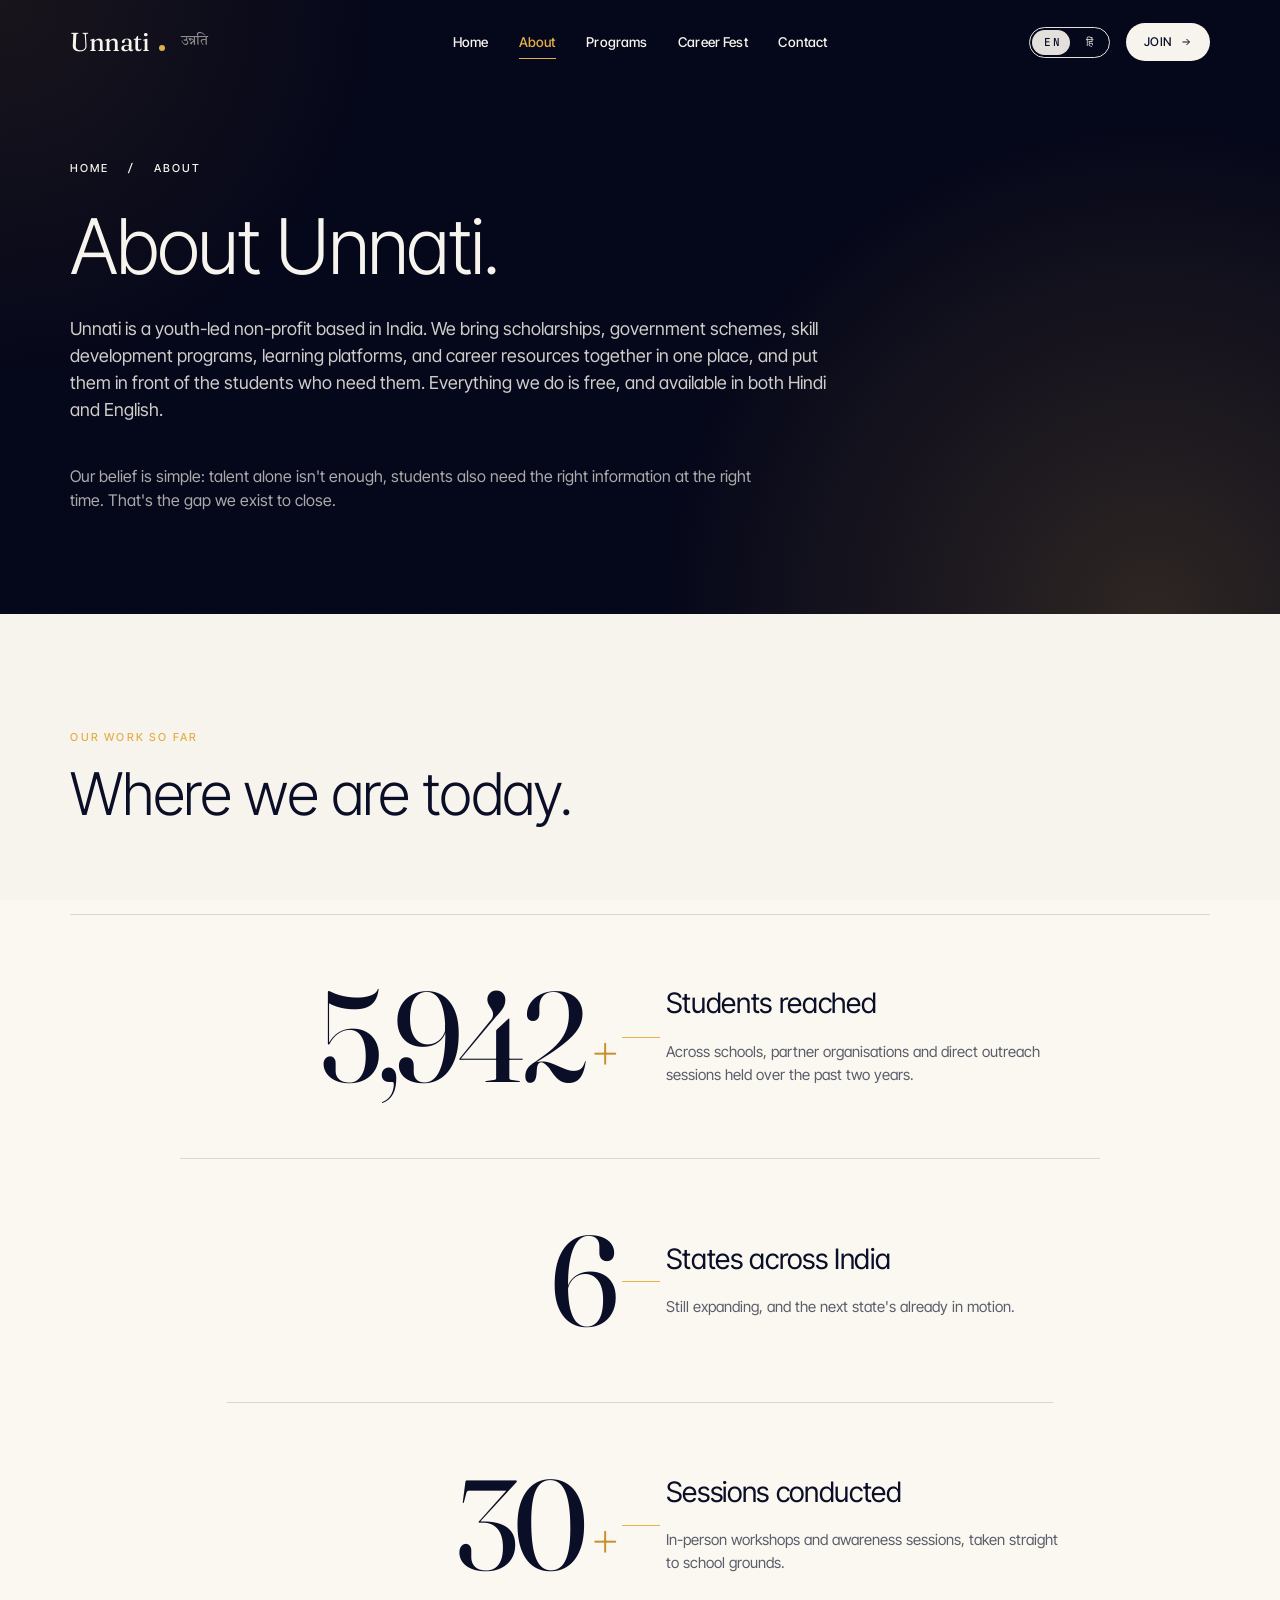
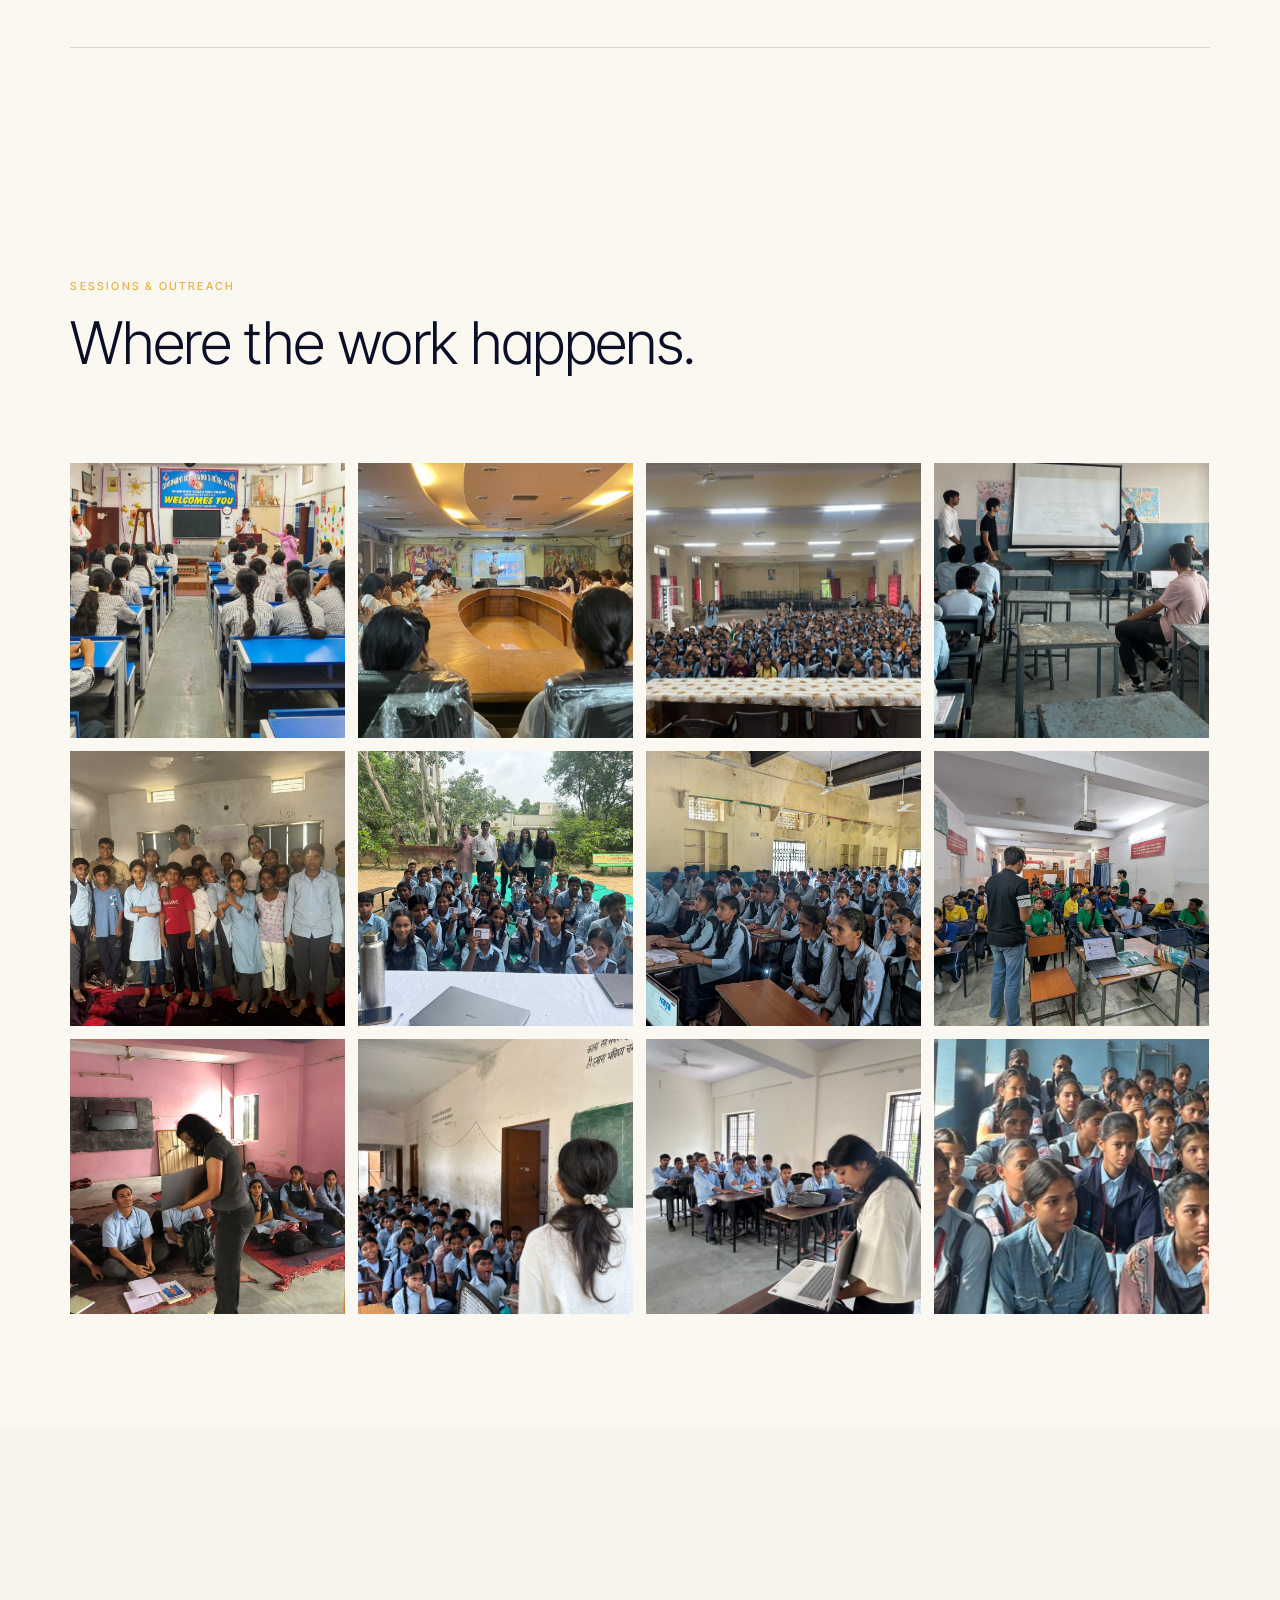
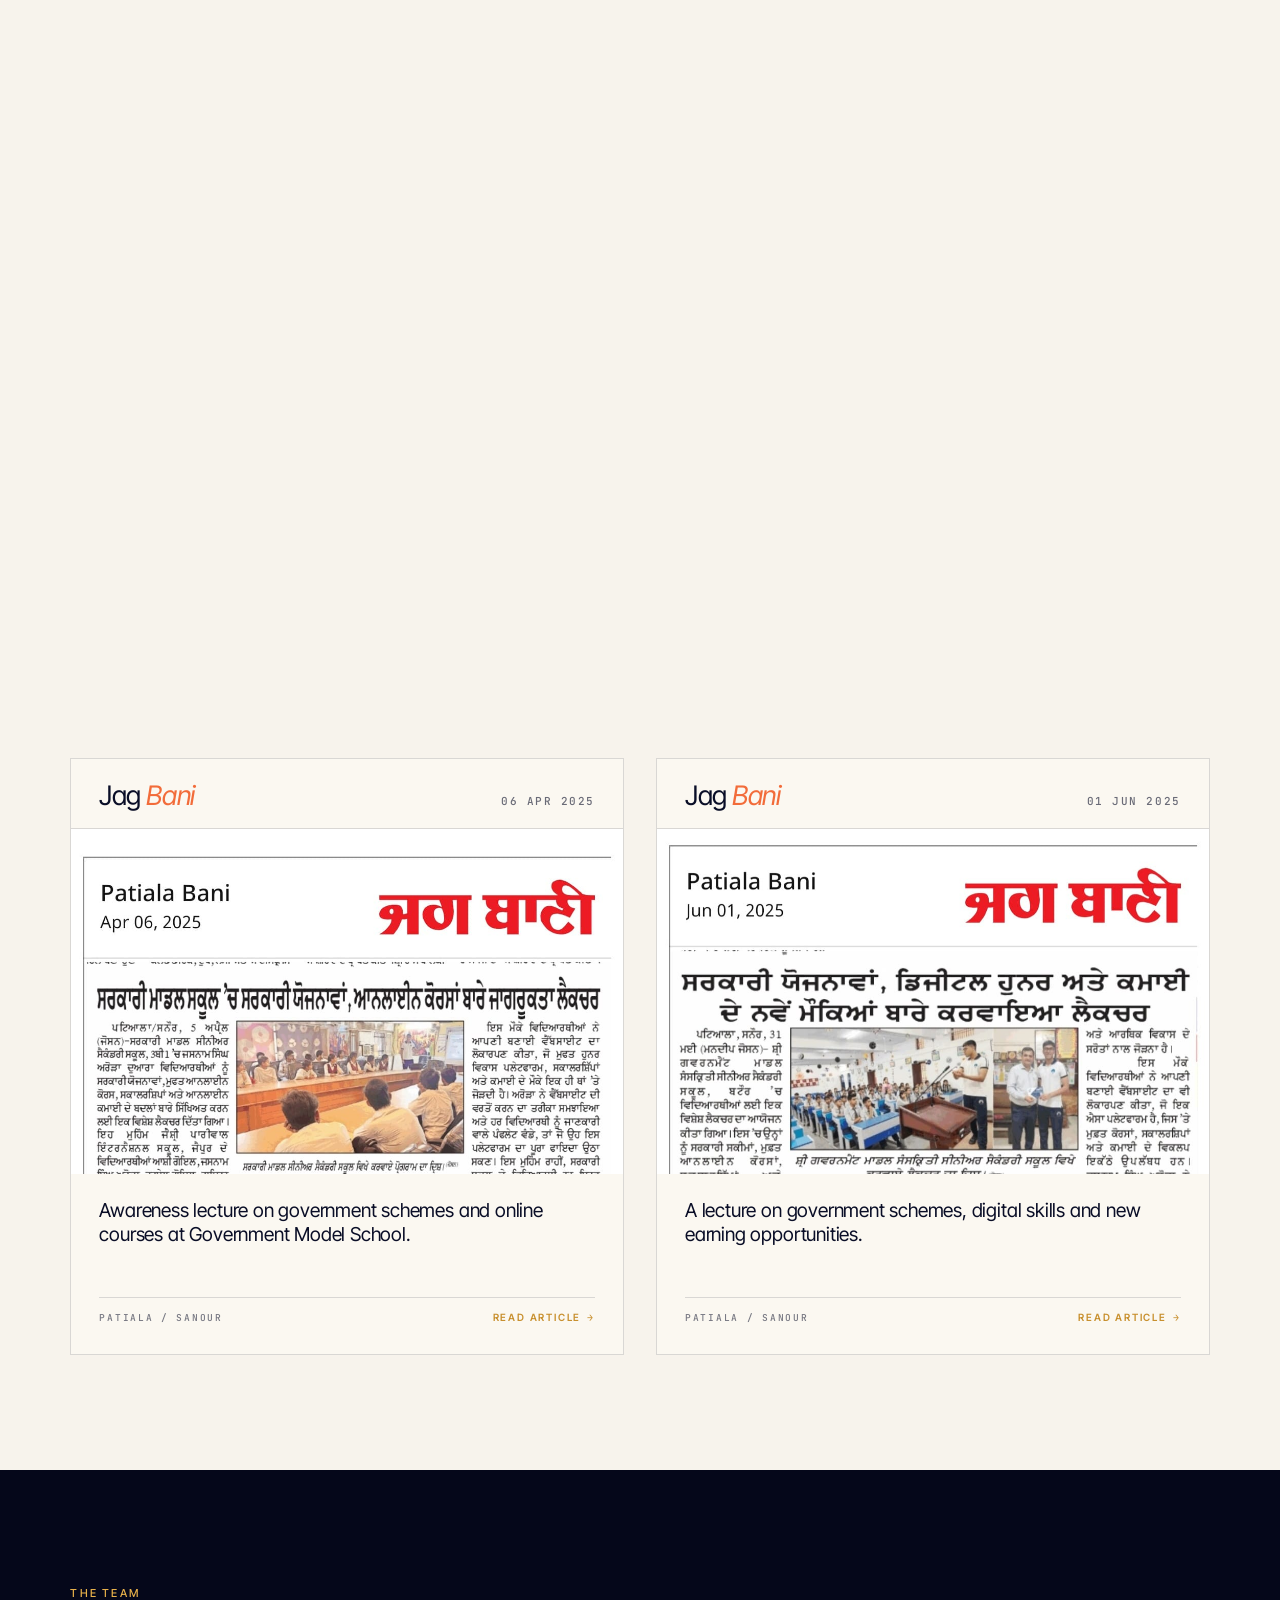
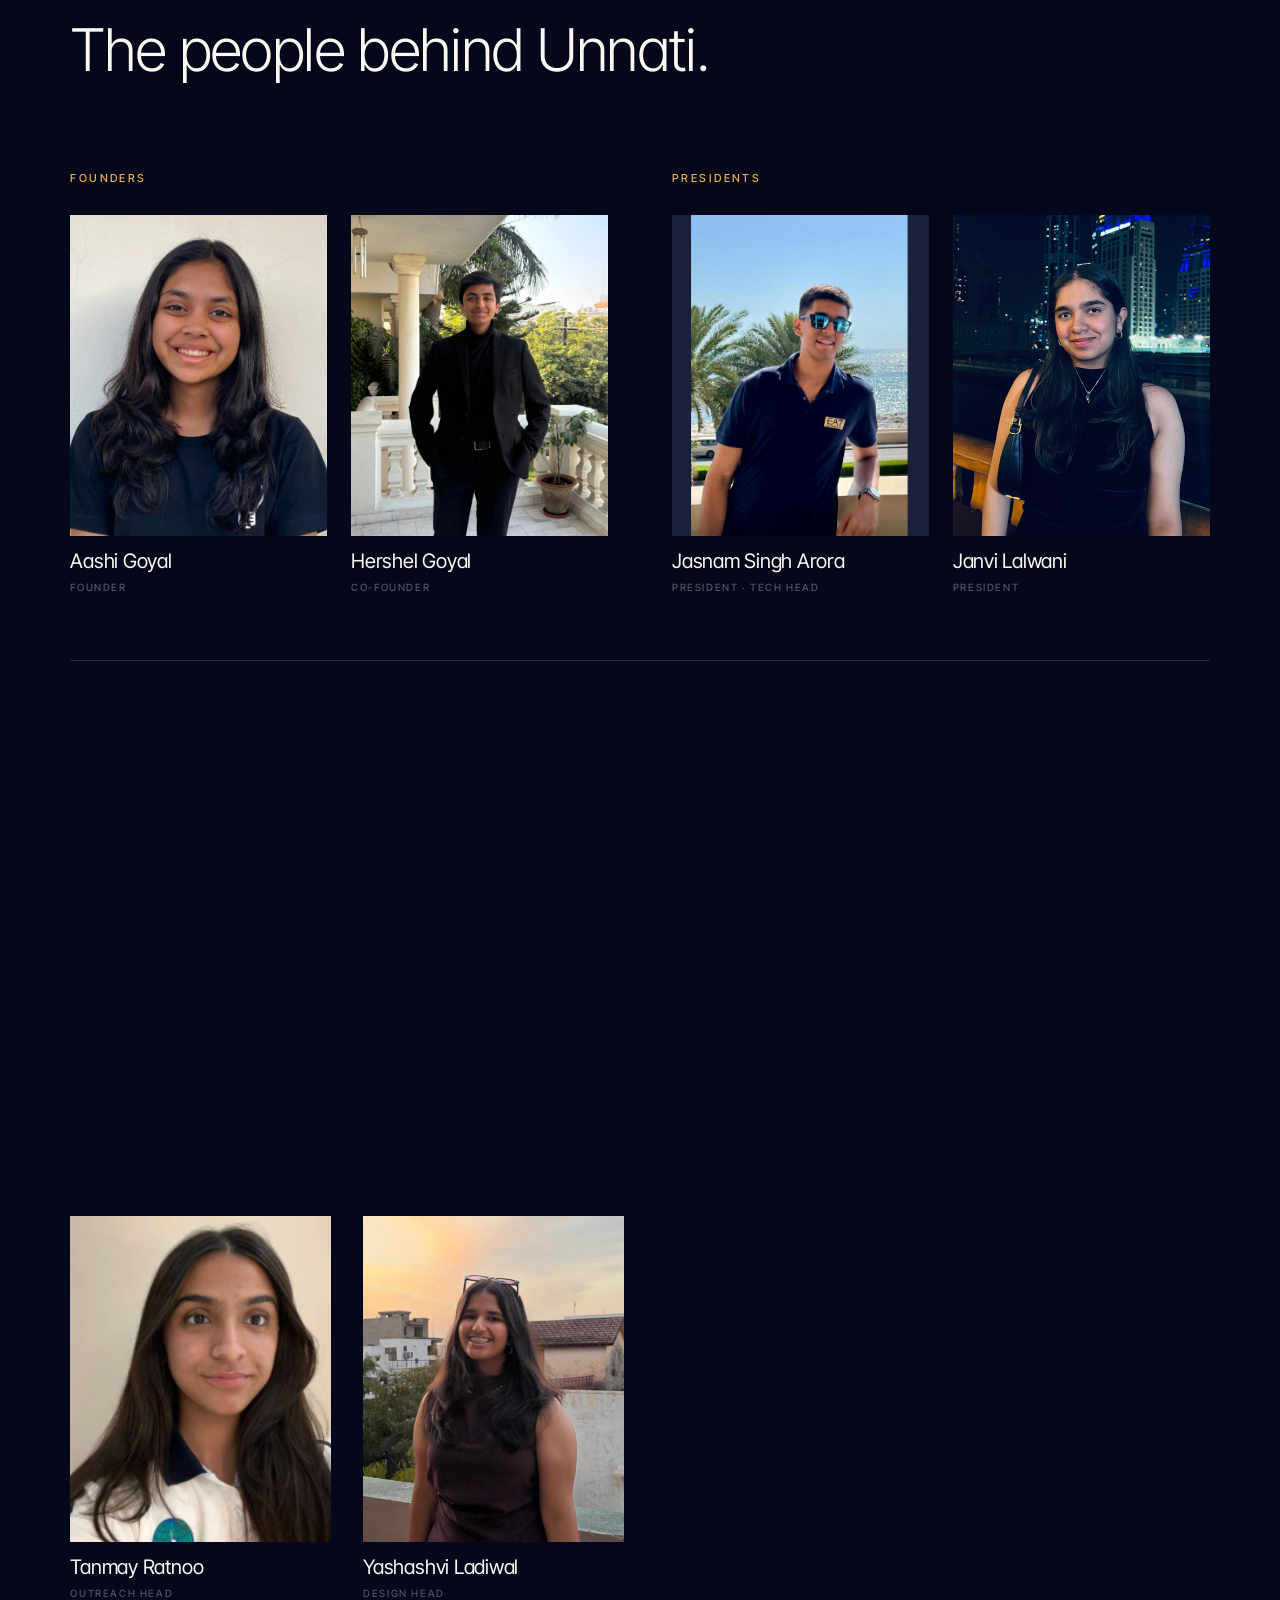
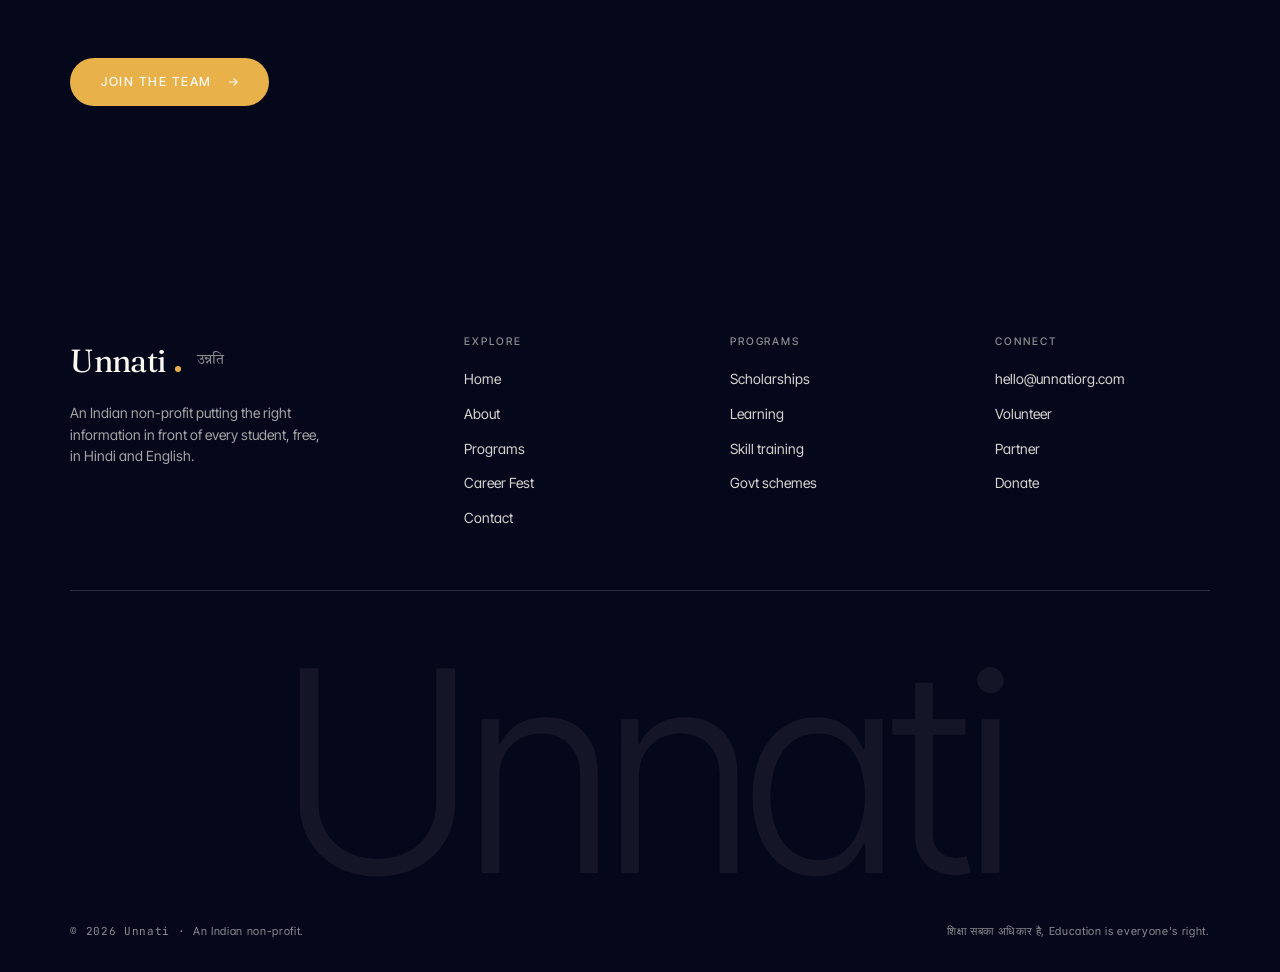
==== commit 5dfbb32c: "Restore original design and keep decorative cleanup minimal" ====
--- a/about.html
+++ b/about.html
@@ -1,745 +1,524 @@
-<!doctype html>
+<!DOCTYPE html>
 <html lang="en">
-  <head>
-    <meta charset="UTF-8" />
-    <meta name="viewport" content="width=device-width, initial-scale=1.0" />
-    <title>About — Unnati · उन्नति</title>
-    <meta name="title-en" content="About — Unnati · उन्नति" />
-    <meta name="title-hi" content="हमारे बारे में — उन्नति" />
-    <meta
-      name="description"
-      content="Unnati is a youth-led Indian non-profit bringing scholarships, schemes, skill programs and career resources to every student — free, in Hindi and English."
-    />
-
-    <link rel="preconnect" href="https://fonts.googleapis.com" />
-    <link rel="preconnect" href="https://fonts.gstatic.com" crossorigin />
-    <link
-      rel="stylesheet"
-      href="https://fonts.googleapis.com/css2?family=Fraunces:ital,opsz,wght@0,9..144,300;0,9..144,400;0,9..144,500;1,9..144,300;1,9..144,400&family=Inter+Tight:wght@400;500;600&family=Tiro+Devanagari+Hindi&family=Hind:wght@400;500;600&display=swap"
-    />
-    <link rel="stylesheet" href="css/style.css?v=18" />
-  </head>
-  <body>
-    <nav class="nav" id="nav">
-      <div class="brand-wrap">
-        <a href="index.html" class="brand">
-          Unnati<span class="brand-dot"></span><span class="brand-hi">उन्नति</span>
+<head>
+  <meta charset="UTF-8" />
+  <meta name="viewport" content="width=device-width, initial-scale=1.0" />
+  <title>About, Unnati · उन्नति</title>
+  <meta name="title-en" content="About, Unnati · उन्नति" />
+  <meta name="title-hi" content="हमारे बारे में, उन्नति" />
+  <meta name="description" content="Unnati is a youth-led Indian non-profit bringing scholarships, schemes, skill programs and career resources to every student, free, in Hindi and English." />
+
+  <link rel="preconnect" href="https://fonts.googleapis.com" />
+  <link rel="preconnect" href="https://fonts.gstatic.com" crossorigin />
+  <link rel="stylesheet" href="https://fonts.googleapis.com/css2?family=Fraunces:ital,opsz,wght@0,9..144,300;0,9..144,400;0,9..144,500;1,9..144,300;1,9..144,400&family=Inter+Tight:wght@400;500;600&family=JetBrains+Mono:wght@400;500&family=Tiro+Devanagari+Hindi&family=Hind:wght@400;500;600&display=swap" />
+  <link rel="stylesheet" href="css/style.css?v=19" />
+</head>
+<body>
+
+  <div class="page-trans" aria-hidden="true">
+    <div class="page-trans-mark">Unnati<span class="dot"></span></div>
+  </div>
+
+  <nav class="nav" id="nav">
+    <div class="brand-wrap">
+      <a href="index.html" class="brand">
+        Unnati<span class="brand-dot"></span><span class="brand-hi">उन्नति</span>
+      </a>
+    </div>
+    <div class="nav-center" id="navCenter">
+      <div class="nav-links">
+        <a href="index.html"><span class="lang-en">Home</span><span class="lang-hi">मुख पृष्ठ</span></a>
+        <a href="about.html" aria-current="page"><span class="lang-en">About</span><span class="lang-hi">हमारे बारे में</span></a>
+        <a href="programs.html"><span class="lang-en">Programs</span><span class="lang-hi">कार्यक्रम</span></a>
+        <a href="career-fest.html"><span class="lang-en">Career Fest</span><span class="lang-hi">करियर फ़ेस्ट</span></a>
+        <a href="contact.html"><span class="lang-en">Contact</span><span class="lang-hi">संपर्क</span></a>
+      </div>
+    </div>
+    <div class="nav-right">
+      <button class="lang-toggle" data-lang-toggle aria-label="Toggle language">
+        <span class="lt-en">EN</span><span class="lt-hi">हिं</span>
+      </button>
+      <a href="contact.html#join" class="nav-cta">
+        <span class="lang-en">Join</span><span class="lang-hi">जुड़ें</span>
+        <svg width="12" height="12" viewBox="0 0 24 24" fill="none" stroke="currentColor" stroke-width="2"><path d="M5 12h14M13 6l6 6-6 6"/></svg>
+      </a>
+      <button class="nav-toggle" aria-label="Menu"><span></span><span></span></button>
+    </div>
+  </nav>
+
+  <header class="page-head">
+    <div class="page-head-inner page-head-wide">
+      <div class="crumb reveal">
+        <a href="index.html"><span class="lang-en">Home</span><span class="lang-hi">मुख पृष्ठ</span></a>
+        &nbsp;/&nbsp;
+        <span class="lang-en">About</span><span class="lang-hi">हमारे बारे में</span>
+      </div>
+
+      <h1 class="h-1 reveal reveal-d1" style="color:var(--paper);">
+        <span class="lang-en">About Unnati.</span>
+        <span class="lang-hi">उन्नति के बारे में।</span>
+      </h1>
+
+      <p class="lede reveal reveal-d2" style="color:rgba(247,243,236,0.85);max-width:78ch;font-size:clamp(17px,1.4vw,22px);">
+        <span class="lang-en">Unnati is a youth-led non-profit based in India. We bring scholarships, government schemes, skill development programs, learning platforms, and career resources together in one place, and put them in front of the students who need them. Everything we do is free, and available in both Hindi and English.</span>
+        <span class="lang-hi">उन्नति भारत में चलने वाला एक युवा-संचालित ग़ैर-लाभकारी संगठन है। हम छात्रवृत्तियाँ, सरकारी योजनाएँ, कौशल विकास कार्यक्रम, सीखने के मंच और करियर के अवसर एक ही जगह लाते हैं, और उन छात्रों तक पहुँचाते हैं जिन्हें इनकी सबसे ज़्यादा ज़रूरत है। हमारी हर सेवा मुफ़्त है, और हिंदी व अंग्रेज़ी दोनों भाषाओं में उपलब्ध है।</span>
+      </p>
+
+      <p class="lede reveal reveal-d3" style="color:rgba(247,243,236,0.7);max-width:78ch;margin-top:8px;font-size:clamp(16px,1.2vw,19px);">
+        <span class="lang-en">Our belief is simple: talent alone isn't enough, students also need the right information at the right time. That's the gap we exist to close.</span>
+        <span class="lang-hi">हमारा विश्वास सीधा है, सिर्फ़ प्रतिभा ही नहीं, सही समय पर सही जानकारी भी ज़रूरी है। यही वो कमी है जिसे भरने के लिए हम मौजूद हैं।</span>
+      </p>
+    </div>
+  </header>
+
+  <section>
+    <div class="container">
+      <div class="chapter-head">
+
+        <div class="chapter-title">
+          <span class="chapter-tag reveal"><span class="lang-en">Our work so far</span><span class="lang-hi">अब तक का काम</span></span>
+          <h2 class="h-2 reveal reveal-d1">
+            <span class="lang-en">Where we are today.</span>
+            <span class="lang-hi">आज हम कहाँ हैं।</span>
+          </h2>
+        </div>
+      </div>
+
+      <div class="impact-row">
+        <div class="impact-cell">
+          <div class="impact-num"><span data-count="6000">0</span><span class="impact-plus">+</span></div>
+          <div class="impact-info">
+
+            <div class="impact-label">
+              <span class="lang-en">Students reached</span>
+              <span class="lang-hi">छात्रों तक पहुँचे</span>
+            </div>
+            <p class="impact-note">
+              <span class="lang-en">Across schools, partner organisations and direct outreach sessions held over the past two years.</span>
+              <span class="lang-hi">पिछले दो वर्षों में विद्यालयों, साझेदार संगठनों और प्रत्यक्ष आउटरीच सत्रों के माध्यम से।</span>
+            </p>
+          </div>
+        </div>
+
+        <div class="impact-cell">
+          <div class="impact-num"><span data-count="6">0</span></div>
+          <div class="impact-info">
+
+            <div class="impact-label">
+              <span class="lang-en">States across India</span>
+              <span class="lang-hi">भारत के राज्य</span>
+            </div>
+            <p class="impact-note">
+              <span class="lang-en">Still expanding, and the next state's already in motion.</span>
+              <span class="lang-hi">अभी और विस्तार जारी है, अगला राज्य रास्ते में है।</span>
+            </p>
+          </div>
+        </div>
+
+        <div class="impact-cell">
+          <div class="impact-num"><span data-count="30">0</span><span class="impact-plus">+</span></div>
+          <div class="impact-info">
+
+            <div class="impact-label">
+              <span class="lang-en">Sessions conducted</span>
+              <span class="lang-hi">आयोजित सत्र</span>
+            </div>
+            <p class="impact-note">
+              <span class="lang-en">In-person workshops and awareness sessions, taken straight to school grounds.</span>
+              <span class="lang-hi">ज़मीनी स्तर पर आयोजित प्रत्यक्ष कार्यशालाएँ और जागरूकता सत्र।</span>
+            </p>
+          </div>
+        </div>
+      </div>
+    </div>
+  </section>
+
+  <section>
+    <div class="container">
+      <div class="chapter-head">
+
+        <div class="chapter-title">
+          <span class="chapter-tag reveal"><span class="lang-en">Sessions &amp; outreach</span><span class="lang-hi">सत्र एवं आउटरीच</span></span>
+          <h2 class="h-2 reveal reveal-d1">
+            <span class="lang-en">Where the work happens.</span>
+            <span class="lang-hi">जहाँ काम होता है।</span>
+          </h2>
+        </div>
+      </div>
+
+      <div class="gallery">
+        <div class="gallery-cell"><img src="images/session-2.jpg"  alt="Unnati session" loading="lazy" /></div>
+        <div class="gallery-cell"><img src="images/session-3.jpg"  alt="Unnati session" loading="lazy" /></div>
+        <div class="gallery-cell"><img src="images/session-4.jpg"  alt="Unnati session" loading="lazy" /></div>
+        <div class="gallery-cell"><img src="images/session-11.jpg" alt="Unnati session" loading="lazy" /></div>
+        <div class="gallery-cell"><img src="images/session-5.jpg"  alt="Unnati session" loading="lazy" /></div>
+        <div class="gallery-cell"><img src="images/session-6.jpg"  alt="Unnati session" loading="lazy" /></div>
+        <div class="gallery-cell"><img src="images/session-7.jpg"  alt="Unnati session" loading="lazy" /></div>
+        <div class="gallery-cell"><img src="images/session-13.jpg" alt="Unnati session" loading="lazy" /></div>
+        <div class="gallery-cell"><img src="images/session-8.jpg"  alt="Unnati session" loading="lazy" /></div>
+        <div class="gallery-cell"><img src="images/session-9.jpg"  alt="Unnati session" loading="lazy" /></div>
+        <div class="gallery-cell"><img src="images/session-10.jpg" alt="Unnati session" loading="lazy" /></div>
+        <div class="gallery-cell"><img src="images/session-14.jpg" alt="Unnati session" loading="lazy" /></div>
+      </div>
+    </div>
+  </section>
+
+  <section class="section-cream">
+    <div class="container">
+      <div class="chapter-head">
+
+        <div class="chapter-title">
+          <span class="chapter-tag reveal"><span class="lang-en">In the news</span><span class="lang-hi">समाचारों में</span></span>
+          <h2 class="h-2 reveal reveal-d1">
+            <span class="lang-en">Press coverage of our work.</span>
+            <span class="lang-hi">हमारे काम की मीडिया कवरेज।</span>
+          </h2>
+        </div>
+      </div>
+
+      <div class="press-grid">
+
+        <a class="press-article reveal" href="images/session-1.jpg" target="_blank" rel="noopener">
+          <div class="press-masthead">
+            <div class="press-pub-name">
+              <span class="lang-en">Samachar <em>Jagat</em></span>
+              <span class="lang-hi">समाचार <em>जगत</em></span>
+            </div>
+            <div class="press-masthead-meta">
+
+              <span class="press-pub-date">19 Sep 2025</span>
+            </div>
+          </div>
+          <div class="press-article-img">
+            <img src="images/session-1.jpg" alt="Samachar Jagat article on Unnati" loading="lazy" />
+          </div>
+          <div class="press-article-body">
+            <h4 class="press-article-headline">
+              <span class="lang-en">Youth launch the &lsquo;Unnati&rsquo; initiative, over 30 sessions conducted.</span>
+              <span class="lang-hi">युवाओं ने मिलकर शुरू की &lsquo;उन्नति&rsquo; की पहल, अब तक 30 से अधिक सत्र आयोजित।</span>
+            </h4>
+            <div class="press-article-footer">
+              <span class="press-article-tag">Jaipur</span>
+              <span class="press-article-link">
+                <span class="lang-en">Read article</span><span class="lang-hi">लेख पढ़ें</span>
+              </span>
+            </div>
+          </div>
         </a>
-      </div>
-      <div class="nav-center" id="navCenter">
-        <div class="nav-links">
-          <a href="index.html"
-            ><span class="lang-en">Home</span><span class="lang-hi">मुख पृष्ठ</span></a
-          >
-          <a href="about.html" aria-current="page"
-            ><span class="lang-en">About</span><span class="lang-hi">हमारे बारे में</span></a
-          >
-          <a href="programs.html"
-            ><span class="lang-en">Programs</span><span class="lang-hi">कार्यक्रम</span></a
-          >
-          <a href="career-fest.html"
-            ><span class="lang-en">Career Fest</span><span class="lang-hi">करियर फ़ेस्ट</span></a
-          >
-          <a href="contact.html"
-            ><span class="lang-en">Contact</span><span class="lang-hi">संपर्क</span></a
-          >
-        </div>
-      </div>
-      <div class="nav-right">
-        <button class="lang-toggle" data-lang-toggle aria-label="Toggle language">
-          <span class="lt-en">EN</span><span class="lt-hi">हिं</span>
-        </button>
-        <a href="contact.html#join" class="nav-cta">
-          <span class="lang-en">Join</span><span class="lang-hi">जुड़ें</span>
-          <svg
-            width="12"
-            height="12"
-            viewBox="0 0 24 24"
-            fill="none"
-            stroke="currentColor"
-            stroke-width="2"
-          >
-            <path d="M5 12h14M13 6l6 6-6 6" />
-          </svg>
+
+        <a class="press-article reveal reveal-d1" href="images/activity-1.jpg" target="_blank" rel="noopener">
+          <div class="press-masthead">
+            <div class="press-pub-name">
+              <span class="lang-en">Patiala <em>Kesari</em></span>
+              <span class="lang-hi">पटियाला <em>केसरी</em></span>
+            </div>
+            <div class="press-masthead-meta">
+
+              <span class="press-pub-date">09 Apr 2025</span>
+            </div>
+          </div>
+          <div class="press-article-img">
+            <img src="images/activity-1.jpg" alt="Patiala Kesari article on Unnati" loading="lazy" />
+          </div>
+          <div class="press-article-body">
+            <h4 class="press-article-headline">
+              <span class="lang-en">An awareness lecture on government schemes and online courses.</span>
+              <span class="lang-hi">सरकारी योजनाओं, ऑनलाइन कोर्सेज़ बारे करवाया जागरूकता लेक्चर।</span>
+            </h4>
+            <div class="press-article-footer">
+              <span class="press-article-tag">Patiala</span>
+              <span class="press-article-link">
+                <span class="lang-en">Read article</span><span class="lang-hi">लेख पढ़ें</span>
+              </span>
+            </div>
+          </div>
         </a>
-        <button class="nav-toggle" aria-label="Menu"><span></span><span></span></button>
-      </div>
-    </nav>
-    <header class="page-head">
-      <div class="page-head-inner page-head-wide">
-        <div class="crumb reveal">
-          <a href="index.html"
-            ><span class="lang-en">Home</span><span class="lang-hi">मुख पृष्ठ</span></a
-          >
-          &nbsp;/&nbsp;
-          <span class="lang-en">About</span><span class="lang-hi">हमारे बारे में</span>
-        </div>
-
-        <h1 class="h-1 reveal reveal-d1" style="color: var(--paper)">
-          <span class="lang-en">About Unnati.</span>
-          <span class="lang-hi">उन्नति के बारे में।</span>
-        </h1>
-
-        <p
-          class="lede reveal reveal-d2"
-          style="
-            color: rgba(247, 243, 236, 0.85);
-            max-width: 78ch;
-            font-size: clamp(17px, 1.4vw, 22px);
-          "
-        >
-          <span class="lang-en"
-            >Unnati is a youth-led non-profit based in India. We bring scholarships, government
-            schemes, skill development programs, learning platforms, and career resources together
-            in one place — and put them in front of the students who need them. Everything we do is
-            free, and available in both Hindi and English.</span
-          >
-          <span class="lang-hi"
-            >उन्नति भारत में चलने वाला एक युवा-संचालित ग़ैर-लाभकारी संगठन है। हम छात्रवृत्तियाँ,
-            सरकारी योजनाएँ, कौशल विकास कार्यक्रम, सीखने के मंच और करियर के अवसर एक ही जगह लाते हैं —
-            और उन छात्रों तक पहुँचाते हैं जिन्हें इनकी सबसे ज़्यादा ज़रूरत है। हमारी हर सेवा मुफ़्त
-            है, और हिंदी व अंग्रेज़ी दोनों भाषाओं में उपलब्ध है।</span
-          >
-        </p>
-
-        <p
-          class="lede reveal reveal-d3"
-          style="
-            color: rgba(247, 243, 236, 0.7);
-            max-width: 78ch;
-            margin-top: 8px;
-            font-size: clamp(16px, 1.2vw, 19px);
-          "
-        >
-          <span class="lang-en"
-            >Students often miss opportunities because they hear about them too late. We share
-            information online and through sessions in schools.</span
-          >
-          <span class="lang-hi"
-            >कई छात्र अवसरों के बारे में देर से जान पाते हैं। हम वेबसाइट और विद्यालयों में सत्रों के
-            ज़रिए उन तक जानकारी पहुँचाते हैं।</span
-          >
-        </p>
-      </div>
-    </header>
-    <section>
-      <div class="container">
-        <div class="chapter-head">
-          <div class="chapter-title">
-            <span class="chapter-tag reveal"
-              ><span class="lang-en">Our work so far</span
-              ><span class="lang-hi">अब तक का काम</span></span
-            >
-            <h2 class="h-2 reveal reveal-d1">
-              <span class="lang-en">Where we are today.</span>
-              <span class="lang-hi">आज हम कहाँ हैं।</span>
-            </h2>
-          </div>
-        </div>
-
-        <div class="impact-row">
-          <div class="impact-cell">
-            <div class="impact-num">
-              <span data-count="6000">0</span><span class="impact-plus">+</span>
-            </div>
-            <div class="impact-info">
-              <div class="impact-label">
-                <span class="lang-en">Students reached</span>
-                <span class="lang-hi">छात्रों तक पहुँचे</span>
+
+        <a class="press-article reveal reveal-d2" href="images/PHOTO-2025-04-06-12-08-51.jpg" target="_blank" rel="noopener">
+          <div class="press-masthead">
+            <div class="press-pub-name">
+              <span class="lang-en">Jag <em>Bani</em></span>
+              <span class="lang-hi">ਜਗ <em>ਬਾਣੀ</em></span>
+            </div>
+            <div class="press-masthead-meta">
+
+              <span class="press-pub-date">06 Apr 2025</span>
+            </div>
+          </div>
+          <div class="press-article-img">
+            <img src="images/PHOTO-2025-04-06-12-08-51.jpg" alt="Jag Bani article on Unnati awareness lecture" loading="lazy" />
+          </div>
+          <div class="press-article-body">
+            <h4 class="press-article-headline">
+              <span class="lang-en">Awareness lecture on government schemes and online courses at Government Model School.</span>
+              <span class="lang-hi">ਸਰਕਾਰੀ ਮਾਡਲ ਸਕੂਲ &lsquo;ਚ ਸਰਕਾਰੀ ਯੋਜਨਾਵਾਂ, ਆਨਲਾਈਨ ਕੋਰਸਾਂ ਬਾਰੇ ਜਾਗਰੂਕਤਾ ਲੈਕਚਰ।</span>
+            </h4>
+            <div class="press-article-footer">
+              <span class="press-article-tag">Patiala / Sanour</span>
+              <span class="press-article-link">
+                <span class="lang-en">Read article</span><span class="lang-hi">लेख पढ़ें</span>
+              </span>
+            </div>
+          </div>
+        </a>
+
+        <a class="press-article reveal reveal-d3" href="images/activity-3.jpg" target="_blank" rel="noopener">
+          <div class="press-masthead">
+            <div class="press-pub-name">
+              <span class="lang-en">Jag <em>Bani</em></span>
+              <span class="lang-hi">ਜਗ <em>ਬਾਣੀ</em></span>
+            </div>
+            <div class="press-masthead-meta">
+
+              <span class="press-pub-date">01 Jun 2025</span>
+            </div>
+          </div>
+          <div class="press-article-img">
+            <img src="images/activity-3.jpg" alt="Jag Bani article on Unnati" loading="lazy" />
+          </div>
+          <div class="press-article-body">
+            <h4 class="press-article-headline">
+              <span class="lang-en">A lecture on government schemes, digital skills and new earning opportunities.</span>
+              <span class="lang-hi">ਸਰਕਾਰੀ ਯੋਜਨਾਵਾਂ, ਡਿਜੀਟਲ ਹੁਨਰ ਅਤੇ ਕਮਾਈ ਦੇ ਨਵੇਂ ਮੌਕਿਆਂ ਬਾਰੇ ਕਰਵਾਇਆ ਲੈਕਚਰ।</span>
+            </h4>
+            <div class="press-article-footer">
+              <span class="press-article-tag">Patiala / Sanour</span>
+              <span class="press-article-link">
+                <span class="lang-en">Read article</span><span class="lang-hi">लेख पढ़ें</span>
+              </span>
+            </div>
+          </div>
+        </a>
+
+      </div>
+    </div>
+  </section>
+
+  <section class="section-dark">
+    <div class="container">
+      <div class="chapter-head">
+
+        <div class="chapter-title">
+          <span class="chapter-tag reveal"><span class="lang-en">The team</span><span class="lang-hi">हमारी टीम</span></span>
+          <h2 class="h-2 reveal reveal-d1" style="color:var(--paper);">
+            <span class="lang-en">The people behind Unnati.</span>
+            <span class="lang-hi">उन्नति के पीछे की टीम।</span>
+          </h2>
+        </div>
+      </div>
+
+      <div class="team-top reveal">
+        <div class="team-top-group">
+          <div class="chapter-tag"><span class="lang-en">Founders</span><span class="lang-hi">संस्थापक</span></div>
+          <div class="team-pair">
+            <div class="member">
+              <div class="member-photo"><img src="images/team-aashi.jpg" alt="Aashi Goyal" loading="lazy" /></div>
+              <div class="member-info">
+                <div class="member-name" style="color:var(--paper);">
+                  <span class="lang-en">Aashi Goyal</span>
+                  <span class="lang-hi">आशी गोयल</span>
+                </div>
+                <div class="member-role" style="color:rgba(247,243,236,0.6);">
+                  <span class="lang-en">Founder</span>
+                  <span class="lang-hi">संस्थापक</span>
+                </div>
               </div>
-              <p class="impact-note">
-                <span class="lang-en"
-                  >Across schools, partner organisations and direct outreach sessions held over the
-                  past two years.</span
-                >
-                <span class="lang-hi"
-                  >पिछले दो वर्षों में विद्यालयों, साझेदार संगठनों और प्रत्यक्ष आउटरीच सत्रों के
-                  माध्यम से।</span
-                >
-              </p>
-            </div>
-          </div>
-
-          <div class="impact-cell">
-            <div class="impact-num"><span data-count="6">0</span></div>
-            <div class="impact-info">
-              <div class="impact-label">
-                <span class="lang-en">States across India</span>
-                <span class="lang-hi">भारत के राज्य</span>
+            </div>
+            <div class="member">
+              <div class="member-photo"><img src="images/team-hershel.jpg" alt="Hershel Goyal" loading="lazy" /></div>
+              <div class="member-info">
+                <div class="member-name" style="color:var(--paper);">
+                  <span class="lang-en">Hershel Goyal</span>
+                  <span class="lang-hi">हर्शल गोयल</span>
+                </div>
+                <div class="member-role" style="color:rgba(247,243,236,0.6);">
+                  <span class="lang-en">Co-Founder</span>
+                  <span class="lang-hi">सह-संस्थापक</span>
+                </div>
               </div>
-              <p class="impact-note">
-                <span class="lang-en"
-                  >Our team works with schools and partner organisations in six states.</span
-                >
-                <span class="lang-hi"
-                  >हमारी टीम छह राज्यों में विद्यालयों और साझेदार संगठनों के साथ काम करती है।</span
-                >
-              </p>
-            </div>
-          </div>
-
-          <div class="impact-cell">
-            <div class="impact-num">
-              <span data-count="30">0</span><span class="impact-plus">+</span>
-            </div>
-            <div class="impact-info">
-              <div class="impact-label">
-                <span class="lang-en">Sessions conducted</span>
-                <span class="lang-hi">आयोजित सत्र</span>
+            </div>
+          </div>
+        </div>
+
+        <div class="team-top-group">
+          <div class="chapter-tag"><span class="lang-en">Presidents</span><span class="lang-hi">अध्यक्ष</span></div>
+          <div class="team-pair">
+            <div class="member">
+              <div class="member-photo"><img src="images/team-jasnam.png" alt="Jasnam Singh Arora" loading="lazy" /></div>
+              <div class="member-info">
+                <div class="member-name" style="color:var(--paper);">
+                  <span class="lang-en">Jasnam Singh Arora</span>
+                  <span class="lang-hi">जसनम सिंह अरोड़ा</span>
+                </div>
+                <div class="member-role" style="color:rgba(247,243,236,0.6);">
+                  <span class="lang-en">President · Tech Head</span>
+                  <span class="lang-hi">अध्यक्ष · तकनीकी प्रमुख</span>
+                </div>
               </div>
-              <p class="impact-note">
-                <span class="lang-en"
-                  >In-person workshops and awareness sessions, taken straight to school
-                  grounds.</span
-                >
-                <span class="lang-hi"
-                  >ज़मीनी स्तर पर आयोजित प्रत्यक्ष कार्यशालाएँ और जागरूकता सत्र।</span
-                >
-              </p>
-            </div>
-          </div>
-        </div>
-      </div>
-    </section>
-    <section>
-      <div class="container">
-        <div class="chapter-head">
-          <div class="chapter-title">
-            <span class="chapter-tag reveal"
-              ><span class="lang-en">Sessions &amp; outreach</span
-              ><span class="lang-hi">सत्र एवं आउटरीच</span></span
-            >
-            <h2 class="h-2 reveal reveal-d1">
-              <span class="lang-en">Where the work happens.</span>
-              <span class="lang-hi">जहाँ काम होता है।</span>
-            </h2>
-          </div>
-        </div>
-        <div class="gallery">
-          <div class="gallery-cell">
-            <img src="images/session-2.jpg" alt="Unnati session" loading="lazy" />
-          </div>
-          <div class="gallery-cell">
-            <img src="images/session-3.jpg" alt="Unnati session" loading="lazy" />
-          </div>
-          <div class="gallery-cell">
-            <img src="images/session-4.jpg" alt="Unnati session" loading="lazy" />
-          </div>
-          <div class="gallery-cell">
-            <img src="images/session-11.jpg" alt="Unnati session" loading="lazy" />
-          </div>
-          <div class="gallery-cell">
-            <img src="images/session-5.jpg" alt="Unnati session" loading="lazy" />
-          </div>
-          <div class="gallery-cell">
-            <img src="images/session-6.jpg" alt="Unnati session" loading="lazy" />
-          </div>
-          <div class="gallery-cell">
-            <img src="images/session-7.jpg" alt="Unnati session" loading="lazy" />
-          </div>
-          <div class="gallery-cell">
-            <img src="images/session-13.jpg" alt="Unnati session" loading="lazy" />
-          </div>
-          <div class="gallery-cell">
-            <img src="images/session-8.jpg" alt="Unnati session" loading="lazy" />
-          </div>
-          <div class="gallery-cell">
-            <img src="images/session-9.jpg" alt="Unnati session" loading="lazy" />
-          </div>
-          <div class="gallery-cell">
-            <img src="images/session-10.jpg" alt="Unnati session" loading="lazy" />
-          </div>
-          <div class="gallery-cell">
-            <img src="images/session-14.jpg" alt="Unnati session" loading="lazy" />
-          </div>
-        </div>
-      </div>
-    </section>
-    <section class="section-cream">
-      <div class="container">
-        <div class="chapter-head">
-          <div class="chapter-title">
-            <span class="chapter-tag reveal"
-              ><span class="lang-en">In the news</span
-              ><span class="lang-hi">समाचारों में</span></span
-            >
-            <h2 class="h-2 reveal reveal-d1">
-              <span class="lang-en">Press coverage of our work.</span>
-              <span class="lang-hi">हमारे काम की मीडिया कवरेज।</span>
-            </h2>
-          </div>
-        </div>
-        <div class="press-grid">
-          <a
-            class="press-article reveal"
-            href="images/session-1.jpg"
-            target="_blank"
-            rel="noopener"
-          >
-            <div class="press-masthead">
-              <div class="press-pub-name">
-                <span class="lang-en">Samachar <em>Jagat</em></span>
-                <span class="lang-hi">समाचार <em>जगत</em></span>
+            </div>
+            <div class="member">
+              <div class="member-photo"><img src="images/janvi.jpeg" alt="Janvi Lalwani" loading="lazy" /></div>
+              <div class="member-info">
+                <div class="member-name" style="color:var(--paper);">
+                  <span class="lang-en">Janvi Lalwani</span>
+                  <span class="lang-hi">जान्वी लालवानी</span>
+                </div>
+                <div class="member-role" style="color:rgba(247,243,236,0.6);">
+                  <span class="lang-en">President</span>
+                  <span class="lang-hi">अध्यक्ष</span>
+                </div>
               </div>
-              <div class="press-masthead-meta">
-                <span class="press-pub-date">19 Sep 2025</span>
-              </div>
-            </div>
-            <div class="press-article-img">
-              <img
-                src="images/session-1.jpg"
-                alt="Samachar Jagat article on Unnati"
-                loading="lazy"
-              />
-            </div>
-            <div class="press-article-body">
-              <h4 class="press-article-headline">
-                <span class="lang-en"
-                  >Youth launch the &lsquo;Unnati&rsquo; initiative — over 30 sessions
-                  conducted.</span
-                >
-                <span class="lang-hi"
-                  >युवाओं ने मिलकर शुरू की &lsquo;उन्नति&rsquo; की पहल — अब तक 30 से अधिक सत्र
-                  आयोजित।</span
-                >
-              </h4>
-              <div class="press-article-footer">
-                <span class="press-article-tag">Jaipur</span>
-                <span class="press-article-link">
-                  <span class="lang-en">Read article</span><span class="lang-hi">लेख पढ़ें</span>
-                </span>
-              </div>
-            </div>
-          </a>
-          <a
-            class="press-article reveal reveal-d1"
-            href="images/activity-1.jpg"
-            target="_blank"
-            rel="noopener"
-          >
-            <div class="press-masthead">
-              <div class="press-pub-name">
-                <span class="lang-en">Patiala <em>Kesari</em></span>
-                <span class="lang-hi">पटियाला <em>केसरी</em></span>
-              </div>
-              <div class="press-masthead-meta">
-                <span class="press-pub-date">09 Apr 2025</span>
-              </div>
-            </div>
-            <div class="press-article-img">
-              <img
-                src="images/activity-1.jpg"
-                alt="Patiala Kesari article on Unnati"
-                loading="lazy"
-              />
-            </div>
-            <div class="press-article-body">
-              <h4 class="press-article-headline">
-                <span class="lang-en"
-                  >An awareness lecture on government schemes and online courses.</span
-                >
-                <span class="lang-hi"
-                  >सरकारी योजनाओं, ऑनलाइन कोर्सेज़ बारे करवाया जागरूकता लेक्चर।</span
-                >
-              </h4>
-              <div class="press-article-footer">
-                <span class="press-article-tag">Patiala</span>
-                <span class="press-article-link">
-                  <span class="lang-en">Read article</span><span class="lang-hi">लेख पढ़ें</span>
-                </span>
-              </div>
-            </div>
-          </a>
-          <a
-            class="press-article reveal reveal-d2"
-            href="images/PHOTO-2025-04-06-12-08-51.jpg"
-            target="_blank"
-            rel="noopener"
-          >
-            <div class="press-masthead">
-              <div class="press-pub-name">
-                <span class="lang-en">Jag <em>Bani</em></span>
-                <span class="lang-hi">ਜਗ <em>ਬਾਣੀ</em></span>
-              </div>
-              <div class="press-masthead-meta">
-                <span class="press-pub-date">06 Apr 2025</span>
-              </div>
-            </div>
-            <div class="press-article-img">
-              <img
-                src="images/PHOTO-2025-04-06-12-08-51.jpg"
-                alt="Jag Bani article on Unnati awareness lecture"
-                loading="lazy"
-              />
-            </div>
-            <div class="press-article-body">
-              <h4 class="press-article-headline">
-                <span class="lang-en"
-                  >Awareness lecture on government schemes and online courses at Government Model
-                  School.</span
-                >
-                <span class="lang-hi"
-                  >ਸਰਕਾਰੀ ਮਾਡਲ ਸਕੂਲ &lsquo;ਚ ਸਰਕਾਰੀ ਯੋਜਨਾਵਾਂ, ਆਨਲਾਈਨ ਕੋਰਸਾਂ ਬਾਰੇ ਜਾਗਰੂਕਤਾ
-                  ਲੈਕਚਰ।</span
-                >
-              </h4>
-              <div class="press-article-footer">
-                <span class="press-article-tag">Patiala / Sanour</span>
-                <span class="press-article-link">
-                  <span class="lang-en">Read article</span><span class="lang-hi">लेख पढ़ें</span>
-                </span>
-              </div>
-            </div>
-          </a>
-          <a
-            class="press-article reveal reveal-d3"
-            href="images/activity-3.jpg"
-            target="_blank"
-            rel="noopener"
-          >
-            <div class="press-masthead">
-              <div class="press-pub-name">
-                <span class="lang-en">Jag <em>Bani</em></span>
-                <span class="lang-hi">ਜਗ <em>ਬਾਣੀ</em></span>
-              </div>
-              <div class="press-masthead-meta">
-                <span class="press-pub-date">01 Jun 2025</span>
-              </div>
-            </div>
-            <div class="press-article-img">
-              <img src="images/activity-3.jpg" alt="Jag Bani article on Unnati" loading="lazy" />
-            </div>
-            <div class="press-article-body">
-              <h4 class="press-article-headline">
-                <span class="lang-en"
-                  >A lecture on government schemes, digital skills and new earning
-                  opportunities.</span
-                >
-                <span class="lang-hi"
-                  >ਸਰਕਾਰੀ ਯੋਜਨਾਵਾਂ, ਡਿਜੀਟਲ ਹੁਨਰ ਅਤੇ ਕਮਾਈ ਦੇ ਨਵੇਂ ਮੌਕਿਆਂ ਬਾਰੇ ਕਰਵਾਇਆ ਲੈਕਚਰ।</span
-                >
-              </h4>
-              <div class="press-article-footer">
-                <span class="press-article-tag">Patiala / Sanour</span>
-                <span class="press-article-link">
-                  <span class="lang-en">Read article</span><span class="lang-hi">लेख पढ़ें</span>
-                </span>
-              </div>
-            </div>
-          </a>
-        </div>
-      </div>
-    </section>
-    <section class="section-dark">
-      <div class="container">
-        <div class="chapter-head">
-          <div class="chapter-title">
-            <span class="chapter-tag reveal"
-              ><span class="lang-en">The team</span><span class="lang-hi">हमारी टीम</span></span
-            >
-            <h2 class="h-2 reveal reveal-d1" style="color: var(--paper)">
-              <span class="lang-en">The people behind Unnati.</span>
-              <span class="lang-hi">उन्नति के पीछे की टीम।</span>
-            </h2>
-          </div>
-        </div>
-        <div class="team-top reveal">
-          <div class="team-top-group">
-            <div class="chapter-tag">
-              <span class="lang-en">Founders</span><span class="lang-hi">संस्थापक</span>
-            </div>
-            <div class="team-pair">
-              <div class="member">
-                <div class="member-photo">
-                  <img src="images/team-aashi.jpg" alt="Aashi Goyal" loading="lazy" />
-                </div>
-                <div class="member-info">
-                  <div class="member-name" style="color: var(--paper)">
-                    <span class="lang-en">Aashi Goyal</span>
-                    <span class="lang-hi">आशी गोयल</span>
-                  </div>
-                  <div class="member-role" style="color: rgba(247, 243, 236, 0.6)">
-                    <span class="lang-en">Founder</span>
-                    <span class="lang-hi">संस्थापक</span>
-                  </div>
-                </div>
-              </div>
-              <div class="member">
-                <div class="member-photo">
-                  <img src="images/team-hershel.jpg" alt="Hershel Goyal" loading="lazy" />
-                </div>
-                <div class="member-info">
-                  <div class="member-name" style="color: var(--paper)">
-                    <span class="lang-en">Hershel Goyal</span>
-                    <span class="lang-hi">हर्शल गोयल</span>
-                  </div>
-                  <div class="member-role" style="color: rgba(247, 243, 236, 0.6)">
-                    <span class="lang-en">Co-Founder</span>
-                    <span class="lang-hi">सह-संस्थापक</span>
-                  </div>
-                </div>
-              </div>
-            </div>
-          </div>
-
-          <div class="team-top-group">
-            <div class="chapter-tag">
-              <span class="lang-en">Presidents</span><span class="lang-hi">अध्यक्ष</span>
-            </div>
-            <div class="team-pair">
-              <div class="member">
-                <div class="member-photo">
-                  <img src="images/team-jasnam.png" alt="Jasnam Singh Arora" loading="lazy" />
-                </div>
-                <div class="member-info">
-                  <div class="member-name" style="color: var(--paper)">
-                    <span class="lang-en">Jasnam Singh Arora</span>
-                    <span class="lang-hi">जसनम सिंह अरोड़ा</span>
-                  </div>
-                  <div class="member-role" style="color: rgba(247, 243, 236, 0.6)">
-                    <span class="lang-en">President · Tech Head</span>
-                    <span class="lang-hi">अध्यक्ष · तकनीकी प्रमुख</span>
-                  </div>
-                </div>
-              </div>
-              <div class="member">
-                <div class="member-photo">
-                  <img src="images/janvi.jpeg" alt="Janvi Lalwani" loading="lazy" />
-                </div>
-                <div class="member-info">
-                  <div class="member-name" style="color: var(--paper)">
-                    <span class="lang-en">Janvi Lalwani</span>
-                    <span class="lang-hi">जान्वी लालवानी</span>
-                  </div>
-                  <div class="member-role" style="color: rgba(247, 243, 236, 0.6)">
-                    <span class="lang-en">President</span>
-                    <span class="lang-hi">अध्यक्ष</span>
-                  </div>
-                </div>
-              </div>
-            </div>
-          </div>
-        </div>
-        <div class="reveal" style="margin-bottom: 24px">
-          <span class="chapter-tag" style="color: rgba(247, 243, 236, 0.6)">
-            <span class="lang-en">Core team</span><span class="lang-hi">मुख्य टीम</span>
-          </span>
-        </div>
-        <div class="team-grid">
-          <div class="member reveal">
-            <div class="member-photo">
-              <img src="images/team-bhavya.jpg" alt="Bhavya Jain" loading="lazy" />
-            </div>
-            <div class="member-info">
-              <div class="member-name" style="color: var(--paper)">
-                <span class="lang-en">Bhavya Jain</span>
-                <span class="lang-hi">भव्या जैन</span>
-              </div>
-              <div class="member-role" style="color: rgba(247, 243, 236, 0.6)">
-                <span class="lang-en">Outreach Head</span>
-                <span class="lang-hi">आउटरीच प्रमुख</span>
-              </div>
-            </div>
-          </div>
-          <div class="member reveal reveal-d1">
-            <div class="member-photo">
-              <img src="images/team-ryna.jpg" alt="Ryna Gattani" loading="lazy" />
-            </div>
-            <div class="member-info">
-              <div class="member-name" style="color: var(--paper)">
-                <span class="lang-en">Ryna Gattani</span>
-                <span class="lang-hi">रायना गत्तानी</span>
-              </div>
-              <div class="member-role" style="color: rgba(247, 243, 236, 0.6)">
-                <span class="lang-en">Design Head</span>
-                <span class="lang-hi">डिज़ाइन प्रमुख</span>
-              </div>
-            </div>
-          </div>
-          <div class="member reveal reveal-d2">
-            <div class="member-photo">
-              <img src="images/team-dhwanil.jpg" alt="Dhwanil Gilara" loading="lazy" />
-            </div>
-            <div class="member-info">
-              <div class="member-name" style="color: var(--paper)">
-                <span class="lang-en">Dhwanil Gilara</span>
-                <span class="lang-hi">ध्वनिल गिलारा</span>
-              </div>
-              <div class="member-role" style="color: rgba(247, 243, 236, 0.6)">
-                <span class="lang-en">Logistics Head</span>
-                <span class="lang-hi">लॉजिस्टिक्स प्रमुख</span>
-              </div>
-            </div>
-          </div>
-          <div class="member reveal reveal-d3">
-            <div class="member-photo">
-              <img src="images/navya.png" alt="Navya Agarwal" loading="lazy" />
-            </div>
-            <div class="member-info">
-              <div class="member-name" style="color: var(--paper)">
-                <span class="lang-en">Navya Agarwal</span>
-                <span class="lang-hi">नव्या अग्रवाल</span>
-              </div>
-              <div class="member-role" style="color: rgba(247, 243, 236, 0.6)">
-                <span class="lang-en">Jaipur Head</span>
-                <span class="lang-hi">जयपुर प्रमुख</span>
-              </div>
-            </div>
-          </div>
-          <div class="member reveal">
-            <div class="member-photo">
-              <img src="images/tanmayi.png" alt="Tanmay Ratnoo" loading="lazy" />
-            </div>
-            <div class="member-info">
-              <div class="member-name" style="color: var(--paper)">
-                <span class="lang-en">Tanmay Ratnoo</span>
-                <span class="lang-hi">तन्मय रत्नू</span>
-              </div>
-              <div class="member-role" style="color: rgba(247, 243, 236, 0.6)">
-                <span class="lang-en">Outreach Head</span>
-                <span class="lang-hi">आउटरीच प्रमुख</span>
-              </div>
-            </div>
-          </div>
-          <div class="member reveal reveal-d1">
-            <div class="member-photo">
-              <img src="images/yashashvi.png" alt="Yashashvi Ladiwal" loading="lazy" />
-            </div>
-            <div class="member-info">
-              <div class="member-name" style="color: var(--paper)">
-                <span class="lang-en">Yashashvi Ladiwal</span>
-                <span class="lang-hi">यशस्वी लड़ीवाल</span>
-              </div>
-              <div class="member-role" style="color: rgba(247, 243, 236, 0.6)">
-                <span class="lang-en">Design Head</span>
-                <span class="lang-hi">डिज़ाइन प्रमुख</span>
-              </div>
-            </div>
-          </div>
-        </div>
-
-        <div class="reveal" style="margin-top: 56px">
-          <a href="contact.html#join" class="btn btn--saffron">
-            <span class="lang-en">Join the team</span>
-            <span class="lang-hi">टीम में शामिल हों</span>
-            <svg viewBox="0 0 24 24" fill="none" stroke="currentColor" stroke-width="2">
-              <path d="M5 12h14M13 6l6 6-6 6" />
-            </svg>
-          </a>
-        </div>
-      </div>
-    </section>
-    <footer class="footer">
-      <div class="container">
-        <div class="footer-grid">
-          <div class="footer-brand">
-            <div class="brand">
-              Unnati<span class="brand-dot"></span><span class="brand-hi">उन्नति</span>
-            </div>
-            <p class="footer-tagline">
-              <span class="lang-en"
-                >Scholarships, courses and career resources for students in India. Free to use, in
-                Hindi and English.</span
-              >
-              <span class="lang-hi"
-                >एक भारतीय ग़ैर-लाभकारी संगठन — हर छात्र तक सही जानकारी, हिंदी और अंग्रेज़ी में,
-                बिल्कुल मुफ़्त।</span
-              >
-            </p>
-          </div>
-          <div class="footer-col">
-            <h4><span class="lang-en">Explore</span><span class="lang-hi">देखें</span></h4>
-            <ul>
-              <li>
-                <a href="index.html"
-                  ><span class="lang-en">Home</span><span class="lang-hi">मुख पृष्ठ</span></a
-                >
-              </li>
-              <li>
-                <a href="about.html"
-                  ><span class="lang-en">About</span><span class="lang-hi">हमारे बारे में</span></a
-                >
-              </li>
-              <li>
-                <a href="programs.html"
-                  ><span class="lang-en">Programs</span><span class="lang-hi">कार्यक्रम</span></a
-                >
-              </li>
-              <li>
-                <a href="career-fest.html"
-                  ><span class="lang-en">Career Fest</span
-                  ><span class="lang-hi">करियर फ़ेस्ट</span></a
-                >
-              </li>
-              <li>
-                <a href="contact.html"
-                  ><span class="lang-en">Contact</span><span class="lang-hi">संपर्क</span></a
-                >
-              </li>
-            </ul>
-          </div>
-          <div class="footer-col">
-            <h4><span class="lang-en">Programs</span><span class="lang-hi">कार्यक्रम</span></h4>
-            <ul>
-              <li>
-                <a href="programs.html#scholarships"
-                  ><span class="lang-en">Scholarships</span
-                  ><span class="lang-hi">छात्रवृत्ति</span></a
-                >
-              </li>
-              <li>
-                <a href="programs.html#learning"
-                  ><span class="lang-en">Learning</span><span class="lang-hi">सीखने के मंच</span></a
-                >
-              </li>
-              <li>
-                <a href="programs.html#skills"
-                  ><span class="lang-en">Skill training</span
-                  ><span class="lang-hi">कौशल प्रशिक्षण</span></a
-                >
-              </li>
-              <li>
-                <a href="programs.html#schemes"
-                  ><span class="lang-en">Govt schemes</span
-                  ><span class="lang-hi">सरकारी योजनाएँ</span></a
-                >
-              </li>
-            </ul>
-          </div>
-          <div class="footer-col">
-            <h4><span class="lang-en">Connect</span><span class="lang-hi">संपर्क</span></h4>
-            <ul>
-              <li><a href="mailto:hello@unnatiorg.com">hello@unnatiorg.com</a></li>
-              <li>
-                <a href="contact.html#join"
-                  ><span class="lang-en">Volunteer</span><span class="lang-hi">स्वयंसेवक</span></a
-                >
-              </li>
-              <li>
-                <a href="contact.html"
-                  ><span class="lang-en">Partner</span><span class="lang-hi">साझेदार</span></a
-                >
-              </li>
-              <li>
-                <a href="contact.html#donate"
-                  ><span class="lang-en">Donate</span><span class="lang-hi">दान करें</span></a
-                >
-              </li>
-            </ul>
-          </div>
-        </div>
-
-        <div class="footer-bottom">
-          <span
-            >© <span data-year></span> Unnati · <span class="lang-en">An Indian non-profit.</span
-            ><span class="lang-hi">एक भारतीय ग़ैर-लाभकारी संस्था।</span></span
-          >
-          <span class="lang-en">शिक्षा सबका अधिकार है — Education is everyone's right.</span>
-          <span class="lang-hi">शिक्षा सबका अधिकार है।</span>
-        </div>
-      </div>
-    </footer>
-
-    <script src="js/main.js?v=18"></script>
-  </body>
+            </div>
+          </div>
+        </div>
+      </div>
+
+      <div class="reveal" style="margin-bottom:24px;">
+        <span class="chapter-tag" style="color:rgba(247,243,236,0.6);">
+          <span class="lang-en">Core team</span><span class="lang-hi">मुख्य टीम</span>
+        </span>
+      </div>
+      <div class="team-grid">
+        <div class="member reveal">
+          <div class="member-photo"><img src="images/team-bhavya.jpg" alt="Bhavya Jain" loading="lazy" /></div>
+          <div class="member-info">
+            <div class="member-name" style="color:var(--paper);">
+              <span class="lang-en">Bhavya Jain</span>
+              <span class="lang-hi">भव्या जैन</span>
+            </div>
+            <div class="member-role" style="color:rgba(247,243,236,0.6);">
+              <span class="lang-en">Outreach Head</span>
+              <span class="lang-hi">आउटरीच प्रमुख</span>
+            </div>
+          </div>
+        </div>
+        <div class="member reveal reveal-d1">
+          <div class="member-photo"><img src="images/team-ryna.jpg" alt="Ryna Gattani" loading="lazy" /></div>
+          <div class="member-info">
+            <div class="member-name" style="color:var(--paper);">
+              <span class="lang-en">Ryna Gattani</span>
+              <span class="lang-hi">रायना गत्तानी</span>
+            </div>
+            <div class="member-role" style="color:rgba(247,243,236,0.6);">
+              <span class="lang-en">Design Head</span>
+              <span class="lang-hi">डिज़ाइन प्रमुख</span>
+            </div>
+          </div>
+        </div>
+        <div class="member reveal reveal-d2">
+          <div class="member-photo"><img src="images/team-dhwanil.jpg" alt="Dhwanil Gilara" loading="lazy" /></div>
+          <div class="member-info">
+            <div class="member-name" style="color:var(--paper);">
+              <span class="lang-en">Dhwanil Gilara</span>
+              <span class="lang-hi">ध्वनिल गिलारा</span>
+            </div>
+            <div class="member-role" style="color:rgba(247,243,236,0.6);">
+              <span class="lang-en">Logistics Head</span>
+              <span class="lang-hi">लॉजिस्टिक्स प्रमुख</span>
+            </div>
+          </div>
+        </div>
+        <div class="member reveal reveal-d3">
+          <div class="member-photo"><img src="images/navya.png" alt="Navya Agarwal" loading="lazy" /></div>
+          <div class="member-info">
+            <div class="member-name" style="color:var(--paper);">
+              <span class="lang-en">Navya Agarwal</span>
+              <span class="lang-hi">नव्या अग्रवाल</span>
+            </div>
+            <div class="member-role" style="color:rgba(247,243,236,0.6);">
+              <span class="lang-en">Jaipur Head</span>
+              <span class="lang-hi">जयपुर प्रमुख</span>
+            </div>
+          </div>
+        </div>
+        <div class="member reveal">
+          <div class="member-photo"><img src="images/tanmayi.png" alt="Tanmay Ratnoo" loading="lazy" /></div>
+          <div class="member-info">
+            <div class="member-name" style="color:var(--paper);">
+              <span class="lang-en">Tanmay Ratnoo</span>
+              <span class="lang-hi">तन्मय रत्नू</span>
+            </div>
+            <div class="member-role" style="color:rgba(247,243,236,0.6);">
+              <span class="lang-en">Outreach Head</span>
+              <span class="lang-hi">आउटरीच प्रमुख</span>
+            </div>
+          </div>
+        </div>
+        <div class="member reveal reveal-d1">
+          <div class="member-photo"><img src="images/yashashvi.png" alt="Yashashvi Ladiwal" loading="lazy" /></div>
+          <div class="member-info">
+            <div class="member-name" style="color:var(--paper);">
+              <span class="lang-en">Yashashvi Ladiwal</span>
+              <span class="lang-hi">यशस्वी लड़ीवाल</span>
+            </div>
+            <div class="member-role" style="color:rgba(247,243,236,0.6);">
+              <span class="lang-en">Design Head</span>
+              <span class="lang-hi">डिज़ाइन प्रमुख</span>
+            </div>
+          </div>
+        </div>
+      </div>
+
+      <div class="reveal" style="margin-top:56px;">
+        <a href="contact.html#join" class="btn btn--saffron">
+          <span class="lang-en">Join the team</span>
+          <span class="lang-hi">टीम में शामिल हों</span>
+          <svg viewBox="0 0 24 24" fill="none" stroke="currentColor" stroke-width="2"><path d="M5 12h14M13 6l6 6-6 6"/></svg>
+        </a>
+      </div>
+    </div>
+  </section>
+
+  <footer class="footer">
+    <div class="container">
+      <div class="footer-grid">
+        <div class="footer-brand">
+          <div class="brand">Unnati<span class="brand-dot"></span><span class="brand-hi">उन्नति</span></div>
+          <p class="footer-tagline">
+            <span class="lang-en">An Indian non-profit putting the right information in front of every student, free, in Hindi and English.</span>
+            <span class="lang-hi">एक भारतीय ग़ैर-लाभकारी संगठन, हर छात्र तक सही जानकारी, हिंदी और अंग्रेज़ी में, बिल्कुल मुफ़्त।</span>
+          </p>
+        </div>
+        <div class="footer-col">
+          <h4><span class="lang-en">Explore</span><span class="lang-hi">देखें</span></h4>
+          <ul>
+            <li><a href="index.html"><span class="lang-en">Home</span><span class="lang-hi">मुख पृष्ठ</span></a></li>
+            <li><a href="about.html"><span class="lang-en">About</span><span class="lang-hi">हमारे बारे में</span></a></li>
+            <li><a href="programs.html"><span class="lang-en">Programs</span><span class="lang-hi">कार्यक्रम</span></a></li>
+            <li><a href="career-fest.html"><span class="lang-en">Career Fest</span><span class="lang-hi">करियर फ़ेस्ट</span></a></li>
+            <li><a href="contact.html"><span class="lang-en">Contact</span><span class="lang-hi">संपर्क</span></a></li>
+          </ul>
+        </div>
+        <div class="footer-col">
+          <h4><span class="lang-en">Programs</span><span class="lang-hi">कार्यक्रम</span></h4>
+          <ul>
+            <li><a href="programs.html#scholarships"><span class="lang-en">Scholarships</span><span class="lang-hi">छात्रवृत्ति</span></a></li>
+            <li><a href="programs.html#learning"><span class="lang-en">Learning</span><span class="lang-hi">सीखने के मंच</span></a></li>
+            <li><a href="programs.html#skills"><span class="lang-en">Skill training</span><span class="lang-hi">कौशल प्रशिक्षण</span></a></li>
+            <li><a href="programs.html#schemes"><span class="lang-en">Govt schemes</span><span class="lang-hi">सरकारी योजनाएँ</span></a></li>
+          </ul>
+        </div>
+        <div class="footer-col">
+          <h4><span class="lang-en">Connect</span><span class="lang-hi">संपर्क</span></h4>
+          <ul>
+            <li><a href="mailto:hello@unnatiorg.com">hello@unnatiorg.com</a></li>
+            <li><a href="contact.html#join"><span class="lang-en">Volunteer</span><span class="lang-hi">स्वयंसेवक</span></a></li>
+            <li><a href="contact.html"><span class="lang-en">Partner</span><span class="lang-hi">साझेदार</span></a></li>
+            <li><a href="contact.html#donate"><span class="lang-en">Donate</span><span class="lang-hi">दान करें</span></a></li>
+          </ul>
+        </div>
+      </div>
+      <div class="giant-mark">
+        <span class="lang-en">Unnati</span><span class="lang-hi">उन्नति</span>
+      </div>
+      <div class="footer-bottom">
+        <span>© <span data-year></span> Unnati · <span class="lang-en">An Indian non-profit.</span><span class="lang-hi">एक भारतीय ग़ैर-लाभकारी संस्था।</span></span>
+        <span class="lang-en">शिक्षा सबका अधिकार है, Education is everyone's right.</span>
+        <span class="lang-hi">शिक्षा सबका अधिकार है।</span>
+      </div>
+    </div>
+  </footer>
+
+  <script src="js/main.js?v=19"></script>
+</body>
 </html>
--- a/css/style.css
+++ b/css/style.css
@@ -1,171 +1,100 @@
-/* Unnati site styles */
-
 :root {
-  --ink: #0a0e27;
-  --ink-soft: #1a1f3a;
-  --ink-deep: #05071a;
-  --paper: #fbf8f1;
-  --paper-soft: #ece5d5;
-  --cream: #f7f3ec;
-  --saffron: #e8b14a;
-  --saffron-dim: #c8902f;
-  --gold: #e8b14a;
-  --gold-deep: #c8902f;
-  --saffron-warm: #f26c3a;
-  --brass: #c8902f;
-  --olive: #4a5340;
-  --line: rgba(10, 14, 39, 0.14);
-  --line-soft: rgba(10, 14, 39, 0.06);
+
+  --ink:        #0A0E27;
+  --ink-soft:   #1A1F3A;
+  --ink-deep:   #05071A;
+  --paper:      #FBF8F1;
+  --paper-soft: #ECE5D5;
+  --cream:      #F7F3EC;
+
+  --saffron:    #E8B14A;
+  --saffron-dim:#C8902F;
+  --gold:       #E8B14A;
+  --gold-deep:  #C8902F;
+  --saffron-warm:#F26C3A;
+  --brass:      #C8902F;
+  --olive:      #4A5340;
+
+  --line:        rgba(10, 14, 39, 0.14);
+  --line-soft:   rgba(10, 14, 39, 0.06);
   --line-strong: rgba(10, 14, 39, 0.24);
-  --line-light: rgba(247, 243, 236, 0.16);
+  --line-light:  rgba(247, 243, 236, 0.16);
   --line-light-strong: rgba(247, 243, 236, 0.32);
-  --serif: 'Fraunces', 'Cormorant Garamond', 'Times New Roman', serif;
-  --sans:
-    'Inter Tight', 'Inter', -apple-system, BlinkMacSystemFont, 'Segoe UI', system-ui, sans-serif;
-  --mono: var(--sans);
-  --hindi: 'Tiro Devanagari Hindi', 'Noto Serif Devanagari', serif;
-  --hindi-sans: 'Hind', 'Noto Sans Devanagari', sans-serif;
+
+  --serif: "Fraunces", "Cormorant Garamond", "Times New Roman", serif;
+  --sans:  "Inter Tight", "Inter", -apple-system, BlinkMacSystemFont, "Segoe UI", system-ui, sans-serif;
+  --mono:  "JetBrains Mono", "SF Mono", ui-monospace, monospace;
+  --hindi: "Tiro Devanagari Hindi", "Noto Serif Devanagari", serif;
+  --hindi-sans: "Hind", "Noto Sans Devanagari", sans-serif;
+
   --ease-out: cubic-bezier(0.22, 1, 0.36, 1);
   --ease-in-out: cubic-bezier(0.83, 0, 0.17, 1);
   --ease-soft: cubic-bezier(0.4, 0, 0.2, 1);
-  --max: 1440px;
+
+  --max:   1440px;
   --pad-x: clamp(20px, 5.5vw, 96px);
   --nav-h: 80px;
 }
 
-/* Reset */
-*,
-*::before,
-*::after {
-  box-sizing: border-box;
-  margin: 0;
-  padding: 0;
-}
-html {
-  scroll-behavior: smooth;
-  -webkit-font-smoothing: antialiased;
-  -moz-osx-font-smoothing: grayscale;
-  font-size: 16px;
-}
+*, *::before, *::after { box-sizing: border-box; margin: 0; padding: 0; }
+html { scroll-behavior: smooth; -webkit-font-smoothing: antialiased; -moz-osx-font-smoothing: grayscale; font-size: 16px; }
 body {
   font-family: var(--sans);
   background: var(--paper);
   color: var(--ink);
   line-height: 1.55;
   overflow-x: hidden;
-  font-feature-settings: 'ss01', 'cv11', 'kern';
-  position: relative;
-}
-img,
-svg,
-video {
-  display: block;
-  max-width: 100%;
-}
-a {
-  color: inherit;
-  text-decoration: none;
-}
-button {
-  font: inherit;
-  cursor: pointer;
-  border: none;
-  background: none;
-  color: inherit;
-}
-ul,
-ol {
-  list-style: none;
-}
-
-::selection {
-  background: var(--saffron);
-  color: var(--paper);
-}
-
-/* Bilingual swap */
-[lang='en'] .lang-hi,
-[lang='hi'] .lang-en {
-  display: none !important;
-}
-
-.lang-en {
-  font-family: var(--sans);
-}
-[lang='en'] .lang-en[data-serif] {
-  font-family: var(--serif);
-}
-
-.lang-hi {
-  font-family: var(--hindi-sans);
-}
-[lang='hi'] .lang-hi[data-serif] {
-  font-family: var(--hindi);
-}
-[lang='hi'] body {
-  font-size: 16.5px;
-}
-[lang='hi'] .h-display,
-[lang='hi'] .h-1,
-[lang='hi'] .h-2,
-[lang='hi'] .h-3 {
-  letter-spacing: -0.01em;
-}
-
-/* Typography */
-h1,
-h2,
-h3,
-h4 {
-  font-family: var(--serif);
-  font-weight: 400;
-  letter-spacing: -0.022em;
-  line-height: 1.02;
-}
-[lang='hi'] h1,
-[lang='hi'] h2,
-[lang='hi'] h3,
-[lang='hi'] h4 {
-  font-family: var(--hindi);
-}
+  font-feature-settings: "ss01", "cv11", "kern";
+  position: relative;
+}
+img, svg, video { display: block; max-width: 100%; }
+a { color: inherit; text-decoration: none; }
+button { font: inherit; cursor: pointer; border: none; background: none; color: inherit; }
+ul, ol { list-style: none; }
+
+::selection { background: var(--saffron); color: var(--paper); }
+
+body::before {
+  content: "";
+  position: fixed;
+  inset: 0;
+  pointer-events: none;
+  z-index: 9990;
+  opacity: 0.045;
+  mix-blend-mode: multiply;
+  background-image: url("data:image/svg+xml,%3Csvg viewBox='0 0 200 200' xmlns='http://www.w3.org/2000/svg'%3E%3Cfilter id='n'%3E%3CfeTurbulence type='fractalNoise' baseFrequency='0.85' numOctaves='2' stitchTiles='stitch'/%3E%3CfeColorMatrix values='0 0 0 0 0 0 0 0 0 0 0 0 0 0 0 0 0 0 0.6 0'/%3E%3C/filter%3E%3Crect width='100%25' height='100%25' filter='url(%23n)'/%3E%3C/svg%3E");
+  background-size: 240px 240px;
+}
+
+[lang="en"] .lang-hi,
+[lang="hi"] .lang-en { display: none !important; }
+
+.lang-en { font-family: var(--sans); }
+[lang="en"] .lang-en[data-serif] { font-family: var(--serif); }
+
+.lang-hi { font-family: var(--hindi-sans); }
+[lang="hi"] .lang-hi[data-serif] { font-family: var(--hindi); }
+
+[lang="hi"] body { font-size: 16.5px; }
+[lang="hi"] .h-display,
+[lang="hi"] .h-1, [lang="hi"] .h-2, [lang="hi"] .h-3 { letter-spacing: -0.01em; }
+
+h1, h2, h3, h4 { font-family: var(--serif); font-weight: 400; letter-spacing: -0.022em; line-height: 1.02; }
+[lang="hi"] h1, [lang="hi"] h2, [lang="hi"] h3, [lang="hi"] h4 { font-family: var(--hindi); }
 
 .h-display {
   font-size: clamp(48px, 9.2vw, 156px);
-  line-height: 1;
+  line-height: 1.0;
   font-weight: 300;
   letter-spacing: -0.045em;
   padding-bottom: 0.08em;
 }
-.h-1 {
-  font-size: clamp(40px, 6vw, 96px);
-  line-height: 0.98;
-  font-weight: 300;
-  letter-spacing: -0.035em;
-}
-.h-2 {
-  font-size: clamp(32px, 4.6vw, 72px);
-  line-height: 1.02;
-  font-weight: 300;
-  letter-spacing: -0.028em;
-}
-.h-3 {
-  font-size: clamp(22px, 2.2vw, 32px);
-  line-height: 1.18;
-  font-weight: 400;
-  letter-spacing: -0.015em;
-}
-.h-4 {
-  font-size: clamp(18px, 1.4vw, 22px);
-  line-height: 1.3;
-  font-weight: 500;
-  font-family: var(--sans);
-  letter-spacing: -0.005em;
-}
-
-.serif-italic {
-  font-style: italic;
-  font-weight: 300;
-}
+.h-1 { font-size: clamp(40px, 6vw, 96px); line-height: 0.98; font-weight: 300; letter-spacing: -0.035em; }
+.h-2 { font-size: clamp(32px, 4.6vw, 72px); line-height: 1.02; font-weight: 300; letter-spacing: -0.028em; }
+.h-3 { font-size: clamp(22px, 2.2vw, 32px); line-height: 1.18; font-weight: 400; letter-spacing: -0.015em; }
+.h-4 { font-size: clamp(18px, 1.4vw, 22px); line-height: 1.3; font-weight: 500; font-family: var(--sans); letter-spacing: -0.005em; }
+
+.serif-italic { font-style: italic; font-weight: 300; }
 
 .label {
   font-family: var(--mono);
@@ -179,11 +108,9 @@
   align-items: center;
   gap: 12px;
 }
-.label--bare::before {
-  display: none;
-}
+.label--bare::before { display: none; }
 .label::before {
-  content: '';
+  content: "";
   width: 32px;
   height: 1px;
   background: currentColor;
@@ -199,39 +126,218 @@
   max-width: 56ch;
   font-family: var(--sans);
 }
-[lang='hi'] .lede {
-  font-family: var(--hindi-sans);
-  line-height: 1.65;
-}
-
-p {
-  font-size: 16px;
-  line-height: 1.6;
-}
-
-.serif {
+[lang="hi"] .lede { font-family: var(--hindi-sans); line-height: 1.65; }
+
+p { font-size: 16px; line-height: 1.6; }
+
+.serif { font-family: var(--serif); }
+[lang="hi"] .serif { font-family: var(--hindi); }
+
+.intro {
+  position: fixed;
+  inset: 0;
+  z-index: 9999;
+  background: var(--ink-deep);
+  overflow: hidden;
+  display: grid;
+  place-items: center;
+  grid-template-columns: 1fr;
+  grid-template-rows: 1fr;
+}
+.intro::before {
+
+  content: "";
+  position: absolute;
+  inset: 0;
+  opacity: 0.16;
+  mix-blend-mode: overlay;
+  background-image: url("data:image/svg+xml,%3Csvg viewBox='0 0 200 200' xmlns='http://www.w3.org/2000/svg'%3E%3Cfilter id='n2'%3E%3CfeTurbulence type='fractalNoise' baseFrequency='0.85' numOctaves='2' stitchTiles='stitch'/%3E%3C/filter%3E%3Crect width='100%25' height='100%25' filter='url(%23n2)'/%3E%3C/svg%3E");
+  background-size: 240px 240px;
+  pointer-events: none;
+}
+.intro::after {
+
+  content: "";
+  position: absolute;
+  inset: 0;
+  background: radial-gradient(900px circle at 50% 50%, rgba(232,177,74,0.10), transparent 70%);
+  pointer-events: none;
+}
+
+.intro-stage {
+  grid-column: 1; grid-row: 1;
+  display: grid;
+  place-items: center;
+  position: relative;
+  width: 100%;
+}
+
+.intro-thesis {
+  grid-column: 1; grid-row: 1;
+  display: grid;
+  place-items: center;
+  pointer-events: none;
+  width: 100%;
+}
+.intro-word {
   font-family: var(--serif);
-}
-[lang='hi'] .serif {
+  font-weight: 300;
+  font-size: clamp(36px, 7vw, 92px);
+  letter-spacing: -0.04em;
+  color: var(--paper);
+  opacity: 0;
+  transform: translateY(20px);
+  grid-column: 1; grid-row: 1;
+  white-space: nowrap;
+  text-align: center;
+}
+.intro-word.devanagari { font-family: var(--hindi); }
+
+.intro-word.w1 { animation: introWord 0.85s var(--ease-out) 0.15s forwards; }
+.intro-word.w2 { animation: introWord 0.85s var(--ease-out) 0.95s forwards; }
+.intro-word.w3 { animation: introWord 0.85s var(--ease-out) 1.70s forwards; }
+.intro-word.w4 { animation: introWord 0.85s var(--ease-out) 2.45s forwards; }
+
+@keyframes introWord {
+  0%   { opacity: 0; transform: translateY(20px); filter: blur(6px); }
+  20%  { opacity: 1; transform: translateY(0);  filter: blur(0); }
+  78%  { opacity: 1; transform: translateY(0);  filter: blur(0); }
+  100% { opacity: 0; transform: translateY(-12px); filter: blur(4px); }
+}
+
+.intro-mark {
+  grid-column: 1; grid-row: 1;
+  justify-self: center;
+  align-self: center;
+  display: flex;
+  align-items: baseline;
+  gap: 18px;
+  font-family: var(--serif);
+  font-size: clamp(54px, 11vw, 152px);
+  font-weight: 300;
+  letter-spacing: -0.05em;
+  color: var(--paper);
+  opacity: 0;
+  animation: introMark 0.9s var(--ease-out) 3.25s forwards;
+}
+.intro-mark .intro-dot {
+  width: 12px; height: 12px;
+  border-radius: 50%;
+  background: var(--saffron);
+  transform: scale(0);
+  animation: introDot 0.6s var(--ease-out) 3.85s forwards;
+}
+.intro-mark .intro-hi {
   font-family: var(--hindi);
-}
-
-/* Nav */
+  font-size: 0.55em;
+  opacity: 0;
+  margin-left: 8px;
+  transform: translateX(-10px);
+  animation: introHi 0.7s var(--ease-out) 4.0s forwards;
+  align-self: center;
+  color: rgba(247,243,236,0.65);
+}
+
+@keyframes introMark { 0% { opacity: 0; letter-spacing: -0.02em; } 100% { opacity: 1; letter-spacing: -0.05em; } }
+@keyframes introDot  { 0% { transform: scale(0); } 60% { transform: scale(1.4); } 100% { transform: scale(1); } }
+@keyframes introHi   { 0% { opacity: 0; transform: translateX(-10px); } 100% { opacity: 1; transform: translateX(0); } }
+
+.intro-meta {
+  position: absolute;
+  left: var(--pad-x);
+  right: var(--pad-x);
+  display: flex;
+  justify-content: space-between;
+  font-family: var(--mono);
+  font-size: 11px;
+  letter-spacing: 0.18em;
+  text-transform: uppercase;
+  color: rgba(247, 243, 236, 0.55);
+  opacity: 0;
+  animation: introFade 0.6s ease 4.2s forwards;
+}
+.intro-meta.top    { top: 32px; }
+.intro-meta.bottom { bottom: 32px; }
+@keyframes introFade { to { opacity: 1; } }
+
+.intro-line {
+  position: absolute;
+  bottom: 12vh;
+  left: 50%;
+  width: clamp(220px, 32vw, 480px);
+  height: 1px;
+  background: var(--saffron);
+  transform: translateX(-50%) scaleX(0);
+  transform-origin: center;
+  animation: introLine 0.9s var(--ease-out) 0.3s forwards;
+}
+@keyframes introLine { to { transform: translateX(-50%) scaleX(1); } }
+
+.intro.done {
+  animation: introSlideUp 0.85s cubic-bezier(0.83, 0, 0.17, 1) 4.4s forwards;
+  will-change: transform;
+}
+@keyframes introSlideUp {
+  to { transform: translateY(-100%); }
+}
+
+html.intro-active .reveal {
+  opacity: 0 !important;
+  transform: translateY(36px) !important;
+  transition: none !important;
+}
+
+.page-trans {
+  position: fixed;
+  inset: 0;
+  z-index: 9998;
+  background: var(--ink-deep);
+  transform: translateY(100%);
+  pointer-events: none;
+  display: grid;
+  place-items: center;
+}
+.page-trans .page-trans-mark {
+  font-family: var(--serif);
+  font-size: clamp(40px, 6vw, 64px);
+  font-weight: 300;
+  letter-spacing: -0.04em;
+  color: var(--paper);
+  display: flex;
+  align-items: baseline;
+  gap: 12px;
+  opacity: 0;
+  transform: translateY(10px);
+  transition: opacity 0.3s var(--ease-out), transform 0.4s var(--ease-out);
+}
+.page-trans .page-trans-mark .dot {
+  width: 8px; height: 8px;
+  background: var(--saffron);
+  border-radius: 50%;
+}
+
+.page-trans.cover {
+  animation: pageCover 0.55s var(--ease-in-out) forwards;
+}
+.page-trans.cover .page-trans-mark { opacity: 1; transform: translateY(0); transition-delay: 0.15s; }
+
+.page-trans.reveal {
+  transform: translateY(0);
+  animation: pageReveal 0.7s var(--ease-in-out) 0.05s forwards;
+}
+
+@keyframes pageCover  { to { transform: translateY(0); } }
+@keyframes pageReveal { to { transform: translateY(-100%); } }
+
 .nav {
   position: fixed;
-  top: 0;
-  left: 0;
-  right: 0;
+  top: 0; left: 0; right: 0;
   z-index: 1000;
   display: grid;
   grid-template-columns: 1fr auto 1fr;
   align-items: center;
   padding: 22px var(--pad-x);
-  transition:
-    background 0.4s var(--ease-out),
-    padding 0.4s var(--ease-out),
-    border-color 0.4s,
-    color 0.4s;
+  transition: background 0.4s var(--ease-out), padding 0.4s var(--ease-out), border-color 0.4s, color 0.4s;
   border-bottom: 1px solid transparent;
   font-family: var(--sans);
 }
@@ -242,16 +348,13 @@
   padding: 14px var(--pad-x);
   border-bottom-color: var(--line-soft);
 }
-.nav.dark {
-  color: var(--paper);
-}
+.nav.dark { color: var(--paper); }
 .nav.dark.scrolled {
   background: rgba(10, 14, 39, 0.85);
   border-bottom-color: var(--line-light);
 }
-.brand-wrap {
-  justify-self: start;
-}
+
+.brand-wrap { justify-self: start; }
 .brand {
   display: inline-flex;
   align-items: baseline;
@@ -263,11 +366,15 @@
   position: relative;
 }
 .brand-dot {
-  width: 6px;
-  height: 6px;
+  width: 6px; height: 6px;
   background: var(--saffron);
   border-radius: 50%;
   display: inline-block;
+  animation: brandPulse 2.6s ease-in-out infinite;
+}
+@keyframes brandPulse {
+  0%, 100% { transform: scale(1); opacity: 1; }
+  50%      { transform: scale(1.35); opacity: 0.55; }
 }
 .brand-hi {
   font-family: var(--hindi);
@@ -277,9 +384,8 @@
   align-self: center;
   font-weight: 400;
 }
-.nav-center {
-  justify-self: center;
-}
+
+.nav-center { justify-self: center; }
 .nav-links {
   display: flex;
   gap: clamp(16px, 2.4vw, 36px);
@@ -295,29 +401,27 @@
   align-items: center;
   gap: 6px;
 }
+.nav-links a .n {
+  font-family: var(--mono);
+  font-size: 9.5px;
+  opacity: 0.5;
+  letter-spacing: 0.1em;
+}
 .nav-links a::after {
-  content: '';
-  position: absolute;
-  left: 0;
-  bottom: 0;
-  height: 1px;
-  width: 100%;
+  content: "";
+  position: absolute;
+  left: 0; bottom: 0;
+  height: 1px; width: 100%;
   background: currentColor;
   transform: scaleX(0);
   transform-origin: right;
   transition: transform 0.5s var(--ease-out);
 }
 .nav-links a:hover::after,
-.nav-links a[aria-current='page']::after {
-  transform: scaleX(1);
-  transform-origin: left;
-}
-.nav-links a[aria-current='page'] {
-  color: var(--saffron);
-}
-.nav.dark .nav-links a[aria-current='page'] {
-  color: var(--saffron);
-}
+.nav-links a[aria-current="page"]::after { transform: scaleX(1); transform-origin: left; }
+.nav-links a[aria-current="page"] { color: var(--saffron); }
+.nav.dark .nav-links a[aria-current="page"] { color: var(--saffron); }
+
 .nav-right {
   justify-self: end;
   display: flex;
@@ -343,52 +447,33 @@
 .lang-toggle span {
   padding: 7px 12px;
   border-radius: 999px;
-  transition:
-    color 0.3s,
-    background 0.3s;
+  transition: color 0.3s, background 0.3s;
   position: relative;
   z-index: 1;
   line-height: 1;
 }
 .lang-toggle::before {
-  content: '';
-  position: absolute;
-  top: 2px;
-  left: 2px;
+  content: "";
+  position: absolute;
+  top: 2px; left: 2px;
   width: calc(50% - 2px);
   height: calc(100% - 4px);
   border-radius: 999px;
   background: var(--ink);
-  transition:
-    transform 0.45s var(--ease-out),
-    background 0.3s;
-}
-.nav.dark .lang-toggle::before {
-  background: var(--paper);
-}
-[lang='hi'] .lang-toggle::before {
-  transform: translateX(100%);
-}
-
-[lang='en'] .lang-toggle .lt-en {
-  color: var(--paper);
-}
-[lang='hi'] .lang-toggle .lt-hi {
-  color: var(--paper);
-}
-.nav.dark[lang='en'] .lang-toggle .lt-en,
-.nav.dark[lang='hi'] .lang-toggle .lt-hi {
-  color: var(--ink);
-}
-
-html[lang='en'] .lang-toggle .lt-en,
-html[lang='hi'] .lang-toggle .lt-hi {
-  color: var(--paper);
-}
-html[lang='en'].nav-dark .lang-toggle .lt-en,
-html[lang='hi'].nav-dark .lang-toggle .lt-hi {
-  color: var(--ink);
-}
+  transition: transform 0.45s var(--ease-out), background 0.3s;
+}
+.nav.dark .lang-toggle::before { background: var(--paper); }
+[lang="hi"] .lang-toggle::before { transform: translateX(100%); }
+
+[lang="en"] .lang-toggle .lt-en { color: var(--paper); }
+[lang="hi"] .lang-toggle .lt-hi { color: var(--paper); }
+.nav.dark[lang="en"] .lang-toggle .lt-en,
+.nav.dark[lang="hi"] .lang-toggle .lt-hi { color: var(--ink); }
+
+html[lang="en"] .lang-toggle .lt-en,
+html[lang="hi"] .lang-toggle .lt-hi { color: var(--paper); }
+html[lang="en"].nav-dark .lang-toggle .lt-en,
+html[lang="hi"].nav-dark .lang-toggle .lt-hi { color: var(--ink); }
 
 .nav-cta {
   display: inline-flex;
@@ -402,35 +487,18 @@
   letter-spacing: 0.04em;
   text-transform: uppercase;
   font-family: var(--mono);
-  transition:
-    transform 0.3s var(--ease-out),
-    background 0.3s,
-    color 0.3s;
+  transition: transform 0.3s var(--ease-out), background 0.3s, color 0.3s;
   border-radius: 999px;
 }
-.nav.dark .nav-cta {
-  background: var(--paper);
-  color: var(--ink);
-}
-.nav-cta:hover {
-  background: var(--saffron);
-  color: var(--paper);
-  transform: translateY(-1px);
-}
-.nav.dark .nav-cta:hover {
-  background: var(--saffron);
-  color: var(--paper);
-}
-.nav-cta svg {
-  transition: transform 0.3s;
-}
-.nav-cta:hover svg {
-  transform: translateX(3px);
-}
+.nav.dark .nav-cta { background: var(--paper); color: var(--ink); }
+.nav-cta:hover { background: var(--saffron); color: var(--paper); transform: translateY(-1px); }
+.nav.dark .nav-cta:hover { background: var(--saffron); color: var(--paper); }
+.nav-cta svg { transition: transform 0.3s; }
+.nav-cta:hover svg { transform: translateX(3px); }
+
 .nav-toggle {
   display: none;
-  width: 44px;
-  height: 44px;
+  width: 44px; height: 44px;
   position: relative;
   z-index: 1001;
   justify-self: end;
@@ -443,24 +511,15 @@
   background: currentColor;
   transition: transform 0.4s var(--ease-out);
 }
-.nav-toggle span:nth-child(1) {
-  top: 18px;
-}
-.nav-toggle span:nth-child(2) {
-  top: 26px;
-}
-.nav-toggle.open span:nth-child(1) {
-  transform: translateY(8px) rotate(45deg);
-}
-.nav-toggle.open span:nth-child(2) {
-  transform: translateY(0) rotate(-45deg);
-}
+.nav-toggle span:nth-child(1) { top: 18px; }
+.nav-toggle span:nth-child(2) { top: 26px; }
+.nav-toggle.open span:nth-child(1) { transform: translateY(8px) rotate(45deg); }
+.nav-toggle.open span:nth-child(2) { transform: translateY(0) rotate(-45deg); }
 
 @media (max-width: 920px) {
-  .nav {
-    grid-template-columns: 1fr auto auto;
-  }
+  .nav { grid-template-columns: 1fr auto auto; }
   .nav-center {
+
     justify-self: stretch;
     position: fixed;
     top: 0;
@@ -491,20 +550,16 @@
     font-family: var(--serif);
     font-weight: 300;
   }
-  .nav-links a::after {
-    display: none;
-  }
+  .nav-links a::after { display: none; }
   .nav-toggle {
     display: block;
     position: relative;
     z-index: 1200;
   }
-  .nav-cta {
-    display: none;
-  }
-  body.nav-open {
-    overflow: hidden;
-  }
+  .nav-cta { display: none; }
+
+  body.nav-open { overflow: hidden; }
+
   body.nav-open .nav,
   body.nav-open .nav.scrolled,
   body.nav-open .nav.dark,
@@ -518,7 +573,6 @@
   }
 }
 
-/* Buttons */
 .btn {
   display: inline-flex;
   align-items: center;
@@ -530,59 +584,26 @@
   letter-spacing: 0.12em;
   text-transform: uppercase;
   font-family: var(--mono);
-  transition:
-    transform 0.4s var(--ease-out),
-    background 0.3s,
-    color 0.3s,
-    border-color 0.3s;
+  transition: transform 0.4s var(--ease-out), background 0.3s, color 0.3s, border-color 0.3s;
   position: relative;
   overflow: hidden;
   border: 1px solid transparent;
   line-height: 1;
 }
-.btn svg {
-  transition: transform 0.4s var(--ease-out);
-  width: 14px;
-  height: 14px;
-}
-.btn:hover svg {
-  transform: translateX(5px);
-}
-
-.btn--primary {
-  background: var(--ink);
-  color: var(--paper);
-}
-.btn--primary:hover {
-  background: var(--saffron);
-}
-
-.btn--ghost {
-  background: transparent;
-  color: var(--ink);
-  border-color: var(--ink);
-}
-.btn--ghost:hover {
-  background: var(--ink);
-  color: var(--paper);
-}
-
-.btn--light {
-  background: var(--paper);
-  color: var(--ink);
-}
-.btn--light:hover {
-  background: var(--saffron);
-  color: var(--paper);
-}
-
-.btn--saffron {
-  background: var(--saffron);
-  color: var(--paper);
-}
-.btn--saffron:hover {
-  background: var(--ink);
-}
+.btn svg { transition: transform 0.4s var(--ease-out); width: 14px; height: 14px; }
+.btn:hover svg { transform: translateX(5px); }
+
+.btn--primary { background: var(--ink); color: var(--paper); }
+.btn--primary:hover { background: var(--saffron); }
+
+.btn--ghost   { background: transparent; color: var(--ink); border-color: var(--ink); }
+.btn--ghost:hover { background: var(--ink); color: var(--paper); }
+
+.btn--light   { background: var(--paper); color: var(--ink); }
+.btn--light:hover { background: var(--saffron); color: var(--paper); }
+
+.btn--saffron { background: var(--saffron); color: var(--paper); }
+.btn--saffron:hover { background: var(--ink); }
 
 .btn--bare {
   background: transparent;
@@ -590,174 +611,253 @@
   padding: 8px 0;
   color: var(--ink);
 }
-.btn--bare:hover {
-  color: var(--saffron);
-  background: none;
-}
-
-/* Layout primitives */
-section {
-  padding: clamp(72px, 9vw, 156px) var(--pad-x);
-  position: relative;
-}
-.container {
-  max-width: var(--max);
-  margin: 0 auto;
-  width: 100%;
-}
-.section-dark {
-  background: var(--ink-deep);
-  color: var(--paper);
-}
-.section-paper {
-  background: var(--paper);
-}
-.section-cream {
-  background: var(--cream);
-}
+.btn--bare:hover { color: var(--saffron); background: none; }
+
+section { padding: clamp(72px, 9vw, 156px) var(--pad-x); position: relative; }
+.container { max-width: var(--max); margin: 0 auto; width: 100%; }
+.section-dark  { background: var(--ink-deep); color: var(--paper); }
+.section-paper { background: var(--paper); }
+.section-cream { background: var(--cream); }
+
 .chapter-head {
   display: grid;
   grid-template-columns: 1fr;
   gap: clamp(24px, 4vw, 56px);
-  margin-bottom: clamp(32px, 5vw, 64px);
+  margin-bottom: clamp(60px, 7vw, 100px);
   align-items: start;
   position: relative;
 }
-.chapter-title {
-  display: grid;
-  gap: 18px;
-}
-.chapter-tag {
+.chapter-no {
   font-family: var(--mono);
   font-size: 11px;
   letter-spacing: 0.2em;
   text-transform: uppercase;
   font-weight: 500;
+  padding-top: 14px;
+  opacity: 0.55;
+}
+.chapter-title {
+  display: grid;
+  gap: 18px;
+}
+.chapter-tag {
+  font-family: var(--mono);
+  font-size: 11px;
+  letter-spacing: 0.2em;
+  text-transform: uppercase;
+  font-weight: 500;
   color: var(--saffron);
 }
 
 @media (max-width: 720px) {
-  .chapter-head {
-    grid-template-columns: 1fr;
-  }
-}
+  .chapter-head { grid-template-columns: 1fr; }
+  .chapter-no { padding-top: 0; }
+}
+
 .split {
   display: grid;
   grid-template-columns: 1fr 1fr;
   gap: clamp(40px, 6vw, 100px);
   align-items: start;
 }
-.split.center {
-  align-items: center;
-}
+.split.center { align-items: center; }
+@media (max-width: 880px) { .split { grid-template-columns: 1fr; } }
+
+.split-2-3  { grid-template-columns: 2fr 3fr; }
+.split-3-2  { grid-template-columns: 3fr 2fr; }
+.split-1-2  { grid-template-columns: 1fr 2fr; }
+.split-2-1  { grid-template-columns: 2fr 1fr; }
 @media (max-width: 880px) {
-  .split {
-    grid-template-columns: 1fr;
-  }
-}
-.split-2-3 {
-  grid-template-columns: 2fr 3fr;
-}
-.split-3-2 {
-  grid-template-columns: 3fr 2fr;
-}
-.split-1-2 {
-  grid-template-columns: 1fr 2fr;
-}
-.split-2-1 {
-  grid-template-columns: 2fr 1fr;
-}
-@media (max-width: 880px) {
-  .split-2-3,
-  .split-3-2,
-  .split-1-2,
-  .split-2-1 {
-    grid-template-columns: 1fr;
-  }
-}
-
-/* Hero */
+  .split-2-3, .split-3-2, .split-1-2, .split-2-1 { grid-template-columns: 1fr; }
+}
+
 .hero {
-  min-height: 0;
+  min-height: 100vh;
   padding: calc(var(--nav-h) + 40px) var(--pad-x) clamp(48px, 7vw, 96px);
   display: grid;
-  grid-template-rows: 1fr;
+  grid-template-rows: auto 1fr;
   gap: 28px;
   position: relative;
   overflow: hidden;
   background: var(--paper);
 }
+.hero::before {
+  content: "";
+  position: absolute;
+  inset: 0;
+  background:
+    radial-gradient(1100px circle at 86% 22%, rgba(232,177,74,0.14), transparent 55%),
+    radial-gradient(800px circle at 0% 90%, rgba(200,144,47,0.08), transparent 55%);
+  pointer-events: none;
+  z-index: 0;
+}
+
+.hero-meta-top {
+  position: relative;
+  z-index: 2;
+  display: flex;
+  justify-content: space-between;
+  align-items: center;
+  flex-wrap: wrap;
+  gap: 24px;
+  font-family: var(--mono);
+  font-size: 11px;
+  letter-spacing: 0.18em;
+  text-transform: uppercase;
+  opacity: 0.6;
+  border-top: 1px solid var(--line);
+  padding-top: 16px;
+}
+
 .hero-main {
   position: relative;
   z-index: 2;
   display: grid;
-  grid-template-columns: 1.2fr 1fr;
+  grid-template-columns: 1.55fr 1fr;
   gap: clamp(40px, 6vw, 88px);
   align-items: end;
   width: 100%;
 }
-@media (max-width: 960px) {
-  .hero-main {
-    grid-template-columns: 1fr;
-    align-items: start;
-  }
-}
-
-.hero-title {
-  position: relative;
-}
-.hero-title .h-display {
-  display: block;
-  font-size: clamp(40px, 6vw, 84px);
-  line-height: 1.08;
-}
+@media (max-width: 960px) { .hero-main { grid-template-columns: 1fr; align-items: start; } }
+
+.hero-title { position: relative; }
+.hero-title .h-display { display: block; }
 
 .hero-aside {
   display: grid;
   grid-template-rows: auto 1fr;
-  gap: 24px;
+  gap: clamp(40px, 5vw, 80px);
   padding-bottom: 6px;
   height: 100%;
 }
-.hero-aside-bottom {
-  display: grid;
-  gap: 24px;
-  align-content: start;
-}
+.hero-aside-bottom { display: grid; gap: 36px; align-content: end; }
 @media (max-width: 960px) {
-  .hero-aside {
-    padding-bottom: 0;
-    grid-template-rows: auto auto;
-    gap: 32px;
-  }
-  .hero-aside-bottom {
-    align-content: start;
-  }
-}
-.hero-photo img {
-  width: 100%;
-  aspect-ratio: 16 / 10;
-  object-fit: cover;
-  border-radius: 8px;
-}
-.hero-photo figcaption {
-  margin-top: 8px;
-  font-size: 13px;
-  color: var(--ink-soft);
-}
-
-.hero-aside .lede {
-  font-size: 17px;
+  .hero-aside { padding-bottom: 0; grid-template-rows: auto auto; gap: 32px; }
+  .hero-aside-bottom { align-content: start; }
+}
+
+.hero-mark {
+  font-family: var(--serif);
+  font-style: italic;
+  font-weight: 300;
+  font-size: clamp(64px, 9vw, 132px);
+  line-height: 0.95;
+  letter-spacing: -0.045em;
+  color: var(--ink);
+  display: inline-flex;
+  align-items: baseline;
+  gap: 12px;
+  align-self: start;
+  position: relative;
+}
+.hero-mark .mark-dot {
+  width: 10px; height: 10px;
+  border-radius: 50%;
+  background: var(--gold);
+  display: inline-block;
+  animation: brandPulse 2.6s ease-in-out infinite;
+}
+.hero-mark .mark-hi {
+  font-family: var(--hindi);
+  font-style: normal;
+  font-size: 0.34em;
+  color: var(--gold-deep);
+  margin-left: 2px;
+  align-self: center;
   opacity: 0.85;
-  max-width: 48ch;
-}
-.hero-aside .hero-cta {
+}
+
+.word-cycle {
+  display: grid;
+  gap: 10px;
+  border-top: 1px solid var(--line);
+  padding-top: 16px;
+}
+.word-cycle .wc-label {
+  font-family: var(--mono);
+  font-size: 11px;
+  letter-spacing: 0.18em;
+  text-transform: uppercase;
+  font-weight: 500;
+  opacity: 0.55;
+}
+.word-stage {
+  position: relative;
+  height: clamp(56px, 7vw, 88px);
+  overflow: hidden;
+}
+.word-stage .word {
+  position: absolute;
+  inset: 0;
   display: flex;
-  gap: 10px;
-  flex-wrap: wrap;
-}
-
-/* Pillars / categories */
+  align-items: center;
+  font-family: var(--serif);
+  font-style: italic;
+  font-weight: 300;
+  font-size: clamp(48px, 6.2vw, 84px);
+  letter-spacing: -0.035em;
+  line-height: 1;
+  color: var(--gold-deep);
+  opacity: 0;
+  transform: translateY(110%);
+  animation: wordCycle 18s linear infinite;
+  white-space: nowrap;
+}
+.word-stage .word.devanagari { font-family: var(--hindi); font-style: normal; letter-spacing: -0.01em; }
+.word-stage .word:nth-child(1) { animation-delay:  0s; }
+.word-stage .word:nth-child(2) { animation-delay:  3s; }
+.word-stage .word:nth-child(3) { animation-delay:  6s; }
+.word-stage .word:nth-child(4) { animation-delay:  9s; }
+.word-stage .word:nth-child(5) { animation-delay: 12s; }
+.word-stage .word:nth-child(6) { animation-delay: 15s; }
+@keyframes wordCycle {
+  0%    { opacity: 0; transform: translateY(110%); }
+  5%    { opacity: 1; transform: translateY(0); }
+  13%   { opacity: 1; transform: translateY(0); }
+  18%   { opacity: 0; transform: translateY(-110%); }
+  100%  { opacity: 0; transform: translateY(-110%); }
+}
+
+.hero-aside .lede { font-size: clamp(15px, 1.05vw, 17.5px); opacity: 0.76; max-width: 38ch; }
+.hero-aside .hero-cta { display: flex; gap: 10px; flex-wrap: wrap; }
+
+.marquee {
+  overflow: hidden;
+  border-top: 1px solid var(--line);
+  border-bottom: 1px solid var(--line);
+  padding: 18px 0;
+  background: var(--paper);
+  position: relative;
+}
+.marquee-track {
+  display: flex;
+  gap: 56px;
+  white-space: nowrap;
+  animation: scroll 48s linear infinite;
+  width: max-content;
+  align-items: center;
+}
+.marquee-item {
+  font-family: var(--serif);
+  font-size: clamp(28px, 4vw, 58px);
+  font-weight: 300;
+  letter-spacing: -0.025em;
+  display: inline-flex;
+  align-items: center;
+  gap: 56px;
+  font-style: italic;
+}
+.marquee-item::after {
+  content: "";
+  width: 6px; height: 6px;
+  border-radius: 50%;
+  background: var(--saffron);
+  font-style: normal;
+}
+
+[lang="hi"] .marquee-item { font-family: var(--hindi); font-style: normal; }
+@keyframes scroll { to { transform: translateX(-50%); } }
+
 .pillars {
   display: grid;
   grid-template-columns: repeat(3, 1fr);
@@ -765,16 +865,8 @@
   border-top: 1px solid var(--line-light);
   border-left: 1px solid var(--line-light);
 }
-@media (max-width: 920px) {
-  .pillars {
-    grid-template-columns: repeat(2, 1fr);
-  }
-}
-@media (max-width: 580px) {
-  .pillars {
-    grid-template-columns: 1fr;
-  }
-}
+@media (max-width: 920px)  { .pillars { grid-template-columns: repeat(2, 1fr); } }
+@media (max-width: 580px)  { .pillars { grid-template-columns: 1fr; } }
 
 .pillar {
   padding: clamp(28px, 3.5vw, 52px);
@@ -790,7 +882,7 @@
   overflow: hidden;
 }
 .pillar::before {
-  content: '';
+  content: "";
   position: absolute;
   inset: auto 0 0 0;
   height: 0;
@@ -798,20 +890,19 @@
   transition: height 0.5s var(--ease-out);
   z-index: 0;
 }
-.pillar > * {
-  position: relative;
-  z-index: 1;
-}
-.pillar:hover::before {
-  height: 100%;
-}
-.pillar:hover {
-  color: var(--paper);
-}
-.pillar:hover .pillar-arrow {
-  background: var(--paper);
+.pillar > * { position: relative; z-index: 1; }
+.pillar:hover::before { height: 100%; }
+.pillar:hover { color: var(--paper); }
+.pillar:hover .pillar-no { color: var(--paper); opacity: 0.7; }
+.pillar:hover .pillar-arrow { background: var(--paper); color: var(--saffron); border-color: var(--paper); }
+
+.pillar-no {
+  font-family: var(--mono);
+  font-size: 11px;
+  letter-spacing: 0.2em;
   color: var(--saffron);
-  border-color: var(--paper);
+  opacity: 0.85;
+  text-transform: uppercase;
 }
 .pillar-title {
   font-family: var(--serif);
@@ -820,34 +911,18 @@
   line-height: 1;
   letter-spacing: -0.028em;
 }
-[lang='hi'] .pillar-title {
-  font-family: var(--hindi);
-}
-.pillar-body {
-  font-size: 14.5px;
-  line-height: 1.55;
-  opacity: 0.7;
-  max-width: 38ch;
-}
+[lang="hi"] .pillar-title { font-family: var(--hindi); }
+.pillar-body { font-size: 14.5px; line-height: 1.55; opacity: 0.7; max-width: 38ch; }
 .pillar-arrow {
-  width: 46px;
-  height: 46px;
+  width: 46px; height: 46px;
   border-radius: 50%;
   border: 1px solid currentColor;
-  display: grid;
-  place-items: center;
-  transition:
-    background 0.35s,
-    color 0.35s,
-    transform 0.35s,
-    border-color 0.35s;
+  display: grid; place-items: center;
+  transition: background 0.35s, color 0.35s, transform 0.35s, border-color 0.35s;
   justify-self: start;
 }
-.pillar:hover .pillar-arrow {
-  transform: rotate(-45deg);
-}
-
-/* Stat strip — editorial style */
+.pillar:hover .pillar-arrow { transform: rotate(-45deg); }
+
 .stat-strip {
   display: grid;
   grid-template-columns: repeat(3, 1fr);
@@ -855,17 +930,9 @@
   padding-top: 40px;
   border-top: 1px solid var(--line);
 }
-@media (max-width: 760px) {
-  .stat-strip {
-    grid-template-columns: 1fr;
-    gap: 32px;
-  }
-}
-
-.stat-item {
-  display: grid;
-  gap: 8px;
-}
+@media (max-width: 760px) { .stat-strip { grid-template-columns: 1fr; gap: 32px; } }
+
+.stat-item { display: grid; gap: 8px; }
 .stat-item-label {
   font-family: var(--mono);
   font-size: 11px;
@@ -884,19 +951,9 @@
   align-items: baseline;
   gap: 4px;
 }
-.stat-item-val .suffix {
-  font-size: 0.5em;
-  color: var(--saffron);
-}
-.stat-item-desc {
-  font-size: 13.5px;
-  opacity: 0.65;
-  line-height: 1.55;
-  margin-top: 6px;
-  max-width: 30ch;
-}
-
-/* Mission display — verbatim quote */
+.stat-item-val .suffix { font-size: 0.5em; color: var(--saffron); }
+.stat-item-desc { font-size: 13.5px; opacity: 0.65; line-height: 1.55; margin-top: 6px; max-width: 30ch; }
+
 .verbatim {
   padding: clamp(80px, 12vw, 180px) var(--pad-x);
   background: var(--ink-deep);
@@ -905,17 +962,14 @@
   overflow: hidden;
 }
 .verbatim::before {
-  content: '';
+  content: "";
   position: absolute;
   inset: 0;
-  background: radial-gradient(900px circle at 50% 0%, rgba(232, 177, 74, 0.2), transparent 55%);
+  background:
+    radial-gradient(900px circle at 50% 0%, rgba(232,177,74,0.20), transparent 55%);
   pointer-events: none;
 }
-.verbatim-inner {
-  max-width: 1100px;
-  margin: 0 auto;
-  position: relative;
-}
+.verbatim-inner { max-width: 1100px; margin: 0 auto; position: relative; }
 .verbatim-mark {
   font-family: var(--serif);
   font-size: clamp(110px, 14vw, 200px);
@@ -934,10 +988,7 @@
   letter-spacing: -0.025em;
   max-width: 22ch;
 }
-[lang='hi'] .verbatim-text {
-  font-family: var(--hindi);
-  line-height: 1.2;
-}
+[lang="hi"] .verbatim-text { font-family: var(--hindi); line-height: 1.2; }
 .verbatim-cite {
   margin-top: 40px;
   font-family: var(--mono);
@@ -950,13 +1001,10 @@
   gap: 12px;
 }
 .verbatim-cite::before {
-  content: '';
-  width: 32px;
-  height: 1px;
+  content: ""; width: 32px; height: 1px;
   background: currentColor;
 }
 
-/* Steps / process */
 .process {
   display: grid;
   grid-template-columns: repeat(4, 1fr);
@@ -964,16 +1012,8 @@
   background: var(--line);
   border-top: 1px solid var(--line);
 }
-@media (max-width: 880px) {
-  .process {
-    grid-template-columns: 1fr 1fr;
-  }
-}
-@media (max-width: 540px) {
-  .process {
-    grid-template-columns: 1fr;
-  }
-}
+@media (max-width: 880px) { .process { grid-template-columns: 1fr 1fr; } }
+@media (max-width: 540px) { .process { grid-template-columns: 1fr; } }
 
 .process-step {
   background: var(--paper);
@@ -982,9 +1022,7 @@
   gap: 14px;
   align-content: start;
 }
-.process-step:not(:first-child) {
-  padding-left: 28px;
-}
+.process-step:not(:first-child) { padding-left: 28px; }
 .process-no {
   font-family: var(--mono);
   font-size: 11px;
@@ -999,37 +1037,19 @@
   letter-spacing: -0.015em;
   line-height: 1.1;
 }
-[lang='hi'] .process-title {
-  font-family: var(--hindi);
-}
-.process-body {
-  font-size: 14px;
-  opacity: 0.7;
-  line-height: 1.55;
-  max-width: 28ch;
-}
-
-/* Image / media placeholders */
+[lang="hi"] .process-title { font-family: var(--hindi); }
+.process-body { font-size: 14px; opacity: 0.7; line-height: 1.55; max-width: 28ch; }
+
 .media {
   position: relative;
   aspect-ratio: 4 / 5;
   overflow: hidden;
   background: var(--ink);
 }
-.media--wide {
-  aspect-ratio: 16 / 9;
-}
-.media--square {
-  aspect-ratio: 1;
-}
-.media--tall {
-  aspect-ratio: 3 / 4;
-}
-.media--bleed {
-  aspect-ratio: auto;
-  height: 70vh;
-  min-height: 480px;
-}
+.media--wide   { aspect-ratio: 16 / 9; }
+.media--square { aspect-ratio: 1; }
+.media--tall   { aspect-ratio: 3 / 4; }
+.media--bleed  { aspect-ratio: auto; height: 70vh; min-height: 480px; }
 
 .media > img,
 .member-photo > img {
@@ -1039,13 +1059,9 @@
   height: 100%;
   object-fit: cover;
   display: block;
-  transition:
-    transform 0.8s var(--ease-out),
-    filter 0.6s var(--ease-out);
-}
-.member:hover .member-photo > img {
-  transform: scale(1.03);
-}
+  transition: transform 0.8s var(--ease-out), filter 0.6s var(--ease-out);
+}
+.member:hover .member-photo > img { transform: scale(1.03); }
 
 .media-placeholder {
   position: absolute;
@@ -1058,32 +1074,24 @@
   letter-spacing: 0.2em;
   text-transform: uppercase;
   background:
-    repeating-linear-gradient(
-      45deg,
-      transparent 0,
-      transparent 60px,
-      rgba(232, 177, 74, 0.045) 60px,
-      rgba(232, 177, 74, 0.045) 61px
-    ),
+    repeating-linear-gradient(45deg, transparent 0, transparent 60px, rgba(232,177,74,0.045) 60px, rgba(232,177,74,0.045) 61px),
     linear-gradient(135deg, var(--ink-soft), var(--ink-deep));
 }
 .media-placeholder span {
   position: relative;
   padding: 10px 18px;
-  border: 1px solid rgba(232, 177, 74, 0.45);
-  background: rgba(10, 14, 39, 0.65);
+  border: 1px solid rgba(232,177,74,0.45);
+  background: rgba(10,14,39,0.65);
   backdrop-filter: blur(6px);
 }
 .media-placeholder::after {
-  content: '';
-  position: absolute;
-  width: 50%;
-  height: 1px;
+  content: "";
+  position: absolute;
+  width: 50%; height: 1px;
   background: linear-gradient(90deg, transparent, var(--saffron), transparent);
   top: calc(50% - 32px);
 }
 
-/* Tabs / filter row */
 .tabs {
   display: flex;
   flex-wrap: wrap;
@@ -1101,10 +1109,7 @@
   text-transform: uppercase;
   border-bottom: 2px solid transparent;
   margin-bottom: -1px;
-  transition:
-    color 0.3s,
-    border-color 0.3s,
-    background 0.3s;
+  transition: color 0.3s, border-color 0.3s, background 0.3s;
   color: var(--ink);
   opacity: 0.5;
 }
@@ -1114,14 +1119,9 @@
   margin-left: 6px;
   letter-spacing: 0;
 }
-.tab.active {
-  opacity: 1;
-  border-bottom-color: var(--saffron);
-  color: var(--saffron);
-}
-.tab:hover {
-  opacity: 1;
-}
+.tab.active   { opacity: 1; border-bottom-color: var(--saffron); color: var(--saffron); }
+.tab:hover    { opacity: 1; }
+
 .program-grid {
   display: grid;
   grid-template-columns: repeat(3, 1fr);
@@ -1129,16 +1129,8 @@
   border-top: 1px solid var(--line);
   border-left: 1px solid var(--line);
 }
-@media (max-width: 980px) {
-  .program-grid {
-    grid-template-columns: repeat(2, 1fr);
-  }
-}
-@media (max-width: 600px) {
-  .program-grid {
-    grid-template-columns: 1fr;
-  }
-}
+@media (max-width: 980px) { .program-grid { grid-template-columns: repeat(2, 1fr); } }
+@media (max-width: 600px) { .program-grid { grid-template-columns: 1fr; } }
 
 .program-card {
   background: var(--paper);
@@ -1154,7 +1146,7 @@
   border-bottom: 1px solid var(--line);
 }
 .program-card::after {
-  content: '';
+  content: "";
   position: absolute;
   inset: auto auto 0 0;
   width: 0;
@@ -1162,12 +1154,8 @@
   background: var(--saffron);
   transition: width 0.6s var(--ease-out);
 }
-.program-card:hover {
-  background: var(--cream);
-}
-.program-card:hover::after {
-  width: 100%;
-}
+.program-card:hover { background: var(--cream); }
+.program-card:hover::after { width: 100%; }
 
 .program-tag {
   font-family: var(--mono);
@@ -1184,14 +1172,8 @@
   line-height: 1.15;
   letter-spacing: -0.01em;
 }
-[lang='hi'] .program-title {
-  font-family: var(--hindi);
-}
-.program-desc {
-  font-size: 13.5px;
-  opacity: 0.68;
-  line-height: 1.5;
-}
+[lang="hi"] .program-title { font-family: var(--hindi); }
+.program-desc { font-size: 13.5px; opacity: 0.68; line-height: 1.5; }
 .program-link {
   font-family: var(--mono);
   font-size: 10.5px;
@@ -1203,39 +1185,19 @@
   gap: 8px;
   color: var(--ink);
 }
-.program-link svg {
-  transition: transform 0.3s;
-}
-.program-card:hover .program-link svg {
-  transform: translateX(4px);
-}
-
-/* Team */
+.program-link svg { transition: transform 0.3s; }
+.program-card:hover .program-link svg { transform: translateX(4px); }
+
 .team-grid {
   display: grid;
   grid-template-columns: repeat(4, 1fr);
   gap: clamp(20px, 2.5vw, 36px);
 }
-@media (max-width: 980px) {
-  .team-grid {
-    grid-template-columns: repeat(3, 1fr);
-  }
-}
-@media (max-width: 720px) {
-  .team-grid {
-    grid-template-columns: repeat(2, 1fr);
-  }
-}
-@media (max-width: 460px) {
-  .team-grid {
-    grid-template-columns: 1fr;
-  }
-}
-
-.member {
-  display: grid;
-  gap: 14px;
-}
+@media (max-width: 980px) { .team-grid { grid-template-columns: repeat(3, 1fr); } }
+@media (max-width: 720px) { .team-grid { grid-template-columns: repeat(2, 1fr); } }
+@media (max-width: 460px) { .team-grid { grid-template-columns: 1fr; } }
+
+.member { display: grid; gap: 14px; }
 .member-photo {
   aspect-ratio: 4 / 5;
   background: var(--ink-soft);
@@ -1243,13 +1205,8 @@
   overflow: hidden;
   transition: transform 0.5s var(--ease-out);
 }
-.member:hover .member-photo {
-  transform: translateY(-4px);
-}
-.member-info {
-  display: grid;
-  gap: 2px;
-}
+.member:hover .member-photo { transform: translateY(-4px); }
+.member-info { display: grid; gap: 2px; }
 .member-name {
   font-family: var(--serif);
   font-size: 20px;
@@ -1257,9 +1214,7 @@
   letter-spacing: -0.012em;
   line-height: 1.1;
 }
-[lang='hi'] .member-name {
-  font-family: var(--hindi);
-}
+[lang="hi"] .member-name { font-family: var(--hindi); }
 .member-role {
   font-family: var(--mono);
   font-size: 10px;
@@ -1270,49 +1225,29 @@
   margin-top: 6px;
 }
 
-/* Tag chip */
 .chip {
-  display: inline-flex;
-  align-items: center;
-  gap: 8px;
-  padding: 7px 14px;
-  background: rgba(232, 177, 74, 0.1);
-  color: var(--saffron);
-  border-radius: 999px;
-  font-family: var(--mono);
-  font-size: 10.5px;
-  letter-spacing: 0.14em;
-  text-transform: uppercase;
-  font-weight: 600;
-}
-.chip-dot {
-  width: 6px;
-  height: 6px;
-  background: var(--saffron);
-  border-radius: 50%;
-}
-
-/* Contact form */
+  display: inline;
+  padding: 0;
+  background: none !important;
+  color: inherit !important;
+  border-radius: 0;
+  font-family: var(--sans);
+  font-size: 13px;
+  letter-spacing: normal;
+  text-transform: none;
+  font-weight: 400;
+}
+
+
 .contact-grid {
   display: grid;
   grid-template-columns: 1fr 1.2fr;
   gap: clamp(40px, 6vw, 100px);
 }
-@media (max-width: 880px) {
-  .contact-grid {
-    grid-template-columns: 1fr;
-  }
-}
-
-.contact-info {
-  display: grid;
-  gap: 32px;
-  align-content: start;
-}
-.contact-row {
-  display: grid;
-  gap: 6px;
-}
+@media (max-width: 880px) { .contact-grid { grid-template-columns: 1fr; } }
+
+.contact-info { display: grid; gap: 32px; align-content: start; }
+.contact-row { display: grid; gap: 6px; }
 .contact-row .row-label {
   font-family: var(--mono);
   font-size: 10px;
@@ -1328,14 +1263,8 @@
   letter-spacing: -0.01em;
 }
 
-.form {
-  display: grid;
-  gap: 20px;
-}
-.field {
-  display: grid;
-  gap: 8px;
-}
+.form { display: grid; gap: 20px; }
+.field { display: grid; gap: 8px; }
 .field label {
   font-family: var(--mono);
   font-size: 10px;
@@ -1358,10 +1287,8 @@
   transition: border-color 0.3s;
   border-radius: 0;
 }
-[lang='hi'] .field input,
-[lang='hi'] .field textarea {
-  font-family: var(--hindi-sans);
-}
+[lang="hi"] .field input,
+[lang="hi"] .field textarea { font-family: var(--hindi-sans); }
 .field input:focus,
 .field textarea:focus,
 .field select:focus {
@@ -1369,7 +1296,6 @@
   border-bottom-color: var(--saffron);
 }
 
-/* Page head (non-home) */
 .page-head {
   padding: calc(var(--nav-h) + 80px) var(--pad-x) clamp(60px, 8vw, 120px);
   background: var(--ink-deep);
@@ -1378,12 +1304,12 @@
   overflow: hidden;
 }
 .page-head::before {
-  content: '';
+  content: "";
   position: absolute;
   inset: 0;
   background:
-    radial-gradient(900px circle at 90% 100%, rgba(232, 177, 74, 0.18), transparent 55%),
-    radial-gradient(700px circle at 0% 0%, rgba(200, 144, 47, 0.1), transparent 55%);
+    radial-gradient(900px circle at 90% 100%, rgba(232,177,74,0.18), transparent 55%),
+    radial-gradient(700px circle at 0% 0%, rgba(200,144,47,0.10), transparent 55%);
 }
 .page-head-inner {
   position: relative;
@@ -1401,11 +1327,8 @@
   opacity: 0.55;
   font-weight: 500;
 }
-.crumb a:hover {
-  color: var(--saffron);
-}
-
-/* Footer */
+.crumb a:hover { color: var(--saffron); }
+
 .footer {
   background: var(--ink-deep);
   color: var(--paper);
@@ -1418,35 +1341,13 @@
   padding-bottom: 60px;
   border-bottom: 1px solid var(--line-light);
 }
-@media (max-width: 880px) {
-  .footer-grid {
-    grid-template-columns: 1fr 1fr;
-  }
-}
-@media (max-width: 480px) {
-  .footer-grid {
-    grid-template-columns: 1fr;
-  }
-}
-
-.footer-brand {
-  display: grid;
-  gap: 16px;
-  align-content: start;
-}
-.footer-brand .brand {
-  font-size: 32px;
-  color: var(--paper);
-}
-.footer-tagline {
-  opacity: 0.65;
-  font-size: 14px;
-  line-height: 1.55;
-  max-width: 32ch;
-}
-[lang='hi'] .footer-tagline {
-  font-family: var(--hindi-sans);
-}
+@media (max-width: 880px) { .footer-grid { grid-template-columns: 1fr 1fr; } }
+@media (max-width: 480px) { .footer-grid { grid-template-columns: 1fr; } }
+
+.footer-brand { display: grid; gap: 16px; align-content: start; }
+.footer-brand .brand { font-size: 32px; color: var(--paper); }
+.footer-tagline { opacity: 0.65; font-size: 14px; line-height: 1.55; max-width: 32ch; }
+[lang="hi"] .footer-tagline { font-family: var(--hindi-sans); }
 
 .footer-col h4 {
   font-family: var(--mono);
@@ -1457,21 +1358,13 @@
   opacity: 0.55;
   margin-bottom: 18px;
 }
-.footer-col ul {
-  display: grid;
-  gap: 10px;
-}
+.footer-col ul { display: grid; gap: 10px; }
 .footer-col a {
   font-size: 14px;
   opacity: 0.85;
-  transition:
-    opacity 0.2s,
-    color 0.2s;
-}
-.footer-col a:hover {
-  opacity: 1;
-  color: var(--saffron);
-}
+  transition: opacity 0.2s, color 0.2s;
+}
+.footer-col a:hover { opacity: 1; color: var(--saffron); }
 
 .footer-bottom {
   margin-top: 32px;
@@ -1485,63 +1378,57 @@
   letter-spacing: 0.06em;
 }
 
-/* Reveal-on-scroll */
+.giant-mark {
+  font-family: var(--serif);
+  font-size: clamp(120px, 22vw, 360px);
+  font-weight: 300;
+  letter-spacing: -0.055em;
+  line-height: 0.85;
+  color: var(--paper);
+  opacity: 0.06;
+  pointer-events: none;
+  margin-top: 60px;
+  text-align: center;
+  user-select: none;
+}
+[lang="hi"] .giant-mark { font-family: var(--hindi); letter-spacing: 0; }
+
 .reveal {
   opacity: 0;
   transform: translateY(36px);
-  transition:
-    opacity 1s var(--ease-out),
-    transform 1.1s var(--ease-out);
-}
-.reveal.in {
-  opacity: 1;
-  transform: translateY(0);
-}
-.reveal-d1 {
-  transition-delay: 0.1s;
-}
-.reveal-d2 {
-  transition-delay: 0.2s;
-}
-.reveal-d3 {
-  transition-delay: 0.3s;
-}
-.reveal-d4 {
-  transition-delay: 0.4s;
-}
-.line-reveal {
-  display: block;
-  overflow: hidden;
-}
+  transition: opacity 1s var(--ease-out), transform 1.1s var(--ease-out);
+}
+.reveal.in { opacity: 1; transform: translateY(0); }
+
+html.reveal-all .reveal { opacity: 1 !important; transform: none !important; transition: none !important; }
+html.reveal-all .gallery .gallery-cell { opacity: 1 !important; transform: none !important; transition: none !important; }
+html.reveal-all .line-reveal > span { transform: none !important; transition: none !important; }
+html.reveal-all .impact-cell { opacity: 1 !important; }
+html.reveal-all .hero { min-height: 0 !important; }
+html.reveal-all .page-head { min-height: 0 !important; }
+.reveal-d1 { transition-delay: 0.1s; }
+.reveal-d2 { transition-delay: 0.2s; }
+.reveal-d3 { transition-delay: 0.3s; }
+.reveal-d4 { transition-delay: 0.4s; }
+
+.line-reveal { display: block; overflow: hidden; }
 .line-reveal > span {
   display: block;
   transform: translateY(110%);
   transition: transform 1.1s var(--ease-out);
 }
-.in .line-reveal > span {
-  transform: translateY(0);
-}
-.line-reveal-d1 > span {
-  transition-delay: 0.1s;
-}
-.line-reveal-d2 > span {
-  transition-delay: 0.2s;
-}
-.line-reveal-d3 > span {
-  transition-delay: 0.3s;
-}
-
-/* Divider */
+.in .line-reveal > span { transform: translateY(0); }
+.line-reveal-d1 > span { transition-delay: 0.1s; }
+.line-reveal-d2 > span { transition-delay: 0.2s; }
+.line-reveal-d3 > span { transition-delay: 0.3s; }
+
 .divider {
   height: 1px;
   background: var(--line);
   margin: clamp(60px, 8vw, 120px) 0;
 }
-.section-dark .divider {
-  background: var(--line-light);
-}
-
-/* Impact — horizontal editorial rows */
+.section-dark .divider { background: var(--line-light); }
+
 .impact-row {
   display: grid;
   grid-template-columns: 1fr;
@@ -1552,6 +1439,7 @@
 .impact-cell {
   position: relative;
   display: grid;
+
   grid-template-columns: minmax(0, 1fr) minmax(0, 1fr);
   gap: clamp(32px, 4vw, 72px);
   align-items: center;
@@ -1561,21 +1449,19 @@
   max-width: 1280px;
   margin: 0 auto;
 }
-.impact-cell:last-child {
-  border-bottom: none;
-}
+.impact-cell:last-child { border-bottom: none; }
+
 .impact-cell::after {
-  content: '';
+  content: "";
   position: absolute;
   inset: 0;
-  background: radial-gradient(620px circle at 18% 50%, rgba(232, 177, 74, 0.13), transparent 60%);
+  background: radial-gradient(620px circle at 18% 50%, rgba(232,177,74,0.13), transparent 60%);
   opacity: 0;
   transition: opacity 0.6s ease;
   pointer-events: none;
 }
-.impact-cell:hover::after {
-  opacity: 1;
-}
+.impact-cell:hover::after { opacity: 1; }
+
 .impact-num {
   font-family: var(--serif);
   font-weight: 400;
@@ -1586,7 +1472,7 @@
   display: inline-flex;
   align-items: baseline;
   justify-self: end;
-  font-feature-settings: 'lnum', 'tnum';
+  font-feature-settings: "lnum", "tnum";
   position: relative;
   white-space: nowrap;
   min-width: 0;
@@ -1599,15 +1485,14 @@
   margin-left: 8px;
   transform: translateY(-0.06em);
   opacity: 0;
-  transition:
-    opacity 0.45s ease 1.6s,
-    transform 0.6s var(--ease-out) 1.6s;
+  transition: opacity 0.45s ease 1.6s, transform 0.6s var(--ease-out) 1.6s;
 }
 .impact-cell.lit .impact-num .plus,
 .impact-cell.lit .impact-num .impact-plus {
   opacity: 1;
   transform: translateY(-0.18em);
 }
+
 .impact-info {
   display: grid;
   gap: 16px;
@@ -1616,7 +1501,8 @@
   position: relative;
 }
 .impact-info::before {
-  content: '';
+
+  content: "";
   position: absolute;
   left: clamp(-44px, -3.5vw, -32px);
   top: 50%;
@@ -1625,8 +1511,15 @@
   background: var(--gold);
   transition: width 1.2s var(--ease-out) 0.6s;
 }
-.impact-cell.lit .impact-info::before {
-  width: clamp(24px, 3vw, 56px);
+.impact-cell.lit .impact-info::before { width: clamp(24px, 3vw, 56px); }
+
+.impact-key {
+  font-family: var(--mono);
+  font-size: 11px;
+  letter-spacing: 0.24em;
+  text-transform: uppercase;
+  font-weight: 500;
+  color: var(--gold-deep);
 }
 .impact-label {
   font-family: var(--serif);
@@ -1636,9 +1529,7 @@
   letter-spacing: -0.012em;
   color: var(--ink);
 }
-[lang='hi'] .impact-label {
-  font-family: var(--hindi);
-}
+[lang="hi"] .impact-label { font-family: var(--hindi); }
 
 .impact-note {
   font-size: clamp(15px, 1.1vw, 17px);
@@ -1647,9 +1538,7 @@
   max-width: 44ch;
   margin-top: 4px;
 }
-[lang='hi'] .impact-note {
-  font-family: var(--hindi-sans);
-}
+[lang="hi"] .impact-note { font-family: var(--hindi-sans); }
 
 @media (max-width: 760px) {
   .impact-cell {
@@ -1658,26 +1547,16 @@
     text-align: left;
     padding: clamp(36px, 7vw, 64px) clamp(20px, 5vw, 40px);
   }
-  .impact-num {
-    justify-self: start;
-    font-size: clamp(96px, 22vw, 168px);
-  }
-  .impact-info::before {
-    display: none;
-  }
-}
-
-/* Press — newspaper-card grid (4 articles) */
+  .impact-num { justify-self: start; font-size: clamp(96px, 22vw, 168px); }
+  .impact-info::before { display: none; }
+}
+
 .press-grid {
   display: grid;
   grid-template-columns: repeat(2, 1fr);
   gap: clamp(20px, 2.5vw, 36px);
 }
-@media (max-width: 880px) {
-  .press-grid {
-    grid-template-columns: 1fr;
-  }
-}
+@media (max-width: 880px) { .press-grid { grid-template-columns: 1fr; } }
 
 .press-article {
   position: relative;
@@ -1686,18 +1565,16 @@
   overflow: hidden;
   display: grid;
   grid-template-rows: auto auto auto;
-  transition:
-    transform 0.5s var(--ease-out),
-    border-color 0.4s,
-    box-shadow 0.45s;
+  transition: transform 0.5s var(--ease-out), border-color 0.4s, box-shadow 0.45s;
   text-decoration: none;
   color: inherit;
 }
 .press-article:hover {
   transform: translateY(-5px);
   border-color: var(--gold);
-  box-shadow: 0 22px 50px -24px rgba(10, 14, 39, 0.22);
-}
+  box-shadow: 0 22px 50px -24px rgba(10,14,39,0.22);
+}
+
 .press-masthead {
   display: flex;
   justify-content: space-between;
@@ -1725,6 +1602,14 @@
   gap: 4px;
   text-align: right;
 }
+.press-issue {
+  font-family: var(--mono);
+  font-size: 9.5px;
+  letter-spacing: 0.18em;
+  text-transform: uppercase;
+  font-weight: 600;
+  color: var(--gold-deep);
+}
 .press-pub-date {
   font-family: var(--mono);
   font-size: 11px;
@@ -1733,6 +1618,7 @@
   font-weight: 500;
   opacity: 0.6;
 }
+
 .press-article-img {
   position: relative;
   aspect-ratio: 16 / 10;
@@ -1740,15 +1626,13 @@
   background: var(--cream);
 }
 .press-article-img img {
-  width: 100%;
-  height: 100%;
+  width: 100%; height: 100%;
   object-fit: cover;
   object-position: top center;
   transition: transform 0.8s var(--ease-out);
 }
-.press-article:hover .press-article-img img {
-  transform: scale(1.04);
-}
+.press-article:hover .press-article-img img { transform: scale(1.04); }
+
 .press-article-body {
   padding: 24px 28px 28px;
   display: grid;
@@ -1764,14 +1648,13 @@
   letter-spacing: -0.01em;
   color: var(--ink);
   max-width: 38ch;
+
   display: -webkit-box;
   -webkit-line-clamp: 3;
   -webkit-box-orient: vertical;
   overflow: hidden;
 }
-[lang='hi'] .press-article-headline {
-  font-family: var(--hindi);
-}
+[lang="hi"] .press-article-headline { font-family: var(--hindi); }
 
 .press-article-footer {
   display: flex;
@@ -1801,34 +1684,19 @@
   gap: 6px;
 }
 .press-article-link::after {
-  content: '→';
+  content: "→";
   transition: transform 0.3s var(--ease-out);
 }
-.press-article:hover .press-article-link::after {
-  transform: translateX(4px);
-}
-
-/* News / press grid */
+.press-article:hover .press-article-link::after { transform: translateX(4px); }
+
 .news-grid {
   display: grid;
   grid-template-columns: repeat(4, 1fr);
   gap: clamp(16px, 2vw, 28px);
 }
-@media (max-width: 980px) {
-  .news-grid {
-    grid-template-columns: repeat(3, 1fr);
-  }
-}
-@media (max-width: 720px) {
-  .news-grid {
-    grid-template-columns: repeat(2, 1fr);
-  }
-}
-@media (max-width: 460px) {
-  .news-grid {
-    grid-template-columns: 1fr;
-  }
-}
+@media (max-width: 980px) { .news-grid { grid-template-columns: repeat(3, 1fr); } }
+@media (max-width: 720px) { .news-grid { grid-template-columns: repeat(2, 1fr); } }
+@media (max-width: 460px) { .news-grid { grid-template-columns: 1fr; } }
 
 .news-item {
   position: relative;
@@ -1844,13 +1712,10 @@
   object-position: top center;
   transition: transform 0.6s var(--ease-out);
 }
-.news-item:hover img {
-  transform: scale(1.04);
-}
+.news-item:hover img { transform: scale(1.04); }
 .news-item-tag {
   position: absolute;
-  top: 12px;
-  left: 12px;
+  top: 12px; left: 12px;
   padding: 5px 10px;
   background: var(--paper);
   font-family: var(--mono);
@@ -1862,23 +1727,14 @@
   z-index: 1;
 }
 
-/* Sessions gallery — uniform fill, cascading load-in */
 .gallery {
   display: grid;
   grid-template-columns: repeat(4, 1fr);
   gap: clamp(8px, 1vw, 14px);
   grid-auto-flow: dense;
 }
-@media (max-width: 880px) {
-  .gallery {
-    grid-template-columns: repeat(3, 1fr);
-  }
-}
-@media (max-width: 540px) {
-  .gallery {
-    grid-template-columns: repeat(2, 1fr);
-  }
-}
+@media (max-width: 880px) { .gallery { grid-template-columns: repeat(3, 1fr); } }
+@media (max-width: 540px) { .gallery { grid-template-columns: repeat(2, 1fr); } }
 
 .gallery-cell {
   position: relative;
@@ -1895,70 +1751,35 @@
   will-change: opacity, transform, filter;
 }
 .gallery-cell img {
-  width: 100%;
-  height: 100%;
+  width: 100%; height: 100%;
   object-fit: cover;
   display: block;
   transition: transform 0.9s var(--ease-out);
 }
-.gallery-cell:hover img {
-  transform: scale(1.06);
-}
+.gallery-cell:hover img { transform: scale(1.06); }
+
 .gallery.in .gallery-cell {
   opacity: 1;
   transform: scale(1) translateY(0);
   filter: blur(0);
 }
-.gallery.in .gallery-cell:nth-child(1) {
-  transition-delay: 0s;
-}
-.gallery.in .gallery-cell:nth-child(2) {
-  transition-delay: 0.07s;
-}
-.gallery.in .gallery-cell:nth-child(3) {
-  transition-delay: 0.14s;
-}
-.gallery.in .gallery-cell:nth-child(4) {
-  transition-delay: 0.21s;
-}
-.gallery.in .gallery-cell:nth-child(5) {
-  transition-delay: 0.28s;
-}
-.gallery.in .gallery-cell:nth-child(6) {
-  transition-delay: 0.35s;
-}
-.gallery.in .gallery-cell:nth-child(7) {
-  transition-delay: 0.42s;
-}
-.gallery.in .gallery-cell:nth-child(8) {
-  transition-delay: 0.49s;
-}
-.gallery.in .gallery-cell:nth-child(9) {
-  transition-delay: 0.56s;
-}
-.gallery.in .gallery-cell:nth-child(10) {
-  transition-delay: 0.63s;
-}
-.gallery.in .gallery-cell:nth-child(11) {
-  transition-delay: 0.7s;
-}
-.gallery.in .gallery-cell:nth-child(12) {
-  transition-delay: 0.77s;
-}
-.gallery.in .gallery-cell:nth-child(13) {
-  transition-delay: 0.84s;
-}
-.gallery.in .gallery-cell:nth-child(14) {
-  transition-delay: 0.91s;
-}
-.gallery.in .gallery-cell:nth-child(15) {
-  transition-delay: 0.98s;
-}
-.gallery.in .gallery-cell:nth-child(16) {
-  transition-delay: 1.05s;
-}
-
-/* Recognition — Letters of recommendation */
+.gallery.in .gallery-cell:nth-child(1)  { transition-delay: 0.00s; }
+.gallery.in .gallery-cell:nth-child(2)  { transition-delay: 0.07s; }
+.gallery.in .gallery-cell:nth-child(3)  { transition-delay: 0.14s; }
+.gallery.in .gallery-cell:nth-child(4)  { transition-delay: 0.21s; }
+.gallery.in .gallery-cell:nth-child(5)  { transition-delay: 0.28s; }
+.gallery.in .gallery-cell:nth-child(6)  { transition-delay: 0.35s; }
+.gallery.in .gallery-cell:nth-child(7)  { transition-delay: 0.42s; }
+.gallery.in .gallery-cell:nth-child(8)  { transition-delay: 0.49s; }
+.gallery.in .gallery-cell:nth-child(9)  { transition-delay: 0.56s; }
+.gallery.in .gallery-cell:nth-child(10) { transition-delay: 0.63s; }
+.gallery.in .gallery-cell:nth-child(11) { transition-delay: 0.70s; }
+.gallery.in .gallery-cell:nth-child(12) { transition-delay: 0.77s; }
+.gallery.in .gallery-cell:nth-child(13) { transition-delay: 0.84s; }
+.gallery.in .gallery-cell:nth-child(14) { transition-delay: 0.91s; }
+.gallery.in .gallery-cell:nth-child(15) { transition-delay: 0.98s; }
+.gallery.in .gallery-cell:nth-child(16) { transition-delay: 1.05s; }
+
 .lor-list {
   display: grid;
 }
@@ -1972,33 +1793,18 @@
   border-bottom: 1px solid var(--line);
   position: relative;
 }
-.lor-row:first-child {
-  padding-top: 0;
-}
-.lor-row:last-child {
-  border-bottom: none;
-  padding-bottom: 0;
-}
-.lor-row:nth-child(even) .lor-preview {
-  order: 2;
-}
-.lor-row:nth-child(even) .lor-content {
-  order: 1;
-}
+.lor-row:first-child { padding-top: 0; }
+.lor-row:last-child { border-bottom: none; padding-bottom: 0; }
+
+.lor-row:nth-child(even) .lor-preview { order: 2; }
+.lor-row:nth-child(even) .lor-content { order: 1; }
 
 @media (max-width: 880px) {
-  .lor-row {
-    grid-template-columns: 1fr;
-    gap: 36px;
-    padding: clamp(40px, 8vw, 60px) 0;
-  }
-  .lor-row:nth-child(even) .lor-preview {
-    order: 0;
-  }
-  .lor-row:nth-child(even) .lor-content {
-    order: 0;
-  }
-}
+  .lor-row { grid-template-columns: 1fr; gap: 36px; padding: clamp(40px, 8vw, 60px) 0; }
+  .lor-row:nth-child(even) .lor-preview { order: 0; }
+  .lor-row:nth-child(even) .lor-content { order: 0; }
+}
+
 .lor-preview {
   position: relative;
   display: block;
@@ -2008,24 +1814,15 @@
   border: 1px solid var(--line);
   overflow: hidden;
   box-shadow:
-    0 1px 0 rgba(10, 14, 39, 0.04),
-    0 30px 60px -30px rgba(10, 14, 39, 0.2),
-    0 12px 24px -16px rgba(10, 14, 39, 0.1);
-  transition:
-    transform 0.7s var(--ease-out),
-    box-shadow 0.6s,
-    border-color 0.4s;
+    0 1px 0 rgba(10,14,39,0.04),
+    0 30px 60px -30px rgba(10,14,39,0.20),
+    0 12px 24px -16px rgba(10,14,39,0.10);
+  transition: transform 0.7s var(--ease-out), box-shadow 0.6s, border-color 0.4s;
   justify-self: end;
 }
-.lor-row:nth-child(even) .lor-preview {
-  justify-self: start;
-}
+.lor-row:nth-child(even) .lor-preview { justify-self: start; }
 @media (max-width: 880px) {
-  .lor-preview {
-    justify-self: start !important;
-    max-width: 480px;
-    width: 100%;
-  }
+  .lor-preview { justify-self: start !important; max-width: 480px; width: 100%; }
 }
 
 .lor-preview img {
@@ -2039,27 +1836,38 @@
   transform: translateY(-6px) rotate(-0.6deg);
   border-color: var(--gold);
   box-shadow:
-    0 1px 0 rgba(10, 14, 39, 0.04),
-    0 40px 80px -28px rgba(10, 14, 39, 0.28),
-    0 18px 36px -18px rgba(10, 14, 39, 0.16);
-}
-.lor-preview:hover img {
-  transform: scale(1.02);
-}
+    0 1px 0 rgba(10,14,39,0.04),
+    0 40px 80px -28px rgba(10,14,39,0.28),
+    0 18px 36px -18px rgba(10,14,39,0.16);
+}
+.lor-preview:hover img { transform: scale(1.02); }
+
 .lor-preview::before {
-  content: '';
+  content: "";
   position: absolute;
   inset: 0;
-  background: linear-gradient(180deg, rgba(247, 243, 236, 0.4) 0%, transparent 16%);
+  background: linear-gradient(180deg, rgba(247,243,236,0.4) 0%, transparent 16%);
   pointer-events: none;
   z-index: 1;
 }
+
 .lor-content {
   display: grid;
   gap: 18px;
   align-content: center;
   max-width: 540px;
   position: relative;
+}
+
+.lor-no {
+  font-family: var(--serif);
+  font-weight: 300;
+  font-size: clamp(56px, 7vw, 108px);
+  line-height: 0.85;
+  color: var(--gold);
+  letter-spacing: -0.045em;
+  margin-bottom: 6px;
+  font-feature-settings: "lnum", "tnum";
 }
 
 .lor-type-big {
@@ -2074,19 +1882,13 @@
   gap: 12px;
 }
 .lor-type-big::before {
-  content: '';
-  width: 28px;
-  height: 1px;
+  content: "";
+  width: 28px; height: 1px;
   background: currentColor;
   opacity: 0.65;
 }
-.lor-type-big.is-request {
-  color: var(--saffron-warm);
-}
-[lang='hi'] .lor-type-big {
-  font-family: var(--hindi-sans);
-  letter-spacing: 0.06em;
-}
+.lor-type-big.is-request { color: var(--saffron-warm); }
+[lang="hi"] .lor-type-big { font-family: var(--hindi-sans); letter-spacing: 0.06em; }
 
 .lor-author-big {
   font-family: var(--serif);
@@ -2097,9 +1899,7 @@
   color: var(--ink);
   margin-top: 2px;
 }
-[lang='hi'] .lor-author-big {
-  font-family: var(--hindi);
-}
+[lang="hi"] .lor-author-big { font-family: var(--hindi); }
 
 .lor-role-big {
   font-family: var(--mono);
@@ -2110,7 +1910,7 @@
   opacity: 0.68;
   line-height: 1.5;
 }
-[lang='hi'] .lor-role-big {
+[lang="hi"] .lor-role-big {
   font-family: var(--hindi-sans);
   letter-spacing: 0;
   text-transform: none;
@@ -2125,9 +1925,7 @@
   max-width: 46ch;
   margin-top: 6px;
 }
-[lang='hi'] .lor-desc-big {
-  font-family: var(--hindi-sans);
-}
+[lang="hi"] .lor-desc-big { font-family: var(--hindi-sans); }
 
 .lor-link-big {
   font-family: var(--mono);
@@ -2145,33 +1943,21 @@
   padding-bottom: 4px;
 }
 .lor-link-big::after {
-  content: '→';
+  content: "→";
   transition: transform 0.3s var(--ease-out);
 }
 .lor-link-big::before {
-  content: '';
-  position: absolute;
-  left: 0;
-  bottom: 0;
-  width: 24px;
-  height: 1px;
+  content: "";
+  position: absolute;
+  left: 0; bottom: 0;
+  width: 24px; height: 1px;
   background: var(--gold-deep);
   transition: width 0.4s var(--ease-out);
 }
-.lor-link-big:hover::before {
-  width: 100%;
-}
-.lor-link-big:hover::after {
-  transform: translateX(5px);
-}
-[lang='hi'] .lor-link-big {
-  font-family: var(--hindi-sans);
-  letter-spacing: 0;
-  text-transform: none;
-  font-size: 14px;
-}
-
-/* Petition — MLA letter to the PM (highlight) */
+.lor-link-big:hover::before { width: 100%; }
+.lor-link-big:hover::after  { transform: translateX(5px); }
+[lang="hi"] .lor-link-big { font-family: var(--hindi-sans); letter-spacing: 0; text-transform: none; font-size: 14px; }
+
 .petition-section {
   background: var(--ink-deep);
   color: var(--paper);
@@ -2179,12 +1965,12 @@
   overflow: hidden;
 }
 .petition-section::before {
-  content: '';
+  content: "";
   position: absolute;
   inset: 0;
   background:
-    radial-gradient(900px circle at 88% 22%, rgba(232, 177, 74, 0.18), transparent 55%),
-    radial-gradient(700px circle at 4% 80%, rgba(232, 177, 74, 0.1), transparent 55%);
+    radial-gradient(900px circle at 88% 22%, rgba(232,177,74,0.18), transparent 55%),
+    radial-gradient(700px circle at 4% 80%, rgba(232,177,74,0.10), transparent 55%);
   pointer-events: none;
 }
 
@@ -2196,15 +1982,10 @@
   position: relative;
   z-index: 1;
 }
-.petition-head .chapter-tag {
-  color: var(--gold);
-}
-
-@media (max-width: 720px) {
-  .petition-head {
-    grid-template-columns: 1fr;
-  }
-}
+.petition-head .chapter-no { color: rgba(247,243,236,0.55); padding-top: 6px; }
+.petition-head .chapter-tag { color: var(--gold); }
+
+@media (max-width: 720px) { .petition-head { grid-template-columns: 1fr; } }
 
 .petition-spread {
   display: grid;
@@ -2215,38 +1996,27 @@
   z-index: 1;
 }
 @media (max-width: 920px) {
-  .petition-spread {
-    grid-template-columns: 1fr;
-    gap: 48px;
-  }
-}
+  .petition-spread { grid-template-columns: 1fr; gap: 48px; }
+}
+
 .petition-preview {
   position: relative;
   display: block;
   aspect-ratio: 8.5 / 11;
   max-width: 540px;
   background: var(--paper);
-  border: 1px solid rgba(247, 243, 236, 0.18);
+  border: 1px solid rgba(247,243,236,0.18);
   overflow: hidden;
   box-shadow:
-    0 1px 0 rgba(232, 177, 74, 0.18),
-    0 50px 90px -28px rgba(0, 0, 0, 0.65),
-    0 22px 40px -16px rgba(0, 0, 0, 0.5);
-  transition:
-    transform 0.75s var(--ease-out),
-    box-shadow 0.6s,
-    border-color 0.4s;
+    0 1px 0 rgba(232,177,74,0.18),
+    0 50px 90px -28px rgba(0,0,0,0.65),
+    0 22px 40px -16px rgba(0,0,0,0.50);
+  transition: transform 0.75s var(--ease-out), box-shadow 0.6s, border-color 0.4s;
   justify-self: end;
 }
-@media (max-width: 920px) {
-  .petition-preview {
-    justify-self: start;
-    width: 100%;
-  }
-}
+@media (max-width: 920px) { .petition-preview { justify-self: start; width: 100%; } }
 .petition-preview img {
-  width: 100%;
-  height: 100%;
+  width: 100%; height: 100%;
   object-fit: cover;
   object-position: top center;
   transition: transform 0.9s var(--ease-out);
@@ -2255,13 +2025,12 @@
   transform: translateY(-8px) rotate(-0.8deg);
   border-color: var(--gold);
   box-shadow:
-    0 1px 0 rgba(232, 177, 74, 0.3),
-    0 60px 110px -28px rgba(0, 0, 0, 0.7),
-    0 28px 50px -18px rgba(232, 177, 74, 0.18);
-}
-.petition-preview:hover img {
-  transform: scale(1.025);
-}
+    0 1px 0 rgba(232,177,74,0.3),
+    0 60px 110px -28px rgba(0,0,0,0.70),
+    0 28px 50px -18px rgba(232,177,74,0.18);
+}
+.petition-preview:hover img { transform: scale(1.025); }
+
 .petition-stamp {
   position: absolute;
   top: 20px;
@@ -2275,14 +2044,11 @@
   font-weight: 700;
   padding: 8px 22px;
   transform: rotate(8deg);
-  box-shadow: 0 8px 20px -8px rgba(0, 0, 0, 0.5);
+  box-shadow: 0 8px 20px -8px rgba(0,0,0,0.5);
   z-index: 2;
   white-space: nowrap;
 }
-[lang='hi'] .petition-stamp {
-  font-family: var(--hindi-sans);
-  letter-spacing: 0.06em;
-}
+[lang="hi"] .petition-stamp { font-family: var(--hindi-sans); letter-spacing: 0.06em; }
 
 .petition-content {
   display: grid;
@@ -2305,10 +2071,7 @@
   color: var(--gold);
   font-weight: 300;
 }
-[lang='hi'] .petition-headline {
-  font-family: var(--hindi);
-  line-height: 1.2;
-}
+[lang="hi"] .petition-headline { font-family: var(--hindi); line-height: 1.2; }
 
 .petition-from-label {
   font-family: var(--mono);
@@ -2316,22 +2079,18 @@
   letter-spacing: 0.22em;
   text-transform: uppercase;
   font-weight: 500;
-  color: rgba(247, 243, 236, 0.55);
+  color: rgba(247,243,236,0.55);
   display: inline-flex;
   align-items: center;
   gap: 12px;
 }
 .petition-from-label::before {
-  content: '';
-  width: 24px;
-  height: 1px;
+  content: "";
+  width: 24px; height: 1px;
   background: currentColor;
   opacity: 0.7;
 }
-[lang='hi'] .petition-from-label {
-  font-family: var(--hindi-sans);
-  letter-spacing: 0.06em;
-}
+[lang="hi"] .petition-from-label { font-family: var(--hindi-sans); letter-spacing: 0.06em; }
 
 .petition-author {
   font-family: var(--serif);
@@ -2342,9 +2101,7 @@
   color: var(--paper);
   margin-top: 2px;
 }
-[lang='hi'] .petition-author {
-  font-family: var(--hindi);
-}
+[lang="hi"] .petition-author { font-family: var(--hindi); }
 
 .petition-role {
   font-family: var(--mono);
@@ -2352,27 +2109,20 @@
   letter-spacing: 0.16em;
   text-transform: uppercase;
   font-weight: 500;
-  color: rgba(247, 243, 236, 0.65);
+  color: rgba(247,243,236,0.65);
   line-height: 1.5;
   margin-top: -8px;
 }
-[lang='hi'] .petition-role {
-  font-family: var(--hindi-sans);
-  letter-spacing: 0;
-  text-transform: none;
-  font-size: 13.5px;
-}
+[lang="hi"] .petition-role { font-family: var(--hindi-sans); letter-spacing: 0; text-transform: none; font-size: 13.5px; }
 
 .petition-body {
   font-size: clamp(15px, 1.1vw, 17.5px);
   line-height: 1.65;
-  color: rgba(247, 243, 236, 0.82);
+  color: rgba(247,243,236,0.82);
   max-width: 56ch;
   margin-top: 4px;
 }
-[lang='hi'] .petition-body {
-  font-family: var(--hindi-sans);
-}
+[lang="hi"] .petition-body { font-family: var(--hindi-sans); }
 
 .petition-status {
   display: inline-flex;
@@ -2385,25 +2135,20 @@
   font-weight: 600;
   color: var(--gold);
   padding: 14px 20px;
-  background: rgba(232, 177, 74, 0.1);
-  border: 1px solid rgba(232, 177, 74, 0.32);
+  background: rgba(232,177,74,0.10);
+  border: 1px solid rgba(232,177,74,0.32);
   border-radius: 999px;
   width: max-content;
   max-width: 100%;
 }
 .petition-status .status-dot {
-  width: 8px;
-  height: 8px;
+  width: 8px; height: 8px;
   background: var(--gold);
   border-radius: 50%;
+  animation: brandPulse 2.2s ease-in-out infinite;
   flex-shrink: 0;
 }
-[lang='hi'] .petition-status {
-  font-family: var(--hindi-sans);
-  letter-spacing: 0;
-  text-transform: none;
-  font-size: 13px;
-}
+[lang="hi"] .petition-status { font-family: var(--hindi-sans); letter-spacing: 0; text-transform: none; font-size: 13px; }
 
 .petition-cta {
   display: inline-flex;
@@ -2418,10 +2163,7 @@
   text-transform: uppercase;
   font-weight: 700;
   text-decoration: none;
-  transition:
-    background 0.35s,
-    color 0.35s,
-    transform 0.35s;
+  transition: background 0.35s, color 0.35s, transform 0.35s;
   width: max-content;
   border-radius: 999px;
   margin-top: 6px;
@@ -2431,35 +2173,19 @@
   color: var(--ink);
   transform: translateY(-2px);
 }
-.petition-cta svg {
-  width: 14px;
-  height: 14px;
-  transition: transform 0.3s;
-}
-.petition-cta:hover svg {
-  transform: translateX(4px);
-}
-[lang='hi'] .petition-cta {
-  font-family: var(--hindi-sans);
-  letter-spacing: 0;
-  text-transform: none;
-  font-size: 14px;
-}
-
-/* Team top — Founders & Presidents side by side */
+.petition-cta svg { width: 14px; height: 14px; transition: transform 0.3s; }
+.petition-cta:hover svg { transform: translateX(4px); }
+[lang="hi"] .petition-cta { font-family: var(--hindi-sans); letter-spacing: 0; text-transform: none; font-size: 14px; }
+
 .team-top {
   display: grid;
   grid-template-columns: 1fr 1fr;
-  gap: 24px;
+  gap: clamp(40px, 5vw, 80px);
   margin-bottom: clamp(56px, 7vw, 96px);
   padding-bottom: clamp(40px, 5vw, 72px);
   border-bottom: 1px solid var(--line-light);
 }
-.team-top-group {
-  display: grid;
-  gap: 28px;
-  align-content: start;
-}
+.team-top-group { display: grid; gap: 28px; align-content: start; }
 .team-top-group .chapter-tag {
   font-family: var(--mono);
   font-size: 11px;
@@ -2474,37 +2200,24 @@
   gap: clamp(16px, 2vw, 24px);
 }
 @media (max-width: 880px) {
-  .team-top {
-    grid-template-columns: 1fr;
-    gap: 40px;
-    padding-bottom: 32px;
-  }
-}
-
-/* Page head — wider variants */
-.page-head-wide .lede {
-  max-width: 78ch;
-}
-
-/* Contact-only layout (form takes center stage) */
+  .team-top { grid-template-columns: 1fr; gap: 40px; padding-bottom: 32px; }
+}
+
+.page-head-wide .lede { max-width: 78ch; }
+
 .contact-only {
   display: grid;
   gap: clamp(40px, 5vw, 64px);
   max-width: 720px;
   margin: 0 auto;
 }
+
 .member-photo.placeholder::before {
-  content: '';
+  content: "";
   position: absolute;
   inset: 0;
   background:
-    repeating-linear-gradient(
-      45deg,
-      transparent 0,
-      transparent 36px,
-      rgba(232, 177, 74, 0.05) 36px,
-      rgba(232, 177, 74, 0.05) 37px
-    ),
+    repeating-linear-gradient(45deg, transparent 0, transparent 36px, rgba(232,177,74,0.05) 36px, rgba(232,177,74,0.05) 37px),
     linear-gradient(135deg, var(--ink-soft), var(--ink-deep));
 }
 .member-photo.placeholder::after {
@@ -2519,7 +2232,6 @@
   color: rgba(247, 243, 236, 0.6);
 }
 
-/* Career Fest */
 .cf-intro {
   display: grid;
   grid-template-columns: 1fr 1fr;
@@ -2528,23 +2240,17 @@
   padding: clamp(40px, 6vw, 80px) 0 clamp(20px, 3vw, 40px);
 }
 @media (max-width: 920px) {
-  .cf-intro {
-    grid-template-columns: 1fr;
-    gap: 40px;
-  }
-}
-
-.cf-intro-text {
-  display: grid;
-  gap: 22px;
-  max-width: 58ch;
-}
+  .cf-intro { grid-template-columns: 1fr; gap: 40px; }
+}
+
+.cf-intro-text { display: grid; gap: 22px; max-width: 58ch; }
 .cf-intro-text .chapter-row {
   display: flex;
   align-items: center;
   gap: 18px;
   margin-bottom: 6px;
 }
+.cf-intro-text .chapter-row .chapter-no { padding-top: 0; }
 
 .cf-hero-photo {
   position: relative;
@@ -2557,22 +2263,14 @@
   background: var(--ink-soft);
   border: 1px solid var(--line);
   box-shadow:
-    0 1px 0 rgba(10, 14, 39, 0.04),
-    0 36px 70px -28px rgba(10, 14, 39, 0.22),
-    0 14px 30px -18px rgba(10, 14, 39, 0.12);
-  transition:
-    transform 0.7s var(--ease-out),
-    box-shadow 0.6s,
-    border-color 0.4s;
-}
-@media (max-width: 920px) {
-  .cf-hero-photo {
-    justify-self: start;
-  }
-}
+    0 1px 0 rgba(10,14,39,0.04),
+    0 36px 70px -28px rgba(10,14,39,0.22),
+    0 14px 30px -18px rgba(10,14,39,0.12);
+  transition: transform 0.7s var(--ease-out), box-shadow 0.6s, border-color 0.4s;
+}
+@media (max-width: 920px) { .cf-hero-photo { justify-self: start; } }
 .cf-hero-photo img {
-  width: 100%;
-  height: 100%;
+  width: 100%; height: 100%;
   object-fit: cover;
   transition: transform 0.9s var(--ease-out);
 }
@@ -2580,14 +2278,12 @@
   transform: translateY(-6px);
   border-color: var(--gold);
 }
-.cf-hero-photo:hover img {
-  transform: scale(1.04);
-}
+.cf-hero-photo:hover img { transform: scale(1.04); }
 .cf-hero-tag {
   position: absolute;
   left: 16px;
   bottom: 16px;
-  background: rgba(10, 14, 39, 0.78);
+  background: rgba(10,14,39,0.78);
   color: var(--paper);
   font-family: var(--mono);
   font-size: 10px;
@@ -2596,15 +2292,9 @@
   padding: 8px 14px;
   backdrop-filter: blur(8px);
 }
-[lang='hi'] .cf-hero-tag {
-  font-family: var(--hindi-sans);
-  letter-spacing: 0.04em;
-  text-transform: none;
-  font-size: 11px;
-}
-.cf-speakers-section {
-  padding: clamp(80px, 10vw, 140px) 0;
-}
+[lang="hi"] .cf-hero-tag { font-family: var(--hindi-sans); letter-spacing: 0.04em; text-transform: none; font-size: 11px; }
+
+.cf-speakers-section { padding: clamp(80px, 10vw, 140px) 0; }
 
 .cf-speakers {
   display: grid;
@@ -2619,33 +2309,16 @@
   padding: clamp(48px, 6vw, 88px) 0;
   border-bottom: 1px solid var(--line);
 }
-.cf-speaker:first-child {
-  padding-top: 0;
-}
-.cf-speaker:last-child {
-  border-bottom: none;
-  padding-bottom: 0;
-}
-
-.cf-speaker--reverse .cf-speaker-photo {
-  order: 2;
-}
-.cf-speaker--reverse .cf-speaker-body {
-  order: 1;
-}
+.cf-speaker:first-child { padding-top: 0; }
+.cf-speaker:last-child { border-bottom: none; padding-bottom: 0; }
+
+.cf-speaker--reverse .cf-speaker-photo { order: 2; }
+.cf-speaker--reverse .cf-speaker-body { order: 1; }
 
 @media (max-width: 880px) {
-  .cf-speaker {
-    grid-template-columns: 1fr;
-    gap: 32px;
-    padding: clamp(40px, 8vw, 60px) 0;
-  }
-  .cf-speaker--reverse .cf-speaker-photo {
-    order: 0;
-  }
-  .cf-speaker--reverse .cf-speaker-body {
-    order: 0;
-  }
+  .cf-speaker { grid-template-columns: 1fr; gap: 32px; padding: clamp(40px, 8vw, 60px) 0; }
+  .cf-speaker--reverse .cf-speaker-photo { order: 0; }
+  .cf-speaker--reverse .cf-speaker-body { order: 0; }
 }
 
 .cf-speaker-photo {
@@ -2657,44 +2330,31 @@
   background: var(--ink-soft);
   border: 1px solid var(--line);
   box-shadow:
-    0 1px 0 rgba(10, 14, 39, 0.04),
-    0 30px 60px -28px rgba(10, 14, 39, 0.2),
-    0 12px 24px -16px rgba(10, 14, 39, 0.1);
-  transition:
-    transform 0.7s var(--ease-out),
-    border-color 0.4s;
+    0 1px 0 rgba(10,14,39,0.04),
+    0 30px 60px -28px rgba(10,14,39,0.20),
+    0 12px 24px -16px rgba(10,14,39,0.10);
+  transition: transform 0.7s var(--ease-out), border-color 0.4s;
   justify-self: end;
 }
-.cf-speaker--reverse .cf-speaker-photo {
-  justify-self: start;
-}
+.cf-speaker--reverse .cf-speaker-photo { justify-self: start; }
 @media (max-width: 880px) {
   .cf-speaker-photo,
-  .cf-speaker--reverse .cf-speaker-photo {
-    justify-self: start;
-    max-width: 460px;
-  }
+  .cf-speaker--reverse .cf-speaker-photo { justify-self: start; max-width: 460px; }
 }
 .cf-speaker-photo img {
-  width: 100%;
-  height: 100%;
+  width: 100%; height: 100%;
   object-fit: cover;
   object-position: center 18%;
   transition: transform 0.9s var(--ease-out);
 }
-.cf-speaker-photo:hover {
-  transform: translateY(-5px);
-  border-color: var(--gold);
-}
-.cf-speaker-photo:hover img {
-  transform: scale(1.04);
-}
+.cf-speaker-photo:hover { transform: translateY(-5px); border-color: var(--gold); }
+.cf-speaker-photo:hover img { transform: scale(1.04); }
 
 .cf-speaker-photo-note {
   position: absolute;
   left: 14px;
   bottom: 14px;
-  background: rgba(10, 14, 39, 0.78);
+  background: rgba(10,14,39,0.78);
   color: var(--paper);
   font-family: var(--mono);
   font-size: 10px;
@@ -2702,18 +2362,9 @@
   text-transform: uppercase;
   padding: 7px 12px;
 }
-[lang='hi'] .cf-speaker-photo-note {
-  font-family: var(--hindi-sans);
-  letter-spacing: 0.04em;
-  text-transform: none;
-  font-size: 11px;
-}
-
-.cf-speaker-body {
-  display: grid;
-  gap: 14px;
-  max-width: 56ch;
-}
+[lang="hi"] .cf-speaker-photo-note { font-family: var(--hindi-sans); letter-spacing: 0.04em; text-transform: none; font-size: 11px; }
+
+.cf-speaker-body { display: grid; gap: 14px; max-width: 56ch; }
 
 .cf-speaker-meta {
   display: flex;
@@ -2721,6 +2372,14 @@
   gap: 18px;
   margin-bottom: 4px;
 }
+.cf-speaker-no {
+  font-family: var(--serif);
+  font-style: italic;
+  font-weight: 300;
+  font-size: clamp(36px, 4vw, 56px);
+  line-height: 1;
+  color: var(--gold-deep);
+}
 .cf-speaker-tag {
   font-family: var(--mono);
   font-size: 11px;
@@ -2729,12 +2388,7 @@
   font-weight: 500;
   color: var(--saffron);
 }
-[lang='hi'] .cf-speaker-tag {
-  font-family: var(--hindi-sans);
-  letter-spacing: 0.04em;
-  text-transform: none;
-  font-size: 13px;
-}
+[lang="hi"] .cf-speaker-tag { font-family: var(--hindi-sans); letter-spacing: 0.04em; text-transform: none; font-size: 13px; }
 
 .cf-speaker-name {
   font-family: var(--serif);
@@ -2745,10 +2399,7 @@
   color: var(--ink);
   margin: 0;
 }
-[lang='hi'] .cf-speaker-name {
-  font-family: var(--hindi-serif);
-  letter-spacing: -0.01em;
-}
+[lang="hi"] .cf-speaker-name { font-family: var(--hindi-serif); letter-spacing: -0.01em; }
 
 .cf-speaker-role {
   font-family: var(--mono);
@@ -2758,12 +2409,7 @@
   color: var(--ink-soft);
   margin: 0;
 }
-[lang='hi'] .cf-speaker-role {
-  font-family: var(--hindi-sans);
-  letter-spacing: 0.02em;
-  text-transform: none;
-  font-size: 14px;
-}
+[lang="hi"] .cf-speaker-role { font-family: var(--hindi-sans); letter-spacing: 0.02em; text-transform: none; font-size: 14px; }
 
 .cf-speaker-advice {
   font-size: clamp(16px, 1.15vw, 18px);
@@ -2771,25 +2417,18 @@
   color: var(--ink-soft);
   margin: 6px 0 0;
 }
+
 .cf-motion-section {
   background: var(--cream);
   padding: clamp(80px, 10vw, 140px) 0;
 }
-.cf-motion {
-  margin-top: 0;
-}
+.cf-motion { margin-top: 0; }
 
 .cf-cell-placeholder {
   position: relative;
   background:
-    repeating-linear-gradient(
-      45deg,
-      transparent 0,
-      transparent 28px,
-      rgba(10, 14, 39, 0.04) 28px,
-      rgba(10, 14, 39, 0.04) 29px
-    ),
-    linear-gradient(135deg, rgba(232, 177, 74, 0.06), rgba(10, 14, 39, 0.04));
+    repeating-linear-gradient(45deg, transparent 0, transparent 28px, rgba(10,14,39,0.04) 28px, rgba(10,14,39,0.04) 29px),
+    linear-gradient(135deg, rgba(232,177,74,0.06), rgba(10,14,39,0.04));
   border: 1px solid var(--line);
 }
 .cf-cell-placeholder::after {
@@ -2801,7 +2440,7 @@
   font-size: 10px;
   letter-spacing: 0.18em;
   text-transform: uppercase;
-  color: rgba(10, 14, 39, 0.5);
+  color: rgba(10,14,39,0.5);
 }
 
 .cf-motion-note {
@@ -2812,19 +2451,10 @@
   color: var(--ink-soft);
   text-align: center;
 }
-.cf-motion-note a {
-  color: var(--ink);
-  border-bottom: 1px solid var(--gold-deep);
-}
-.cf-motion-note a:hover {
-  color: var(--saffron);
-  border-bottom-color: var(--saffron);
-}
-[lang='hi'] .cf-motion-note {
-  font-family: var(--hindi-sans);
-  letter-spacing: 0;
-  font-size: 14px;
-}
+.cf-motion-note a { color: var(--ink); border-bottom: 1px solid var(--gold-deep); }
+.cf-motion-note a:hover { color: var(--saffron); border-bottom-color: var(--saffron); }
+[lang="hi"] .cf-motion-note { font-family: var(--hindi-sans); letter-spacing: 0; font-size: 14px; }
+
 .cf-cta {
   background: var(--ink-deep);
   color: var(--paper);
@@ -2833,12 +2463,12 @@
   overflow: hidden;
 }
 .cf-cta::before {
-  content: '';
+  content: "";
   position: absolute;
   inset: 0;
   background:
-    radial-gradient(700px circle at 90% 30%, rgba(232, 177, 74, 0.18), transparent 55%),
-    radial-gradient(560px circle at 5% 80%, rgba(232, 177, 74, 0.1), transparent 55%);
+    radial-gradient(700px circle at 90% 30%, rgba(232,177,74,0.18), transparent 55%),
+    radial-gradient(560px circle at 5% 80%, rgba(232,177,74,0.10), transparent 55%);
   pointer-events: none;
 }
 .cf-cta-inner {
@@ -2850,15 +2480,9 @@
   z-index: 1;
 }
 @media (max-width: 720px) {
-  .cf-cta-inner {
-    grid-template-columns: 1fr;
-    align-items: start;
-  }
-}
-.cf-cta-inner .h-2 {
-  color: var(--paper);
-  max-width: 22ch;
-}
+  .cf-cta-inner { grid-template-columns: 1fr; align-items: start; }
+}
+.cf-cta-inner .h-2 { color: var(--paper); max-width: 22ch; }
 .cf-cta-eyebrow {
   font-family: var(--mono);
   font-size: 11px;
@@ -2867,23 +2491,12 @@
   color: var(--gold);
   margin: 0 0 14px;
 }
-[lang='hi'] .cf-cta-eyebrow {
-  font-family: var(--hindi-sans);
-  letter-spacing: 0.04em;
-  text-transform: none;
-  font-size: 13px;
-}
-.cf-cta .btn--primary {
-  background: var(--gold);
-  color: var(--ink);
-}
-.cf-cta .btn--primary:hover {
-  background: var(--paper);
-  color: var(--ink);
-}
-
-/* MOBILE-ONLY POLISH (≤720px) */
+[lang="hi"] .cf-cta-eyebrow { font-family: var(--hindi-sans); letter-spacing: 0.04em; text-transform: none; font-size: 13px; }
+.cf-cta .btn--primary { background: var(--gold); color: var(--ink); }
+.cf-cta .btn--primary:hover { background: var(--paper); color: var(--ink); }
+
 @media (max-width: 720px) {
+
   .page-head-inner,
   .hero-main,
   .hero-aside,
@@ -2900,43 +2513,27 @@
   .cf-cta-inner {
     grid-template-columns: minmax(0, 1fr);
   }
+
   .chip {
     white-space: normal;
     max-width: 100%;
   }
-  .lede,
-  .h-1,
-  .h-2,
-  .h-display,
-  .hero-title {
-    min-width: 0;
-  }
-  .h-1,
-  .h-2,
-  .h-display {
-    overflow-wrap: anywhere;
-  }
-  .tabs .tab {
-    font-size: 11px;
-    padding: 10px 12px;
-  }
-}
+
+  .lede, .h-1, .h-2, .h-display, .hero-title { min-width: 0; }
+  .h-1, .h-2, .h-display { overflow-wrap: anywhere; }
+
+  .tabs .tab { font-size: 11px; padding: 10px 12px; }
+}
+
 @media (max-width: 380px) {
-  .h-display {
-    font-size: clamp(34px, 11vw, 56px) !important;
-  }
-  .h-1 {
-    font-size: clamp(34px, 10vw, 56px) !important;
-  }
-  .h-2 {
-    font-size: clamp(26px, 8vw, 40px) !important;
-  }
-  :root {
-    --pad-x: 18px;
-  }
-}
-
-/* Program modal (programs.html) */
+
+  .h-display { font-size: clamp(34px, 11vw, 56px) !important; }
+  .h-1 { font-size: clamp(34px, 10vw, 56px) !important; }
+  .h-2 { font-size: clamp(26px, 8vw, 40px) !important; }
+
+  :root { --pad-x: 18px; }
+}
+
 .program-modal {
   position: fixed;
   inset: 0;
@@ -2970,15 +2567,13 @@
   padding: clamp(28px, 4vw, 48px);
   border: 1px solid var(--line);
   box-shadow:
-    0 1px 0 rgba(10, 14, 39, 0.04),
-    0 40px 80px -28px rgba(10, 14, 39, 0.45),
-    0 18px 36px -16px rgba(10, 14, 39, 0.25);
+    0 1px 0 rgba(10,14,39,0.04),
+    0 40px 80px -28px rgba(10,14,39,0.45),
+    0 18px 36px -16px rgba(10,14,39,0.25);
   transform: translateY(16px) scale(0.98);
   transition: transform 0.4s var(--ease-out);
 }
-.program-modal.open .program-modal-card {
-  transform: translateY(0) scale(1);
-}
+.program-modal.open .program-modal-card { transform: translateY(0) scale(1); }
 
 .program-modal-close {
   position: absolute;
@@ -2994,11 +2589,7 @@
   color: var(--ink-soft);
   cursor: pointer;
   font-size: 18px;
-  transition:
-    background 0.25s,
-    color 0.25s,
-    border-color 0.25s,
-    transform 0.25s;
+  transition: background 0.25s, color 0.25s, border-color 0.25s, transform 0.25s;
 }
 .program-modal-close:hover {
   background: var(--ink);
@@ -3017,7 +2608,7 @@
   color: var(--gold-deep);
   margin-bottom: 14px;
 }
-[lang='hi'] .program-modal-tag {
+[lang="hi"] .program-modal-tag {
   font-family: var(--hindi-sans);
   letter-spacing: 0.04em;
   text-transform: none;
@@ -3033,10 +2624,7 @@
   margin: 0 0 18px;
   color: var(--ink);
 }
-[lang='hi'] .program-modal-title {
-  font-family: var(--hindi-serif);
-  letter-spacing: -0.01em;
-}
+[lang="hi"] .program-modal-title { font-family: var(--hindi-serif); letter-spacing: -0.01em; }
 
 .program-modal-desc {
   font-size: clamp(15.5px, 1.1vw, 17.5px);
@@ -3064,10 +2652,10 @@
   letter-spacing: 0.16em;
   text-transform: uppercase;
   font-weight: 500;
-  color: rgba(10, 14, 39, 0.5);
+  color: rgba(10,14,39,0.5);
   padding-top: 3px;
 }
-[lang='hi'] .program-modal-row-label {
+[lang="hi"] .program-modal-row-label {
   font-family: var(--hindi-sans);
   letter-spacing: 0.02em;
   text-transform: none;
@@ -3090,25 +2678,20 @@
   font-size: 13.5px;
   font-weight: 500;
   letter-spacing: 0.02em;
-  transition:
-    background 0.3s var(--ease-out),
-    transform 0.3s var(--ease-out);
+  transition: background 0.3s var(--ease-out), transform 0.3s var(--ease-out);
 }
 .program-modal-cta:hover {
   background: var(--saffron);
   transform: translateX(2px);
 }
-.program-modal-cta svg {
-  width: 14px;
-  height: 14px;
-}
+.program-modal-cta svg { width: 14px; height: 14px; }
 .program-modal-cta-host {
   display: block;
   font-family: var(--mono);
   font-size: 10.5px;
   letter-spacing: 0.14em;
   text-transform: lowercase;
-  color: rgba(10, 14, 39, 0.55);
+  color: rgba(10,14,39,0.55);
   margin-top: 14px;
   word-break: break-all;
 }
@@ -3125,32 +2708,21 @@
   color: var(--ink);
   border-bottom: 1px solid var(--gold-deep);
 }
-.program-modal-foot a:hover {
-  color: var(--saffron);
-  border-bottom-color: var(--saffron);
-}
-body.modal-open {
-  overflow: hidden;
-}
+.program-modal-foot a:hover { color: var(--saffron); border-bottom-color: var(--saffron); }
+
+body.modal-open { overflow: hidden; }
 
 @media (max-width: 720px) {
-  .program-modal {
-    padding: 12px;
-    align-items: flex-end;
-  }
+  .program-modal { padding: 12px; align-items: flex-end; }
   .program-modal-card {
     max-height: calc(100vh - 24px);
     width: 100%;
     max-width: none;
   }
-  .program-modal-row {
-    grid-template-columns: 1fr;
-    gap: 6px;
-  }
-  .program-modal-row-label {
-    padding-top: 0;
-  }
-}
+  .program-modal-row { grid-template-columns: 1fr; gap: 6px; }
+  .program-modal-row-label { padding-top: 0; }
+}
+
 .program-card .program-link {
   cursor: pointer;
   background: transparent;
@@ -3160,14 +2732,12 @@
   color: inherit;
   text-align: left;
 }
+
 @media (prefers-reduced-motion: reduce) {
-  *,
-  *::before,
-  *::after {
+  *, *::before, *::after {
     animation-duration: 0.01ms !important;
     transition-duration: 0.01ms !important;
   }
-  html {
-    scroll-behavior: auto;
-  }
-}
+  html { scroll-behavior: auto; }
+  .intro, .page-trans { display: none !important; }
+}
